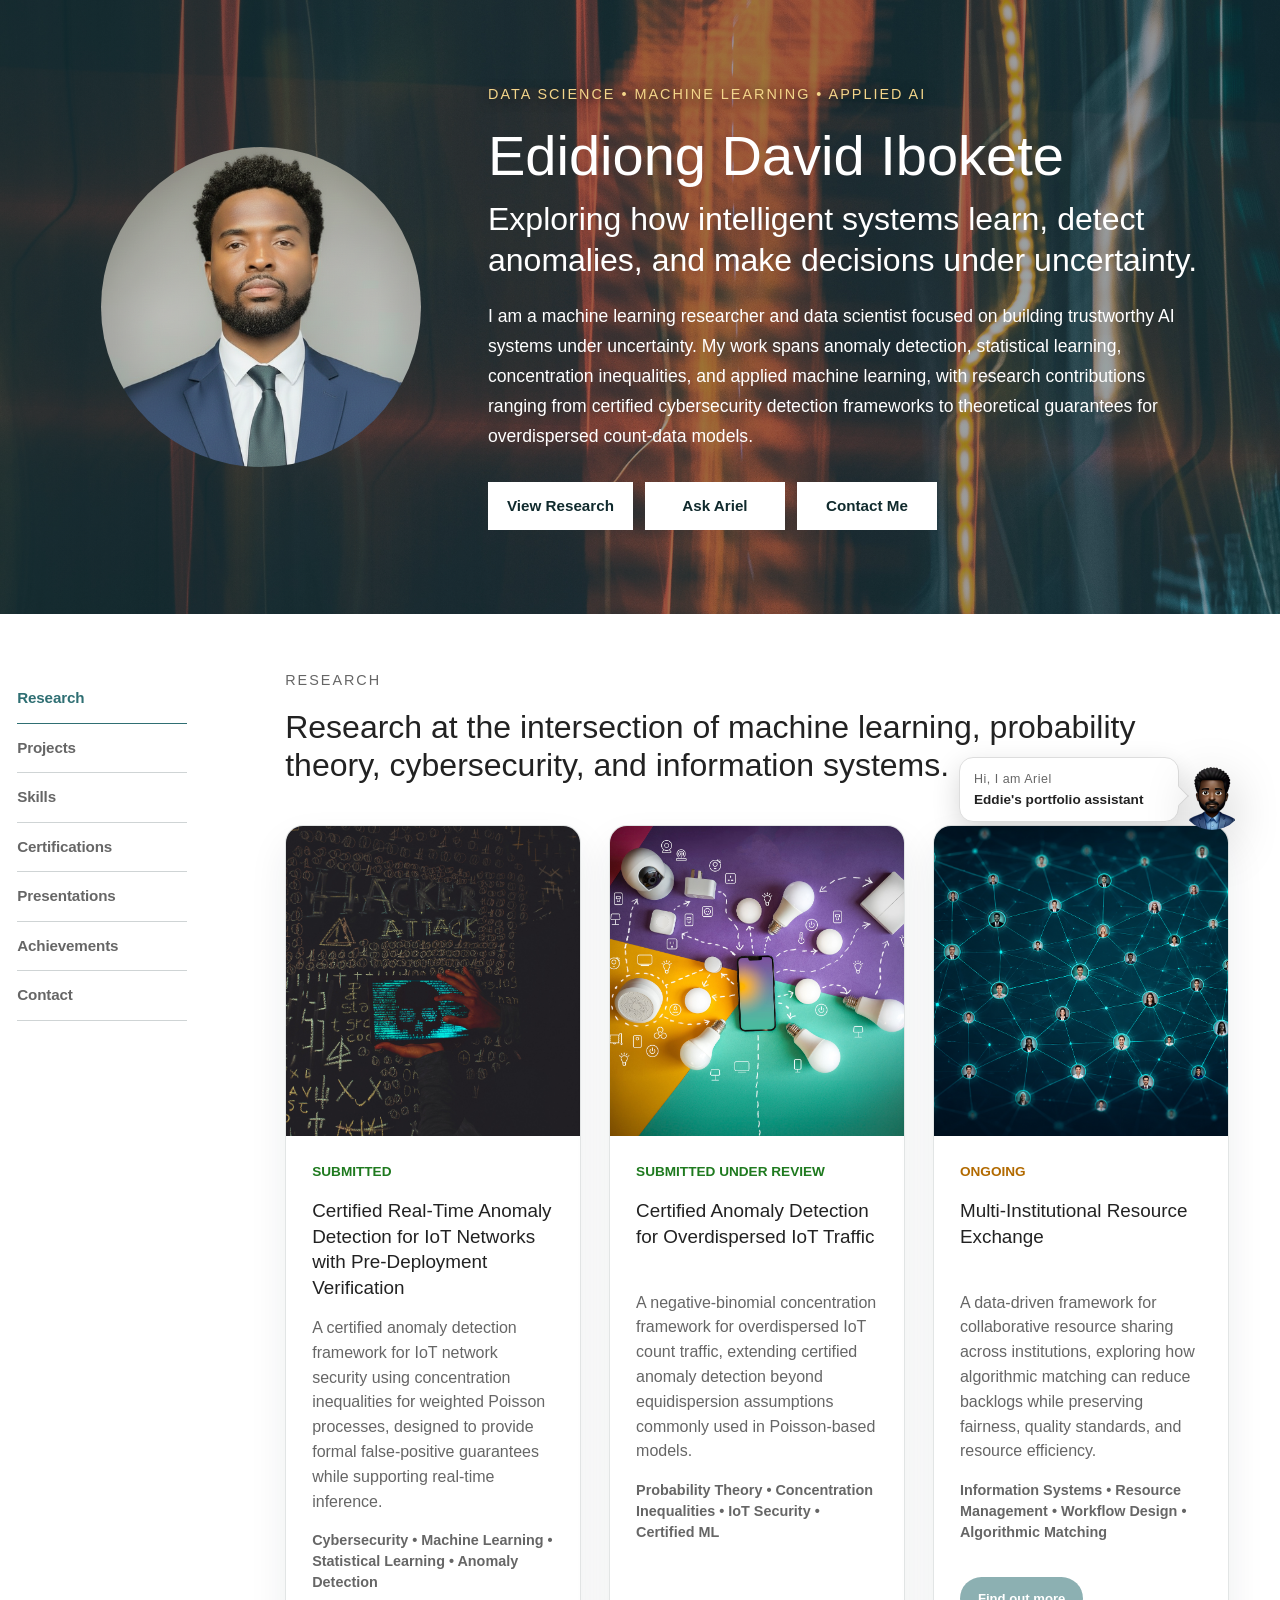
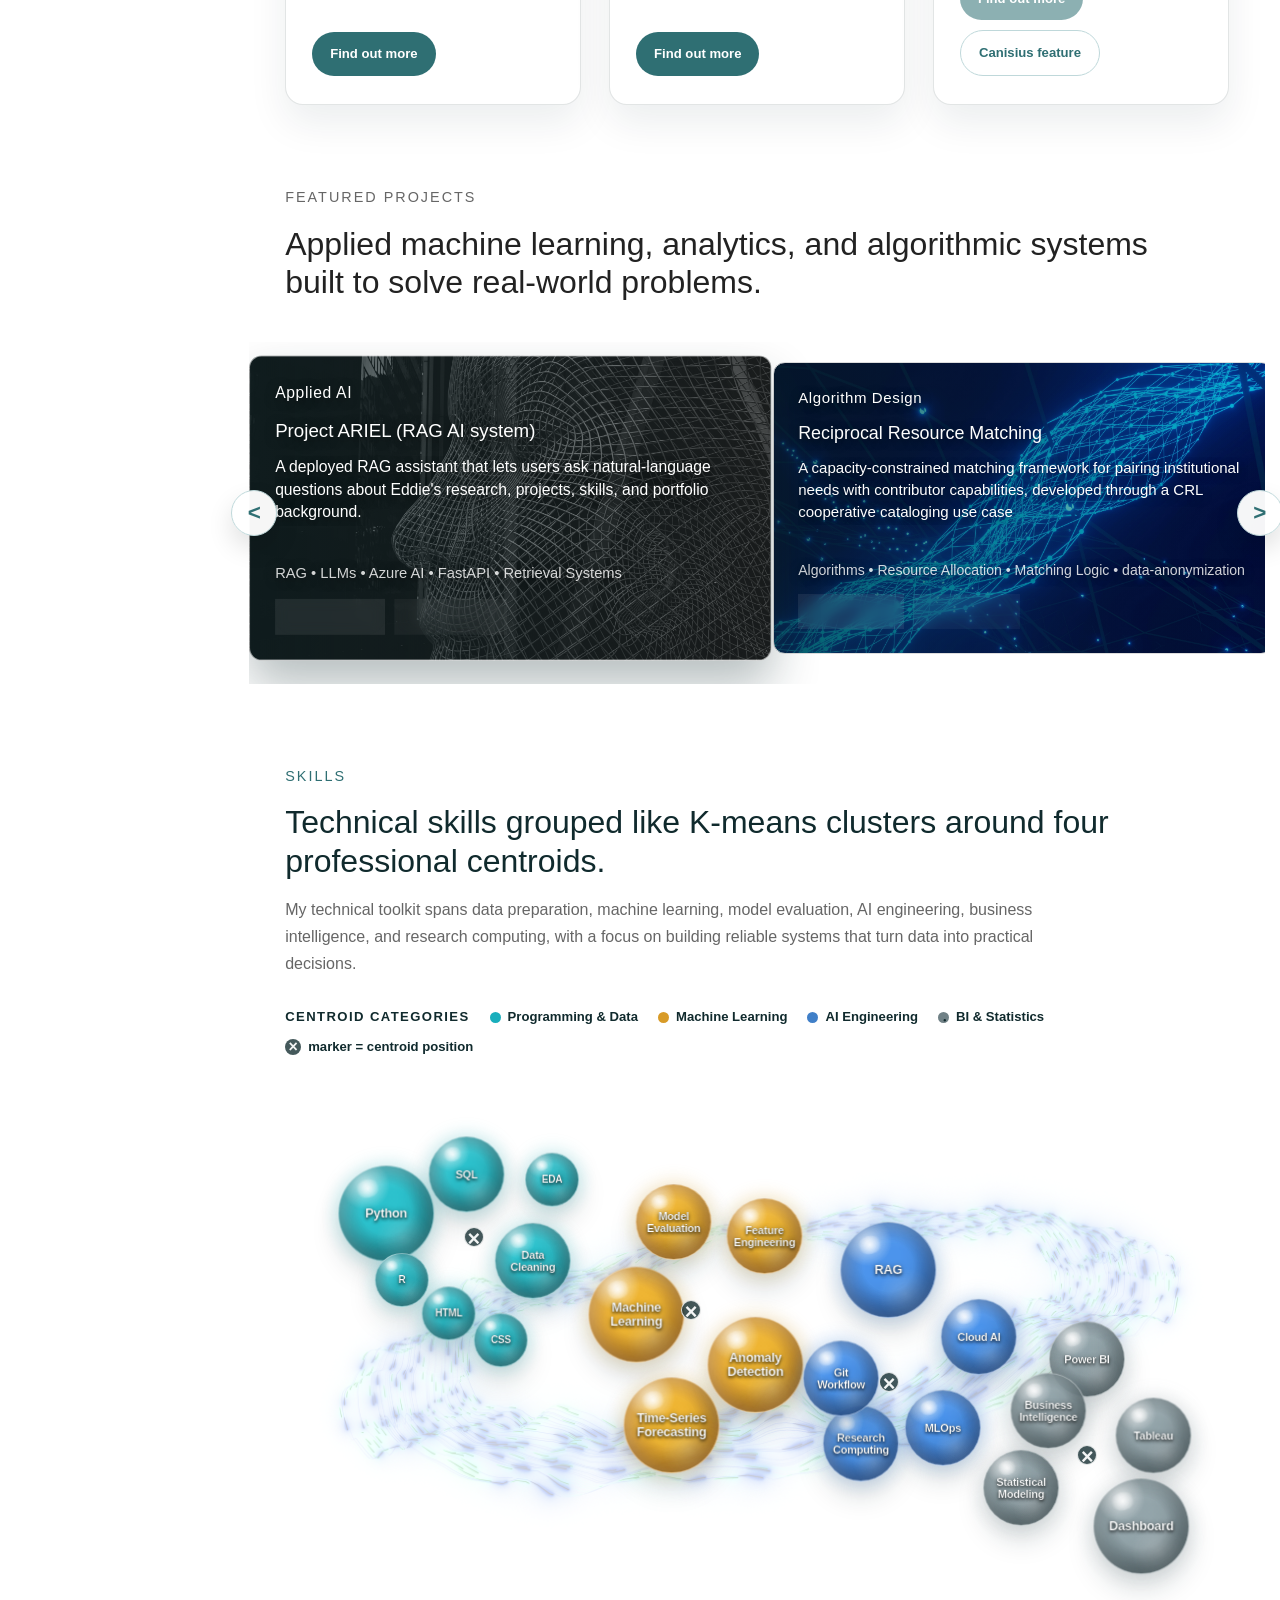
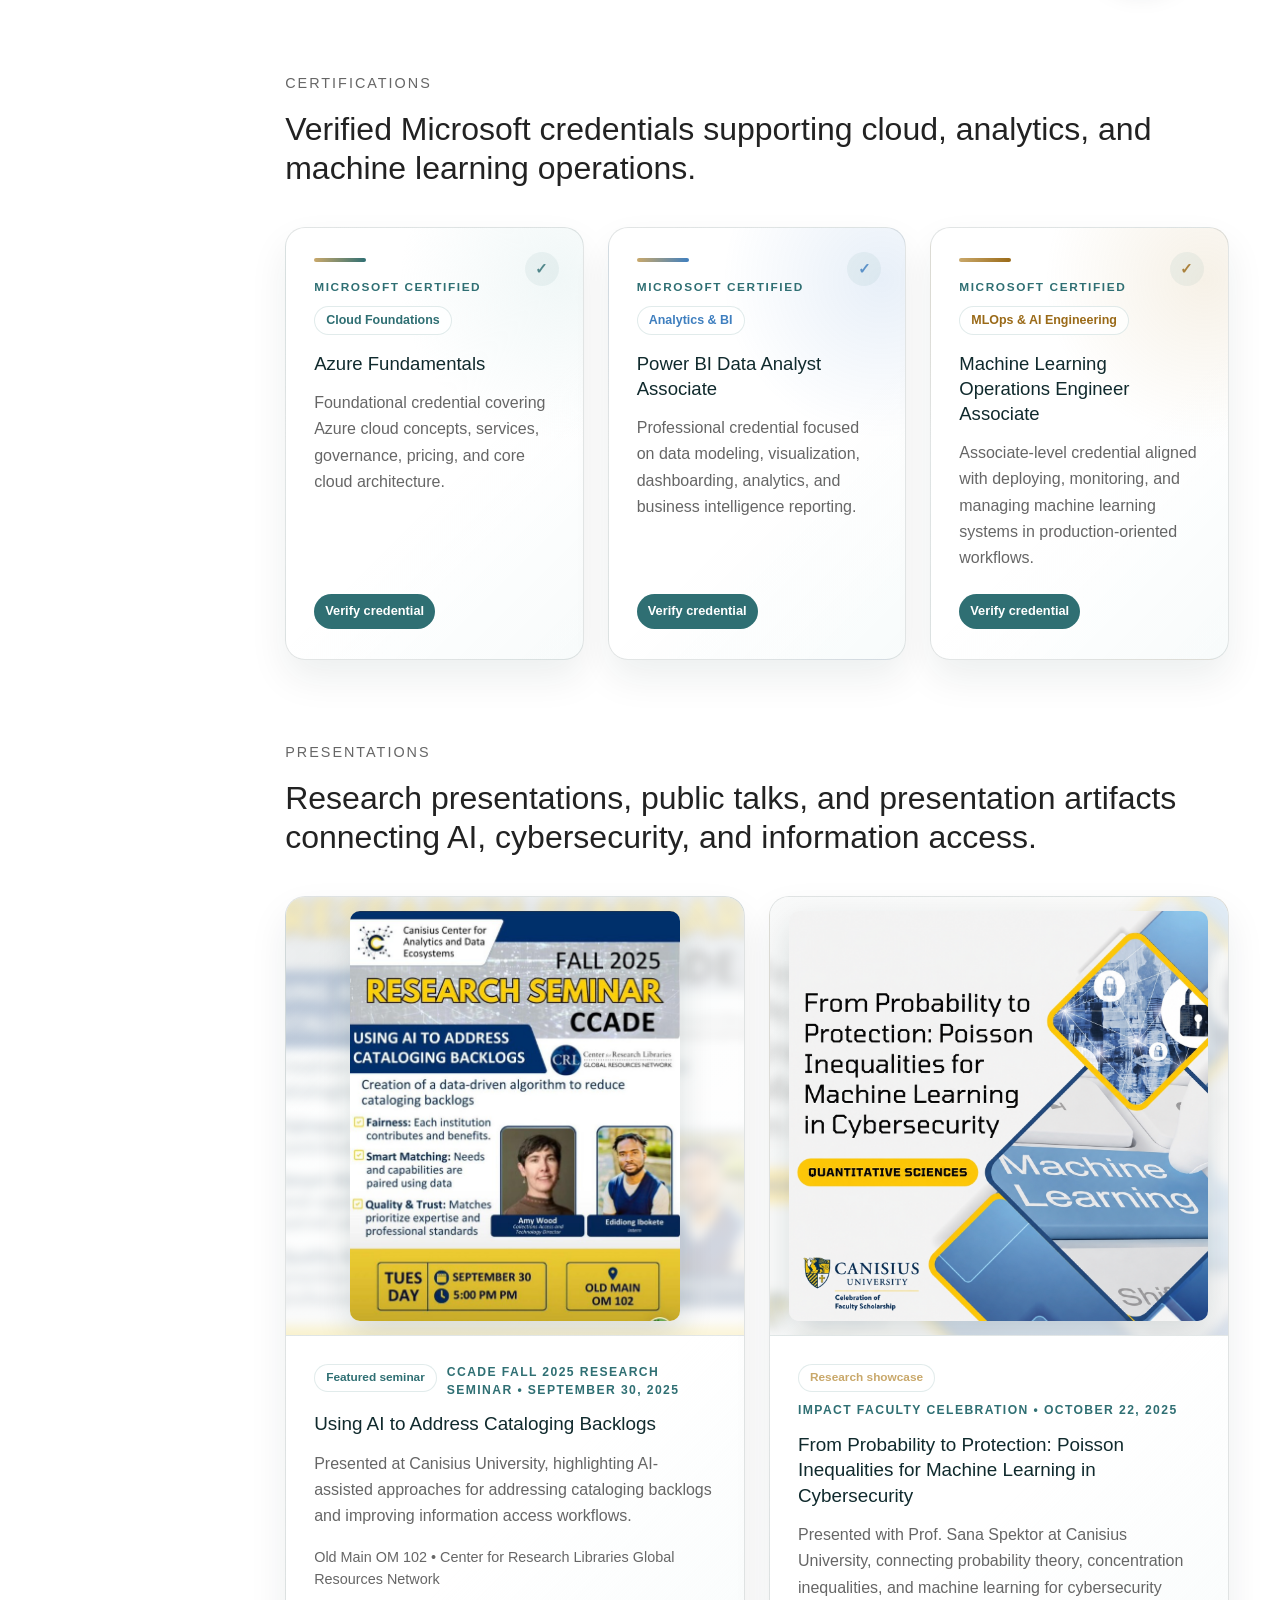
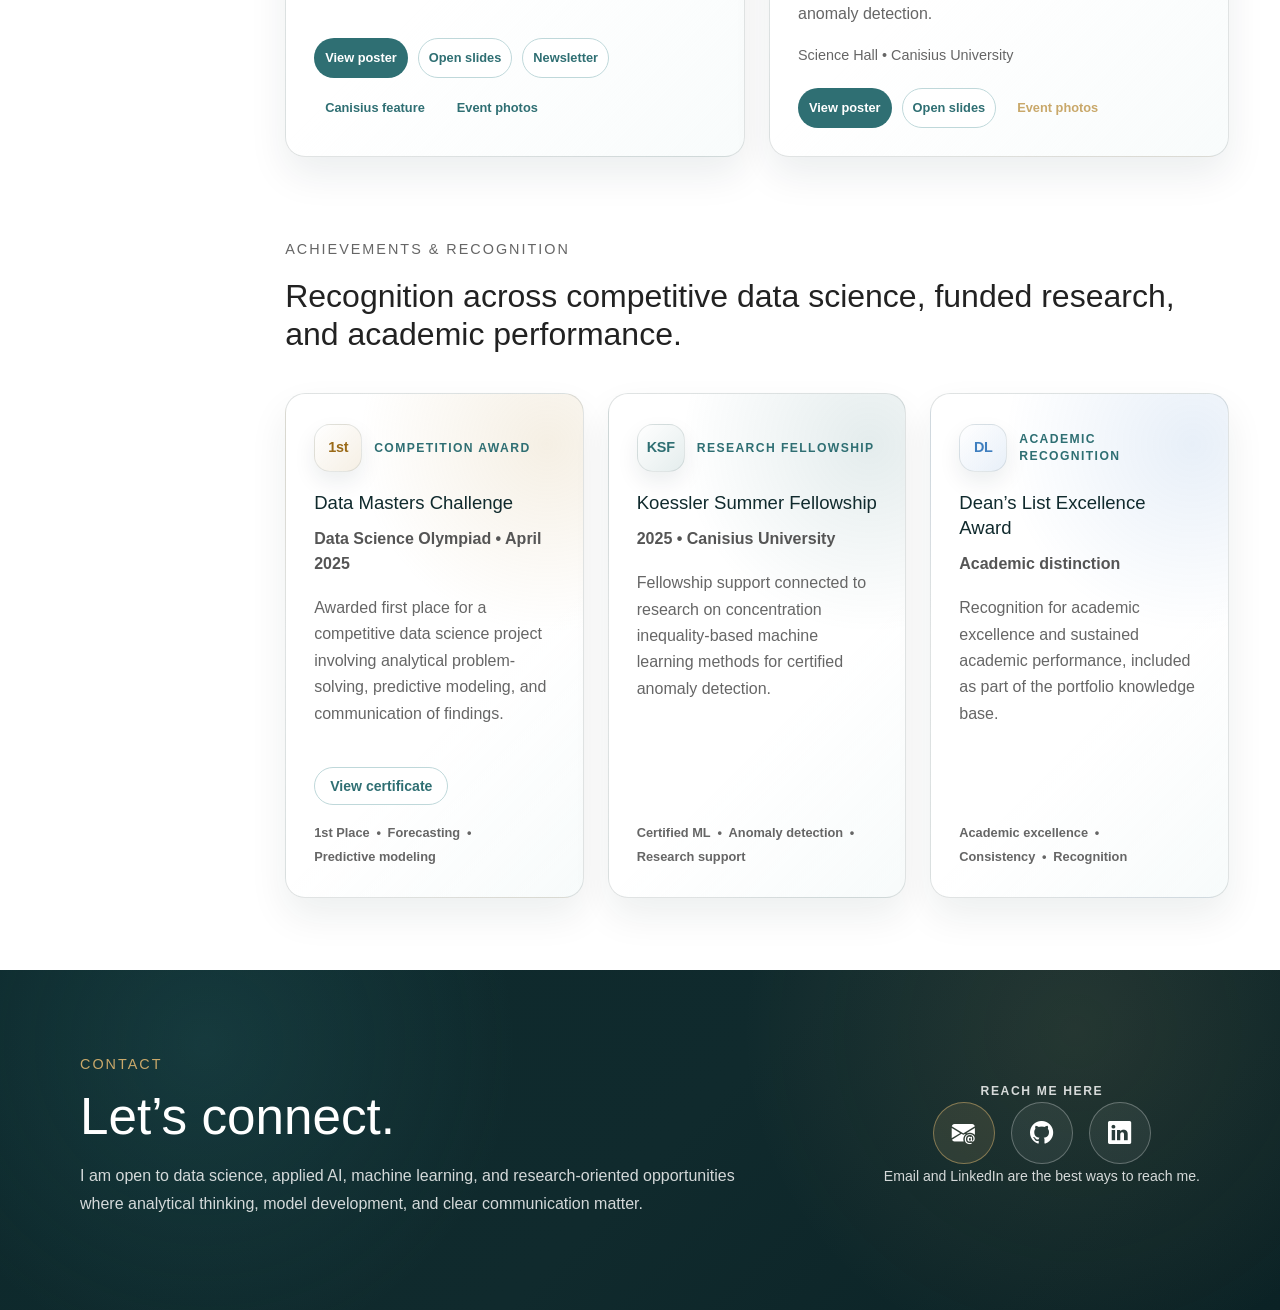
==== index.html @ 99f5bd4b "Update visualization page and resource exchange assets" ====
﻿<!DOCTYPE html>
<html lang="en">
<head>
  <meta charset="UTF-8" />
  <meta name="viewport" content="width=device-width, initial-scale=1.0" />
  <title>Edidiong David Ibokete | Portfolio</title>
  <link href="https://cdn.jsdelivr.net/npm/bootstrap@5.3.3/dist/css/bootstrap.min.css" rel="stylesheet" />
  <link rel="stylesheet" href="https://cdn.jsdelivr.net/npm/bootstrap-icons@1.11.3/font/bootstrap-icons.min.css" />
  <link rel="stylesheet" href="styles.css" />
</head>
<body>

  <header class="hero">
    <div class="hero-image">
      <img src="images/headshot.jpg" alt="Edidiong David Ibokete">
    </div>

    <div class="hero-text">
      <p class="eyebrow">Data Science • Machine Learning • Applied AI</p>

      <h1>Edidiong David Ibokete</h1>

      <h2>Exploring how intelligent systems learn, detect anomalies, and make decisions under uncertainty.</h2>

      <p class="intro">
        I am a machine learning researcher and data scientist focused on building trustworthy AI systems under uncertainty. My work spans anomaly detection, statistical learning, concentration inequalities, and applied machine learning, with research contributions ranging from certified cybersecurity detection frameworks to theoretical guarantees for overdispersed count-data models.

      </p>

      <div class="hero-links">
        <a href="#research">View Research</a>
        <a href="#" id="openAssistantLink">Ask Ariel</a>
        <a href="#contact">Contact Me</a>
      </div>
    </div>
  </header>

  <main class="homepage-layout">
    <aside class="homepage-sidebar" aria-label="Homepage section navigation">
      <nav class="homepage-side-nav">
        <a href="#research" class="is-current">Research</a>
        <a href="#projects">Projects</a>
        <a href="#skills">Skills</a>
        <a href="#certifications">Certifications</a>
        <a href="#presentations">Presentations</a>
        <a href="#achievements">Achievements</a>
        <a href="#contact">Contact</a>
      </nav>
    </aside>

    <div class="homepage-sections">
      <section id="research" class="section research-section">
        <p class="section-label">Research</p>

        <h2 class="section-title">
          Research at the intersection of machine learning, probability theory,
          cybersecurity, and information systems.
        </h2>

        <div class="research-showcase-grid">
          <article class="research-feature-card">
            <img
              src="images/research/cards/poisson-research-card.jpg"
              alt="Abstract visualization representing Poisson-CI anomaly detection research"
              class="research-card-image"
            />

            <div class="research-card-body">
              <p class="status submitted">Submitted</p>

              <h3>Certified Real-Time Anomaly Detection for IoT Networks with Pre-Deployment Verification</h3>

              <p>
                A certified anomaly detection framework for IoT network security using concentration
                inequalities for weighted Poisson processes, designed to provide formal false-positive
                guarantees while supporting real-time inference.
              </p>

              <p class="research-tags">
                Cybersecurity • Machine Learning • Statistical Learning • Anomaly Detection
              </p>

              <div class="research-card-actions">
                <a href="research/poisson-ci.html" class="research-card-button">Find out more</a>
              </div>
            </div>
          </article>

          <article class="research-feature-card">
            <img
              src="images/research/cards/nb-ci-research-card.jpg"
              alt="Abstract visualization representing negative-binomial concentration research"
              class="research-card-image"
            />

            <div class="research-card-body">
              <p class="status submitted">Submitted under review</p>

              <h3>Certified Anomaly Detection for Overdispersed IoT Traffic</h3>

              <p>
                A negative-binomial concentration framework for overdispersed IoT count traffic,
                extending certified anomaly detection beyond equidispersion assumptions commonly
                used in Poisson-based models.
              </p>

              <p class="research-tags">
                Probability Theory • Concentration Inequalities • IoT Security • Certified ML
              </p>

              <div class="research-card-actions">
                <a href="research/nb-ci.html" class="research-card-button">Find out more</a>
              </div>
            </div>
          </article>

          <article class="research-feature-card">
            <img
              src="images/research/cards/resource-exchange.png"
              alt="Abstract visualization representing multi-institutional resource exchange and information systems research"
              class="research-card-image"
            />

            <div class="research-card-body">
              <p class="status ongoing">Ongoing</p>

              <h3>Multi-Institutional Resource Exchange</h3>

              <p>
                A data-driven framework for collaborative resource sharing across institutions, exploring
                how algorithmic matching can reduce backlogs while preserving fairness, quality
                standards, and resource efficiency.
              </p>

              <p class="research-tags">
                Information Systems • Resource Management • Workflow Design • Algorithmic Matching
              </p>

              <div class="research-card-actions">
                <span class="research-card-button research-card-button-disabled" aria-disabled="true">
                  Find out more
                </span>

                <a
                  href="https://www.canisius.edu/news/ai-solutions-cataloging-challenges"
                  class="research-card-button research-card-button-secondary"
                  target="_blank"
                  rel="noopener noreferrer"
                >
                  Canisius feature
                </a>
              </div>
            </div>
          </article>
        </div>
      </section>

      <section id="projects" class="section section-projects">
        <p class="section-label">Featured Projects</p>

        <h2 class="section-title">
          Applied machine learning, analytics, and algorithmic systems built to solve real-world problems.
        </h2>

        <div class="project-carousel" data-carousel>
          <button class="carousel-button carousel-button-left" type="button" aria-label="Previous projects" data-carousel-prev>
            &lt;
          </button>

          <div class="project-grid" data-carousel-track>

            <article class="project-card project-card-visual" style="--project-card-image: url('images/projects/cards/ariel-card-bg.jpg'); --project-card-position: center;">
              <p class="project-type">Applied AI</p>

              <h3>Project ARIEL (RAG AI system)</h3>

              <p>
                A deployed RAG assistant that lets users ask natural-language questions about Eddie's
                research, projects, skills, and portfolio background.
              </p>

              <p class="domain">RAG • LLMs • Azure AI • FastAPI • Retrieval Systems</p>

              <div class="project-actions">
                <a href="projects/ariel.html" class="project-action">View project</a>
                <span class="project-action project-action-disabled" aria-disabled="true">Source code</span>
              </div>
            </article>

            <article class="project-card project-card-visual" style="--project-card-image: url('images/projects/cards/resource-matching-bg.jpg'); --project-card-position: center;">
              <p class="project-type">Algorithm Design</p>

              <h3>Reciprocal Resource Matching</h3>

              <p>
                A capacity-constrained matching framework for pairing institutional needs with contributor
                capabilities, developed through a CRL cooperative cataloging use case
              </p>

              <p class="domain">Algorithms • Resource Allocation • Matching Logic • data-anonymization</p>

              <div class="project-actions">
                <a href="projects/cataloging.html" class="project-action">View project</a>
                <span class="project-action project-action-disabled" aria-disabled="true">Source code</span>
              </div>
            </article>


            <article class="project-card project-card-visual" style="--project-card-image: url('images/projects/cards/data-olympiad-bg.jpg'); --project-card-position: center;">
              <p class="project-type">Data Olympiad</p>

              <h3>Commercial Building Energy Forecasting</h3>

              <p>
                A 1st-place energy forecasting project using XGBoost, SHAP explainability, residual diagnostics, 
                and savings simulations across a large commercial building portfolio.
              </p>

              <p class="domain">Forecasting • Energy Analytics • Machine Learning • Business Impact</p>

              <div class="project-actions">
                <a href="projects/energy-forecasting.html" class="project-action">View project</a>
                <a
                  href="https://github.com/Eddy-bok/Data_Olympiad_2025_Canisius.git"
                  class="project-action"
                  target="_blank"
                  rel="noopener noreferrer"
                >
                  Source code
                </a>
              </div>
            </article>


            <article class="project-card project-card-visual" style="--project-card-image: url('images/projects/cards/breast-cancer-ml-bg.jpg'); --project-card-position: center;">
              <p class="project-type">Healthcare ML</p>

              <h3>Breast Cancer Classification & Model Evaluation</h3>

              <p>
                A healthcare machine learning case study comparing supervised classifiers, neural networks, ensemble models, 
                and exploratory anomaly detection for benign-versus-malignant tumor prediction.
              </p>

              <p class="domain">Classification • Model Evaluation • Healthcare Data • Supervised ML</p>

              <div class="project-actions">
                <a href="projects/breast-cancer.html" class="project-action">View project</a>
                <a
                  href="https://github.com/Eddy-bok/Breast-Cancer-Detection-Machine-Learning-Approach.git"
                  class="project-action"
                  target="_blank"
                  rel="noopener noreferrer"
                >
                  Source code
                </a>
              </div>
            </article>

            <article class="project-card project-card-visual" style="--project-card-image: url('images/projects/cards/smart-city-anomaly-bg1.jpg'); --project-card-position: center;">
              <p class="project-type">Anomaly Detection</p>

              <h3>Smart City Pattern & Anomaly Detection</h3>

              <p>
                An unsupervised learning project that combines traffic-pattern clustering and probabilistic anomaly 
                detection to identify operational patterns and unusual energy-grid behavior in smart city systems.
              </p>

              <p class="domain">Clustering • Anomaly Detection • Smart Cities • Unsupervised ML</p>

              <div class="project-actions">
              <a href="projects/smart-city.html" class="project-action">View project</a>
              <a
                href="https://github.com/Eddy-bok/smart-city-anomaly-detection.git"
                class="project-action"
                target="_blank"
                rel="noopener noreferrer"
              >
                Source code
              </a>
            </div>
            </article>

            <article class="project-card project-card-visual" style="--project-card-image: url('images/projects/cards/customer-purchase-bg.jpg'); --project-card-position: center;">
              <p class="project-type">Business Analytics</p>

              <h3>Customer Purchase Prediction & Conversion Analytics</h3>

              <p>
                A predictive analytics case study for identifying likely purchase sessions using browsing behavior, 
                visitor context, threshold tuning, and model interpretation.
              </p>

              <p class="domain">Gradient Boosting • Conversion Analytics • Threshold Tuning • Feature Importance</p>

              <div class="project-actions">
                <a href="projects/customer-purchase.html" class="project-action">View project</a>
                <a
                  href="https://github.com/Eddy-bok/customer-purchase-prediction-conversion-analytics.git"
                  class="project-action"
                  target="_blank"
                  rel="noopener noreferrer"
                >
                  Source code
                </a>
              </div>
            </article>

            <article class="project-card project-card-visual" style="--project-card-image: url('images/projects/cards/house-price-ml-bg1.jpg'); --project-card-position: center;">
              <p class="project-type">Regression Modeling</p>

              <h3>House Price Prediction</h3>

              <p>
                Built a neural-network regression workflow for house price prediction,
                benchmarked it against traditional models, and analyzed prediction errors
                in real dollar terms.
              </p>

              <p class="domain">Neural Networks • Regression Benchmarking • Error Diagnostics • Feature Importance</p>

              <div class="project-actions">
                <a href="projects/house-price.html" class="project-action">View project</a>
                <a
                  href="https://github.com/Eddy-bok/house-price-prediction.git"
                  class="project-action"
                  target="_blank"
                  rel="noopener noreferrer"
                >
                  Source code
                </a>
              </div>
            </article>

            <article class="project-card project-card-visual" style="--project-card-image: url('images/projects/cards/visualization-bg.png'); --project-card-position: center;">
              <p class="project-type">Visual Analytics</p>

              <h3>Visual Analytics & BI Dashboard Gallery</h3>

              <p>
                Interactive Tableau dashboards and Power BI visual analytics work for airline operations,
                workforce survey analysis, location intelligence, and business reporting.
              </p>

              <p class="domain">Tableau • Power BI • Dashboards • Data Storytelling • Business Intelligence</p>

              <div class="project-actions">
                <a href="projects/visualizations.html" class="project-action">View project</a>

                <a
                  href="https://public.tableau.com/app/profile/edidiong5684"
                  class="project-action"
                  target="_blank"
                  rel="noopener noreferrer"
                >
                  Tableau Public
                </a>

                <span class="project-action project-action-disabled" aria-disabled="true">
                  Power BI
                </span>
              </div>
            </article>

          </div>

          <button class="carousel-button carousel-button-right" type="button" aria-label="Next projects" data-carousel-next>
            &gt;
          </button>
        </div>
      </section>

      <section id="skills" class="section skills-section skills-cluster-section">
        <div class="skills-cluster-header">
          <p class="section-label">Skills</p>

          <h2 class="section-title">
            Technical skills grouped like K-means clusters around four professional centroids.
          </h2>

          <p class="skills-cluster-intro">
            My technical toolkit spans data preparation, machine learning, model evaluation,
            AI engineering, business intelligence, and research computing, with a focus on
            building reliable systems that turn data into practical decisions.
          </p>
        </div>

        <div class="cluster-legend" aria-label="Skills cluster legend">
          <span class="legend-heading">Centroid categories</span>

          <span><i class="legend-dot programming-dot"></i>Programming & Data</span>
          <span><i class="legend-dot ml-dot"></i>Machine Learning</span>
          <span><i class="legend-dot ai-dot"></i>AI Engineering</span>
          <span><i class="legend-dot bi-dot"></i>BI & Statistics</span>

          <span class="legend-centroid-note">
            <i class="legend-dot centroid-dot" aria-hidden="true">×</i>
            marker = centroid position
          </span>
        </div>


        <div class="skills-cluster-map" aria-label="K-means inspired technical skills map" style="--skills-map-image: url('images/skills/skills-cloud-bg.jpg'); --skills-map-image-opacity: 0.22;">
          <div class="cluster-centroid centroid-programming">
            <span class="centroid-marker">×</span>
            <span class="centroid-label">Programming & Data</span>
          </div>

          <div class="cluster-centroid centroid-ml">
            <span class="centroid-marker">×</span>
            <span class="centroid-label">Machine Learning</span>
          </div>

          <div class="cluster-centroid centroid-ai">
            <span class="centroid-marker">×</span>
            <span class="centroid-label">AI Engineering</span>
          </div>

          <div class="cluster-centroid centroid-bi">
            <span class="centroid-marker">×</span>
            <span class="centroid-label">BI & Statistics</span>
          </div>

          <span class="cluster-skill programming-skill skill-lg skill-python" tabindex="0" data-skill-note="Pandas • NumPy • Matplotlib" aria-label="Python, Pandas, NumPy, and Matplotlib">Python</span>
          <span class="cluster-skill programming-skill skill-md skill-sql" tabindex="0" data-skill-note="Joins • CTEs • Window functions" aria-label="SQL, joins, CTEs, and window functions">SQL</span>
          <span class="cluster-skill programming-skill skill-sm skill-r" tabindex="0" data-skill-note="Statistics • Modeling • Visualization" aria-label="R, statistics, modeling, and visualization">R</span>
          <span class="cluster-skill programming-skill skill-sm skill-html" tabindex="0" data-skill-note="Semantic markup • Links • Page structure" aria-label="HTML, semantic markup, links, and page structure">HTML</span>
          <span class="cluster-skill programming-skill skill-sm skill-css" tabindex="0" data-skill-note="Bootstrap • Responsive layout • UI polish" aria-label="CSS, Bootstrap, responsive layout, and UI polish">CSS</span>
          <span class="cluster-skill programming-skill skill-md skill-cleaning" tabindex="0" data-skill-note="ETL • Missing values • Outliers" aria-label="Data Cleaning, ETL, missing values, and outliers">Data Cleaning</span>
          <span class="cluster-skill programming-skill skill-sm skill-eda" tabindex="0" data-skill-note="Profiling • Distributions • Correlations" aria-label="EDA, profiling, distributions, and correlations">EDA</span>

          <span class="cluster-skill ml-skill skill-lg skill-ml" tabindex="0" data-skill-note="scikit-learn • TensorFlow • Model training" aria-label="Machine Learning, scikit-learn, TensorFlow, and model training">Machine Learning</span>
          <span class="cluster-skill ml-skill skill-md skill-feature" tabindex="0" data-skill-note="Encoding • Scaling • Pipelines" aria-label="Feature Engineering, encoding, scaling, and pipelines">Feature Engineering</span>
          <span class="cluster-skill ml-skill skill-lg skill-timeseries" tabindex="0" data-skill-note="Forecasting • Trends • Validation" aria-label="Time-Series Forecasting, forecasting, trends, and validation">Time-Series Forecasting</span>
          <span class="cluster-skill ml-skill skill-lg skill-anomaly" tabindex="0" data-skill-note="Poisson-CI • NB-CI • Thresholding" aria-label="Anomaly Detection, Poisson-CI, NB-CI, and thresholding">Anomaly Detection</span>
          <span class="cluster-skill ml-skill skill-md skill-eval" tabindex="0" data-skill-note="ROC-AUC • F1 • Cross-validation" aria-label="Model Evaluation, ROC-AUC, F1, and cross-validation">Model Evaluation</span>

          <span class="cluster-skill ai-skill skill-lg skill-rag" tabindex="0" data-skill-note="Chunking • Embeddings • Retrieval" aria-label="RAG, chunking, embeddings, and retrieval">RAG</span>
          <span class="cluster-skill ai-skill skill-md skill-mlops" tabindex="0" data-skill-note="Deployment • Monitoring • Versioning" aria-label="MLOps, deployment, monitoring, and versioning">MLOps</span>
          <span class="cluster-skill ai-skill skill-md skill-cloud" tabindex="0" data-skill-note="Azure AI • Foundry • Model endpoints" aria-label="Cloud AI, Azure AI, Foundry, and model endpoints">Cloud AI</span>
          <span class="cluster-skill ai-skill skill-md skill-research" tabindex="0" data-skill-note="Notebooks • Experiments • Reproducibility" aria-label="Research Computing, notebooks, experiments, and reproducibility">Research Computing</span>
          <span class="cluster-skill ai-skill skill-md skill-git" tabindex="0" data-skill-note="Branches • Commits • Pull requests • Git Actions" aria-label="Git Workflow, branches, commits, pull requests and Git Actions">Git Workflow</span>

          <span class="cluster-skill bi-skill skill-md skill-powerbi" tabindex="0" data-skill-note="DAX • Data modeling • Dashboards" aria-label="Power BI, DAX, data modeling, and dashboards">Power BI</span>
          <span class="cluster-skill bi-skill skill-md skill-tableau" tabindex="0" data-skill-note="Filters • Stories • Public dashboards" aria-label="Tableau, filters, stories, and public dashboards">Tableau</span>
          <span class="cluster-skill bi-skill skill-md skill-stats" tabindex="0" data-skill-note="Inference • Regression • Dispersion" aria-label="Statistical Modeling, inference, regression, and dispersion">Statistical Modeling</span>
          <span class="cluster-skill bi-skill skill-lg skill-dashboard" tabindex="0" data-skill-note="KPIs • Layout • Stakeholder reporting" aria-label="Dashboarding, KPIs, layout, and stakeholder reporting">Dashboard</span>
          <span class="cluster-skill bi-skill skill-md skill-business" tabindex="0" data-skill-note="Metrics • Reporting • Decision support" aria-label="Business Intelligence, metrics, reporting, and decision support">Business Intelligence</span>
        </div>
      </section>

      <section id="certifications" class="section certifications-section">
        <p class="section-label">Certifications</p>

        <h2 class="section-title">
          Verified Microsoft credentials supporting cloud, analytics, and machine learning operations.
        </h2>

        <div class="row g-4">
          <div class="col-md-6 col-xl-4">
            <article class="credential-card credential-card-cloud h-100">
              <p class="credential-provider">Microsoft Certified</p>
              <p class="credential-track">Cloud Foundations</p>
              <h3>Azure Fundamentals</h3>
              <p>
                Foundational credential covering Azure cloud concepts, services, governance,
                pricing, and core cloud architecture.
              </p>
              <a
                href="https://learn.microsoft.com/api/credentials/share/en-us/EdidiongIbokete-5057/B158335507A65EC?sharingId=8C564C2C18804A78"
                class="credential-button"
                target="_blank"
                rel="noopener noreferrer"
              >
                Verify credential
              </a>
            </article>
          </div>

          <div class="col-md-6 col-xl-4">
            <article class="credential-card credential-card-analytics h-100">
              <p class="credential-provider">Microsoft Certified</p>
              <p class="credential-track">Analytics & BI</p>
              <h3>Power BI Data Analyst Associate</h3>
              <p>
                Professional credential focused on data modeling, visualization, dashboarding,
                analytics, and business intelligence reporting.
              </p>
              <a
                href="https://learn.microsoft.com/api/credentials/share/en-us/EdidiongIbokete-5057/DA17B6951B0802D3?sharingId=8C564C2C18804A78"
                class="credential-button"
                target="_blank"
                rel="noopener noreferrer"
              >
                Verify credential
              </a>
            </article>
          </div>

          <div class="col-md-6 col-xl-4">
            <article class="credential-card credential-card-mlops h-100">
              <p class="credential-provider">Microsoft Certified</p>
              <p class="credential-track">MLOps & AI Engineering</p>
              <h3>Machine Learning Operations Engineer Associate</h3>
              <p>
                Associate-level credential aligned with deploying, monitoring, and managing
                machine learning systems in production-oriented workflows.
              </p>
              <a
                href="https://learn.microsoft.com/api/credentials/share/en-gb/EdidiongIbokete-5057/FA6274DAB8DF82CD?sharingId=8C564C2C18804A78"
                class="credential-button"
                target="_blank"
                rel="noopener noreferrer"
              >
                Verify credential
              </a>
            </article>
          </div>
        </div>
      </section>

      <section id="presentations" class="section presentations-section">
        <p class="section-label">Presentations</p>

        <h2 class="section-title">
          Research presentations, public talks, and presentation artifacts connecting AI,
          cybersecurity, and information access.
        </h2>

        <div class="row g-4">
          <div class="col-lg-6">
            <article class="presentation-card presentation-card-cataloging h-100">
              <div class="presentation-cover" style="--presentation-cover-bg: url('images/presentations/cataloging-ai-poster.jpg');">
                <img
                  src="images/presentations/cataloging-ai-poster.jpg"
                  alt="Poster for Using AI to Address Cataloging Backlogs"
                  class="presentation-image"
                />
              </div>

              <div class="presentation-card-body">
                <div class="presentation-card-topline">
                  <span class="presentation-pill">Featured seminar</span>
                  <p class="presentation-meta">CCADE Fall 2025 Research Seminar • September 30, 2025</p>
                </div>

                <h3>Using AI to Address Cataloging Backlogs</h3>

                <p>
                  Presented at Canisius University, highlighting AI-assisted approaches for addressing
                  cataloging backlogs and improving information access workflows.
                </p>

                <p class="presentation-detail">
                  Old Main OM 102 • Center for Research Libraries Global Resources Network
                </p>

                <div class="presentation-actions">
                  <a
                    href="images/presentations/cataloging-ai-poster.jpg"
                    class="presentation-button presentation-button-primary"
                    target="_blank"
                    rel="noopener noreferrer"
                  >
                    View poster
                  </a>

                  <a
                    href="files/presentations/Cooperative-Cataloging-Exchange-Algorithm.pdf"
                    class="presentation-button presentation-button-secondary"
                    target="_blank"
                    rel="noopener noreferrer"
                  >
                    Open slides
                  </a>

                  <a
                    href="files/presentations/ccade-newsletter.pdf"
                    class="presentation-button presentation-button-secondary"
                    target="_blank"
                    rel="noopener noreferrer"
                  >
                    Newsletter
                  </a>

                  <a
                    href="https://www.canisius.edu/news/ai-solutions-cataloging-challenges"
                    class="presentation-button presentation-button-link"
                    target="_blank"
                    rel="noopener noreferrer"
                  >
                    Canisius feature
                  </a>

                  <a
                    href="files/presentations/cataloging-event-photos.pdf"
                    class="presentation-button presentation-button-link"
                    target="_blank"
                    rel="noopener noreferrer"
                  >
                    Event photos
                  </a>

                </div>
              </div>
            </article>
          </div>

          <div class="col-lg-6">
            <article class="presentation-card presentation-card-poisson h-100">
              <div class="presentation-cover" style="--presentation-cover-bg: url('images/presentations/poisson-presentation.png');">
                <img
                  src="images/presentations/poisson-presentation.png"
                  alt="Poster for From Probability to Protection presentation"
                  class="presentation-image"
                />
              </div>

              <div class="presentation-card-body">
                <div class="presentation-card-topline">
                  <span class="presentation-pill">Research showcase</span>
                  <p class="presentation-meta">IMPACT Faculty Celebration • October 22, 2025</p>
                </div>

                <h3>From Probability to Protection: Poisson Inequalities for Machine Learning in Cybersecurity</h3>

                <p>
                  Presented with Prof. Sana Spektor at Canisius University, connecting probability
                  theory, concentration inequalities, and machine learning for cybersecurity anomaly detection.
                </p>

                <p class="presentation-detail">
                  Science Hall • Canisius University
                </p>

                <div class="presentation-actions">
                  <a
                    href="images/presentations/poisson-presentation.png"
                    class="presentation-button presentation-button-primary"
                    target="_blank"
                    rel="noopener noreferrer"
                  >
                    View poster
                  </a>

                  <a
                    href="files/presentations/From_Probability_to_Protection.pdf"
                    class="presentation-button presentation-button-secondary"
                    target="_blank"
                    rel="noopener noreferrer"
                  >
                    Open slides
                  </a>

                  <a
                    href="files/presentations/poisson-event-photos.pdf"
                    class="presentation-button presentation-button-link"
                    target="_blank"
                    rel="noopener noreferrer"
                  >
                    Event photos
                  </a>
                </div>
              </div>
            </article>
          </div>
        </div>
      </section>

      <section id="achievements" class="section achievements-section">
        <p class="section-label">Achievements & Recognition</p>

        <h2 class="section-title">
          Recognition across competitive data science, funded research, and academic performance.
        </h2>

        <div class="row g-4">
          <div class="col-md-6 col-xl-4">
            <article class="recognition-card recognition-card-award h-100">
              <div class="recognition-card-top">
                <span class="recognition-marker">1st</span>
                <p class="recognition-kicker">Competition Award</p>
              </div>

              <h3>Data Masters Challenge</h3>

              <p class="achievement-subtitle">
                Data Science Olympiad • April 2025
              </p>

              <p>
                Awarded first place for a competitive data science project involving analytical
                problem-solving, predictive modeling, and communication of findings.
              </p>

              <div class="recognition-actions">
                <a
                  href="files/achievements/data-masters-challenge-certificate.pdf"
                  class="recognition-button"
                  target="_blank"
                  rel="noopener noreferrer"
                >
                  View certificate
                </a>
              </div>

              <div class="recognition-proof-points" aria-label="Recognition focus areas">
                <span>1st Place</span>
                <span>Forecasting</span>
                <span>Predictive modeling</span>
              </div>
            </article>
          </div>

          <div class="col-md-6 col-xl-4">
            <article class="recognition-card recognition-card-fellowship h-100">
              <div class="recognition-card-top">
                <span class="recognition-marker">KSF</span>
                <p class="recognition-kicker">Research Fellowship</p>
              </div>

              <h3>Koessler Summer Fellowship</h3>

              <p class="achievement-subtitle">
                2025 • Canisius University
              </p>

              <p>
                Fellowship support connected to research on concentration inequality-based
                machine learning methods for certified anomaly detection.
              </p>

              <div class="recognition-proof-points" aria-label="Recognition focus areas">
                <span>Certified ML</span>
                <span>Anomaly detection</span>
                <span>Research support</span>
              </div>
            </article>
          </div>

          <div class="col-md-6 col-xl-4">
            <article class="recognition-card recognition-card-academic h-100">
              <div class="recognition-card-top">
                <span class="recognition-marker">DL</span>
                <p class="recognition-kicker">Academic Recognition</p>
              </div>

              <h3>Dean’s List Excellence Award</h3>

              <p class="achievement-subtitle">
                Academic distinction
              </p>

              <p>
                Recognition for academic excellence and sustained academic performance,
                included as part of the portfolio knowledge base.
              </p>

              <div class="recognition-proof-points" aria-label="Recognition focus areas">
                <span>Academic excellence</span>
                <span>Consistency</span>
                <span>Recognition</span>
              </div>
            </article>
          </div>
        </div>
      </section>
      
    </div>
  </main>

  <section id="contact" class="section contact-section">
    <div class="contact-inner">
      <div class="contact-copy">
        <p class="section-label">Contact</p>

        <h2 class="section-title">
          Let’s connect.
        </h2>

        <p>
          I am open to data science, applied AI, machine learning, and research-oriented
          opportunities where analytical thinking, model development, and clear communication matter.
        </p>
      </div>

      <div class="contact-social-area" aria-label="Contact and social links">
        <p class="contact-social-kicker">Reach me here</p>

        <div class="contact-social-links">
          <a
            href="mailto:iboketee@icloud.com?subject=Portfolio%20Inquiry%20-%20Edidiong%20Ibokete"
            class="contact-social-link contact-social-email"
            aria-label="Email Eddie"
            title="Email Eddie"
          >
            <i class="bi bi-envelope-at-fill" aria-hidden="true"></i>
            <span class="visually-hidden">Email</span>
          </a>

          <a
            href="https://github.com/Eddy-bok"
            class="contact-social-link"
            target="_blank"
            rel="noopener noreferrer"
            aria-label="Eddie's GitHub"
          >
            <i class="bi bi-github" aria-hidden="true"></i>
            <span class="visually-hidden">GitHub</span>
          </a>

          <a
            href="https://www.linkedin.com/in/edidiong-ibokete/"
            class="contact-social-link"
            target="_blank"
            rel="noopener noreferrer"
            aria-label="Eddie's LinkedIn"
          >
            <i class="bi bi-linkedin" aria-hidden="true"></i>
            <span class="visually-hidden">LinkedIn</span>
          </a>
        </div>

        <p class="contact-social-note">
          Email and LinkedIn are the best ways to reach me.
        </p>
      </div>
    </div>
  </section>

  <script src="carousel.js"></script>
  <script src="skills-cluster.js"></script>
  <script src="assistant.js"></script>
</body>
</html>
---- styles.css ----
* {
    box-sizing: border-box;
}

html {
    scroll-behavior: smooth;
}

@media (prefers-reduced-motion: reduce) {
    html {
        scroll-behavior: auto;
    }
}

:root {
    --color-bg: #ffffff;
    --color-surface: #ffffff;
    --color-text: #222222;
    --color-muted: #666666;

    --color-dark: #102a2d;
    --color-dark-soft: #17393d;

    --color-accent: #2f6f73;
    --color-accent-soft: #eef6f6;
    --color-accent-border: #bfd8da;

    --color-gold: #c9a86a;

    --portfolio-accent: var(--color-accent);
    --portfolio-accent-soft: var(--color-accent-soft);
    --portfolio-accent-border: var(--color-accent-border);

    --site-max: 1440px;
    --site-gutter: clamp(24px, 4vw, 72px);
}

body {
    font-family: Arial, sans-serif;
    margin: 0;
    padding: 0;
    color: var(--color-text);
    background: var(--color-bg);
    overflow-x: hidden;
}

.hero {
    display: grid;
    grid-template-columns: minmax(240px, 360px) minmax(0, 760px);
    align-items: center;
    gap: clamp(44px, 6vw, 92px);
    min-height: 62vh;
    width: 100vw;
    margin-left: calc(50% - 50vw);
    padding: 84px var(--site-gutter);
    background:
        linear-gradient(
            90deg,
            rgba(16, 42, 45, 0.64) 0%,
            rgba(16, 42, 45, 0.40) 46%,
            rgba(16, 42, 45, 0.42) 100%
        ),
        url("images/hero/hero-background3.jpg");
    background-size: cover;
    background-position: center;
    color: white;
}


.hero-image {
    justify-self: start;
    transform: translateX(50px);
}

.hero-text {
    max-width: 780px;
}

.hero-image img {
    width: 320px;
    height: 320px;
    object-fit: cover;
    border-radius: 50%;
}

.eyebrow {
    text-transform: uppercase;
    letter-spacing: 2px;
    color: #666;
    font-size: 0.9rem;
}

.hero-text h1 {
    font-size: 3.5rem;
    margin-bottom: 10px;
}

.hero-text h2 {
    font-size: 2rem;
    line-height: 1.3;
    margin-bottom: 20px;
}

.intro {
    font-size: 1.1rem;
    line-height: 1.7;
    max-width: 700px;
}

.hero-links {
    display: flex;
    flex-wrap: wrap;
    gap: 12px;
    margin-top: 30px;
}

.hero-links a {
    display: inline-flex;
    align-items: center;
    justify-content: center;
    min-width: 140px;
    padding: 12px 18px;
    border: 1px solid white;
    background: white;
    color: var(--color-dark);
    text-decoration: none;
    font-size: 0.95rem;
    font-weight: 600;
    margin: 0;
}

.hero-links a:hover {
    background: var(--color-gold);
    border-color: var(--color-gold);
    color: var(--color-dark);
}

.section {
    max-width: var(--site-max);
    margin: 0 auto;
    padding: 48px var(--site-gutter);
}

.section-label {
    text-transform: uppercase;
    letter-spacing: 2px;
    color: #666;
    font-size: 0.9rem;
}

.section-title {
    max-width: 800px;
    margin-bottom: 40px;
}


/* Research image cards */

.research-section {
    padding-top: 56px;
}

.research-showcase-grid {
    display: grid;
    grid-template-columns: repeat(3, minmax(0, 1fr));
    gap: 28px;
    margin-top: 34px;
}

.research-feature-card {
    display: flex;
    flex-direction: column;
    min-height: 100%;
    overflow: hidden;
    border: 1px solid rgba(16, 42, 45, 0.12);
    border-radius: 18px;
    background: white;
    box-shadow: 0 18px 38px rgba(16, 42, 45, 0.08);
}

.research-card-image {
    width: 100%;
    height: 310px;
    display: block;
    object-fit: cover;
}

.research-card-body {
    display: flex;
    flex-direction: column;
    flex: 1;
    padding: 26px 26px 28px;
}

.research-card-body h3 {
    min-height: 4.05em;
    margin: 0 0 16px;
    font-size: 1.18rem;
    line-height: 1.35;
}

.research-card-body > p:not(.status):not(.research-tags) {
    min-height: 138px;
}

.research-card-body p {
    margin-top: 0;
}

.research-card-body > p:not(.status):not(.research-tags) {
    color: var(--color-muted);
    line-height: 1.55;
}

.research-tags {
    min-height: 42px;
    margin-top: 18px;
    color: var(--color-muted);
    font-size: 0.9rem;
    font-weight: 600;
    line-height: 1.45;
}

.research-card-actions {
    display: flex;
    gap: 10px;
    align-items: center;
    flex-wrap: wrap;
    margin-top: auto;
    padding-top: 18px;
}

.research-card-button {
    align-self: flex-start;
    margin-top: 0;
    padding: 12px 18px;
    border-radius: 999px;
    background: var(--portfolio-accent);
    color: white;
    text-decoration: none;
    font-weight: 550;
    font-size: 0.82rem;
}

.research-tags + .research-card-button {
    margin-top: auto;
}

.research-card-button:hover {
    background: var(--color-dark);
}


.research-card-button-secondary {
    background: white;
    color: var(--portfolio-accent);
    border: 1px solid var(--portfolio-accent-border);
}

.research-card-button-secondary:hover {
    background: var(--portfolio-accent-soft);
    color: var(--portfolio-accent);
}

.research-card-button-disabled {
    opacity: 0.55;
    cursor: not-allowed;
    pointer-events: none;
}

@media (max-width: 1000px) {
    .research-showcase-grid {
        grid-template-columns: 1fr;
    }

    .research-card-image {
        height: 240px;
    }
}

.status {
    font-size: 0.85rem;
    font-weight: bold;
    text-transform: uppercase;
}

.submitted {
    color: #1f7a1f;
}

.ongoing {
    color: #b26a00;
}

.domain {
    font-size: 0.9rem;
    color: #666;
}

/* Featured Projects carousel */

.project-carousel {
    --project-card-width: 440px;
    --project-card-height: 250px;
    --project-card-gap: 24px;

    position: relative;
    margin-top: 28px;
}

.section-projects .project-grid {
    display: flex;
    align-items: center;
    gap: var(--project-card-gap);
    overflow-x: hidden;
    scroll-snap-type: x mandatory;
    scroll-behavior: smooth;
    padding: 20px 36px 30px;
    margin: 0 -36px;
}

.section-projects .project-grid > .card-link,
.section-projects .project-grid > .project-card {
    flex: 0 0 var(--project-card-width);
    width: var(--project-card-width);
    scroll-snap-align: start;
}

.section-projects .project-grid > .card-link {
    display: flex;
    color: inherit;
    text-decoration: none;
}

.section-projects .project-card {
    width: 100%;
    height: var(--project-card-height);
    padding: 22px;
    display: flex;
    flex-direction: column;
    overflow: hidden;
    border: 1px solid #ddd;
    border-radius: 12px;
    background: #fafafa;
    transition:
        transform 180ms ease,
        box-shadow 180ms ease,
        border-color 180ms ease;
    transform-origin: left center;
}

.section-projects .project-type {
    margin: 0 0 14px;
    font-size: 0.78rem;
    letter-spacing: 0.04em;
}

.section-projects .project-card h3 {
    margin: 0 0 12px;
    font-size: 1.08rem;
    line-height: 1.3;
}

.section-projects .project-card p {
    font-size: 0.94rem;
    line-height: 1.45;
}

.section-projects .project-card > p:not(.project-type):not(.domain):not(.project-link-text) {
    min-height: 4.35em;
    margin: 0 0 12px;
    display: -webkit-box;
    overflow: hidden;
    -webkit-line-clamp: 3;
    -webkit-box-orient: vertical;
    flex-shrink: 0;
}

.section-projects .project-card .domain {
    margin-top: auto;
    margin-bottom: 0;
    font-size: 0.86rem;
    line-height: 1.4;
    flex-shrink: 0;
}

.section-projects .project-link-text {
    margin-top: 10px;
    margin-bottom: 0;
    font-size: 0.92rem;
    flex-shrink: 0;
}

.section-projects .project-grid > .card-link.is-active .project-card,
.section-projects .project-grid > .project-card.is-active {
    transform: scale(1.045);
    border-color: var(--portfolio-accent-border);
    box-shadow: 0 18px 38px rgba(16, 42, 45, 0.16);
    z-index: 2;
}

.carousel-button {
    position: absolute;
    top: 50%;
    z-index: 3;
    width: 42px;
    height: 42px;
    border: 1px solid var(--portfolio-accent-border);
    border-radius: 50%;
    background: white;
    color: var(--portfolio-accent);
    font-size: 1.4rem;
    font-weight: 700;
    cursor: pointer;
    transform: translateY(-50%);
    box-shadow: 0 12px 26px rgba(0, 0, 0, 0.12);
}

.carousel-button:hover {
    background: var(--portfolio-accent);
    color: white;
}

.carousel-button-left {
    left: -80px;
}

.carousel-button-right {
    right: -80px;
}

@media (max-width: 900px) {
    .project-carousel {
        --project-card-width: 82vw;
        --project-card-height: 260px;
    }

    .carousel-button-left {
        left: 8px;
    }

    .carousel-button-right {
        right: 8px;
    }
}


/* Featured Projects image card treatment */

.section-projects .project-card-visual {
    position: relative;
    isolation: isolate;
    color: white;
    background:
        linear-gradient(
            90deg,
            var(--card-overlay-left, rgba(8, 28, 31, 0.86)) 0%,
            var(--card-overlay-mid, rgba(8, 28, 31, 0.68)) 46%,
            var(--card-overlay-right, rgba(8, 28, 31, 0.32)) 100%
        ),
        linear-gradient(
            180deg,
            rgba(0, 0, 0, 0.04),
            rgba(0, 0, 0, 0.14)
        ),
        var(--project-card-image);
    background-size: cover;
    background-position: var(--project-card-position, center);
}

.section-projects .project-card-visual .project-type,
.section-projects .project-card-visual h3,
.section-projects .project-card-visual p {
    color: inherit;
    text-shadow: 0 2px 8px rgba(0, 0, 0, 0.42);
}

.section-projects .project-card-visual .domain {
    color: rgba(255, 255, 255, 0.82);
}

.section-projects .project-card-visual .project-link-text {
    color: var(--color-gold);
}

.section-projects .project-grid > .card-link.is-active .project-card-visual,
.section-projects .project-grid > .project-card-visual.is-active {
    border-color: rgba(255, 255, 255, 0.55);
    box-shadow: 0 24px 46px rgba(16, 42, 45, 0.30);
}

/* Project card action buttons */

.section-projects .project-actions {
    display: flex;
    gap: 10px;
    align-items: center;
    margin-top: 12px;
    flex-wrap: wrap;
}

.section-projects .project-action {
    display: inline-flex;
    align-items: center;
    justify-content: center;
    min-height: 34px;
    padding: 8px 12px;
    border: 1px solid rgba(255, 255, 255, 0.62);
    border-radius: 999px;
    color: white;
    text-decoration: none;
    font-size: 0.84rem;
    font-weight: 700;
    line-height: 1;
    background: rgba(255, 255, 255, 0.08);
    backdrop-filter: blur(6px);
}

.section-projects .project-action:hover {
    background: white;
    color: var(--portfolio-accent);
}

.section-projects .project-action-disabled {
    opacity: 0.55;
    cursor: not-allowed;
    pointer-events: none;
}

/* =========================================================
   CONTACT SECTION
   Final homepage call-to-action with social icon links.

   Tunable controls:
   - --contact-icon-size controls icon circle size
   - --contact-icon-gap controls spacing between social icons
   - --contact-glow controls subtle background glow
   ========================================================= */

.contact-section {
    --contact-icon-size: 62px;
    --contact-icon-gap: 16px;
    --contact-glow: rgba(201, 168, 106, 0.12);

    max-width: none;
    width: 100%;
    margin: 0;
    padding: 82px var(--site-gutter) 92px;
    border-top: none;
    background:
        radial-gradient(circle at 16% 22%, rgba(47, 111, 115, 0.24), transparent 28%),
        radial-gradient(circle at 84% 18%, var(--contact-glow), transparent 30%),
        linear-gradient(135deg, #0d292c 0%, #102a2d 52%, #0b2225 100%);
    color: white;
}

.contact-inner {
    max-width: 1120px;
    margin: 0 auto;
    display: grid;
    grid-template-columns: minmax(0, 1.15fr) minmax(260px, 0.65fr);
    gap: clamp(36px, 6vw, 88px);
    align-items: center;
}

.contact-copy {
    text-align: left;
}

.contact-section .section-label {
    margin-bottom: 12px;
    color: var(--color-gold);
}

.contact-section .section-title {
    margin: 0 0 18px;
    color: white;
    font-size: clamp(2.2rem, 4vw, 3.35rem);
    line-height: 1.08;
}

.contact-section p {
    max-width: 740px;
    margin: 0;
    line-height: 1.75;
    color: rgba(255, 255, 255, 0.82);
}

.contact-social-area {
    justify-self: end;
    text-align: center;
}

.contact-social-kicker {
    margin: 0 0 18px;
    text-transform: uppercase;
    letter-spacing: 1.6px;
    color: var(--color-gold);
    font-size: 0.76rem;
    font-weight: 900;
}

.contact-social-links {
    display: flex;
    justify-content: center;
    gap: var(--contact-icon-gap);
}

.contact-social-link {
    width: var(--contact-icon-size);
    height: var(--contact-icon-size);
    display: inline-grid;
    place-items: center;
    border: 1px solid rgba(255, 255, 255, 0.28);
    border-radius: 50%;
    background: rgba(255, 255, 255, 0.06);
    color: white;
    text-decoration: none;
    font-size: 1.45rem;
    transition:
        transform 180ms ease,
        background 180ms ease,
        border-color 180ms ease,
        color 180ms ease;
}

.contact-social-link:hover {
    transform: translateY(-4px);
    border-color: rgba(201, 168, 106, 0.72);
    background: rgba(201, 168, 106, 0.16);
    color: var(--color-gold);
}

.contact-social-email {
    border-color: rgba(201, 168, 106, 0.56);
    background: rgba(201, 168, 106, 0.13);
}

.contact-social-note {
    max-width: 280px;
    margin: 18px auto 0;
    color: rgba(255, 255, 255, 0.68);
    font-size: 0.88rem;
    line-height: 1.6;
}

@media (max-width: 768px) {
    .contact-section {
        --contact-icon-size: 56px;
        --contact-icon-gap: 14px;

        padding: 58px 24px 96px;
    }

    .contact-inner {
        grid-template-columns: 1fr;
        gap: 28px;
    }

    .contact-copy,
    .contact-social-area {
        justify-self: center;
        text-align: center;
    }

    .contact-section p {
        max-width: 100%;
        margin: 0 auto;
    }

    .contact-social-note {
        max-width: 260px;
    }
}


.assistant-widget {
    position: fixed;
    right: 36px;
    bottom: 70px;
    z-index: 9999;
    font-family: Arial, sans-serif;
}

.assistant-toggle {
    width: auto;
    height: auto;
    padding: 0;
    border: none;
    background: transparent;
    color: #222;
    cursor: pointer;
    box-shadow: none;
    display: flex;
    align-items: center;
    justify-content: center;
    line-height: 1;
}

.assistant-toggle:hover {
    transform: translateY(-2px);
}

.assistant-avatar-image {
  width: 64px;
  height: 64px;
  object-fit: cover;
  border-radius: 50%;
  display: block;
  filter: drop-shadow(0 14px 24px rgba(0, 0, 0, 0.22));
}

.assistant-panel {
    position: absolute;
    right: 0;
    bottom: 82px;
    width: 390px;
    max-width: calc(100vw - 40px);
    max-height: 72vh;
    display: none;
    flex-direction: column;
    border: 1px solid #ddd;
    border-radius: 18px;
    background: #fafafa;
    box-shadow: 0 18px 45px rgba(0, 0, 0, 0.22);
    overflow: hidden;
}

.assistant-open .assistant-panel {
    display: flex;
}

.assistant-panel-header {
    display: flex;
    justify-content: space-between;
    align-items: flex-start;
    gap: 15px;
    padding: 18px 18px 14px;
    border-bottom: 1px solid rgba(255, 255, 255, 0.12);
    background:
        radial-gradient(circle at 18% 18%, rgba(201, 168, 106, 0.18), transparent 34%),
        linear-gradient(135deg, #102a2d 0%, #17393d 100%);
    color: white;
}

.assistant-panel-label {
    margin: 0 0 4px;
    text-transform: uppercase;
    letter-spacing: 1.5px;
    color: var(--color-gold);
    font-size: 0.72rem;
    font-weight: 800;
}

.assistant-panel-header h3 {
    margin: 0;
    color: white;
    font-size: 1.05rem;
}

.assistant-close {
    width: 32px;
    height: 32px;
    display: grid;
    place-items: center;
    border: 1px solid rgba(255, 255, 255, 0.16);
    border-radius: 50%;
    background: rgba(255, 255, 255, 0.08);
    color: rgba(255, 255, 255, 0.86);
    font-size: 1.35rem;
    line-height: 1;
    cursor: pointer;
}

.assistant-close:hover {
    background: rgba(255, 255, 255, 0.16);
    color: white;
}

.assistant-panel-description {
    margin: 0;
    padding: 14px 18px;
    border-bottom: 1px solid rgba(16, 42, 45, 0.10);
    background:
        radial-gradient(circle at 92% 12%, rgba(201, 168, 106, 0.10), transparent 32%),
        linear-gradient(135deg, #eef6f6 0%, #e7f1f1 100%);
    color: var(--color-dark);
    line-height: 1.5;
    font-size: 0.82rem;
}

.assistant-messages {
    min-height: 220px;
    max-height: 330px;
    overflow-y: auto;
    display: flex;
    flex-direction: column;
    gap: 12px;
    padding: 16px 18px;
    background: white;
    border-top: 1px solid #eee;
    border-bottom: 1px solid #eee;
}

.assistant-message {
    max-width: 88%;
    padding: 11px 13px;
    border-radius: 12px;
    line-height: 1.5;
    font-size: 0.92rem;
}

.assistant-message-user {
    align-self: flex-end;
    background: #222;
    color: white;
}

.assistant-message-bot {
    align-self: flex-start;
    background: #f1f1f1;
    color: #222;
}

.assistant-message-typing {
    display: inline-flex;
    align-items: center;
    gap: 4px;
    color: #444;
}

.assistant-message-typing::after {
    content: "";
    width: 28px;
    height: 8px;
    display: inline-block;
    background:
        radial-gradient(circle, #666 2px, transparent 3px) 0 50% / 9px 8px repeat-x;
    animation: assistantTypingDots 900ms infinite steps(3);
}

@keyframes assistantTypingDots {
    from {
        clip-path: inset(0 22px 0 0);
    }

    to {
        clip-path: inset(0 0 0 0);
    }
}

.assistant-message-bot a {
    color: #005ea8;
    font-weight: 600;
}

.assistant-form {
    display: flex;
    gap: 8px;
    padding: 16px 18px 12px;
    border-top: 1px solid rgba(16, 42, 45, 0.10);
    background:
        radial-gradient(circle at 92% 10%, rgba(201, 168, 106, 0.12), transparent 34%),
        linear-gradient(135deg, #eef6f6 0%, #e7f1f1 100%);
}

.assistant-form input {
    flex: 1;
    min-width: 0;
    padding: 12px 13px;
    border: 1px solid rgba(47, 111, 115, 0.28);
    border-radius: 12px;
    background: white;
    color: var(--color-dark);
    font-size: 0.95rem;
    outline: none;
}

.assistant-form input:focus {
    border-color: var(--portfolio-accent);
    box-shadow: 0 0 0 3px rgba(47, 111, 115, 0.12);
}

.assistant-form button {
    padding: 12px 16px;
    border: 1px solid var(--portfolio-accent);
    border-radius: 12px;
    background: var(--portfolio-accent);
    color: white;
    cursor: pointer;
    font-size: 0.75rem;
    font-weight: 600;
}

.assistant-form button:hover {
    background: var(--color-dark);
    border-color: var(--color-dark);
}

.assistant-form button:disabled {
    opacity: 0.6;
    cursor: not-allowed;
}

.assistant-status {
    min-height: 18px;
    margin: 0;
    padding: 0 18px 14px;
    background: #eef6f6;
    color: var(--color-muted);
    font-size: 0.85rem;
}

.assistant-callout {
    position: absolute;
    right: 65px;
    bottom: 8px;
    width: 220px;
    padding: 12px 14px;
    border: 1px solid #ddd;
    border-radius: 14px;
    background: white;
    color: #222;
    text-align: left;
    cursor: pointer;
    box-shadow: 0 10px 28px rgba(0, 0, 0, 0.16);
    animation: assistantCalloutFloat 3s ease-in-out infinite;
}

.assistant-callout::after {
    content: "";
    position: absolute;
    right: -8px;
    bottom: 18px;
    width: 14px;
    height: 14px;
    background: white;
    border-right: 1px solid #ddd;
    border-bottom: 1px solid #ddd;
    transform: rotate(-45deg);
}

.assistant-callout-small {
    display: block;
    margin-bottom: 3px;
    color: #666;
    font-size: 0.78rem;
    letter-spacing: 0.5px;
}

.assistant-callout-main {
    display: block;
    font-size: 0.85rem;
    font-weight: 700;
    line-height: 1.25;
}

.assistant-callout:hover {
    transform: translateY(-2px);
}

.assistant-open .assistant-callout {
    display: none;
}

@keyframes assistantCalloutFloat {
    0% {
        transform: translateY(0);
    }

    50% {
        transform: translateY(-4px);
    }

    100% {
        transform: translateY(0);
    }
}


.card-link {
    display: block;
    color: inherit;
    text-decoration: none;
}

.card-link:hover {
    transform: translateY(-4px);
}

.detail-page {
    max-width: 1000px;
    margin: 0 auto;
    padding: 40px;
}

.back-link {
    display: inline-block;
    margin-bottom: 20px;
    color: #222;
    text-decoration: none;
}

.detail-hero {
    padding: 20px 0 35px;
    border-bottom: 1px solid #e5e5e5;
}

.detail-hero h1 {
    font-size: 3rem;
    line-height: 1.2;
    max-width: 900px;
}

.detail-subtitle {
    font-size: 1.2rem;
    line-height: 1.7;
    max-width: 800px;
}

.detail-section {
    padding: 32px 0;
    border-bottom: 1px solid #f0f0f0;
}

.detail-section h2 {
    font-size: 2rem;
    margin-bottom: 20px;
}

.detail-section p {
    font-size: 1.05rem;
    line-height: 1.8;
    max-width: 850px;
}

.results-list {
    max-width: 850px;
    line-height: 2;
}

.results-list li {
    margin-bottom: 10px;
}

.detail-hero,
.detail-section {
    max-width: 900px;
}

.metrics-grid {
    display: grid;
    grid-template-columns: repeat(2, 1fr);
    gap: 18px;
    max-width: 850px;
    margin: 25px 0;
}

.metric-card {
    padding: 22px;
    border: 1px solid #e2e2e2;
    border-radius: 12px;
    background: #fafafa;
}

.metric-value {
    display: block;
    font-size: 2rem;
    font-weight: 700;
    margin-bottom: 8px;
}

.metric-label {
    display: block;
    color: #666;
    line-height: 1.5;
}

.results-table-wrapper {
    max-width: 900px;
    margin: 35px 0;
}

.results-table-wrapper h3 {
    margin-bottom: 16px;
}

.results-table {
    width: 100%;
    border-collapse: collapse;
    font-size: 0.95rem;
}

.results-table th,
.results-table td {
    border: 1px solid #e2e2e2;
    padding: 14px;
    text-align: left;
    vertical-align: top;
}

.results-table th {
    background: #f7f7f7;
    font-weight: 700;
}

.results-table td {
    line-height: 1.5;
}

.artifact-grid {
    display: grid;
    grid-template-columns: repeat(3, 1fr);
    gap: 18px;
    max-width: 900px;
    margin-top: 25px;
}

.artifact-card {
    padding: 22px;
    border: 1px solid #e2e2e2;
    border-radius: 12px;
    background: white;
    display: flex;
    flex-direction: column;
}

.artifact-card h3 {
    margin-bottom: 12px;
}

.artifact-card p {
    font-size: 0.95rem;
    line-height: 1.6;
}

.artifact-status {
    display: inline-block;
    margin-top: auto;
    font-size: 0.85rem;
    font-weight: 600;
    color: #666;
}

.evidence-note {
    max-width: 850px;
    margin: 30px 0;
    padding: 22px;
    border-left: 4px solid #222;
    background: #fafafa;
}

.evidence-note h3 {
    margin-bottom: 12px;
}

.evidence-note p {
    margin: 0;
}

.approach-grid {
    display: grid;
    grid-template-columns: repeat(2, 1fr);
    gap: 18px;
    max-width: 900px;
    margin-top: 25px;
}

.approach-card {
    padding: 22px;
    border: 1px solid #e2e2e2;
    border-radius: 12px;
    background: #fff;
}

.approach-card h3 {
    margin-bottom: 12px;
}

.approach-card p {
    font-size: 0.95rem;
    line-height: 1.6;
}

.approach-card:last-child {
    grid-column: 1 / -1;
}

.pipeline-visual {
    display: flex;
    align-items: stretch;
    gap: 10px;
    max-width: 900px;
    margin: 28px 0 32px;
}


.pipeline-step strong {
    display: block;
    margin-bottom: 8px;
}

.pipeline-step small {
    color: #666;
    line-height: 1.4;
}


/* Pipeline accent styling */

.pipeline-step {
    flex: 1;
    padding: 18px;
    border: 1px solid var(--portfolio-accent-border);
    border-top: 4px solid var(--portfolio-accent);
    border-radius: 12px;
    background: linear-gradient(180deg, var(--portfolio-accent-soft), #ffffff);
}

.pipeline-number {
    display: block;
    font-size: 0.8rem;
    font-weight: 700;
    color: var(--portfolio-accent);
    margin-bottom: 10px;
}

.pipeline-arrow {
    display: flex;
    align-items: center;
    font-weight: 700;
    color: var(--portfolio-accent);
}

.contribution-grid {
    display: grid;
    grid-template-columns: repeat(2, 1fr);
    gap: 18px;
    max-width: 900px;
    margin-top: 25px;
}

.contribution-card {
    padding: 22px;
    border: 1px solid #e2e2e2;
    border-radius: 12px;
    background: #fff;
}

.contribution-card h3 {
    margin-bottom: 12px;
}

.contribution-card p {
    font-size: 0.95rem;
    line-height: 1.6;
}

@media (max-width: 768px) {
    .detail-page {
        padding: 24px;
    }

    .detail-hero h1 {
        font-size: 2.2rem;
    }

    .metrics-grid,
    .approach-grid,
    .contribution-grid,
    .artifact-grid {
        grid-template-columns: 1fr;
    }

    .approach-card:last-child {
        grid-column: auto;
    }

    .pipeline-visual {
        flex-direction: column;
    }

    .pipeline-arrow {
        justify-content: center;
        transform: rotate(90deg);
        padding: 4px 0;
    }

    .results-table-wrapper {
        overflow-x: auto;
    }

    .results-table {
        min-width: 650px;
    }
}

.research-visual {
    max-width: 900px;
    margin: 32px 0;
    padding: 16px;
    border: 1px solid #e2e2e2;
    border-radius: 12px;
    background: #fff;
}

.research-visual img {
    width: 100%;
    display: block;
    border-radius: 8px;
}

.research-visual figcaption {
    margin-top: 12px;
    padding-top: 12px;
    border-top: 1px solid #eeeeee;
    font-size: 0.9rem;
    line-height: 1.6;
    color: #666;
    text-align: left;
    word-spacing: normal;
}

.research-visual figcaption strong {
    color: #222;
}

@media (max-width: 768px) {
    body {
        max-width: none;
        padding: 0;
        overflow-x: hidden;
    }

    .hero {
        grid-template-columns: 1fr;
        align-items: flex-start;
        gap: 32px;
        min-height: auto;
        padding: 56px 24px;
        background-position: center;
    }

    .hero-image {
        width: 100%;
        display: flex;
        justify-content: center;
    }

    .hero-image img {
        width: 180px;
        height: 180px;
        max-width: 70%;
    }

    .hero-text {
        width: 100%;
    }

    .eyebrow {
        font-size: 0.8rem;
        line-height: 1.6;
    }

    .hero-text h1 {
        font-size: 2.35rem;
        line-height: 1.1;
        letter-spacing: -0.02em;
    }

    .hero-text h2 {
        font-size: 1.8rem;
        line-height: 1.25;
    }

    .intro {
        max-width: 100%;
        font-size: 1rem;
        line-height: 1.65;
    }

    .hero-links {
        display: grid;
        grid-template-columns: 1fr;
        gap: 10px;
        width: 100%;
        max-width: 280px;
    }

    .hero-links a {
        width: 100%;
        min-width: 0;
    }

    .section {
        padding: 42px 24px;
    }

    .section-title {
        font-size: 1.55rem;
        line-height: 1.3;
        margin-bottom: 28px;
    }

    .research-grid,
    .project-grid,
    .achievement-grid,
    .metrics-grid,
    .approach-grid,
    .contribution-grid,
    .artifact-grid {
        grid-template-columns: 1fr;
    }

    .research-card,
    .project-card,
    .achievement-card,
    .metric-card,
    .approach-card,
    .contribution-card,
    .artifact-card {
        width: 100%;
    }

    .research-card h3,
    .project-card h3,
    .achievement-card h3 {
        font-size: 1.05rem;
        line-height: 1.3;
        overflow-wrap: break-word;
    }

    .detail-page {
        width: 100%;
        max-width: 100%;
        padding: 28px 24px;
    }

    .detail-hero h1 {
        font-size: 2rem;
        line-height: 1.15;
        letter-spacing: -0.02em;
        overflow-wrap: break-word;
    }

    .detail-subtitle {
        font-size: 1rem;
        line-height: 1.65;
    }

    .detail-section {
        padding: 28px 0;
    }

    .detail-section h2 {
        font-size: 1.75rem;
        line-height: 1.2;
    }

    .detail-section p,
    .results-list {
        font-size: 0.98rem;
        line-height: 1.7;
    }

    .approach-card:last-child {
        grid-column: auto;
    }

    .pipeline-visual {
        flex-direction: column;
    }

    .pipeline-arrow {
        justify-content: center;
        transform: rotate(90deg);
        padding: 4px 0;
    }

    .results-table-wrapper {
        overflow-x: auto;
    }

    .results-table {
        min-width: 680px;
    }

    .assistant-widget {
        right: 4px;
        bottom: 22px;
    }

    .assistant-callout {
        display: none;
    }

    .assistant-panel {
        width: calc(100vw - 32px);
        right: 10px;
        bottom: 68px;
    }

    .assistant-avatar-image {
        width: 48px;
        height: 48px;
    }
}

.hero .eyebrow {
    color: #f3d58a;
    opacity: 1;
    font-weight: 500;
    text-shadow: 0 2px 12px rgba(0, 0, 0, 0.55);
}


/* =========================================================
   RESEARCH DETAIL PAGE TEMPLATE
   Used for research case-study pages such as Poisson-CI and NB-CI.

   Tunable controls:
   - --research-hero-image controls the page-specific hero image
   - --research-hero-min-height controls hero depth
   - --research-hero-overlay-left controls dark overlay strength
   - --research-hero-overlay-right controls image visibility
   ========================================================= */

.research-detail-body {
    background: #ffffff;
}

.research-hero {
    --research-hero-min-height: 620px;
    --research-hero-overlay-left: rgba(8, 28, 31, 0.88);
    --research-hero-overlay-mid: rgba(8, 28, 31, 0.58);
    --research-hero-overlay-right: rgba(8, 28, 31, 0.18);

    position: relative;
    width: 100vw;
    min-height: var(--research-hero-min-height);
    margin-left: calc(50% - 50vw);
    padding: 88px var(--site-gutter) 72px;
    display: flex;
    align-items: center;
    overflow: hidden;
    color: white;
    background:
        linear-gradient(
            90deg,
            var(--research-hero-overlay-left) 0%,
            var(--research-hero-overlay-mid) 47%,
            var(--research-hero-overlay-right) 100%
        );
    background-size: cover;
    background-position: center right;
}


.research-hero-poisson {
    background:
        linear-gradient(
            90deg,
            rgba(8, 28, 31, 0.90) 0%,
            rgba(8, 28, 31, 0.60) 45%,
            rgba(8, 28, 31, 0.22) 100%
        ),
        url("images/research/cards/poisson-research-card.jpg");
    background-size: cover;
    background-position: center;
}

.research-hero-nbci {
    background:
        linear-gradient(
            90deg,
            rgba(9, 23, 42, 0.91) 0%,
            rgba(9, 23, 42, 0.64) 45%,
            rgba(9, 23, 42, 0.24) 100%
        ),
        url("images/research/cards/nb-ci-research-card.jpg");
    background-size: cover;
    background-position: center;
}

.nbci-research-page .research-hero {
    min-height: 640px;
    padding-top: 72px;
    padding-bottom: 68px;
}

.nbci-research-page .research-hero h1 {
    max-width: 760px;
    font-size: clamp(3.1rem, 4.2vw, 2.7rem);
    line-height: 0.98;
}

.nbci-research-page .research-hero-subtitle {
    max-width: 700px;
}


.research-hero-back {
    position: absolute;
    top: 28px;
    left: var(--site-gutter);
    z-index: 3;
    display: inline-flex;
    align-items: center;
    gap: 8px;
    color: rgba(255, 255, 255, 0.84);
    text-decoration: none;
    font-size: 0.92rem;
    font-weight: 700;
}

.research-hero-back:hover {
    color: var(--color-gold);
}

.research-hero-inner {
    position: relative;
    z-index: 2;
    width: min(1180px, 100%);
    margin: 0 auto;
    display: grid;
    grid-template-columns: minmax(0, 1.08fr) minmax(300px, 0.58fr);
    gap: clamp(36px, 5vw, 72px);
    align-items: center;
}

.research-hero-topline {
    display: flex;
    flex-wrap: wrap;
    align-items: center;
    gap: 14px;
    margin-bottom: 18px;
}

.research-hero .section-label {
    margin: 0;
    color: var(--color-gold);
    font-weight: 800;
}

.research-status-pill {
    display: inline-flex;
    align-items: center;
    min-height: 30px;
    padding: 7px 12px;
    border: 1px solid rgba(201, 168, 106, 0.42);
    border-radius: 999px;
    background: rgba(201, 168, 106, 0.14);
    color: #f3d58a;
    font-size: 0.76rem;
    font-weight: 850;
    line-height: 1;
    text-transform: uppercase;
    letter-spacing: 1.2px;
}

.research-hero h1 {
    max-width: 760px;
    margin: 0 0 22px;
    color: white;
    font-size: clamp(3.5rem, 4.5vw, 3.0rem);
    line-height: 0.98;
    letter-spacing: -0.045em;
}

.research-hero-subtitle {
    max-width: 760px;
    margin: 0;
    color: rgba(255, 255, 255, 0.86);
    font-size: clamp(1rem, 1.3vw, 1.16rem);
    line-height: 1.75;
}

.research-hero-tags {
    max-width: 760px;
    margin: 24px 0 0;
    color: rgba(255, 255, 255, 0.72);
    font-size: 0.92rem;
    font-weight: 650;
    line-height: 1.55;
}

.research-hero-panel {
    display: flex;
    align-items: center;
}

.research-hero-metrics {
    width: 100%;
    display: grid;
    grid-template-columns: repeat(2, minmax(0, 1fr));
    gap: 12px;
}

.research-hero-metric {
    min-height: 112px;
    padding: 18px;
    border: 1px solid rgba(255, 255, 255, 0.16);
    border-radius: 18px;
    background:
        radial-gradient(circle at 88% 12%, rgba(201, 168, 106, 0.12), transparent 38%),
        rgba(255, 255, 255, 0.08);
    backdrop-filter: blur(8px);
}

.research-hero-metric-value {
    display: block;
    margin-bottom: 8px;
    color: white;
    font-size: clamp(1.55rem, 2.2vw, 2.25rem);
    font-weight: 900;
    line-height: 1;
    letter-spacing: -0.04em;
}

.research-hero-metric-label {
    display: block;
    color: rgba(255, 255, 255, 0.72);
    font-size: 0.82rem;
    line-height: 1.4;
}

.research-detail-page.detail-page {
    max-width: none;
    margin: 0;
    padding: 0;
    min-width: 0;
}

.research-detail-page .detail-section:first-child {
    padding-top: 0;
}

/* Research detail body layout:
   Desktop uses a sticky section nav.
   Mobile turns the nav into compact scrollable links. */

.research-detail-shell {
    /* Matches the homepage expanded layout alignment system */
    --research-shell-max-width: 1660px;
    --research-sidebar-width: 170px;
    --research-content-gap: 64px;
    --research-sidebar-offset-x: -34px;
    --research-padding-top: 56px;
    --research-padding-x: clamp(28px, 4vw, 72px);

    max-width: var(--research-shell-max-width);
    margin: 0 auto;
    padding: var(--research-padding-top) var(--research-padding-x) 82px;
    display: grid;
    grid-template-columns: var(--research-sidebar-width) minmax(0, 1fr);
    gap: var(--research-content-gap);
}

.research-detail-sidebar {
    min-width: 0;
}

.research-section-nav {
    position: sticky;
    top: 92px;
    display: flex;
    flex-direction: column;
    padding-top: 4px;
    transform: translateX(var(--research-sidebar-offset-x));
}

.research-section-nav a {
    display: block;
    padding: 13px 0 12px;
    border-bottom: 1px solid rgba(16, 42, 45, 0.18);
    color: var(--color-muted);
    text-decoration: none;
    font-size: 0.92rem;
    font-weight: 550;
    line-height: 1.35;
}

.research-section-nav a:hover,
.research-section-nav a:focus-visible {
    color: var(--portfolio-accent);
    border-bottom-color: var(--portfolio-accent);
    padding-left: 8px;
}

.research-detail-content {
    min-width: 0;
}

.research-detail-content .detail-section {
    max-width: none;
    scroll-margin-top: 32px;
    padding: 0 0 34px;
    margin-bottom: 36px;
    border-bottom: 1px solid rgba(16, 42, 45, 0.10);
}

.research-detail-content .detail-section:last-child {
    margin-bottom: 0;
}

.research-detail-content .detail-section h2 {
    position: relative;
    margin-bottom: 20px;
    color: var(--color-dark);
    font-size: clamp(1.65rem, 2vw, 2.15rem);
    line-height: 1.18;
    letter-spacing: -0.025em;
}

.research-detail-content .detail-section h2::before {
    content: "";
    width: 48px;
    height: 4px;
    display: block;
    margin-bottom: 14px;
    border-radius: 999px;
    background: linear-gradient(90deg, var(--color-gold), var(--portfolio-accent));
}

.research-detail-content .detail-section p,
.research-detail-content .results-list {
    max-width: 820px;
}

.research-detail-content .detail-section p {
    color: #263234;
}

.research-detail-content .results-list {
    padding-left: 1.15rem;
}

.research-detail-content .results-list li {
    padding-left: 0.25rem;
}

/* Wider research-page evidence blocks.
   Paragraphs stay readable, while figures, tables, pipelines,
   and cards can use the broader homepage-style content area. */
.research-detail-content .research-visual,
.research-detail-content .results-table-wrapper,
.research-detail-content .pipeline-visual,
.research-detail-content .approach-grid,
.research-detail-content .contribution-grid,
.research-detail-content .artifact-grid,
.research-detail-content .evidence-note {
    max-width: min(1120px, 100%);
}

/* Research detail component polish:
   Scoped to research detail pages so global cards and homepage sections are not affected. */

.research-detail-content .research-visual {
    margin: 34px 0 36px;
    padding: 18px;
    border: 1px solid rgba(16, 42, 45, 0.12);
    border-radius: 18px;
    background:
        linear-gradient(135deg, #ffffff 0%, #ffffff 68%, rgba(238, 246, 246, 0.58) 100%);
    box-shadow: 0 18px 38px rgba(16, 42, 45, 0.075);
}

.research-detail-content .research-visual img {
    border-radius: 12px;
}

.research-detail-content .research-visual figcaption {
    margin-top: 14px;
    padding: 14px 2px 0;
    border-top: 1px solid rgba(16, 42, 45, 0.10);
    color: var(--color-muted);
    font-size: 0.88rem;
}

.research-detail-content .results-table-wrapper {
    margin: 36px 0;
}

.research-detail-content .results-table-wrapper h3 {
    margin-bottom: 16px;
    color: var(--color-dark);
    font-size: 1.2rem;
    line-height: 1.35;
    letter-spacing: -0.015em;
}

.research-detail-content .results-table {
    overflow: hidden;
    border-collapse: separate;
    border-spacing: 0;
    border: 1px solid rgba(16, 42, 45, 0.12);
    border-radius: 16px;
    background: white;
    box-shadow: 0 14px 30px rgba(16, 42, 45, 0.055);
}

.research-detail-content .results-table th,
.research-detail-content .results-table td {
    border: none;
    border-bottom: 1px solid rgba(16, 42, 45, 0.10);
    padding: 16px;
}

.research-detail-content .results-table th {
    background:
        linear-gradient(135deg, var(--portfolio-accent-soft), #ffffff);
    color: var(--color-dark);
    font-size: 0.82rem;
}

.research-detail-content .results-table tbody tr:last-child td {
    border-bottom: none;
}

.research-detail-content .results-table td {
    color: #263234;
}

.research-detail-content .evidence-note {
    margin: 34px 0;
    padding: 24px 26px;
    border-left: 5px solid var(--portfolio-accent);
    border-radius: 0 18px 18px 0;
    background:
        radial-gradient(circle at 92% 12%, rgba(201, 168, 106, 0.12), transparent 34%),
        linear-gradient(135deg, #ffffff 0%, var(--portfolio-accent-soft) 100%);
    box-shadow: 0 16px 34px rgba(16, 42, 45, 0.065);
}

.research-detail-content .evidence-note h3 {
    margin-bottom: 10px;
    color: var(--color-dark);
    font-size: 1.1rem;
}

.research-detail-content .pipeline-visual {
    gap: 12px;
    margin: 32px 0 34px;
}

.research-detail-content .pipeline-step {
    position: relative;
    overflow: hidden;
    min-height: 128px;
    padding: 18px;
    border: 1px solid rgba(47, 111, 115, 0.22);
    border-top: 4px solid var(--portfolio-accent);
    border-radius: 16px;
    background:
        radial-gradient(circle at 88% 10%, rgba(201, 168, 106, 0.11), transparent 34%),
        linear-gradient(180deg, var(--portfolio-accent-soft), #ffffff);
    box-shadow: 0 14px 28px rgba(16, 42, 45, 0.055);
}

.research-detail-content .pipeline-number {
    color: var(--portfolio-accent);
    letter-spacing: 0.08em;
}

.research-detail-content .pipeline-step strong {
    color: var(--color-dark);
    line-height: 1.25;
}

.research-detail-content .pipeline-step small {
    color: var(--color-muted);
}

.research-detail-content .pipeline-arrow {
    align-self: center;
    color: var(--portfolio-accent);
    opacity: 0.74;
}

.research-detail-content .approach-card,
.research-detail-content .contribution-card,
.research-detail-content .artifact-card {
    border: 1px solid rgba(16, 42, 45, 0.12);
    border-radius: 18px;
    background:
        radial-gradient(circle at 92% 10%, rgba(238, 246, 246, 0.72), transparent 35%),
        linear-gradient(135deg, #ffffff 0%, #ffffff 64%, rgba(238, 246, 246, 0.42) 100%);
    box-shadow: 0 14px 30px rgba(16, 42, 45, 0.055);
    transition:
        transform 180ms ease,
        box-shadow 180ms ease,
        border-color 180ms ease;
}

.research-detail-content .approach-card:hover,
.research-detail-content .contribution-card:hover,
.research-detail-content .artifact-card:hover {
    transform: translateY(-3px);
    border-color: rgba(47, 111, 115, 0.24);
    box-shadow: 0 20px 42px rgba(16, 42, 45, 0.09);
}

.research-detail-content .approach-card h3,
.research-detail-content .contribution-card h3,
.research-detail-content .artifact-card h3 {
    color: var(--color-dark);
    line-height: 1.28;
}

.research-detail-content .artifact-status {
    color: var(--portfolio-accent);
    font-weight: 800;
}

@media (max-width: 900px) {
    .research-hero {
        min-height: auto;
        padding: 82px 24px 52px;
    }

    .research-hero-back {
        left: 24px;
    }

    .research-hero-inner {
        grid-template-columns: 1fr;
        gap: 34px;
    }

    .research-detail-shell {
        grid-template-columns: 1fr;
        gap: 26px;
        max-width: 100%;
        padding: 38px 24px 68px;
    }

    .research-section-nav {
        position: static;
        display: flex;
        flex-direction: row;
        gap: 10px;
        overflow-x: auto;
        padding: 0 0 8px;
        transform: none;
        scrollbar-width: none;
        -ms-overflow-style: none;
    }

    .research-section-nav::-webkit-scrollbar {
        display: none;
    }

    .research-section-nav a {
        flex: 0 0 auto;
        padding: 9px 13px;
        border: 1px solid rgba(16, 42, 45, 0.18);
        border-radius: 999px;
        background: white;
        color: var(--color-muted);
        font-size: 0.82rem;
        line-height: 1.2;
    }

    .research-section-nav a:hover,
    .research-section-nav a:focus-visible {
        padding-left: 13px;
        color: var(--portfolio-accent);
        border-color: var(--portfolio-accent-border);
        background: var(--portfolio-accent-soft);
    }

    .research-detail-content .detail-section {
        scroll-margin-top: 18px;
        padding-bottom: 30px;
        margin-bottom: 32px;
    }

        .research-detail-content .research-visual,
    .research-detail-content .evidence-note {
        border-radius: 16px;
    }

    .research-detail-content .pipeline-step {
        min-height: auto;
    }

    .research-detail-content .results-table-wrapper {
        overflow-x: auto;
        padding-bottom: 4px;
    }

    .research-detail-content .results-table {
        min-width: 680px;
    }
}

@media (max-width: 560px) {
    .research-hero {
        --research-hero-min-height: auto;

        padding: 72px 24px 34px;
        align-items: flex-start;
        background-position: center;
    }

    .research-hero-back {
        top: 24px;
        font-size: 0.9rem;
    }

    .research-hero-topline {
        gap: 10px;
        margin-bottom: 16px;
    }

    .research-status-pill {
        min-height: 28px;
        padding: 7px 11px;
        font-size: 0.7rem;
    }

    .research-hero h1 {
        margin-bottom: 18px;
        font-size: clamp(2rem, 12vw, 2.0rem);
        line-height: 1.02;
        letter-spacing: -0.055em;
    }

    .research-hero-subtitle {
        font-size: 0.98rem;
        line-height: 1.65;
    }

    .research-hero-tags {
        margin-top: 20px;
        font-size: 0.84rem;
        line-height: 1.55;
    }

    .research-hero-inner {
        gap: 26px;
    }

    .research-hero-panel {
        width: 100%;
    }

    .research-hero-metrics {
        grid-template-columns: repeat(2, minmax(0, 1fr));
        gap: 10px;
    }

    .research-hero-metric {
        min-height: 96px;
        padding: 16px;
        border-radius: 16px;
    }

    .research-hero-metric-value {
        font-size: 1.65rem;
    }

    .research-hero-metric-label {
        font-size: 0.76rem;
    }

    .poisson-research-page .assistant-widget {
        right: 6px;
        bottom: 14px;
    }

    .poisson-research-page .assistant-avatar-image {
        width: 42px;
        height: 42px;
    }
}


/* =========================================================
   RECIPROCAL RESOURCE MATCHING PROJECT PAGE
   Systems / algorithm design case-study page.

   Tunable controls:
   - --resource-page-max controls the main content width
   - --resource-sidebar-width controls side navigation width
   - --resource-accent controls the project accent color
   ========================================================= */

.resource-page {
    --resource-page-max: 1660px;
    --resource-sidebar-width: 170px;
    --resource-content-gap: 64px;
    --resource-sidebar-offset-x: -34px;
    --resource-padding-x: clamp(28px, 4vw, 72px);
    --resource-accent: var(--portfolio-accent);
    --resource-soft: rgba(238, 246, 246, 0.72);

    max-width: none;
    padding: 0;
    background: #ffffff;
}

/* Hero */

.resource-page-hero {
    --resource-hero-bg: url("images/projects/resource-matching/resource-matching-hero.jpg");
    --resource-hero-position: center;

    position: relative;
    width: 100vw;
    min-height: 520px;
    margin-left: calc(50% - 50vw);
    padding: 82px var(--resource-padding-x) 82px;
    display: flex;
    align-items: center;
    overflow: hidden;
    color: white;
    background:
        linear-gradient(
            90deg,
            rgba(7, 31, 36, 0.94) 0%,
            rgba(16, 42, 45, 0.78) 48%,
            rgba(9, 28, 48, 0.46) 100%
        ),
        radial-gradient(circle at 18% 24%, rgba(201, 168, 106, 0.20), transparent 30%),
        radial-gradient(circle at 82% 20%, rgba(47, 111, 115, 0.24), transparent 34%),
        var(--resource-hero-bg);
    background-size: cover;
    background-position: var(--resource-hero-position);
}

.resource-page-hero::after {
    content: "";
    position: absolute;
    inset: auto 0 0;
    height: 110px;
    background: linear-gradient(180deg, transparent, rgba(255, 255, 255, 0.08));
    pointer-events: none;
}

.resource-hero-back {
    position: absolute;
    top: 28px;
    left: var(--resource-padding-x);
    z-index: 2;
    color: rgba(255, 255, 255, 0.86);
    text-decoration: none;
    font-size: 0.92rem;
    font-weight: 700;
}

.resource-hero-back:hover {
    color: var(--color-gold);
}

.resource-hero-source {
    position: absolute;
    right: var(--resource-padding-x);
    bottom: 20px;
    z-index: 3;
    display: inline-flex;
    align-items: center;
    justify-content: center;
    min-height: 42px;
    padding: 10px 12px;
    border: 1px solid rgba(201, 168, 106, 0.46);
    border-radius: 999px;
    background: rgba(255, 255, 255, 0.08);
    color: white;
    text-decoration: none;
    font-size: 0.7rem;
    font-weight: 800;
    line-height: 1;
    backdrop-filter: blur(8px);
    box-shadow: 0 14px 32px rgba(0, 0, 0, 0.18);
}

.resource-hero-source:hover {
    border-color: rgba(201, 168, 106, 0.78);
    background: rgba(201, 168, 106, 0.16);
    color: var(--color-gold);
    transform: translateY(-2px);
}

.resource-hero-source-disabled {
    opacity: 0.78;
    cursor: not-allowed;
    pointer-events: none;
}

.resource-page-hero-inner {
    position: relative;
    z-index: 2;
    width: min(1180px, 100%);
    margin: 0 auto;
    display: block;
}

.resource-page-hero-copy {
    max-width: 880px;
}

.resource-page-hero-copy .section-label {
    margin-bottom: 14px;
    color: var(--color-gold);
    font-weight: 850;
}

.resource-page-hero-copy h1 {
    max-width: 820px;
    margin: 0 0 18px;
    color: white;
    font-size: clamp(1.5rem, 2.4vw, 2.4rem);
    line-height: 1.02;
    letter-spacing: -0.045em;
}

.resource-page-hero-copy h2 {
    max-width: 820px;
    margin: 0 0 18px;
    color: rgba(255, 255, 255, 0.94);
    font-size: clamp(1.22rem, 1.85vw, 1.72rem);
    line-height: 1.35;
    letter-spacing: -0.025em;
}

.resource-page-hero-copy p {
    max-width: 790px;
    color: rgba(255, 255, 255, 0.80);
    font-size: 1.02rem;
    line-height: 1.7;
}

.resource-page-hero-copy .detail-tags {
    margin-top: 22px;
    color: rgba(255, 255, 255, 0.76);
    font-size: 0.92rem;
    font-weight: 750;
}


/* Body layout */

.resource-body-layout {
    max-width: var(--resource-page-max);
    margin: 0 auto;
    padding: 56px var(--resource-padding-x) 82px;
    display: grid;
    grid-template-columns: var(--resource-sidebar-width) minmax(0, 1fr);
    gap: var(--resource-content-gap);
}

.resource-page-sidebar {
    min-width: 0;
    padding-top: 4px;
}

.resource-section-nav {
    position: sticky;
    top: 92px;
    display: flex;
    flex-direction: column;
    width: 100%;
    transform: translateX(var(--resource-sidebar-offset-x));
}

.resource-section-nav a {
    display: block;
    padding: 13px 0 12px;
    border-bottom: 1px solid rgba(16, 42, 45, 0.18);
    color: var(--color-muted);
    text-decoration: none;
    font-size: 0.92rem;
    font-weight: 700;
    line-height: 1.35;
    transition:
        color 180ms ease,
        border-color 180ms ease,
        transform 180ms ease;
}

.resource-section-nav a:hover,
.resource-section-nav a:focus-visible {
    color: var(--resource-accent);
    border-bottom-color: var(--resource-accent);
    transform: translateX(8px);
}

.resource-body-content {
    min-width: 0;
}

.resource-body-content .detail-section {
    max-width: none;
    padding: 0 0 38px;
    margin-bottom: 42px;
    border-bottom: 1px solid rgba(16, 42, 45, 0.10);
    scroll-margin-top: 32px;
}

.resource-body-content .detail-section:first-child {
    padding-top: 0;
}

.resource-body-content .detail-section:last-child {
    margin-bottom: 0;
}

.resource-body-content .detail-section h2 {
    position: relative;
    margin-bottom: 18px;
    color: var(--color-dark);
    font-size: clamp(1.8rem, 2.3vw, 2.45rem);
    line-height: 1.12;
    letter-spacing: -0.035em;
}

.resource-body-content .detail-section h2::before {
    content: "";
    width: 52px;
    height: 4px;
    display: block;
    margin-bottom: 14px;
    border-radius: 999px;
    background: linear-gradient(90deg, var(--color-gold), var(--resource-accent));
}

.resource-body-content .detail-section p {
    max-width: 850px;
    color: #263234;
    font-size: 1.02rem;
    line-height: 1.75;
}

/* Shared cards */

.resource-body-content .approach-card,
.resource-body-content .contribution-card,
.resource-body-content .artifact-card,
.resource-body-content .metric-card,
.resource-problem-card {
    border: 1px solid rgba(16, 42, 45, 0.12);
    border-radius: 18px;
    background:
        radial-gradient(circle at 90% 10%, rgba(238, 246, 246, 0.72), transparent 34%),
        linear-gradient(135deg, #ffffff 0%, #ffffff 62%, rgba(238, 246, 246, 0.44) 100%);
    box-shadow: 0 16px 34px rgba(16, 42, 45, 0.065);
    transition:
        transform 180ms ease,
        box-shadow 180ms ease,
        border-color 180ms ease;
}

.resource-body-content .approach-card,
.resource-body-content .contribution-card,
.resource-body-content .artifact-card,
.resource-body-content .metric-card,
.resource-problem-card {
    padding: 24px;
}

.resource-body-content .approach-card:hover,
.resource-body-content .contribution-card:hover,
.resource-body-content .artifact-card:hover,
.resource-body-content .metric-card:hover,
.resource-problem-card:hover {
    transform: translateY(-3px);
    border-color: rgba(47, 111, 115, 0.24);
    box-shadow: 0 22px 46px rgba(16, 42, 45, 0.10);
}

.resource-body-content .approach-card h3,
.resource-body-content .contribution-card h3,
.resource-body-content .artifact-card h3,
.resource-problem-card h3 {
    color: var(--color-dark);
    line-height: 1.3;
}

.resource-body-content .evidence-note {
    max-width: 920px;
    margin: 30px 0 0;
    padding: 24px 26px;
    border-left: 5px solid var(--resource-accent);
    border-radius: 0 18px 18px 0;
    background:
        radial-gradient(circle at 92% 12%, rgba(201, 168, 106, 0.12), transparent 34%),
        linear-gradient(135deg, #ffffff 0%, var(--resource-soft) 100%);
    box-shadow: 0 16px 34px rgba(16, 42, 45, 0.065);
}

.resource-body-content .evidence-note h3 {
    color: var(--color-dark);
}


.resource-inline-figure {
    margin: 0;
}

.resource-inline-figure img {
    width: 100%;
    display: block;
}

.resource-inline-figure figcaption {
    display: none;
}


/* Why Simple Matching Fails section.
   Keeps the capacity image on the page background while preventing
   the Capacity pressure card from stretching to match the image height. */

.resource-challenge-grid {
    max-width: 870px;
    grid-template-columns: minmax(0, 1fr) minmax(320px, 1fr);
    gap: 22px;
    align-items: center;
}

.resource-challenge-grid .approach-card {
    border-color: transparent;
    background:
        radial-gradient(circle at 88% 10%, rgba(47, 111, 115, 0.16), transparent 34%),
        linear-gradient(
            125deg,
            rgba(231, 242, 243, 0.28) 0%,
            rgba(217, 235, 236, 0.22) 56%,
            rgba(199, 224, 226, 0.94) 100%
        );
    box-shadow: 0 18px 36px rgba(7, 31, 36, 0.075);
}

.resource-challenge-grid .approach-card h3 {
    color: #0d3f44;
}

.resource-challenge-grid .approach-card p {
    color: #243f42;
}

.resource-capacity-card {
    align-self: center;
    min-height: auto;
}

.resource-capacity-figure {
    align-self: center;
    justify-self: center;
    width: min(100%, 330px);
}

.resource-reciprocity-card {
    grid-column: 1 / -1;
}


.resource-problem-figure {
    max-width: 870px;
    margin: 30px 0 32px;
}

.resource-problem-figure img {
    width: 100%;
    display: block;
}

.resource-problem-figure figcaption {
    max-width: 880px;
    margin-top: 10px;
    color: var(--color-muted);
    font-size: 0.80rem;
    line-height: 1.6;
}


.resource-problem-grid {
    max-width: 1040px;
    margin: 30px 0 32px;
    display: grid;
    grid-template-columns: repeat(3, minmax(0, 1fr));
    gap: 18px;
}

.resource-card-number {
    display: inline-flex;
    margin-bottom: 18px;
    color: var(--resource-accent);
    font-size: 0.78rem;
    font-weight: 900;
    letter-spacing: 0.12em;
}

.resource-framework-grid {
    max-width: 1000px;
    margin: 30px 0;
    display: grid;
    grid-template-columns: repeat(4, minmax(0, 1fr));
    gap: 16px;
}

.resource-framework-grid .metric-card {
    min-height: 100%;
}

.resource-framework-grid .metric-value {
    color: var(--color-dark);
    font-size: 1.3rem;
    line-height: 1.2;
}

.resource-framework-grid .metric-label {
    color: var(--color-muted);
}

.resource-table-wrapper {
    max-width: 1000px;
}

.resource-body-content .results-table {
    overflow: hidden;
    border-collapse: separate;
    border-spacing: 0;
    border: 1px solid rgba(16, 42, 45, 0.12);
    border-radius: 16px;
    background: white;
    box-shadow: 0 14px 30px rgba(16, 42, 45, 0.055);
}

.resource-body-content .results-table th,
.resource-body-content .results-table td {
    border: none;
    border-bottom: 1px solid rgba(16, 42, 45, 0.10);
    padding: 16px;
}

.resource-body-content .results-table th {
    background:
        linear-gradient(135deg, var(--portfolio-accent-soft), #ffffff);
    color: var(--color-dark);
    font-size: 0.82rem;
}

.resource-body-content .results-table tbody tr:last-child td {
    border-bottom: none;
}

/* Pipeline */

.resource-pipeline-figure {
    max-width: 1000px;
    margin: 34px 0 18px;
}

.resource-pipeline-figure img {
    width: 100%;
    display: block;
}

.resource-pipeline-figure figcaption {
    max-width: 900px;
    margin-top: 12px;
    color: var(--color-muted);
    font-size: 0.88rem;
    line-height: 1.6;
}


/* Applied case study background section.
   Tunable controls:
   - --case-study-bg controls the section background image
   - --case-study-bg-position controls image alignment
   - --case-study-overlay controls how soft/light the image appears
   - --case-study-padding controls section breathing room
*/

.resource-body-content .resource-case-section {
    --case-study-bg: url("images/projects/resource-matching/background-case-study1.jpg");

    /* Image tuning */
    --case-study-bg-position: 42% center;
    --case-study-bg-size: cover;

    /* Text readability tuning */
    --case-study-overlay-left: rgba(255, 255, 255, 0.27);
    --case-study-overlay-mid: rgba(255, 255, 255, 0.32);
    --case-study-overlay-right: rgba(255, 255, 255, 0.32);

    /* Edge fade tuning */
    --case-study-edge-fade: #ffffff;
    --case-study-padding: clamp(34px, 4vw, 54px);

    position: relative;
    isolation: isolate;
    overflow: hidden;
    padding: var(--case-study-padding);
    border-bottom: none;
    border-radius: 0;
    background:
        linear-gradient(
            40deg,
            var(--case-study-edge-fade) 0%,
            rgba(255, 255, 255, 0.96) 8%,
            var(--case-study-overlay-left) 22%,
            var(--case-study-overlay-mid) 55%,
            var(--case-study-overlay-right) 78%,
            rgba(255, 255, 255, 0.94) 92%,
            var(--case-study-edge-fade) 100%
        ),
        linear-gradient(
            90deg,
            var(--case-study-edge-fade) 0%,
            rgba(255, 255, 255, 0.84) 2%,
            rgba(255, 255, 255, 0.58) 28%,
            rgba(255, 255, 255, 0.84) 88%,
            var(--case-study-edge-fade) 100%
        ),
        var(--case-study-bg);
    background-size: var(--case-study-bg-size);
    background-position: var(--case-study-bg-position);
    box-shadow: none;
}

.resource-body-content .resource-case-section::before {
    content: "";
    position: absolute;
    inset: 0;
    z-index: 0;
    background:
        radial-gradient(circle at 14% 18%, rgba(47, 111, 115, 0.10), transparent 32%),
        radial-gradient(circle at 88% 24%, rgba(201, 168, 106, 0.10), transparent 34%);
    pointer-events: none;
}

.resource-body-content .resource-case-section > * {
    position: relative;
    z-index: 1;
}

.resource-body-content .resource-case-section > p {
    max-width: 780px;
    color: #102a2d;
    font-weight: 500;
    line-height: 1.72;
    text-shadow:
        0 1px 0 rgba(255, 255, 255, 0.82),
        0 0 16px rgba(255, 255, 255, 0.78);
}


/* Case study block */

.resource-case-study {
    max-width: 1040px;
    margin-top: 30px;
    display: grid;
    grid-template-columns: minmax(0, 0.9fr) minmax(280px, 0.65fr);
    gap: 22px;
    align-items: stretch;
}

.resource-case-copy,
.resource-case-network {
    border: 1px solid rgba(16, 42, 45, 0.12);
    border-radius: 18px;
    background: rgba(255, 255, 255, 0.86);
    box-shadow: 0 16px 34px rgba(16, 42, 45, 0.075);
    backdrop-filter: blur(4px);
}

.resource-case-copy {
    padding: 26px;
}

.resource-case-copy h3 {
    color: var(--color-dark);
}

.resource-case-network {
    padding: 22px;
    display: grid;
    grid-template-columns: repeat(2, minmax(0, 1fr));
    gap: 12px;
}

.resource-case-network span {
    display: grid;
    place-items: center;
    min-height: 64px;
    padding: 12px;
    border: 1px solid rgba(47, 111, 115, 0.18);
    border-radius: 14px;
    background:
        linear-gradient(135deg, rgba(238, 246, 246, 0.88), #ffffff);
    color: var(--resource-accent);
    font-size: 0.82rem;
    font-weight: 850;
    text-align: center;
}

/* Results */

.resource-metrics-grid {
    max-width: 1060px;
    grid-template-columns: repeat(3, minmax(0, 1fr));
}

.resource-metrics-grid .metric-card {
    min-height: 150px;
}

.resource-metrics-grid .metric-value {
    color: var(--color-dark);
    font-size: 2.05rem;
    letter-spacing: -0.04em;
}

.resource-metric-count {
    font-variant-numeric: tabular-nums;
}

.resource-metric-count.is-counting {
    color: #0f4f55;
}

.resource-metric-count.has-counted {
    color: var(--color-dark);
}

.resource-metrics-grid .metric-label {
    color: var(--color-muted);
}

/* Results metric cards.
   Matches the darker teal treatment used in the Why Simple Matching Fails cards. */

.resource-metrics-grid .metric-card {
    border-color: rgba(15, 79, 85, 0.18);
    background:
        radial-gradient(circle at 88% 10%, rgba(47, 111, 115, 0.16), transparent 34%),
        linear-gradient(
            125deg,
            rgba(231, 242, 243, 0.28) 0%,
            rgba(217, 235, 236, 0.22) 56%,
            rgba(199, 224, 226, 0.94) 100%
        );
    box-shadow: 0 18px 36px rgba(7, 31, 36, 0.075);
}

.resource-metrics-grid .metric-value {
    color: #0d3f44;
}

.resource-metrics-grid .metric-label {
    color: #243f42;
}

/* Results evidence note.
   Matches the Results metric card teal treatment without changing
   evidence notes in other sections. */

.resource-body-content #results .evidence-note {
    border-left-color: #0f4f55;
    background:
        radial-gradient(circle at 88% 10%, rgba(47, 111, 115, 0.16), transparent 34%),
        linear-gradient(
            125deg,
            rgba(231, 242, 243, 0.28) 0%,
            rgba(217, 235, 236, 0.22) 56%,
            rgba(199, 224, 226, 0.94) 100%
        );
    box-shadow: 0 18px 36px rgba(7, 31, 36, 0.075);
}

.resource-body-content #results .evidence-note h3 {
    color: #0d3f44;
}

.resource-body-content #results .evidence-note p {
    color: #243f42;
}

/* Applications */

.resource-application-grid {
    max-width: 1040px;
    margin-top: 26px;
    display: grid;
    grid-template-columns: repeat(4, minmax(0, 1fr));
    gap: 14px;
}

.resource-application-grid article {
    min-height: 92px;
    display: grid;
    place-items: center;
    padding: 18px;
    border: 1px solid rgba(47, 111, 115, 0.20);
    border-radius: 16px;
    background:
        radial-gradient(circle at 88% 12%, rgba(201, 168, 106, 0.10), transparent 34%),
        linear-gradient(135deg, var(--resource-soft), #ffffff);
    color: var(--resource-accent);
    font-weight: 850;
    line-height: 1.35;
    text-align: center;
    box-shadow: 0 10px 22px rgba(16, 42, 45, 0.045);
}

/* Artifacts */

.resource-body-content .artifact-status,
.resource-artifact-link {
    color: var(--resource-accent);
    font-weight: 850;
}

.resource-artifact-link {
    display: inline-flex;
    align-items: center;
    align-self: flex-start;
    margin-top: auto;
    text-decoration: none;
}

.resource-artifact-link:hover {
    color: var(--color-dark);
}

/* Responsive */

@media (max-width: 1000px) {
    .resource-page-hero {
        min-height: auto;
        padding: 76px 24px 58px;
    }

    .resource-page-hero-inner {
        grid-template-columns: 1fr;
        gap: 34px;
    }

    .resource-body-layout {
        grid-template-columns: 1fr;
        gap: 28px;
        padding: 38px 24px 70px;
    }

    .resource-section-nav {
        position: static;
        flex-direction: row;
        gap: 10px;
        overflow-x: auto;
        padding-bottom: 8px;
        transform: none;
        scrollbar-width: none;
        -ms-overflow-style: none;
    }

    .resource-section-nav::-webkit-scrollbar {
        display: none;
    }

    .resource-section-nav a {
        flex: 0 0 auto;
        padding: 9px 13px;
        border: 1px solid rgba(16, 42, 45, 0.18);
        border-radius: 999px;
        background: white;
        color: var(--color-muted);
        font-size: 0.82rem;
    }

    .resource-section-nav a:hover,
    .resource-section-nav a:focus-visible {
        transform: none;
        color: var(--resource-accent);
        border-color: var(--portfolio-accent-border);
        background: var(--portfolio-accent-soft);
    }

    .resource-problem-grid,
    .resource-framework-grid,
    .resource-case-study,
    .resource-metrics-grid,
    .resource-application-grid {
        grid-template-columns: 1fr;
    }

    .resource-body-content .results-table-wrapper {
        overflow-x: auto;
        padding-bottom: 4px;
    }

    .resource-body-content .results-table {
        min-width: 680px;
    }

    .resource-challenge-grid {
        grid-template-columns: 1fr;
    }

    .resource-capacity-figure {
        width: min(100%, 420px);
        justify-self: center;
    }
}

@media (max-width: 560px) {
    .resource-page-hero {
        padding: 68px 22px 48px;
    }

    .resource-hero-back {
        top: 22px;
        left: 22px;
        font-size: 0.88rem;
    }

    .resource-hero-source {
        right: 22px;
        bottom: 22px;
        min-height: 38px;
        padding: 10px 14px;
        font-size: 0.82rem;
    }

    .resource-page-hero-copy h1 {
        font-size: clamp(2.25rem, 12vw, 3rem);
        line-height: 1.02;
    }

    .resource-page-hero-copy h2 {
        font-size: 1.12rem;
        line-height: 1.45;
    }

    .resource-page-hero-copy p {
        font-size: 0.96rem;
        line-height: 1.65;
    }

    .resource-page-hero-copy .detail-tags {
        font-size: 0.82rem;
        line-height: 1.55;
    }

    .resource-body-layout {
        padding: 32px 22px 72px;
    }

    .resource-body-content .detail-section {
        padding-bottom: 30px;
        margin-bottom: 32px;
    }

    .resource-body-content .detail-section h2 {
        font-size: 1.75rem;
    }

    .resource-body-content .approach-card,
    .resource-body-content .contribution-card,
    .resource-body-content .artifact-card,
    .resource-body-content .metric-card,
    .resource-problem-card {
        padding: 20px;
    }

    .resource-case-network {
        grid-template-columns: 1fr;
    }
}


/* =========================================================
   PROJECT ARIEL CASE STUDY PAGE
   Applied AI / RAG engineering project detail page.

   Tunable controls:
   - --ariel-page-max controls the main content width
   - --ariel-sidebar-width controls side navigation width
   - --ariel-accent controls the project accent color
   ========================================================= */

.ariel-page {
    --ariel-page-max: 1660px;
    --ariel-sidebar-width: 170px;
    --ariel-content-gap: 64px;
    --ariel-sidebar-offset-x: -34px;
    --ariel-padding-x: clamp(28px, 4vw, 72px);
    --ariel-accent: var(--portfolio-accent);
    --ariel-soft: rgba(238, 246, 246, 0.72);

    max-width: none;
    padding: 0;
    background: #ffffff;
}

/* Hero */

.ariel-page-hero {
    position: relative;
    width: 100vw;
    margin-left: calc(50% - 50vw);
    min-height: 520px;
    padding: 82px var(--ariel-padding-x) 76px;
    display: flex;
    align-items: center;
    overflow: hidden;
    color: white;
    background:
        radial-gradient(circle at 18% 28%, rgba(201, 168, 106, 0.16), transparent 30%),
        radial-gradient(circle at 82% 18%, rgba(47, 111, 115, 0.22), transparent 34%),
        linear-gradient(
            90deg,
            rgba(7, 25, 31, 0.96) 0%,
            rgba(10, 36, 50, 0.86) 48%,
            rgba(9, 28, 48, 0.78) 100%
        ),
        url("images/projects/ariel/ariel-hero-bg.jpg");
    background-size: cover;
    background-position: center;
}

.ariel-page-hero::after {
    content: "";
    position: absolute;
    inset: auto 0 0;
    height: 110px;
    background: linear-gradient(180deg, transparent, rgba(255, 255, 255, 0.08));
    pointer-events: none;
}

.ariel-hero-back {
    position: absolute;
    top: 28px;
    left: var(--ariel-padding-x);
    z-index: 2;
    color: rgba(255, 255, 255, 0.86);
    text-decoration: none;
    font-size: 0.92rem;
    font-weight: 700;
}

.ariel-hero-back:hover {
    color: var(--color-gold);
}

.ariel-hero-source {
    position: absolute;
    right: var(--ariel-padding-x);
    bottom: 20px;
    z-index: 3;
    display: inline-flex;
    align-items: center;
    justify-content: center;
    min-height: 42px;
    padding: 10px 12px;
    border: 1px solid rgba(201, 168, 106, 0.46);
    border-radius: 999px;
    background: rgba(255, 255, 255, 0.08);
    color: white;
    text-decoration: none;
    font-size: 0.7rem;
    font-weight: 800;
    line-height: 1;
    backdrop-filter: blur(8px);
    box-shadow: 0 14px 32px rgba(0, 0, 0, 0.18);
}

.ariel-hero-source:hover {
    border-color: rgba(201, 168, 106, 0.78);
    background: rgba(201, 168, 106, 0.16);
    color: var(--color-gold);
    transform: translateY(-2px);
}

.ariel-hero-source-disabled {
    opacity: 0.78;
    cursor: not-allowed;
    pointer-events: none;
}

.ariel-page-hero-inner {
    position: relative;
    z-index: 2;
    width: min(1400px, 100%);
    margin: 0 auto;
    display: grid;
    grid-template-columns: 260px minmax(0, 1fr);
    gap: clamp(38px, 5vw, 70px);
    align-items: center;
}

.ariel-page-hero-image {
    position: relative;
    display: grid;
    place-items: center;
}

.ariel-page-hero-image::before {
    content: "";
    position: absolute;
    width: 290px;
    height: 290px;
    border-radius: 50%;
    background:
        radial-gradient(circle, rgba(47, 111, 115, 0.34), transparent 62%);
    filter: blur(2px);
}

.ariel-page-hero-image img {
    position: relative;
    width: 230px;
    height: 230px;
    object-fit: cover;
    border: 4px solid rgba(255, 255, 255, 0.20);
    border-radius: 50%;
    background: rgba(255, 255, 255, 0.08);
    box-shadow:
        0 24px 62px rgba(0, 0, 0, 0.36),
        0 0 0 12px rgba(255, 255, 255, 0.045);
}

.ariel-page-hero-copy .section-label {
    margin-bottom: 14px;
    color: var(--color-gold);
    font-weight: 850;
}

.ariel-page-hero-copy h1 {
    max-width: 820px;
    margin: 0 0 18px;
    color: white;
    font-size: clamp(1.5rem, 2.4vw, 2.4rem);
    line-height: 1.02;
    letter-spacing: -0.045em;
}

.ariel-page-hero-copy h2 {
    max-width: 820px;
    margin: 0 0 20px;
    color: rgba(255, 255, 255, 0.94);
    font-size: clamp(1.35rem, 2vw, 1.8rem);
    line-height: 1.35;
    letter-spacing: -0.025em;
}

.ariel-page-hero-copy p {
    max-width: 790px;
    color: rgba(255, 255, 255, 0.80);
    font-size: 1.02rem;
    line-height: 1.7;
}

.ariel-page-hero-copy .detail-tags {
    margin-top: 22px;
    color: rgba(255, 255, 255, 0.76);
    font-size: 0.92rem;
    font-weight: 750;
}

/* Body layout */

.ariel-body-layout {
    max-width: var(--ariel-page-max);
    margin: 0 auto;
    padding: 56px var(--ariel-padding-x) 82px;
    display: grid;
    grid-template-columns: var(--ariel-sidebar-width) minmax(0, 1fr);
    gap: var(--ariel-content-gap);
}

.ariel-page-sidebar {
    min-width: 0;
    padding-top: 4px;
}

.ariel-body-layout .ariel-section-nav {
    position: sticky;
    top: 92px;
    display: flex;
    flex-direction: column;
    width: 100%;
    transform: translateX(var(--ariel-sidebar-offset-x));
}

.ariel-body-layout .ariel-section-nav a {
    display: block;
    padding: 13px 0 12px;
    border-bottom: 1px solid rgba(16, 42, 45, 0.18);
    color: var(--color-muted);
    text-decoration: none;
    font-size: 0.92rem;
    font-weight: 700;
    line-height: 1.35;
    transition:
        color 180ms ease,
        border-color 180ms ease,
        transform 180ms ease;
}

.ariel-body-layout .ariel-section-nav a:hover,
.ariel-body-layout .ariel-section-nav a:focus-visible {
    color: var(--ariel-accent);
    border-bottom-color: var(--ariel-accent);
    transform: translateX(8px);
}

.ariel-body-content {
    min-width: 0;
}

.ariel-body-content .detail-section {
    max-width: none;
    padding: 0 0 38px;
    margin-bottom: 42px;
    border-bottom: 1px solid rgba(16, 42, 45, 0.10);
    scroll-margin-top: 32px;
}

.ariel-body-content .detail-section:first-child {
    padding-top: 0;
}

.ariel-body-content .detail-section:last-child {
    margin-bottom: 0;
}

.ariel-body-content .detail-section h2 {
    position: relative;
    margin-bottom: 18px;
    color: var(--color-dark);
    font-size: clamp(1.8rem, 2.3vw, 2.45rem);
    line-height: 1.12;
    letter-spacing: -0.035em;
}

.ariel-body-content .detail-section h2::before {
    content: "";
    width: 52px;
    height: 4px;
    display: block;
    margin-bottom: 14px;
    border-radius: 999px;
    background: linear-gradient(90deg, var(--color-gold), var(--ariel-accent));
}

.ariel-body-content .detail-section p {
    max-width: 850px;
    color: #263234;
    font-size: 1.02rem;
    line-height: 1.75;
}

/* Shared Ariel cards */

.ariel-body-content .approach-card,
.ariel-body-content .contribution-card,
.ariel-body-content .artifact-card,
.ariel-body-content .metric-card,
.ariel-body-content .research-visual {
    border: 1px solid rgba(16, 42, 45, 0.12);
    border-radius: 18px;
    background:
        radial-gradient(circle at 90% 10%, rgba(238, 246, 246, 0.72), transparent 34%),
        linear-gradient(135deg, #ffffff 0%, #ffffff 62%, rgba(238, 246, 246, 0.44) 100%);
    box-shadow: 0 16px 34px rgba(16, 42, 45, 0.065);
}

.ariel-body-content .approach-card,
.ariel-body-content .contribution-card,
.ariel-body-content .artifact-card,
.ariel-body-content .metric-card {
    padding: 24px;
    transition:
        transform 180ms ease,
        box-shadow 180ms ease,
        border-color 180ms ease;
}

.ariel-body-content .approach-card:hover,
.ariel-body-content .contribution-card:hover,
.ariel-body-content .artifact-card:hover,
.ariel-body-content .metric-card:hover {
    transform: translateY(-3px);
    border-color: rgba(47, 111, 115, 0.24);
    box-shadow: 0 22px 46px rgba(16, 42, 45, 0.10);
}

.ariel-body-content .approach-card h3,
.ariel-body-content .contribution-card h3,
.ariel-body-content .artifact-card h3 {
    color: var(--color-dark);
    line-height: 1.3;
}

/* Problem callout */

.ariel-body-content .evidence-note {
    max-width: 920px;
    margin: 30px 0 0;
    padding: 24px 26px;
    border-left: 5px solid var(--ariel-accent);
    border-radius: 0 18px 18px 0;
    background:
        radial-gradient(circle at 92% 12%, rgba(201, 168, 106, 0.12), transparent 34%),
        linear-gradient(135deg, #ffffff 0%, var(--ariel-soft) 100%);
    box-shadow: 0 16px 34px rgba(16, 42, 45, 0.065);
}

.ariel-body-content .evidence-note h3 {
    color: var(--color-dark);
}

/* Problem visuals */

.ariel-problem-visuals {
    max-width: 1040px;
    margin: 30px 0 32px;
    display: grid;
    grid-template-columns: repeat(2, minmax(0, 1fr));
    gap: 20px;
}

.ariel-problem-visual {
    max-width: none;
    margin: 0;
    padding: 14px;
}

.ariel-problem-visual img {
    width: 100%;
    aspect-ratio: 16 / 10;
    object-fit: cover;
    object-position: center;
    border-radius: 12px;
}

.ariel-problem-visual figcaption {
    color: var(--color-muted);
    font-size: 0.9rem;
    line-height: 1.55;
}

/* Architecture */

.ariel-architecture-grid {
    max-width: 1000px;
    margin-top: 30px;
    display: grid;
    grid-template-columns: minmax(280px, 0.7fr) minmax(0, 1.1fr);
    gap: 22px;
    align-items: stretch;
}

.ariel-architecture-image {
    margin: 0;
    padding: 16px;
    display: flex;
    flex-direction: column;
    min-height: 100%;
}

.ariel-architecture-image img {
    width: 100%;
    flex: 1;
    min-height: 200px;
    object-fit: cover;
    object-position: center;
    border-radius: 12px;
}

.ariel-architecture-image figcaption {
    margin-top: 18px;
    padding-top: 16px;
    border-top: 1px solid rgba(16, 42, 45, 0.10);
    line-height: 1.65;
}

.ariel-architecture-cards {
    display: grid;
    grid-template-columns: repeat(2, minmax(0, 1fr));
    gap: 16px;
}

.ariel-architecture-cards .metric-card {
    min-height: 100%;
}

.ariel-architecture-cards .metric-value {
    color: var(--color-dark);
    font-size: 1.3rem;
    line-height: 1.2;
}

.ariel-architecture-cards .metric-label {
    color: var(--color-muted);
}

/* Pipeline */

.ariel-body-content .pipeline-visual {
    max-width: 1000px;
    gap: 12px;
    margin: 32px 0 34px;
}

.ariel-body-content .pipeline-step {
    min-height: 150px;
    padding: 20px;
    border: 1px solid rgba(47, 111, 115, 0.22);
    border-top: 4px solid var(--ariel-accent);
    border-radius: 16px;
    background:
        radial-gradient(circle at 88% 10%, rgba(201, 168, 106, 0.11), transparent 34%),
        linear-gradient(180deg, var(--ariel-soft), #ffffff);
    box-shadow: 0 14px 28px rgba(16, 42, 45, 0.055);
}

.ariel-body-content .pipeline-number {
    color: var(--ariel-accent);
    letter-spacing: 0.08em;
}

.ariel-body-content .pipeline-step strong {
    color: var(--color-dark);
}

/* Knowledge base */

.ariel-kb-grid {
    max-width: 900px;
    margin-top: 26px;
    display: grid;
    grid-template-columns: repeat(auto-fit, minmax(150px, 1fr));
    gap: 14px;
}

.ariel-kb-grid article {
    padding: 18px;
    border: 1px solid rgba(47, 111, 115, 0.20);
    border-radius: 14px;
    background:
        linear-gradient(135deg, var(--ariel-soft), #ffffff);
    color: var(--ariel-accent);
    font-weight: 850;
    text-align: center;
    box-shadow: 0 10px 22px rgba(16, 42, 45, 0.045);
}

/* Frontend images */

.ariel-image-grid {
    position: relative;
    isolation: isolate;
    max-width: 1180px;
    margin-top: 30px;
    padding: 30px;
    display: grid;
    grid-template-columns: minmax(0, 0.40fr) minmax(320px, 0.465fr);
    gap: 18px;
    align-items: start;
    background:
        linear-gradient(
            135deg,
            rgba(255, 255, 255, 0.92) 5%,
            rgba(255, 255, 255, 0.78) 40%,
            rgba(255, 255, 255, 0.76) 100%
        ),
        url("images/projects/ariel/code-background2.png");
    background-size: cover;
    background-position: center;
    background-repeat: no-repeat;
}

.ariel-image-grid .research-visual {
    position: relative;
    z-index: 1;
}

.ariel-image-grid .research-visual {
    max-width: none;
    margin: 0;
    padding: 14px;
}

.ariel-image-grid .research-visual {
    position: relative;
    z-index: 1;
    display: flex;
    flex-direction: column;
    overflow: hidden;
    padding: 12px;
    background: rgba(255, 255, 255, 0.94);
    backdrop-filter: blur(2px);
}

.ariel-image-grid .research-visual img {
    width: 100%;
    height: auto;
    display: block;
    object-fit: initial;
    object-position: initial;
    border-radius: 12px;
    background: transparent;
}

.ariel-frontend-showcase .ariel-featured-screenshot {
    grid-row: span 4;
}

.ariel-frontend-showcase .ariel-featured-screenshot img {
    width: 100%;
    height: auto;
    display: block;
    margin: 0;
    object-fit: initial;
    object-position: initial;
    background: transparent;
}

.ariel-image-grid .research-visual figcaption {
    color: var(--color-muted);
    font-size: 0.8rem;
    line-height: 1.55;
}

/* Evaluation */

.ariel-metrics-grid {
    max-width: 1000px;
    grid-template-columns: repeat(3, minmax(0, 1fr));
}

.ariel-metrics-grid .metric-card {
    min-height: 150px;
}

.ariel-metrics-grid .metric-value {
    color: var(--color-dark);
    font-size: 2.2rem;
    letter-spacing: -0.04em;
}

.ariel-metrics-grid .metric-label {
    color: var(--color-muted);
}


/* Status and roadmap */

.ariel-roadmap-grid {
    max-width: 1000px;
}

.ariel-roadmap-grid .approach-card {
    position: relative;
    overflow: hidden;
}

.ariel-roadmap-grid .approach-card::before {
    content: "";
    width: 46px;
    height: 4px;
    display: block;
    margin-bottom: 16px;
    border-radius: 999px;
    background: linear-gradient(90deg, var(--color-gold), var(--ariel-accent));
}


/* Artifacts */

.ariel-body-content .artifact-status {
    color: var(--ariel-accent);
    font-weight: 850;
}

/* Responsive */

@media (max-width: 1000px) {
    .ariel-page-hero {
        min-height: auto;
        padding: 76px 24px 58px;
    }

    .ariel-page-hero-inner {
        grid-template-columns: 1fr;
        gap: 30px;
    }

    .ariel-page-hero-image {
        justify-content: flex-start;
    }

    .ariel-page-hero-image::before {
        width: 210px;
        height: 210px;
    }

    .ariel-page-hero-image img {
        width: 170px;
        height: 170px;
    }

    .ariel-body-layout {
        grid-template-columns: 1fr;
        gap: 28px;
        padding: 38px 24px 70px;
    }

    .ariel-body-layout .ariel-section-nav {
        position: static;
        flex-direction: row;
        gap: 10px;
        overflow-x: auto;
        padding-bottom: 8px;
        transform: none;
        scrollbar-width: none;
        -ms-overflow-style: none;
    }

    .ariel-body-layout .ariel-section-nav::-webkit-scrollbar {
        display: none;
    }

    .ariel-body-layout .ariel-section-nav a {
        flex: 0 0 auto;
        padding: 9px 13px;
        border: 1px solid rgba(16, 42, 45, 0.18);
        border-radius: 999px;
        background: white;
        color: var(--color-muted);
        font-size: 0.82rem;
    }

    .ariel-body-layout .ariel-section-nav a:hover,
    .ariel-body-layout .ariel-section-nav a:focus-visible {
        transform: none;
        color: var(--ariel-accent);
        border-color: var(--portfolio-accent-border);
        background: var(--portfolio-accent-soft);
    }

    .ariel-architecture-grid,
    .ariel-problem-visuals,
    .ariel-image-grid,
    .ariel-metrics-grid {
        grid-template-columns: 1fr;
    }

    .ariel-architecture-cards {
        grid-template-columns: 1fr;
    }

    .ariel-body-content .pipeline-visual {
        flex-direction: column;
    }

    .ariel-body-content .pipeline-arrow {
        justify-content: center;
        transform: rotate(90deg);
        padding: 4px 0;
    }
}

@media (max-width: 560px) {
    .ariel-page-hero {
        padding: 68px 22px 46px;
        background-position: center;
    }

    .ariel-hero-back {
        top: 22px;
        left: 22px;
        font-size: 0.88rem;
    }

    .ariel-page-hero-image {
        justify-content: center;
    }

    .ariel-page-hero-image img {
        width: 142px;
        height: 142px;
    }

    .ariel-page-hero-copy h1 {
        font-size: clamp(2rem, 6vw, 1.55rem);
        line-height: 1.02;
    }

    .ariel-page-hero-copy h2 {
        font-size: 1.12rem;
        line-height: 1.45;
    }

    .ariel-page-hero-copy p {
        font-size: 0.96rem;
        line-height: 1.65;
    }

    .ariel-page-hero-copy .detail-tags {
        font-size: 0.82rem;
        line-height: 1.55;
    }

    .ariel-body-layout {
        padding: 32px 22px 72px;
    }

    .ariel-body-content .detail-section {
        padding-bottom: 30px;
        margin-bottom: 32px;
    }

    .ariel-body-content .detail-section h2 {
        font-size: 1.75rem;
    }

    .ariel-body-content .approach-card,
    .ariel-body-content .contribution-card,
    .ariel-body-content .artifact-card,
    .ariel-body-content .metric-card {
        padding: 20px;
    }

    .ariel-kb-grid {
        grid-template-columns: repeat(2, minmax(0, 1fr));
    }

    .ariel-frontend-showcase .ariel-featured-screenshot {
        grid-row: auto;
    }

    .ariel-frontend-showcase .ariel-featured-screenshot img,
    .ariel-image-grid .research-visual img {
        width: 100%;
        height: auto;
        display: block;
        object-fit: initial;
        background: transparent;
    }

    .ariel-hero-source {
        right: 22px;
        bottom: 22px;
        min-height: 38px;
        padding: 10px 14px;
        font-size: 0.82rem;
    }
}


/* =========================================================
   HOMEPAGE EXPANDED LAYOUT
   Controls the main homepage structure after the hero.
   Sections affected: Research, Projects, Skills, Certifications,
   Presentations, Achievements.
   ========================================================= */

.homepage-layout {
    /* Main homepage width control */
    --homepage-max-width: 1660px;

    /* Sidebar width and space between sidebar and content */
    --homepage-sidebar-width: 170px;
    --homepage-content-gap: 64px;

    /* Moves the side navigation left without shifting the main content */
    --homepage-sidebar-offset-x: -34px;

    /* Outer page spacing */
    --homepage-padding-top: 56px;
    --homepage-padding-x: clamp(28px, 4vw, 72px);

    max-width: var(--homepage-max-width);
    margin: 0 auto;
    padding: var(--homepage-padding-top) var(--homepage-padding-x) 0;
    display: grid;
    grid-template-columns: var(--homepage-sidebar-width) minmax(0, 1fr);
    gap: var(--homepage-content-gap);
}

.homepage-sidebar {
    min-width: 0;
}

.homepage-sections {
    min-width: 0;
}

.homepage-layout .section {
    max-width: none;
    padding: 0 0 82px;
}

.homepage-layout .section:last-child {
    padding-bottom: 72px;
}

.homepage-layout .section-title {
    max-width: 920px;
}


/* =========================================================
   HOMEPAGE SIDE NAVIGATION
   Sticky section navigation on desktop.
   Horizontal scroll navigation on smaller screens.
   ========================================================= */

.homepage-layout .homepage-side-nav {
    position: sticky;
    top: 92px;
    display: flex;
    flex-direction: column;
    margin-left: 0;
    padding-top: 4px;
    transform: translateX(var(--homepage-sidebar-offset-x));
}

.homepage-layout .homepage-side-nav a {
    display: block;
    padding: 14px 0;
    border-bottom: 1px solid rgba(16, 42, 45, 0.20);
    color: var(--color-muted);
    text-decoration: none;
    font-size: 0.95rem;
    font-weight: 550;
    line-height: 1.35;
    letter-spacing: -0.01em;
    transition:
        color 180ms ease,
        border-color 180ms ease,
        transform 180ms ease;
}

.homepage-layout .homepage-side-nav a:hover,
.homepage-layout .homepage-side-nav a.is-current {
    color: var(--portfolio-accent);
    border-bottom-color: var(--portfolio-accent);
}

@media (min-width: 1001px) {
    .homepage-layout .homepage-side-nav a:hover,
    .homepage-layout .homepage-side-nav a:focus-visible {
        transform: translateX(8px);
    }
}


/* =========================================================
   PROJECT CAROUSEL REFINEMENTS
   Controls project card width, height, image overlay, and arrows.
   ========================================================= */

.project-carousel {
    /* Project card size controls */
    --project-card-width: 500px;
    --project-card-height: 292px;
    --project-card-gap: 24px;
}

/* Lighter image overlay so project images stay visible */
.section-projects .project-card-visual {
    background:
        linear-gradient(
            90deg,
            var(--card-overlay-left, rgba(8, 28, 31, 0.62)) 0%,
            var(--card-overlay-mid, rgba(8, 28, 31, 0.38)) 46%,
            var(--card-overlay-right, rgba(8, 28, 31, 0.14)) 100%
        ),
        linear-gradient(
            180deg,
            rgba(0, 0, 0, 0.02),
            rgba(0, 0, 0, 0.08)
        ),
        var(--project-card-image);
    background-size: cover;
    background-position: var(--project-card-position, center);
}

.section-projects .project-card-visual .project-type,
.section-projects .project-card-visual h3,
.section-projects .project-card-visual p {
    text-shadow: 0 2px 10px rgba(0, 0, 0, 0.55);
}

.section-projects .project-card {
    padding: 24px;
}

.section-projects .project-card h3 {
    font-size: 1.12rem;
    line-height: 1.28;
}

.section-projects .project-card > p:not(.project-type):not(.domain):not(.project-link-text) {
    min-height: 4.5em;
    -webkit-line-clamp: 3;
}

.section-projects .project-card .domain {
    font-size: 0.88rem;
}

.section-projects .project-actions {
    margin-top: 14px;
}

/* Carousel arrow placement */
.homepage-layout .carousel-button {
    width: 46px;
    height: 46px;
    background: rgba(255, 255, 255, 0.96);
}

.homepage-layout .carousel-button-left {
    left: -54px;
}

.homepage-layout .carousel-button-right {
    right: -54px;
}


/* =========================================================
   CERTIFICATIONS SECTION
   Credential cards with verification links.

   Tunable controls:
   - --credential-card-radius controls card roundness
   - --credential-card-shadow controls card depth
   - --credential-accent controls each card's accent color
   - --credential-soft controls each card's subtle background wash
   ========================================================= */

.certifications-section {
    padding-top: 4px;
}

.credential-card {
    --credential-card-radius: 20px;
    --credential-card-shadow: 0 18px 38px rgba(16, 42, 45, 0.075);
    --credential-accent: var(--portfolio-accent);
    --credential-soft: rgba(238, 246, 246, 0.72);

    position: relative;
    min-height: 100%;
    display: flex;
    flex-direction: column;
    overflow: hidden;
    padding: 30px 28px;
    border: 1px solid rgba(16, 42, 45, 0.12);
    border-radius: var(--credential-card-radius);
    background:
        radial-gradient(circle at 92% 12%, var(--credential-soft), transparent 34%),
        linear-gradient(135deg, #ffffff 0%, #ffffff 58%, rgba(238, 246, 246, 0.42) 100%);
    box-shadow: var(--credential-card-shadow);
    transition:
        transform 180ms ease,
        box-shadow 180ms ease,
        border-color 180ms ease;
}

.credential-card:hover {
    transform: translateY(-4px);
    border-color: rgba(47, 111, 115, 0.26);
    box-shadow: 0 24px 48px rgba(16, 42, 45, 0.12);
}

/* Small verification mark in the card corner.
   This avoids using external logo images while still implying credential verification. */
.credential-card::after {
    content: "✓";
    position: absolute;
    top: 24px;
    right: 24px;
    width: 34px;
    height: 34px;
    display: grid;
    place-items: center;
    border-radius: 50%;
    background: rgba(47, 111, 115, 0.08);
    color: var(--credential-accent);
    font-size: 0.92rem;
    font-weight: 900;
    opacity: 0.82;
}

/* Gold rule above each card, now connected to the individual credential accent. */
.credential-card::before {
    content: "";
    width: 52px;
    height: 4px;
    display: block;
    margin-bottom: 18px;
    border-radius: 999px;
    background: linear-gradient(90deg, var(--color-gold), var(--credential-accent));
}

.credential-card-cloud {
    --credential-accent: #2f6f73;
    --credential-soft: rgba(238, 246, 246, 0.84);
}

.credential-card-analytics {
    --credential-accent: #3f7fbf;
    --credential-soft: rgba(64, 127, 200, 0.12);
}

.credential-card-mlops {
    --credential-accent: #9a6a18;
    --credential-soft: rgba(201, 168, 106, 0.16);
}

.credential-provider {
    margin: 0 42px 10px 0;
    text-transform: uppercase;
    letter-spacing: 1.6px;
    color: var(--portfolio-accent);
    font-size: 0.74rem;
    font-weight: 900;
    line-height: 1.35;
}

.credential-track {
    align-self: flex-start;
    margin: 0 0 16px;
    padding: 7px 11px;
    border: 1px solid rgba(47, 111, 115, 0.14);
    border-radius: 999px;
    background: rgba(255, 255, 255, 0.72);
    color: var(--credential-accent);
    font-size: 0.78rem;
    font-weight: 800;
    line-height: 1;
}

.credential-card h3 {
    margin: 0 0 14px;
    max-width: 92%;
    font-size: 1.16rem;
    line-height: 1.35;
    color: var(--color-dark);
}

.credential-card > p:not(.credential-provider):not(.credential-track) {
    margin: 0 0 22px;
    color: var(--color-muted);
    line-height: 1.65;
}

.credential-button {
    display: inline-flex;
    align-items: center;
    justify-content: center;
    align-self: flex-start;
    margin-top: auto;
    padding: 10px 10px;
    border: 1px solid rgba(47, 111, 115, 0.16);
    border-radius: 999px;
    background: var(--portfolio-accent);
    color: white;
    text-decoration: none;
    font-size: 0.8rem;
    font-weight: 550;
    line-height: 1;
}

.credential-button:hover {
    background: var(--color-dark);
    color: white;
    transform: translateY(-1px);
}

@media (max-width: 768px) {
    .credential-card::after {
        top: 22px;
        right: 22px;
        width: 30px;
        height: 30px;
        font-size: 0.82rem;
    }

    .credential-provider {
        margin-right: 38px;
    }

    .credential-card h3 {
        max-width: 100%;
    }
}


/* =========================================================
   PRESENTATIONS SECTION
   Visual cards for research talks, posters, slides, features,
   and event-photo artifacts.

   Tunable controls:
   - --presentation-radius controls card roundness
   - --presentation-image-height controls desktop poster height
   - --presentation-accent controls each card's accent color
   - --presentation-soft controls subtle background wash
   ========================================================= */

.presentations-section {
    padding-top: 4px;
}

.presentation-card {
    --presentation-radius: 20px;
    --presentation-image-height: 410px;
    --presentation-accent: var(--portfolio-accent);
    --presentation-soft: rgba(238, 246, 246, 0.72);

    position: relative;
    min-height: 100%;
    display: flex;
    flex-direction: column;
    overflow: hidden;
    border: 1px solid rgba(16, 42, 45, 0.13);
    border-radius: var(--presentation-radius);
    background:
        radial-gradient(circle at 88% 8%, var(--presentation-soft), transparent 34%),
        linear-gradient(135deg, #ffffff 0%, #ffffff 64%, rgba(238, 246, 246, 0.40) 100%);
    box-shadow: 0 18px 38px rgba(16, 42, 45, 0.08);
    transition:
        transform 180ms ease,
        box-shadow 180ms ease,
        border-color 180ms ease;
}

.presentation-card:hover {
    transform: translateY(-4px);
    border-color: rgba(47, 111, 115, 0.24);
    box-shadow: 0 24px 50px rgba(16, 42, 45, 0.12);
}

.presentation-card-cataloging {
    --presentation-accent: #2f6f73;
    --presentation-soft: rgba(47, 111, 115, 0.11);
}

.presentation-card-poisson {
    --presentation-accent: #c9a86a;
    --presentation-soft: rgba(201, 168, 106, 0.15);
}

.presentation-cover {
    position: relative;
    display: grid;
    place-items: center;
    overflow: hidden;
    min-height: var(--presentation-image-height);
    padding: 14px;
    background:
        linear-gradient(135deg, rgba(238, 246, 246, 0.46), rgba(255, 255, 255, 0.88));
    border-bottom: 1px solid rgba(16, 42, 45, 0.10);
}

/* Blurred poster background:
   Keeps the real poster fully visible while filling the extra side space. */
.presentation-cover::before {
    content: "";
    position: absolute;
    inset: -22px;
    z-index: 0;
    background-image:
        linear-gradient(rgba(255, 255, 255, 0.38), rgba(255, 255, 255, 0.38)),
        var(--presentation-cover-bg);
    background-size: cover;
    background-position: center;
    filter: blur(5px) saturate(1.05);
    transform: scale(1.04);
    opacity: 0.58;
}

.presentation-cover::after {
    content: "";
    position: absolute;
    inset: 0;
    z-index: 1;
    background:
        radial-gradient(circle at 50% 42%, rgba(255, 255, 255, 0.18), transparent 48%),
        linear-gradient(135deg, rgba(255, 255, 255, 0.22), rgba(255, 255, 255, 0.52));
    pointer-events: none;
}

.presentation-image {
    position: relative;
    z-index: 2;
    width: auto;
    max-width: 100%;
    height: var(--presentation-image-height);
    display: block;
    object-fit: contain;
    object-position: center;
    border-radius: 10px;
    box-shadow: 0 14px 34px rgba(16, 42, 45, 0.14);
}

.presentation-card-body {
    flex: 1;
    display: flex;
    flex-direction: column;
    padding: 28px;
}

.presentation-card-topline {
    display: flex;
    align-items: flex-start;
    gap: 10px;
    flex-wrap: wrap;
    margin-bottom: 12px;
}

.presentation-pill {
    display: inline-flex;
    align-items: center;
    min-height: 28px;
    padding: 7px 11px;
    border: 1px solid rgba(47, 111, 115, 0.14);
    border-radius: 999px;
    background: rgba(255, 255, 255, 0.86);
    color: var(--presentation-accent);
    font-size: 0.74rem;
    font-weight: 900;
    line-height: 1;
}

.presentation-meta {
    flex: 1 1 260px;
    margin: 0;
    text-transform: uppercase;
    letter-spacing: 1.4px;
    color: var(--portfolio-accent);
    font-size: 0.76rem;
    font-weight: 900;
    line-height: 1.45;
}

.presentation-card h3 {
    margin: 0 0 14px;
    font-size: 1.18rem;
    line-height: 1.35;
    color: var(--color-dark);
}

.presentation-card p:not(.presentation-meta):not(.presentation-detail) {
    color: var(--color-muted);
    line-height: 1.65;
}

.presentation-detail {
    margin: 0 0 22px;
    color: var(--color-muted);
    font-size: 0.9rem;
    line-height: 1.55;
}

.presentation-actions {
    display: flex;
    flex-wrap: wrap;
    gap: 10px;
    margin-top: auto;
}

.presentation-button {
    display: inline-flex;
    align-items: center;
    justify-content: center;
    min-height: 40px;
    padding: 10px 10px;
    border-radius: 999px;
    text-decoration: none;
    font-size: 0.8rem;
    font-weight: 550;
    line-height: 1;
}

.presentation-button-primary {
    border: 1px solid rgba(47, 111, 115, 0.16);
    background: var(--portfolio-accent);
    color: white;
}

.presentation-button-primary:hover {
    background: var(--color-dark);
    color: white;
}

.presentation-button-secondary {
    border: 1px solid var(--portfolio-accent-border);
    background: white;
    color: var(--portfolio-accent);
}

.presentation-button-secondary:hover {
    background: var(--portfolio-accent-soft);
    color: var(--portfolio-accent);
}

.presentation-button-link {
    border: 1px solid transparent;
    background: transparent;
    color: var(--presentation-accent);
}

.presentation-button-link:hover {
    background: rgba(238, 246, 246, 0.72);
    color: var(--portfolio-accent);
}

@media (max-width: 1000px) {
    .presentation-card {
        --presentation-image-height: 330px;
    }

    .presentation-cover {
        padding: 15px;
    }
}

@media (max-width: 768px) {
    .presentation-card {
        --presentation-image-height: 270px;
    }

    .presentation-cover {
        padding: 8px;
    }

    .presentation-card-body {
        padding: 22px;
    }

    .presentation-card-topline {
        gap: 8px;
    }

    .presentation-actions {
        gap: 8px;
    }

    .presentation-button {
        min-height: 38px;
        padding: 10px 14px;
        font-size: 0.86rem;
    }
}

/* =========================================================
   ACHIEVEMENTS SECTION
   Recognition cards for awards, fellowships, and academic honors.

   Tunable controls:
   - --recognition-radius controls card roundness
   - --recognition-accent controls marker, tags, and link color
   - --recognition-soft controls the background wash
   ========================================================= */

.achievements-section {
    padding-top: 4px;
}

.recognition-card {
    --recognition-radius: 20px;
    --recognition-accent: var(--portfolio-accent);
    --recognition-soft: rgba(238, 246, 246, 0.72);

    position: relative;
    min-height: 100%;
    display: flex;
    flex-direction: column;
    overflow: hidden;
    padding: 30px 28px;
    border: 1px solid rgba(16, 42, 45, 0.13);
    border-radius: var(--recognition-radius);
    background:
        radial-gradient(circle at 88% 10%, var(--recognition-soft), transparent 36%),
        linear-gradient(135deg, #ffffff 0%, #ffffff 62%, rgba(238, 246, 246, 0.45) 100%);
    box-shadow: 0 18px 38px rgba(16, 42, 45, 0.075);
    transition:
        transform 180ms ease,
        box-shadow 180ms ease,
        border-color 180ms ease;
}

.recognition-card:hover {
    transform: translateY(-4px);
    border-color: rgba(47, 111, 115, 0.24);
    box-shadow: 0 24px 50px rgba(16, 42, 45, 0.12);
}

.recognition-card-award {
    --recognition-accent: #9a6a18;
    --recognition-soft: rgba(201, 168, 106, 0.18);
}

.recognition-card-fellowship {
    --recognition-accent: #2f6f73;
    --recognition-soft: rgba(47, 111, 115, 0.13);
}

.recognition-card-academic {
    --recognition-accent: #3f7fbf;
    --recognition-soft: rgba(64, 127, 200, 0.12);
}

.recognition-card-top {
    display: flex;
    align-items: center;
    gap: 12px;
    margin-bottom: 18px;
}

.recognition-marker {
    width: 48px;
    height: 48px;
    flex: 0 0 48px;
    display: grid;
    place-items: center;
    border: 1px solid rgba(16, 42, 45, 0.10);
    border-radius: 16px;
    background:
        linear-gradient(135deg, rgba(255, 255, 255, 0.96), var(--recognition-soft));
    color: var(--recognition-accent);
    font-size: 0.9rem;
    font-weight: 900;
    letter-spacing: -0.02em;
    box-shadow: 0 10px 22px rgba(16, 42, 45, 0.08);
}

.recognition-kicker {
    margin: 0;
    text-transform: uppercase;
    letter-spacing: 1.4px;
    color: var(--portfolio-accent);
    font-size: 0.76rem;
    font-weight: 900;
    line-height: 1.4;
}

.recognition-card h3 {
    margin: 0 0 12px;
    font-size: 1.16rem;
    line-height: 1.35;
    color: var(--color-dark);
}

.achievement-subtitle {
    margin: 0 0 18px;
    color: #555;
    font-weight: 800;
    line-height: 1.55;
}

.recognition-card p:not(.recognition-kicker):not(.achievement-subtitle) {
    margin: 0 0 22px;
    color: var(--color-muted);
    line-height: 1.65;
}

.recognition-proof-points {
    display: flex;
    flex-wrap: wrap;
    row-gap: 4px;
    margin-top: auto;
    color: var(--color-muted);
    font-size: 0.8rem;
    line-height: 1.55;
}

.recognition-proof-points span {
    display: inline-flex;
    align-items: center;
    color: inherit;
    font-size: inherit;
    font-weight: 550;
    line-height: inherit;
}

.recognition-proof-points span:not(:last-child)::after {
    content: "•";
    margin: 0 0.42rem;
    color: var(--color-muted);
}

.recognition-actions {
    display: flex;
    flex-wrap: wrap;
    gap: 10px;
    margin-top: 18px;
    margin-bottom: 18px;
}

.recognition-button {
    display: inline-flex;
    align-items: center;
    justify-content: center;
    min-height: 38px;
    padding: 10px 15px;
    border: 1px solid var(--portfolio-accent-border);
    border-radius: 999px;
    background: white;
    color: var(--portfolio-accent);
    text-decoration: none;
    font-size: 0.88rem;
    font-weight: 550;
    line-height: 1;
}

.recognition-button:hover {
    background: var(--portfolio-accent-soft);
    color: var(--portfolio-accent);
}

@media (max-width: 768px) {
    .recognition-card {
        padding: 22px;
    }

    .recognition-card-top {
        align-items: flex-start;
    }

    .recognition-marker {
        width: 44px;
        height: 44px;
        flex-basis: 44px;
        border-radius: 14px;
    }
}

/* =========================================================
   K-MEANS SKILLS SECTION
   Main customizable controls are grouped here.
   This section uses four visual clusters around four centroids.
   ========================================================= */

.homepage-layout .skills-cluster-section {
    /* Skills section now sits directly on the page background.
       The inner map remains the visual container for the K-means concept. */
    --skills-section-margin-bottom: 72px;

    position: relative;
    margin-bottom: var(--skills-section-margin-bottom);
    padding: 0;
    overflow: visible;
    border: none;
    border-radius: 0;
    background: transparent;
    box-shadow: none;
}

/* Outer section grid removed.
   The Skills section now uses the normal homepage background. */
.homepage-layout .skills-cluster-section::before {
    content: none;
}

.skills-cluster-header {
    position: relative;
    z-index: 2;
    max-width: 920px;
    margin-bottom: 30px;
}

.homepage-layout .skills-cluster-section .section-label {
    color: var(--portfolio-accent);
}

.homepage-layout .skills-cluster-section .section-title {
    margin-bottom: 16px;
    color: var(--color-dark);
}

.skills-cluster-intro {
    max-width: 790px;
    margin: 0;
    color: var(--color-muted);
    font-size: 1rem;
    line-height: 1.7;
}


/* =========================================================
   K-MEANS MAP FRAME
   This is the inner plotting area that contains legend,
   centroids, and skill balls.
   ========================================================= */

.skills-cluster-map {
    /* The Skills visual now integrates directly into the white page.
       No chart frame, no border, no panel background. */
    --skills-map-height: 520px;
    --skills-map-image-opacity: 0.18;

    position: relative;
    z-index: 2;
    isolation: isolate;
    min-height: var(--skills-map-height);
    overflow: visible;
    border: none;
    border-radius: 0;
    background: transparent;
    box-shadow: none;
}

/* Optional custom background image layer.
   To use, add inline style to the map div:
   style="--skills-map-image: url('images/skills/your-image.jpg'); --skills-map-image-opacity: 0.35;"
*/
.skills-cluster-map::before {
    content: "";
    position: absolute;
    inset: 0;
    z-index: 0;
    display: block;
    background-image: var(--skills-map-image, none);
    background-size: cover;
    background-position: center;
    background-repeat: no-repeat;
    opacity: var(--skills-map-image-opacity);
    filter: saturate(0.92) brightness(1.04);
    pointer-events: none;
}

/* Grid and wash layer over the optional background image */
.skills-cluster-map::after {
    content: none;
}


/* =========================================================
   K-MEANS LEGEND
   Category labels in the top-left of the plot area.
   ========================================================= */

.cluster-legend {
    position: relative;
    z-index: 6;
    display: flex;
    flex-wrap: wrap;
    align-items: center;
    gap: 10px 20px;
    max-width: 980px;
    margin: 0 0 24px;
}

.cluster-legend span {
    display: inline-flex;
    align-items: center;
    gap: 7px;
    padding: 0;
    border: none;
    border-radius: 0;
    background: transparent;
    box-shadow: none;
    backdrop-filter: none;
    color: var(--color-dark);
    font-size: 0.82rem;
    font-weight: 750;
}

.legend-heading {
    color: var(--color-muted);
    text-transform: uppercase;
    letter-spacing: 1.4px;
    font-size: 0.68rem;
    font-weight: 800;
}

.legend-centroid-note {
    color: var(--color-muted);
}

.legend-dot {
    width: 11px;
    height: 11px;
    display: inline-block;
    border-radius: 50%;
}

.programming-dot {
    background: #19aebc;
}

.ml-dot {
    background: #d89b28;
}

.ai-dot {
    background: #407fc8;
}

.bi-dot {
    background: #708186;
}

.centroid-dot {
    width: 16px;
    height: 16px;
    display: inline-grid;
    place-items: center;
    background: rgba(16, 42, 45, 0.78);
    color: rgba(255, 255, 255, 0.94);
    font-size: 1rem;
    font-style: normal;
    font-weight: 800;
    line-height: 1;
}


/* =========================================================
   K-MEANS CENTROIDS
   Controls the black X markers.
   Update left/top to move a centroid.
   ========================================================= */

.cluster-centroid {
    position: absolute;
    z-index: 5;
    display: grid;
    place-items: center;
    transform: translate(-50%, -50%);
}

.centroid-marker {
    width: 20px;
    height: 20px;
    display: grid;
    place-items: center;
    border: 1px solid rgba(255, 255, 255, 0.82);
    border-radius: 50%;
    background: rgba(16, 42, 45, 0.78);
    color: rgba(255, 255, 255, 0.94);
    font-size: 1.35rem;
    font-weight: 700;
    line-height: 1;
    box-shadow: none;
}

.centroid-label {
    display: none;
}

/* Diagonal centroid arrangement */
.centroid-programming {
    left: 20%;
    top: 30%;
}

.centroid-ml {
    left: 43%;
    top: 44%;
}

.centroid-ai {
    left: 64%;
    top: 58%;
}

.centroid-bi {
    left: 85%;
    top: 72%;
}


/* =========================================================
   SKILL BALL BASE STYLE
   Controls the glossy ball effect shared by all skills.
   ========================================================= */

.cluster-skill {
    position: absolute;
    z-index: 4;
    display: inline-flex;
    align-items: center;
    justify-content: center;
    text-align: center;
    padding: 12px;
    border-radius: 999px;
    border: 1px solid rgba(255, 255, 255, 0.46);
    color: #ffffff;
    font-weight: 700;
    line-height: 1.1;
    letter-spacing: -0.02em;
    -webkit-text-stroke: 0.22px rgba(8, 22, 24, 0.55);
    background:
        radial-gradient(circle at 28% 20%, rgba(255, 255, 255, 0.72) 0%, rgba(255, 255, 255, 0.32) 12%, transparent 24%),
        radial-gradient(circle at 68% 76%, rgba(255, 255, 255, 0.20) 0%, transparent 28%),
        radial-gradient(circle at 50% 46%, var(--skill-core) 0%, var(--skill-core) 36%, var(--skill-edge) 70%, var(--skill-deep) 100%);
    box-shadow:
        inset 6px 8px 18px rgba(255, 255, 255, 0.24),
        inset -12px -15px 22px rgba(0, 0, 0, 0.20),
        0 14px 28px rgba(16, 42, 45, 0.17),
        0 0 20px var(--skill-glow);
    text-shadow:
        0 2px 3px rgba(0, 0, 0, 0.62),
        0 0 5px rgba(0, 0, 0, 0.34);
    animation:
        clusterHoverSmall var(--float-speed, 8s) ease-in-out infinite,
        skillBreath 6s ease-in-out infinite;
}

.cluster-skill::before {
    content: "";
    position: absolute;
    top: 14%;
    left: 17%;
    width: 27%;
    height: 19%;
    border-radius: 50%;
    background:
        radial-gradient(circle, rgba(255, 255, 255, 0.82), rgba(255, 255, 255, 0.24) 58%, transparent 74%);
    filter: blur(0.5px);
    transform: rotate(-14deg);
}


/* =========================================================
   SKILL BALL SIZES
   Adjust these to scale all balls of a given size.
   ========================================================= */

.skill-lg {
    width: 96px;
    height: 96px;
    font-size: 0.80rem;
}

.skill-md {
    width: 76px;
    height: 76px;
    font-size: 0.69rem;
}

.skill-sm {
    width: 54px;
    height: 54px;
    font-size: 0.63rem;
}


/* =========================================================
   SKILL CATEGORY COLORS
   Four category colors.
   Adjust core, edge, deep, and glow to tune each group.
   ========================================================= */

.programming-skill {
    --skill-core: rgba(31, 190, 202, 0.94);
    --skill-edge: rgba(16, 126, 136, 0.90);
    --skill-deep: rgba(5, 57, 64, 0.94);
    --skill-glow: rgba(31, 190, 202, 0.28);
}

.ml-skill {
    --skill-core: rgba(238, 177, 40, 0.95);
    --skill-edge: rgba(190, 121, 18, 0.90);
    --skill-deep: rgba(87, 51, 8, 0.94);
    --skill-glow: rgba(238, 177, 40, 0.30);
}

.ai-skill {
    --skill-core: rgba(67, 143, 235, 0.95);
    --skill-edge: rgba(31, 87, 164, 0.90);
    --skill-deep: rgba(9, 39, 87, 0.94);
    --skill-glow: rgba(67, 143, 235, 0.30);
}

.bi-skill {
    --skill-core: rgba(142, 160, 166, 0.95);
    --skill-edge: rgba(83, 103, 109, 0.90);
    --skill-deep: rgba(30, 43, 47, 0.94);
    --skill-glow: rgba(142, 160, 166, 0.26);
}


/* =========================================================
   PROGRAMMING & DATA CLUSTER POSITIONS
   Move each skill with left/top percentages.
   ========================================================= */

.skill-python {
    left: 5%;
    top: 15%;
    --float-speed: 8.2s;
}

.skill-sql {
    left: 15%;
    top: 10%;
    --float-speed: 9.1s;
    animation-delay: -1.1s;
}

.skill-r {
    left: 10%;
    top: 32%;
    --float-speed: 8.7s;
    animation-delay: -2.2s;
}

.skill-html {
    left: 14%;
    top: 39%;
    --float-speed: 8.4s;
    animation-delay: -2.8s;
}

.skill-css {
    left: 20%;
    top: 44%;
    --float-speed: 9.2s;
    animation-delay: -1.7s;
}

.skill-cleaning {
    left: 23%;
    top: 28%;
    --float-speed: 8.8s;
    animation-delay: -3.2s;
}

.skill-eda {
    left: 26%;
    top: 15%;
    --float-speed: 7.9s;
    animation-delay: -2.4s;
}


/* =========================================================
   MACHINE LEARNING CLUSTER POSITIONS
   Move each skill with left/top percentages.
   ========================================================= */

.skill-ml {
    left: 32%;
    top: 37%;
    --float-speed: 8.8s;
    animation-delay: -1.2s;
}

.skill-feature {
    left: 46%;
    top: 25%;
    --float-speed: 9.4s;
    animation-delay: -2.5s;
}

.skill-timeseries {
    left: 37%;
    top: 57%;
    --float-speed: 8.3s;
    animation-delay: -3s;
}

.skill-anomaly {
    left: 46%;
    top: 45%;
    --float-speed: 8.7s;
    animation-delay: -1.8s;
}

.skill-eval {
    left: 36%;
    top: 20%;
    --float-speed: 9s;
    animation-delay: -3.3s;
}


/* =========================================================
   AI ENGINEERING CLUSTER POSITIONS
   Move each skill with left/top percentages.
   ========================================================= */

.skill-rag {
    left: 60%;
    top: 29%;
    --float-speed: 8.4s;
    animation-delay: -2.2s;
}

.skill-mlops {
    left: 66%;
    top: 60%;
    --float-speed: 9.2s;
    animation-delay: -1.4s;
}

.skill-cloud {
    left: 70%;
    top: 44%;
    --float-speed: 8.6s;
    animation-delay: -2.9s;
}

.skill-research {
    left: 58%;
    top: 64%;
    --float-speed: 9.5s;
    animation-delay: -3.8s;
}

.skill-git {
    left: 56%;
    top: 49%;
    --float-speed: 7.9s;
    animation-delay: -2.1s;
}


/* =========================================================
   BI & STATISTICS CLUSTER POSITIONS
   Move each skill with left/top percentages.
   ========================================================= */

.skill-powerbi {
    left: 82%;
    top: 47%;
    --float-speed: 9.1s;
    animation-delay: -1.6s;
}

.skill-tableau {
    left: 89%;
    top: 62%;
    --float-speed: 8.6s;
    animation-delay: -3.1s;
}

.skill-stats {
    left: 75%;
    top: 72%;
    --float-speed: 8.9s;
    animation-delay: -2.3s;
}

.skill-dashboard {
    left: 85%;
    top: 77%;
    --float-speed: 9.3s;
    animation-delay: -2.7s;
}

.skill-business {
    left: 76%;
    top: 56%;
    --float-speed: 8.1s;
    animation-delay: -3.7s;
}


/* =========================================================
   SKILL BALL MOTION
   CSS provides a fallback animation.
   JavaScript upgrades the movement when skills-cluster.js loads.

   Main JS controls are inside skills-cluster.js:
   - driftRadius
   - driftVariation
   - speedBase
   - mouseInfluenceRadius
   - mousePushStrength
   ========================================================= */

/* Fallback motion if JavaScript does not load */
.programming-skill,
.ai-skill {
    animation-name: clusterHoverSmall, skillBreath;
}

.ml-skill,
.bi-skill {
    animation-name: clusterHoverSmallReverse, skillBreath;
}

@keyframes clusterHoverSmall {
    0%,
    100% {
        transform: translate3d(0, 0, 0) scale(1);
    }

    35% {
        transform: translate3d(5px, -6px, 0) scale(1.015);
    }

    70% {
        transform: translate3d(-5px, 5px, 0) scale(0.995);
    }
}

@keyframes clusterHoverSmallReverse {
    0%,
    100% {
        transform: translate3d(0, 0, 0) scale(1);
    }

    35% {
        transform: translate3d(-5px, 6px, 0) scale(1.015);
    }

    70% {
        transform: translate3d(5px, -5px, 0) scale(0.995);
    }
}

@keyframes skillBreath {
    0%,
    100% {
        filter: saturate(1) brightness(1);
    }

    50% {
        filter: saturate(1.12) brightness(1.07);
    }
}

/* JavaScript-enabled motion.
   JS updates these CSS variables:
   --skill-js-x
   --skill-js-y
   --skill-js-scale
*/
.skills-js-enabled .cluster-skill {
    animation: skillBreath 6s ease-in-out infinite;
    transform:
        translate3d(
            var(--skill-js-x, 0px),
            var(--skill-js-y, 0px),
            0
        )
        scale(var(--skill-js-scale, 1));
    will-change: transform, filter;
}

.cluster-skill:hover,
.cluster-skill:focus-visible {
    z-index: 20;
    animation-play-state: paused;
    filter: saturate(1.18) brightness(1.08);
    cursor: help;
}

.cluster-skill:focus-visible {
    outline: 3px solid rgba(47, 111, 115, 0.34);
    outline-offset: 5px;
}

/* Skill micro-tooltips:
   Uses each skill's data-skill-note value.
   Each note should sell practical usage, not merely repeat the skill label. */
.cluster-skill::after {
    content: attr(data-skill-note);
    position: absolute;
    left: 50%;
    bottom: calc(100% + 12px);
    z-index: 30;
    width: max-content;
    max-width: 260px;
    padding: 9px 12px;
    border: 1px solid rgba(16, 42, 45, 0.14);
    border-radius: 10px;
    background: rgba(255, 255, 255, 0.97);
    color: var(--color-dark);
    font-size: 0.76rem;
    font-weight: 150;
    line-height: 1.4;
    letter-spacing: 0;
    text-align: center;
    white-space: normal;
    text-shadow: none;
    box-shadow: 0 14px 28px rgba(16, 42, 45, 0.18);
    opacity: 0;
    visibility: hidden;
    transform: translate(-50%, 8px);
    transition:
        opacity 140ms ease,
        visibility 140ms ease,
        transform 140ms ease;
    pointer-events: none;
}

.cluster-skill::before {
    z-index: 1;
}

.cluster-skill:hover::after,
.cluster-skill:focus-visible::after {
    opacity: 1;
    visibility: visible;
    transform: translate(-50%, 0);
}

@media (prefers-reduced-motion: reduce) {
    .cluster-skill,
    .skills-js-enabled .cluster-skill {
        animation: none;
        transform: none;
    }
}

/* =========================================================
   HOMEPAGE RESPONSIVE BEHAVIOR
   Covers homepage layout, project carousel, presentations,
   and Skills section mobile behavior.
   ========================================================= */

@media (max-width: 1000px) {
    .homepage-layout {
        grid-template-columns: 1fr;
        gap: 26px;
        padding: 42px 24px 0;
    }

    .homepage-layout .homepage-side-nav {
        position: static;
        flex-direction: row;
        gap: 10px;
        overflow-x: auto;
        padding: 0 0 6px;
        transform: none;
    }

    .homepage-layout .homepage-side-nav a {
        flex: 0 0 auto;
        padding: 9px 13px;
        border: 1px solid rgba(16, 42, 45, 0.18);
        border-radius: 999px;
        background: white;
        line-height: 1.2;
    }

    .homepage-layout .section {
        padding-bottom: 62px;
    }

    /* Mobile carousel tuning:
       Cards stay swipeable, but arrows move below the card so they do not cover text. */
    .project-carousel {
        --project-card-width: min(84vw, 360px);
        --project-card-height: 318px;
        --project-card-gap: 14px;

        padding-bottom: 58px;
    }

    .section-projects .project-grid {
        overflow-x: auto;
        align-items: stretch;
        padding: 18px 24px 28px;
        margin: 0 -24px;
        scroll-padding-left: 24px;
        scrollbar-width: none;
        -ms-overflow-style: none;
    }

    .section-projects .project-grid::-webkit-scrollbar {
        display: none;
    }

    .section-projects .project-grid > .card-link.is-active .project-card,
    .section-projects .project-grid > .project-card.is-active {
        transform: none;
    }

    .homepage-layout .carousel-button {
        top: auto;
        bottom: 0;
        width: 42px;
        height: 42px;
        transform: none;
    }

    .homepage-layout .carousel-button-left {
        left: calc(50% - 52px);
    }

    .homepage-layout .carousel-button-right {
        right: calc(50% - 52px);
    }


    /* Mobile Skills layout:
       Keeps the K-means idea on desktop, but turns mobile into a compact clustered chip map. */
   .homepage-layout .skills-cluster-section {
        margin-bottom: 58px;
        padding: 0;
        border-radius: 0;
        background: transparent;
    }

    .skills-cluster-intro {
        margin-bottom: 22px;
        font-size: 0.96rem;
        line-height: 1.65;
    }

    .skills-cluster-map {
        --skills-map-image-opacity: 0.10;

        min-height: auto;
        display: flex;
        flex-wrap: wrap;
        align-items: flex-start;
        gap: 8px;
        padding: 18px 0 6px;
        border: none;
        border-radius: 0;
        overflow: visible;
        background: transparent;
    }

    .cluster-legend {
        position: relative;
        left: auto;
        top: auto;
        width: 100%;
        max-width: none;
        order: -1;
        display: grid;
        grid-template-columns: repeat(2, minmax(0, 1fr));
        gap: 10px 12px;
        margin-bottom: 10px;
    }

    .cluster-legend span {
        min-width: 0;
        font-size: 0.74rem;
        line-height: 1.2;
    }

    .cluster-centroid {
        display: none;
    }

    .cluster-skill {
        position: relative;
        left: auto;
        top: auto;
        flex: 0 1 auto;
        width: auto;
        height: auto;
        min-height: 36px;
        max-width: 100%;
        padding: 8px 10px;
        border-radius: 999px;
        font-size: 0.68rem;
        line-height: 1.1;
        white-space: nowrap;
        animation: none;
        -webkit-text-stroke: 0;
        text-shadow: 0 1px 4px rgba(0, 0, 0, 0.50);
        box-shadow:
            inset 4px 5px 12px rgba(255, 255, 255, 0.26),
            inset -8px -10px 16px rgba(0, 0, 0, 0.16),
            0 8px 18px rgba(16, 42, 45, 0.12);
    }

    .skills-cluster-map .skill-lg,
    .skills-cluster-map .skill-md,
    .skills-cluster-map .skill-sm {
        width: auto;
        height: auto;
        font-size: 0.68rem;
    }

    .cluster-skill::before {
        width: 26%;
        height: 18%;
        opacity: 0.48;
    }

    .programming-skill {
        order: 1;
    }

    .ml-skill {
        order: 2;
    }

    .ai-skill {
        order: 3;
    }

    .bi-skill {
        order: 4;
    }

    .cluster-skill::after {
        display: none;
    }

    .cluster-legend .legend-heading,
    .cluster-legend .legend-centroid-note {
        grid-column: 1 / -1;
    }
}

@media (max-width: 768px) {
    .homepage-layout {
        padding: 36px 24px 0;
    }

    .credential-card,
    .recognition-card {
        padding: 22px;
    }
}

@media (max-width: 900px) {
    .nbci-research-page .research-hero {
        min-height: auto;
        padding-top: 64px;
        padding-bottom: 38px;
    }

    .nbci-research-page .research-hero-inner {
        gap: 28px;
    }

    .nbci-research-page .research-hero h1 {
        max-width: 100%;
        font-size: clamp(2.15rem, 9vw, 3.2rem);
        line-height: 1.02;
    }

    .nbci-research-page .research-hero-subtitle {
        max-width: 100%;
        font-size: 1rem;
        line-height: 1.55;
    }

    .nbci-research-page .research-hero-tags {
        font-size: 0.82rem;
    }
}

@media (max-width: 560px) {
    .nbci-research-page .research-hero {
        padding-top: 58px;
        padding-bottom: 32px;
    }

    .nbci-research-page .research-hero h1 {
        font-size: clamp(2rem, 10.5vw, 1.85rem);
        line-height: 1.02;
    }

    .nbci-research-page .research-hero-metric {
        min-height: 88px;
    }

    .nbci-research-page .research-hero-metric-value {
        font-size: 1.75rem;
    }

    .nbci-research-page .research-hero-metric-label {
        font-size: 0.72rem;
    }
}


/* =========================================================
   COMMERCIAL BUILDING ENERGY FORECASTING PROJECT PAGE
   Clean replacement CSS block.

   Page file:
   - projects/energy-forecasting.html

   Scope:
   - All rules are scoped to .energy-page or energy-specific classes.
   - This avoids affecting Ariel, Resource Matching, research pages, or homepage cards.

   HOW TO CUSTOMIZE:
   - The tuning panel below controls the page.
   - For chart size, change the width or height variables in Section 1 only.
   ========================================================= */


/* =========================================================
   1. PAGE TUNING PANEL
   Edit these variables first.
   ========================================================= */

.energy-page {
    /* Layout */
    --energy-page-max: 1660px;
    --energy-sidebar-width: 170px;
    --energy-content-gap: 64px;
    --energy-sidebar-offset-x: -34px;
    --energy-padding-x: clamp(28px, 4vw, 72px);

    /* Colors */
    --energy-accent: #2f6f73;
    --energy-accent-dark: #0d3f44;
    --energy-text: #263234;
    --energy-muted: #5f6f72;
    --energy-soft: rgba(238, 246, 246, 0.72);
    --energy-border: rgba(16, 42, 45, 0.12);

    /* Shadows */
    --energy-card-shadow: 0 16px 34px rgba(16, 42, 45, 0.065);
    --energy-card-shadow-hover: 0 22px 46px rgba(16, 42, 45, 0.10);

    /* Hero */
    --energy-hero-image: url("images/projects/cards/data-olympiad-bg.jpg");
    --energy-hero-position: center;
    --energy-hero-min-height: 560px;
    --energy-hero-overlay-left: rgba(7, 31, 36, 0.94);
    --energy-hero-overlay-mid: rgba(16, 42, 45, 0.78);
    --energy-hero-overlay-right: rgba(9, 28, 48, 0.44);

    /* General cards */
    --energy-card-radius: 18px;
    --energy-card-padding: 24px;
    --energy-card-bg:
        radial-gradient(circle at 90% 10%, rgba(238, 246, 246, 0.72), transparent 34%),
        linear-gradient(135deg, #ffffff 0%, #ffffff 62%, rgba(238, 246, 246, 0.44) 100%);

    /* Highlight metric cards */
    --energy-highlight-bg:
        radial-gradient(circle at 88% 10%, rgba(47, 111, 115, 0.16), transparent 34%),
        linear-gradient(
            125deg,
            rgba(231, 242, 243, 0.28) 0%,
            rgba(217, 235, 236, 0.22) 56%,
            rgba(199, 224, 226, 0.94) 100%
        );

    /* Certificate controls.
       Reduce --energy-certificate-max-height if the certificate feels too tall. */
    --energy-certificate-max-height: 390px;
    --energy-certificate-padding: 10px;

    /* Analytical workflow image controls */
    --energy-workflow-max-width: 1100px;
    --energy-workflow-image-width: 100%;
    --energy-workflow-image-max-height: none;
    --energy-workflow-image-radius: 16px;
    --energy-workflow-caption-width: 920px;
    --energy-workflow-caption-align: center;
    --energy-workflow-top-margin: 30px;

    /* Paired chart card controls.
       These apply to charts that remain inside visual cards. */
    --energy-visual-max: 1120px;
    --energy-visual-gap: 22px;
    --energy-visual-card-height: 300px;
    --energy-visual-card-padding: 8px;

    /* Individual paired chart heights */
    --energy-building-type-height: 620px;
    --energy-hourly-height: 620px;
    --energy-shap-height: 300px;
    --energy-weather-height: 300px;

    /* Direct-on-page chart controls.
       These charts are NOT inside visible cards.
       Reduce width to make the chart visually shorter while preserving aspect ratio. */
    --energy-seasonal-width: 860px;
    --energy-xgboost-width: 700px;

    /* Direct chart caption controls */
    --energy-direct-caption-width: 900px;
    --energy-direct-caption-align: center;

    /* Forecasting model metric cards */
    --energy-model-metric-min-height: 112px;
    --energy-model-metric-padding: 18px 22px;
    --energy-model-metric-value-size: 1.5rem;

    max-width: none;
    padding: 0;
    background: #ffffff;
}


/* =========================================================
   2. HERO SECTION
   ========================================================= */

.energy-page-hero {
    position: relative;
    width: 100vw;
    min-height: var(--energy-hero-min-height);
    margin-left: calc(50% - 50vw);
    padding: 82px var(--energy-padding-x) 28px;
    display: flex;
    align-items: center;
    overflow: hidden;
    color: white;
    background:
        linear-gradient(
            90deg,
            var(--energy-hero-overlay-left) 0%,
            var(--energy-hero-overlay-mid) 48%,
            var(--energy-hero-overlay-right) 100%
        ),
        radial-gradient(circle at 17% 24%, rgba(201, 168, 106, 0.20), transparent 30%),
        radial-gradient(circle at 82% 20%, rgba(47, 111, 115, 0.24), transparent 34%),
        var(--energy-hero-image);
    background-size: cover;
    background-position: var(--energy-hero-position);
}

.energy-page-hero::after {
    content: "";
    position: absolute;
    inset: auto 0 0;
    height: 110px;
    background: linear-gradient(180deg, transparent, rgba(255, 255, 255, 0.08));
    pointer-events: none;
}

.energy-hero-back {
    position: absolute;
    top: 28px;
    left: var(--energy-padding-x);
    z-index: 2;
    color: rgba(255, 255, 255, 0.86);
    text-decoration: none;
    font-size: 0.92rem;
    font-weight: 700;
}

.energy-hero-back:hover {
    color: var(--color-gold);
}

.energy-hero-source {
    position: absolute;
    right: var(--energy-padding-x);
    bottom: 20px;
    z-index: 3;
    display: inline-flex;
    align-items: center;
    justify-content: center;
    min-height: 42px;
    padding: 10px 12px;
    border: 1px solid rgba(201, 168, 106, 0.46);
    border-radius: 999px;
    background: rgba(255, 255, 255, 0.08);
    color: white;
    text-decoration: none;
    font-size: 0.7rem;
    font-weight: 800;
    line-height: 1;
    backdrop-filter: blur(8px);
    box-shadow: 0 14px 32px rgba(0, 0, 0, 0.18);
}

.energy-hero-source:hover {
    border-color: rgba(201, 168, 106, 0.78);
    background: rgba(201, 168, 106, 0.16);
    color: var(--color-gold);
    transform: translateY(-2px);
}

.energy-page-hero-inner {
    position: relative;
    z-index: 2;
    width: min(1220px, 100%);
    margin: 0 auto;
    display: grid;
    grid-template-columns: minmax(0, 1.05fr) minmax(300px, 0.58fr);
    gap: clamp(36px, 5vw, 76px);
    align-items: center;
}

.energy-page-hero-copy .section-label {
    margin-bottom: 14px;
    color: var(--color-gold);
    font-weight: 850;
}

.energy-page-hero-copy h1 {
    max-width: 660px;
    margin: 0 0 18px;
    color: white;
    font-size: clamp(1.2rem, 2.4vw, 2.5rem);
    line-height: 0.98;
    letter-spacing: -0.055em;
}

.energy-page-hero-copy h2 {
    max-width: 840px;
    margin: 0 0 20px;
    color: rgba(255, 255, 255, 0.94);
    font-size: clamp(1.25rem, 1vw, 1.78rem);
    line-height: 1.35;
    letter-spacing: -0.025em;
}

.energy-page-hero-copy p {
    max-width: 790px;
    color: rgba(255, 255, 255, 0.80);
    font-size: 1.02rem;
    line-height: 1.7;
}

.energy-page-hero-copy .detail-tags {
    margin-top: 22px;
    color: rgba(255, 255, 255, 0.76);
    font-size: 0.92rem;
    font-weight: 750;
}


/* Hero metric cards */

.energy-hero-metrics {
    display: grid;
    grid-template-columns: repeat(2, minmax(0, 1fr));
    gap: 12px;
}

.energy-hero-metric {
    min-height: 122px;
    padding: 18px;
    border: 1px solid rgba(255, 255, 255, 0.16);
    border-radius: 18px;
    background:
        radial-gradient(circle at 88% 12%, rgba(201, 168, 106, 0.14), transparent 38%),
        rgba(255, 255, 255, 0.08);
    backdrop-filter: blur(8px);
}

.energy-hero-metric-value {
    display: block;
    margin-bottom: 8px;
    color: white;
    font-size: clamp(1.65rem, 2.5vw, 2.4rem);
    font-weight: 900;
    line-height: 1;
    letter-spacing: -0.04em;
}

.energy-hero-metric-label {
    display: block;
    color: rgba(255, 255, 255, 0.72);
    font-size: 0.82rem;
    line-height: 1.4;
}

.energy-money-count {
    font-variant-numeric: tabular-nums;
}

.energy-money-count.is-counting {
    color: #f3d58a;
}

.energy-money-count.has-counted {
    color: white;
}

/* =========================================================
   3. BODY LAYOUT AND SIDE NAV
   ========================================================= */

.energy-body-layout {
    max-width: var(--energy-page-max);
    margin: 0 auto;
    padding: 56px var(--energy-padding-x) 82px;
    display: grid;
    grid-template-columns: var(--energy-sidebar-width) minmax(0, 1fr);
    gap: var(--energy-content-gap);
}

.energy-page-sidebar {
    min-width: 0;
    padding-top: 4px;
}

.energy-section-nav {
    position: sticky;
    top: 92px;
    display: flex;
    flex-direction: column;
    width: 100%;
    transform: translateX(var(--energy-sidebar-offset-x));
}

.energy-section-nav a {
    display: block;
    padding: 13px 0 12px;
    border-bottom: 1px solid rgba(16, 42, 45, 0.18);
    color: var(--color-muted);
    text-decoration: none;
    font-size: 0.92rem;
    font-weight: 700;
    line-height: 1.35;
    transition:
        color 180ms ease,
        border-color 180ms ease,
        transform 180ms ease;
}

.energy-section-nav a:hover,
.energy-section-nav a:focus-visible {
    color: var(--energy-accent);
    border-bottom-color: var(--energy-accent);
    transform: translateX(8px);
}

.energy-body-content {
    min-width: 0;
}

.energy-body-content .detail-section {
    max-width: none;
    padding: 0 0 38px;
    margin-bottom: 42px;
    border-bottom: 1px solid rgba(16, 42, 45, 0.10);
    scroll-margin-top: 32px;
}

.energy-body-content .detail-section:first-child {
    padding-top: 0;
}

.energy-body-content .detail-section:last-child {
    margin-bottom: 0;
}

.energy-body-content .detail-section h2 {
    position: relative;
    margin-bottom: 18px;
    color: var(--color-dark);
    font-size: clamp(1.8rem, 2.3vw, 2.45rem);
    line-height: 1.12;
    letter-spacing: -0.035em;
}

.energy-body-content .detail-section h2::before {
    content: "";
    width: 52px;
    height: 4px;
    display: block;
    margin-bottom: 14px;
    border-radius: 999px;
    background: linear-gradient(90deg, var(--color-gold), var(--energy-accent));
}

.energy-body-content .detail-section p {
    max-width: 850px;
    color: var(--energy-text);
    font-size: 1.02rem;
    line-height: 1.75;
}


/* =========================================================
   4. SHARED CARD SYSTEM
   ========================================================= */

.energy-body-content .metric-card,
.energy-body-content .approach-card,
.energy-body-content .contribution-card,
.energy-body-content .artifact-card,
.energy-visual-card,
.energy-wide-visual,
.energy-certificate-card,
.energy-certificate-copy,
.energy-pipeline-grid article {
    border: 1px solid var(--energy-border);
    border-radius: var(--energy-card-radius);
    background: var(--energy-card-bg);
    box-shadow: var(--energy-card-shadow);
}

.energy-body-content .metric-card,
.energy-body-content .approach-card,
.energy-body-content .contribution-card,
.energy-body-content .artifact-card {
    padding: var(--energy-card-padding);
}

.energy-body-content .metric-card:hover,
.energy-body-content .approach-card:hover,
.energy-body-content .contribution-card:hover,
.energy-body-content .artifact-card:hover,
.energy-visual-card:hover,
.energy-wide-visual:hover {
    transform: translateY(-3px);
    border-color: rgba(47, 111, 115, 0.24);
    box-shadow: var(--energy-card-shadow-hover);
}

.energy-body-content .approach-card h3,
.energy-body-content .contribution-card h3,
.energy-body-content .artifact-card h3 {
    color: var(--color-dark);
    line-height: 1.3;
}


/* =========================================================
   5. OVERVIEW, PROBLEM, IMPACT, AND MODEL METRICS
   ========================================================= */

.energy-summary-grid,
.energy-impact-grid {
    max-width: 1060px;
    margin: 30px 0 0;
    display: grid;
    grid-template-columns: repeat(3, minmax(0, 1fr));
    gap: 18px;
}

.energy-summary-grid .metric-value,
.energy-impact-grid .metric-value,
.energy-model-metrics .metric-value {
    color: var(--energy-accent-dark);
}

.energy-summary-grid .metric-label,
.energy-impact-grid .metric-label,
.energy-model-metrics .metric-label {
    color: #243f42;
}

.energy-problem-grid {
    max-width: 1060px;
}

.energy-problem-grid .approach-card:last-child {
    grid-column: auto;
}

.energy-impact-grid .metric-card {
    border-color: rgba(15, 79, 85, 0.18);
    background: var(--energy-highlight-bg);
}

.energy-recommendation-grid {
    max-width: 1060px;
}

.energy-recommendation-grid .approach-card:last-child {
    grid-column: auto;
}

.energy-model-metrics {
    max-width: 1060px;
    grid-template-columns: repeat(3, minmax(0, 1fr));
}

.energy-model-metrics .metric-card {
    min-height: var(--energy-model-metric-min-height);
    padding: var(--energy-model-metric-padding);
}

.energy-model-metrics .metric-value {
    margin-bottom: 6px;
    font-size: var(--energy-model-metric-value-size);
    line-height: 1;
}

.energy-model-metrics .metric-label {
    line-height: 1.45;
}


/* =========================================================
   6. CERTIFICATE SECTION
   ========================================================= */

.energy-certificate-showcase {
    max-width: 1120px;
    margin-top: 30px;
    display: grid;
    grid-template-columns: minmax(0, 0.95fr) minmax(300px, 0.65fr);
    gap: 22px;
    align-items: stretch;
}

/* Certificate image holder.
   The certificate now sits directly on the page background.
   No card border, no card background, no shadow. */

.energy-certificate-card {
    margin: 0;
    padding: 0;
    overflow: visible;
    display: flex;
    align-items: center;
    justify-content: center;
    border: none;
    border-radius: 0;
    background: transparent;
    box-shadow: none;
}

/* Certificate image size.
   Change --energy-certificate-max-height near the top of .energy-page
   if you want it shorter or taller. */

.energy-certificate-card img {
    width: auto;
    max-width: 100%;
    max-height: var(--energy-certificate-max-height);
    height: auto;
    display: block;
    object-fit: contain;
    object-position: center;
    border-radius: 10px;
    background: transparent;
}

.energy-certificate-copy {
    padding: 28px;
    display: flex;
    flex-direction: column;
    justify-content: center;
}

.energy-proof-label {
    margin: 0 0 12px;
    text-transform: uppercase;
    letter-spacing: 1.5px;
    color: var(--energy-accent);
    font-size: 0.76rem;
    font-weight: 900;
}

.energy-certificate-copy h3 {
    margin: 0 0 14px;
    color: var(--color-dark);
    font-size: 1.45rem;
    line-height: 1.25;
}

.energy-proof-points {
    display: flex;
    flex-wrap: wrap;
    gap: 8px;
    margin-top: 18px;
}

.energy-proof-points span {
    display: inline-flex;
    align-items: center;
    padding: 8px 11px;
    border: 1px solid rgba(47, 111, 115, 0.16);
    border-radius: 999px;
    background: rgba(255, 255, 255, 0.76);
    color: var(--energy-accent);
    font-size: 0.78rem;
    font-weight: 850;
}


/* =========================================================
   7. ANALYTICAL WORKFLOW IMAGE
   Direct-on-page workflow visual.

   The workflow image sits directly on the page background:
   - no card border
   - no card background
   - no shadow
   - no caption

   Tuning:
   - --energy-workflow-max-width controls the figure width
   - --energy-workflow-image-radius controls image corner softness
   - --energy-workflow-top-margin controls spacing above the image
   ========================================================= */

.energy-workflow-figure {
    max-width: var(--energy-workflow-max-width);
    margin: var(--energy-workflow-top-margin) 0 0;
    border: none;
    border-radius: 0;
    background: transparent;
    box-shadow: none;
    overflow: visible;
}

.energy-workflow-figure img {
    width: var(--energy-workflow-image-width);
    max-width: 100%;
    height: auto;
    max-height: var(--energy-workflow-image-max-height);
    display: block;
    margin: 0 auto;
    border: none;
    border-radius: var(--energy-workflow-image-radius);
    background: transparent;
    box-shadow: none;
}

.energy-workflow-figure figcaption {
    display: none;
}


/* =========================================================
   8. GENERAL VISUAL CARD SYSTEM
   Used for paired charts that should stay inside cards:
   - building-type-energy-usage.png
   - hourly-energy-usage.png
   - shap-feature-importance.png
   - weather-feature-contribution.png
   ========================================================= */

.energy-visual-grid {
    max-width: var(--energy-visual-max);
    margin-top: 30px;
    display: grid;
    grid-template-columns: repeat(2, minmax(0, 1fr));
    gap: var(--energy-visual-gap);
}

.energy-visual-card,
.energy-wide-visual {
    margin: 0;
    overflow: hidden;
    transition:
        transform 180ms ease,
        box-shadow 180ms ease,
        border-color 180ms ease;
}

.energy-visual-card img {
    width: 100%;
    height: var(--energy-visual-card-height);
    display: block;
    padding: var(--energy-visual-card-padding);
    object-fit: contain;
    object-position: center;
    background: white;
}

.energy-visual-card figcaption,
.energy-wide-visual figcaption {
    padding: 16px 18px 18px;
    border-top: 1px solid rgba(16, 42, 45, 0.10);
    color: var(--color-muted);
    font-size: 0.7rem;
    line-height: 1;
}


/* Individual paired chart controls */

.energy-visual-card img[src$="building-type-energy-usage.png"] {
    height: var(--energy-building-type-height);
}

.energy-visual-card img[src$="hourly-energy-usage.png"] {
    height: var(--energy-hourly-height);
}

.energy-visual-card img[src$="shap-feature-importance.png"] {
    height: var(--energy-shap-height);
}

.energy-visual-card img[src$="weather-feature-contribution.png"] {
    height: var(--energy-weather-height);
}


/* =========================================================
   9. DIRECT-ON-PAGE WIDE CHARTS
   These charts are intentionally removed from card frames:
   - seasonal-energy-trends.png
   - xgboost-actual-vs-predicted.png

   To resize them:
   - Change --energy-seasonal-width
   - Change --energy-xgboost-width
   ========================================================= */

.energy-wide-visual:has(img[src$="seasonal-energy-trends.png"]),
.energy-wide-visual:has(img[src$="xgboost-actual-vs-predicted.png"]) {
    max-width: var(--energy-visual-max);
    margin-top: 26px;
    border: none;
    border-radius: 0;
    background: transparent;
    box-shadow: none;
    overflow: visible;
}

.energy-wide-visual:has(img[src$="seasonal-energy-trends.png"]):hover,
.energy-wide-visual:has(img[src$="xgboost-actual-vs-predicted.png"]):hover {
    transform: none;
    border-color: transparent;
    box-shadow: none;
}

.energy-wide-visual img[src$="seasonal-energy-trends.png"] {
    width: min(100%, var(--energy-seasonal-width));
    height: auto;
    display: block;
    margin: 0 auto;
    padding: 0;
    object-fit: contain;
    object-position: center;
    background: transparent;
}

.energy-wide-visual img[src$="xgboost-actual-vs-predicted.png"] {
    width: min(100%, var(--energy-xgboost-width));
    height: auto;
    display: block;
    margin: 0 auto;
    padding: 0;
    object-fit: contain;
    object-position: center;
    background: transparent;
}

.energy-wide-visual:has(img[src$="seasonal-energy-trends.png"]) figcaption,
.energy-wide-visual:has(img[src$="xgboost-actual-vs-predicted.png"]) figcaption {
    max-width: var(--energy-direct-caption-width);
    margin: 0 auto;
    padding: 12px 0 0;
    border-top: none;
    background: transparent;
    text-align: var(--energy-direct-caption-align);
}


/* =========================================================
   10. EVIDENCE NOTE, ROLE, AND ARTIFACTS
   ========================================================= */

.energy-body-content .evidence-note {
    max-width: 920px;
    margin: 30px 0 0;
    padding: 24px 26px;
    border-left: 5px solid var(--energy-accent);
    border-radius: 0 18px 18px 0;
    background:
        radial-gradient(circle at 92% 12%, rgba(201, 168, 106, 0.12), transparent 34%),
        linear-gradient(135deg, #ffffff 0%, var(--energy-soft) 100%);
    box-shadow: var(--energy-card-shadow);
}

.energy-body-content .evidence-note h3 {
    color: var(--color-dark);
}

.energy-role-grid {
    max-width: 1060px;
}

.energy-artifact-grid {
    max-width: 1060px;
}

.energy-artifact-link {
    display: inline-flex;
    align-items: center;
    align-self: flex-start;
    margin-top: auto;
    color: var(--energy-accent);
    text-decoration: none;
    font-weight: 850;
}

.energy-artifact-link:hover {
    color: var(--color-dark);
}


/* =========================================================
   11. RESPONSIVE BEHAVIOR
   ========================================================= */

@media (max-width: 1000px) {
    .energy-page {
        --energy-hero-min-height: auto;

        --energy-certificate-max-height: 360px;
        --energy-seasonal-width: 760px;
        --energy-xgboost-width: 700px;

        --energy-building-type-height: 300px;
        --energy-hourly-height: 280px;
        --energy-shap-height: 260px;
        --energy-weather-height: 260px;
    }

    .energy-page-hero {
        min-height: var(--energy-hero-min-height);
        padding: 76px 24px 58px;
    }

    .energy-page-hero-inner {
        grid-template-columns: 1fr;
        gap: 34px;
    }

    .energy-hero-metrics,
    .energy-summary-grid,
    .energy-impact-grid,
    .energy-model-metrics,
    .energy-certificate-showcase,
    .energy-visual-grid {
        grid-template-columns: 1fr;
    }

    .energy-body-layout {
        grid-template-columns: 1fr;
        gap: 28px;
        padding: 38px 24px 70px;
    }

    .energy-section-nav {
        position: static;
        flex-direction: row;
        gap: 10px;
        overflow-x: auto;
        padding-bottom: 8px;
        transform: none;
        scrollbar-width: none;
        -ms-overflow-style: none;
    }

    .energy-section-nav::-webkit-scrollbar {
        display: none;
    }

    .energy-section-nav a {
        flex: 0 0 auto;
        padding: 9px 13px;
        border: 1px solid rgba(16, 42, 45, 0.18);
        border-radius: 999px;
        background: white;
        color: var(--color-muted);
        font-size: 0.82rem;
    }

    .energy-section-nav a:hover,
    .energy-section-nav a:focus-visible {
        transform: none;
        color: var(--energy-accent);
        border-color: var(--portfolio-accent-border);
        background: var(--portfolio-accent-soft);
    }
}

@media (max-width: 560px) {
    .energy-page {
        --energy-certificate-max-height: 300px;
        --energy-seasonal-width: 100%;
        --energy-xgboost-width: 100%;

        --energy-building-type-height: 250px;
        --energy-hourly-height: 240px;
        --energy-shap-height: 230px;
        --energy-weather-height: 230px;

        --energy-visual-card-padding: 6px;
    }

    .energy-page-hero {
        padding: 68px 22px 48px;
    }

    .energy-hero-back {
        top: 22px;
        left: 22px;
        font-size: 0.88rem;
    }

    .energy-hero-source {
        right: 22px;
        bottom: 22px;
        min-height: 38px;
        padding: 10px 14px;
        font-size: 0.82rem;
    }

    .energy-page-hero-copy h1 {
        font-size: clamp(2.1rem, 12vw, 3rem);
        line-height: 1.02;
    }

    .energy-page-hero-copy h2 {
        font-size: 1.12rem;
        line-height: 1.45;
    }

    .energy-page-hero-copy p {
        font-size: 0.96rem;
        line-height: 1.65;
    }

    .energy-page-hero-copy .detail-tags {
        font-size: 0.82rem;
        line-height: 1.55;
    }

    .energy-body-layout {
        padding: 32px 22px 72px;
    }

    .energy-body-content .detail-section {
        padding-bottom: 30px;
        margin-bottom: 32px;
    }

    .energy-body-content .detail-section h2 {
        font-size: 1.75rem;
    }

    .energy-body-content .metric-card,
    .energy-body-content .approach-card,
    .energy-body-content .contribution-card,
    .energy-body-content .artifact-card,
    .energy-certificate-copy,
    .energy-pipeline-grid article {
        padding: 20px;
    }

    .energy-visual-card figcaption,
    .energy-wide-visual figcaption {
        padding: 14px 16px 16px;
    }

    .energy-page {
        --energy-workflow-image-radius: 12px;
        --energy-workflow-caption-width: 100%;
    }
}

/* =========================================================
   SMART CITY ANOMALY DETECTION PROJECT PAGE
   Compact unsupervised ML case-study page.

   Page file:
   - projects/smart-city.html

   Scope:
   - All rules are scoped to .smart-city-page or smart-city-specific classes.
   - This avoids affecting Ariel, Resource Matching, Energy Forecasting,
     research pages, or homepage cards.

   Tunable controls:
   - --smart-city-hero-image controls the hero background
   - --smart-city-page-max controls the content width
   - --smart-city-visual-height controls chart card image height
   ========================================================= */

.smart-city-page {
    --smart-city-page-max: 1660px;
    --smart-city-sidebar-width: 170px;
    --smart-city-content-gap: 64px;
    --smart-city-sidebar-offset-x: -34px;
    --smart-city-padding-x: clamp(28px, 4vw, 72px);

    --smart-city-accent: #2f6f73;
    --smart-city-accent-dark: #0d3f44;
    --smart-city-text: #263234;
    --smart-city-muted: #5f6f72;
    --smart-city-soft: rgba(238, 246, 246, 0.72);
    --smart-city-border: rgba(16, 42, 45, 0.12);

    --smart-city-card-radius: 18px;
    --smart-city-card-shadow: 0 16px 34px rgba(16, 42, 45, 0.065);
    --smart-city-card-shadow-hover: 0 22px 46px rgba(16, 42, 45, 0.10);

    --smart-city-hero-image: url("images/projects/cards/smart-city-anomaly-bg1.jpg");
    --smart-city-hero-position: center;
    --smart-city-hero-min-height: 540px;

    --smart-city-card-bg:
        radial-gradient(circle at 90% 10%, rgba(238, 246, 246, 0.72), transparent 34%),
        linear-gradient(135deg, #ffffff 0%, #ffffff 62%, rgba(238, 246, 246, 0.44) 100%);

    --smart-city-highlight-bg:
        radial-gradient(circle at 88% 10%, rgba(47, 111, 115, 0.16), transparent 34%),
        linear-gradient(
            125deg,
            rgba(231, 242, 243, 0.28) 0%,
            rgba(217, 235, 236, 0.22) 56%,
            rgba(199, 224, 226, 0.94) 100%
        );

    --smart-city-visual-max: 1120px;
    --smart-city-visual-gap: 22px;
    --smart-city-visual-height: 330px;

    background: #ffffff;
}

/* Hero */

.smart-city-detail-page.detail-page {
    max-width: none;
    margin: 0;
    padding: 0;
}

.smart-city-page-hero {
    position: relative;
    width: 100vw;
    min-height: var(--smart-city-hero-min-height);
    margin-left: calc(50% - 50vw);
    padding: 82px var(--smart-city-padding-x) 72px;
    display: flex;
    align-items: center;
    overflow: hidden;
    color: white;
    background:
        linear-gradient(
            90deg,
            rgba(7, 25, 31, 0.94) 0%,
            rgba(10, 36, 50, 0.78) 48%,
            rgba(9, 28, 48, 0.42) 100%
        ),
        radial-gradient(circle at 17% 24%, rgba(201, 168, 106, 0.20), transparent 30%),
        radial-gradient(circle at 82% 20%, rgba(47, 111, 115, 0.24), transparent 34%),
        var(--smart-city-hero-image);
    background-size: cover;
    background-position: var(--smart-city-hero-position);
}

.smart-city-page-hero::after {
    content: "";
    position: absolute;
    inset: auto 0 0;
    height: 110px;
    background: linear-gradient(180deg, transparent, rgba(255, 255, 255, 0.08));
    pointer-events: none;
}

.smart-city-hero-back {
    position: absolute;
    top: 28px;
    left: var(--smart-city-padding-x);
    z-index: 2;
    color: rgba(255, 255, 255, 0.86);
    text-decoration: none;
    font-size: 0.92rem;
    font-weight: 700;
}

.smart-city-hero-back:hover {
    color: var(--color-gold);
}

.smart-city-hero-source {
    position: absolute;
    right: var(--smart-city-padding-x);
    bottom: 20px;
    z-index: 3;
    display: inline-flex;
    align-items: center;
    justify-content: center;
    min-height: 42px;
    padding: 10px 12px;
    border: 1px solid rgba(201, 168, 106, 0.46);
    border-radius: 999px;
    background: rgba(255, 255, 255, 0.08);
    color: white;
    text-decoration: none;
    font-size: 0.7rem;
    font-weight: 800;
    line-height: 1;
    backdrop-filter: blur(8px);
    box-shadow: 0 14px 32px rgba(0, 0, 0, 0.18);
}

.smart-city-hero-source:hover {
    border-color: rgba(201, 168, 106, 0.78);
    background: rgba(201, 168, 106, 0.16);
    color: var(--color-gold);
    transform: translateY(-2px);
}

.smart-city-page-hero-inner {
    position: relative;
    z-index: 2;
    width: min(1220px, 100%);
    margin: 0 auto;
    display: grid;
    grid-template-columns: minmax(0, 1.05fr) minmax(300px, 0.58fr);
    gap: clamp(36px, 5vw, 76px);
    align-items: center;
}

.smart-city-page-hero-copy .section-label {
    margin-bottom: 14px;
    color: var(--color-gold);
    font-weight: 850;
}

.smart-city-page-hero-copy h1 {
    max-width: 720px;
    margin: 0 0 18px;
    color: white;
    font-size: clamp(1.45rem, 3vw, 3.3rem);
    line-height: 0.98;
    letter-spacing: -0.055em;
}

.smart-city-page-hero-copy h2 {
    max-width: 920px;
    margin: 0 0 20px;
    color: rgba(255, 255, 255, 0.94);
    font-size: clamp(1.25rem, 1.9vw, 1.1rem);
    line-height: 1.35;
    letter-spacing: -0.025em;
}

.smart-city-page-hero-copy p {
    max-width: 790px;
    color: rgba(255, 255, 255, 0.80);
    font-size: 1.02rem;
    line-height: 1.7;
}

.smart-city-page-hero-copy .detail-tags {
    margin-top: 22px;
    color: rgba(255, 255, 255, 0.76);
    font-size: 0.92rem;
    font-weight: 750;
}

.smart-city-hero-metrics {
    display: grid;
    grid-template-columns: repeat(2, minmax(0, 1fr));
    gap: 12px;
}

.smart-city-hero-metric {
    min-height: 122px;
    padding: 18px;
    border: 1px solid rgba(255, 255, 255, 0.16);
    border-radius: 18px;
    background:
        radial-gradient(circle at 88% 12%, rgba(201, 168, 106, 0.14), transparent 38%),
        rgba(255, 255, 255, 0.08);
    backdrop-filter: blur(8px);
}

.smart-city-hero-metric-value {
    display: block;
    margin-bottom: 8px;
    color: white;
    font-size: clamp(1.45rem, 2.3vw, 2.25rem);
    font-weight: 900;
    line-height: 1;
    letter-spacing: -0.04em;
}

.smart-city-hero-metric-label {
    display: block;
    color: rgba(255, 255, 255, 0.72);
    font-size: 0.82rem;
    line-height: 1.4;
}

/* Body layout */

.smart-city-body-layout {
    max-width: var(--smart-city-page-max);
    margin: 0 auto;
    padding: 56px var(--smart-city-padding-x) 82px;
    display: grid;
    grid-template-columns: var(--smart-city-sidebar-width) minmax(0, 1fr);
    gap: var(--smart-city-content-gap);
}

.smart-city-page-sidebar {
    min-width: 0;
    padding-top: 4px;
}

.smart-city-section-nav {
    position: sticky;
    top: 92px;
    display: flex;
    flex-direction: column;
    width: 100%;
    transform: translateX(var(--smart-city-sidebar-offset-x));
}

.smart-city-section-nav a {
    display: block;
    padding: 13px 0 12px;
    border-bottom: 1px solid rgba(16, 42, 45, 0.18);
    color: var(--color-muted);
    text-decoration: none;
    font-size: 0.92rem;
    font-weight: 700;
    line-height: 1.35;
    transition:
        color 180ms ease,
        border-color 180ms ease,
        transform 180ms ease;
}

.smart-city-section-nav a:hover,
.smart-city-section-nav a:focus-visible {
    color: var(--smart-city-accent);
    border-bottom-color: var(--smart-city-accent);
    transform: translateX(8px);
}

.smart-city-body-content {
    min-width: 0;
}

.smart-city-body-content .detail-section {
    max-width: none;
    padding: 0 0 38px;
    margin-bottom: 42px;
    border-bottom: 1px solid rgba(16, 42, 45, 0.10);
    scroll-margin-top: 32px;
}

.smart-city-body-content .detail-section:first-child {
    padding-top: 0;
}

.smart-city-body-content .detail-section:last-child {
    margin-bottom: 0;
}

.smart-city-body-content .detail-section h2 {
    position: relative;
    margin-bottom: 18px;
    color: var(--color-dark);
    font-size: clamp(1.8rem, 2.3vw, 2.45rem);
    line-height: 1.12;
    letter-spacing: -0.035em;
}

.smart-city-body-content .detail-section h2::before {
    content: "";
    width: 52px;
    height: 4px;
    display: block;
    margin-bottom: 14px;
    border-radius: 999px;
    background: linear-gradient(90deg, var(--color-gold), var(--smart-city-accent));
}

.smart-city-body-content .detail-section p {
    max-width: 850px;
    color: var(--smart-city-text);
    font-size: 1.02rem;
    line-height: 1.75;
}

/* Shared cards */

.smart-city-body-content .metric-card,
.smart-city-body-content .approach-card,
.smart-city-body-content .contribution-card,
.smart-city-body-content .artifact-card,
.smart-city-visual-card {
    border: 1px solid var(--smart-city-border);
    border-radius: var(--smart-city-card-radius);
    background: var(--smart-city-card-bg);
    box-shadow: var(--smart-city-card-shadow);
    transition:
        transform 180ms ease,
        box-shadow 180ms ease,
        border-color 180ms ease;
}

.smart-city-body-content .metric-card,
.smart-city-body-content .approach-card,
.smart-city-body-content .contribution-card,
.smart-city-body-content .artifact-card {
    padding: 24px;
}

.smart-city-body-content .metric-card:hover,
.smart-city-body-content .approach-card:hover,
.smart-city-body-content .contribution-card:hover,
.smart-city-body-content .artifact-card:hover,
.smart-city-visual-card:hover {
    transform: translateY(-3px);
    border-color: rgba(47, 111, 115, 0.24);
    box-shadow: var(--smart-city-card-shadow-hover);
}

.smart-city-body-content .metric-value {
    color: var(--smart-city-accent-dark);
}

.smart-city-body-content .metric-label {
    color: #243f42;
}

.smart-city-summary-grid {
    max-width: 1060px;
    grid-template-columns: repeat(3, minmax(0, 1fr));
}

.smart-city-summary-grid .metric-card {
    background: var(--smart-city-highlight-bg);
}

.smart-city-workflow-grid,
.smart-city-role-grid {
    max-width: 1060px;
}

.smart-city-workflow-grid .approach-card:last-child,
.smart-city-role-grid .contribution-card:last-child {
    grid-column: auto;
}

.smart-city-card-number {
    display: inline-flex;
    margin-bottom: 18px;
    color: var(--smart-city-accent);
    font-size: 0.78rem;
    font-weight: 900;
    letter-spacing: 0.12em;
}

.smart-city-pipeline {
    max-width: 1060px;
}

.smart-city-body-content .pipeline-step {
    min-height: 132px;
    border-radius: 16px;
    background:
        radial-gradient(circle at 88% 10%, rgba(201, 168, 106, 0.11), transparent 34%),
        linear-gradient(180deg, var(--smart-city-soft), #ffffff);
    box-shadow: 0 14px 28px rgba(16, 42, 45, 0.055);
}

/* Visuals */

.smart-city-visual-grid {
    max-width: var(--smart-city-visual-max);
    margin-top: 30px;
    display: grid;
    grid-template-columns: repeat(2, minmax(0, 1fr));
    gap: var(--smart-city-visual-gap);
}

.smart-city-visual-card {
    margin: 0;
    overflow: hidden;
}

.smart-city-visual-card img {
    width: 100%;
    height: var(--smart-city-visual-height);
    display: block;
    padding: 8px;
    object-fit: contain;
    object-position: center;
    background: white;
}

.smart-city-visual-card figcaption {
    padding: 16px 18px 18px;
    border-top: 1px solid rgba(16, 42, 45, 0.10);
    color: var(--color-muted);
    font-size: 0.88rem;
    line-height: 1.55;
}

.smart-city-visual-card figcaption strong {
    color: var(--color-dark);
}

.smart-city-body-content .evidence-note {
    max-width: 920px;
    margin: 30px 0 0;
    padding: 24px 26px;
    border-left: 5px solid var(--smart-city-accent);
    border-radius: 0 18px 18px 0;
    background:
        radial-gradient(circle at 92% 12%, rgba(201, 168, 106, 0.12), transparent 34%),
        linear-gradient(135deg, #ffffff 0%, var(--smart-city-soft) 100%);
    box-shadow: var(--smart-city-card-shadow);
}

.smart-city-body-content .evidence-note h3 {
    color: var(--color-dark);
}

.smart-city-artifact-grid {
    max-width: 1060px;
}

.smart-city-artifact-link {
    display: inline-flex;
    align-items: center;
    align-self: flex-start;
    margin-top: auto;
    color: var(--smart-city-accent);
    text-decoration: none;
    font-weight: 850;
}

.smart-city-artifact-link:hover {
    color: var(--color-dark);
}

/* Responsive */

@media (max-width: 1000px) {
    .smart-city-page {
        --smart-city-hero-min-height: auto;
        --smart-city-visual-height: 280px;
    }

    .smart-city-page-hero {
        min-height: var(--smart-city-hero-min-height);
        padding: 76px 24px 58px;
    }

    .smart-city-page-hero-inner {
        grid-template-columns: 1fr;
        gap: 34px;
    }

    .smart-city-hero-metrics,
    .smart-city-summary-grid,
    .smart-city-visual-grid {
        grid-template-columns: 1fr;
    }

    .smart-city-body-layout {
        grid-template-columns: 1fr;
        gap: 28px;
        padding: 38px 24px 70px;
    }

    .smart-city-section-nav {
        position: static;
        flex-direction: row;
        gap: 10px;
        overflow-x: auto;
        padding-bottom: 8px;
        transform: none;
        scrollbar-width: none;
        -ms-overflow-style: none;
    }

    .smart-city-section-nav::-webkit-scrollbar {
        display: none;
    }

    .smart-city-section-nav a {
        flex: 0 0 auto;
        padding: 9px 13px;
        border: 1px solid rgba(16, 42, 45, 0.18);
        border-radius: 999px;
        background: white;
        color: var(--color-muted);
        font-size: 0.82rem;
    }

    .smart-city-section-nav a:hover,
    .smart-city-section-nav a:focus-visible {
        transform: none;
        color: var(--smart-city-accent);
        border-color: var(--portfolio-accent-border);
        background: var(--portfolio-accent-soft);
    }
}

@media (max-width: 560px) {
    .smart-city-page {
        --smart-city-visual-height: 230px;
    }

    .smart-city-page-hero {
        padding: 92px 22px 36px;
        align-items: flex-start;
    }

    .smart-city-hero-back {
        top: 20px;
        left: 22px;
        font-size: 0.88rem;
    }

    /* Mobile fix:
       Move the source button away from the metric cards.
       This prevents it from overlapping the last hero metric. */
    .smart-city-hero-source {
        top: 52px;
        right: auto;
        bottom: auto;
        left: 22px;
        min-height: 34px;
        padding: 9px 13px;
        font-size: 0.76rem;
    }

    .smart-city-page-hero-inner {
        gap: 24px;
    }

    .smart-city-page-hero-copy h1 {
        max-width: 340px;
        font-size: clamp(2.25rem, 10.5vw, 3rem);
        line-height: 1.02;
    }

    .smart-city-page-hero-copy h2 {
        font-size: 1.06rem;
        line-height: 1.4;
    }

    .smart-city-page-hero-copy p {
        font-size: 0.94rem;
        line-height: 1.62;
    }

    .smart-city-page-hero-copy .detail-tags {
        font-size: 0.8rem;
        line-height: 1.5;
    }

    /* Mobile hero metric compression:
       2 columns reduces hero height and keeps the highlights readable. */
    .smart-city-hero-metrics {
        grid-template-columns: repeat(2, minmax(0, 1fr));
        gap: 10px;
    }

    .smart-city-hero-metric {
        min-height: 92px;
        padding: 14px;
        border-radius: 16px;
    }

    .smart-city-hero-metric-value {
        margin-bottom: 6px;
        font-size: 1.35rem;
        line-height: 1.05;
    }

    .smart-city-hero-metric-label {
        font-size: 0.72rem;
        line-height: 1.3;
    }

    .smart-city-body-layout {
        padding: 32px 22px 72px;
    }

    .smart-city-body-content .detail-section {
        padding-bottom: 30px;
        margin-bottom: 32px;
    }

    .smart-city-body-content .detail-section h2 {
        font-size: 1.75rem;
    }

    .smart-city-body-content .metric-card,
    .smart-city-body-content .approach-card,
    .smart-city-body-content .contribution-card,
    .smart-city-body-content .artifact-card {
        padding: 20px;
    }

    .smart-city-visual-card img {
        padding: 6px;
    }

    .smart-city-visual-card figcaption {
        padding: 14px 16px 16px;
    }
}


/* =========================================================
   BREAST CANCER CLASSIFICATION PROJECT PAGE
   Healthcare ML classification and model-evaluation case study.

   Page file:
   - projects/breast-cancer.html

   Scope:
   - All rules are scoped to .breast-cancer-page or breast-cancer-specific classes.
   - This avoids affecting Ariel, Resource Matching, Energy Forecasting,
     Smart City, research pages, or homepage cards.

   Tunable controls:
   - --breast-cancer-hero-image controls the hero background
   - --breast-cancer-page-max controls the content width
   - --breast-cancer-visual-height controls chart card image height
   ========================================================= */

.breast-cancer-page {
    --breast-cancer-page-max: 1660px;
    --breast-cancer-sidebar-width: 170px;
    --breast-cancer-content-gap: 64px;
    --breast-cancer-sidebar-offset-x: -34px;
    --breast-cancer-padding-x: clamp(28px, 4vw, 72px);

    --breast-cancer-accent: #8a4b63;
    --breast-cancer-accent-dark: #572a3c;
    --breast-cancer-text: #2f2d32;
    --breast-cancer-muted: #6f6570;
    --breast-cancer-soft: rgba(251, 240, 245, 0.72);
    --breast-cancer-border: rgba(87, 42, 60, 0.13);

    --breast-cancer-card-radius: 18px;
    --breast-cancer-card-shadow: 0 16px 34px rgba(87, 42, 60, 0.065);
    --breast-cancer-card-shadow-hover: 0 22px 46px rgba(87, 42, 60, 0.10);

    --breast-cancer-hero-image: url("images/projects/cards/breast-cancer-ml-bg.jpg");
    --breast-cancer-hero-position: center;
    --breast-cancer-hero-min-height: 540px;

    --breast-cancer-card-bg:
        radial-gradient(circle at 90% 10%, rgba(251, 240, 245, 0.74), transparent 34%),
        linear-gradient(135deg, #ffffff 0%, #ffffff 62%, rgba(251, 240, 245, 0.46) 100%);

    --breast-cancer-highlight-bg:
        radial-gradient(circle at 88% 10%, rgba(138, 75, 99, 0.16), transparent 34%),
        linear-gradient(
            125deg,
            rgba(251, 240, 245, 0.34) 0%,
            rgba(248, 231, 239, 0.28) 56%,
            rgba(243, 216, 229, 0.92) 100%
        );

    --breast-cancer-visual-max: 1120px;
    --breast-cancer-visual-gap: 22px;
    --breast-cancer-visual-height: 330px;

    background: #ffffff;
}

/* Hero */

.breast-cancer-detail-page.detail-page {
    max-width: none;
    margin: 0;
    padding: 0;
}

.breast-cancer-page-hero {
    position: relative;
    width: 100vw;
    min-height: var(--breast-cancer-hero-min-height);
    margin-left: calc(50% - 50vw);
    padding: 82px var(--breast-cancer-padding-x) 72px;
    display: flex;
    align-items: center;
    overflow: hidden;
    color: white;
    background:
        linear-gradient(
            90deg,
            rgba(33, 18, 28, 0.95) 0%,
            rgba(70, 38, 58, 0.80) 48%,
            rgba(79, 55, 75, 0.42) 100%
        ),
        radial-gradient(circle at 17% 24%, rgba(201, 168, 106, 0.22), transparent 30%),
        radial-gradient(circle at 82% 20%, rgba(138, 75, 99, 0.28), transparent 34%),
        var(--breast-cancer-hero-image);
    background-size: cover;
    background-position: var(--breast-cancer-hero-position);
}

.breast-cancer-page-hero::after {
    content: "";
    position: absolute;
    inset: auto 0 0;
    height: 110px;
    background: linear-gradient(180deg, transparent, rgba(255, 255, 255, 0.08));
    pointer-events: none;
}

.breast-cancer-hero-back {
    position: absolute;
    top: 28px;
    left: var(--breast-cancer-padding-x);
    z-index: 2;
    color: rgba(255, 255, 255, 0.86);
    text-decoration: none;
    font-size: 0.92rem;
    font-weight: 700;
}

.breast-cancer-hero-back:hover {
    color: var(--color-gold);
}

.breast-cancer-hero-source {
    position: absolute;
    right: var(--breast-cancer-padding-x);
    bottom: 20px;
    z-index: 3;
    display: inline-flex;
    align-items: center;
    justify-content: center;
    min-height: 42px;
    padding: 10px 12px;
    border: 1px solid rgba(201, 168, 106, 0.46);
    border-radius: 999px;
    background: rgba(255, 255, 255, 0.08);
    color: white;
    text-decoration: none;
    font-size: 0.7rem;
    font-weight: 800;
    line-height: 1;
    backdrop-filter: blur(8px);
    box-shadow: 0 14px 32px rgba(0, 0, 0, 0.18);
}

.breast-cancer-hero-source:hover {
    border-color: rgba(201, 168, 106, 0.78);
    background: rgba(201, 168, 106, 0.16);
    color: var(--color-gold);
    transform: translateY(-2px);
}

.breast-cancer-page-hero-inner {
    position: relative;
    z-index: 2;
    width: min(1220px, 100%);
    margin: 0 auto;
    display: grid;
    grid-template-columns: minmax(0, 1.05fr) minmax(300px, 0.58fr);
    gap: clamp(36px, 5vw, 76px);
    align-items: center;
}

.breast-cancer-page-hero-copy .section-label {
    margin-bottom: 14px;
    color: var(--color-gold);
    font-weight: 850;
}

.breast-cancer-page-hero-copy h1 {
    max-width: 820px;
    margin: 0 0 18px;
    color: white;
    font-size: clamp(1.45rem, 2vw, 2.3rem);
    line-height: 0.98;
    letter-spacing: -0.055em;
}

.breast-cancer-page-hero-copy h2 {
    max-width: 850px;
    margin: 0 0 20px;
    color: rgba(255, 255, 255, 0.94);
    font-size: clamp(1.25rem, 1.9vw, 1.78rem);
    line-height: 1.35;
    letter-spacing: -0.025em;
}

.breast-cancer-page-hero-copy p {
    max-width: 790px;
    color: rgba(255, 255, 255, 0.80);
    font-size: 1.02rem;
    line-height: 1.7;
}

.breast-cancer-page-hero-copy .detail-tags {
    margin-top: 22px;
    color: rgba(255, 255, 255, 0.76);
    font-size: 0.92rem;
    font-weight: 750;
}

.breast-cancer-hero-metrics {
    display: grid;
    grid-template-columns: repeat(2, minmax(0, 1fr));
    gap: 12px;
}

.breast-cancer-hero-metric {
    min-height: 122px;
    padding: 18px;
    border: 1px solid rgba(255, 255, 255, 0.16);
    border-radius: 18px;
    background:
        radial-gradient(circle at 88% 12%, rgba(201, 168, 106, 0.14), transparent 38%),
        rgba(255, 255, 255, 0.08);
    backdrop-filter: blur(8px);
}

.breast-cancer-hero-metric-value {
    display: block;
    margin-bottom: 8px;
    color: white;
    font-size: clamp(1.45rem, 2.3vw, 2.25rem);
    font-weight: 900;
    line-height: 1;
    letter-spacing: -0.04em;
}

.breast-cancer-hero-metric-label {
    display: block;
    color: rgba(255, 255, 255, 0.72);
    font-size: 0.82rem;
    line-height: 1.4;
}

/* Body layout */

.breast-cancer-body-layout {
    max-width: var(--breast-cancer-page-max);
    margin: 0 auto;
    padding: 56px var(--breast-cancer-padding-x) 82px;
    display: grid;
    grid-template-columns: var(--breast-cancer-sidebar-width) minmax(0, 1fr);
    gap: var(--breast-cancer-content-gap);
}

.breast-cancer-page-sidebar {
    min-width: 0;
    padding-top: 4px;
}

.breast-cancer-section-nav {
    position: sticky;
    top: 92px;
    display: flex;
    flex-direction: column;
    width: 100%;
    transform: translateX(var(--breast-cancer-sidebar-offset-x));
}

.breast-cancer-section-nav a {
    display: block;
    padding: 13px 0 12px;
    border-bottom: 1px solid rgba(87, 42, 60, 0.18);
    color: var(--color-muted);
    text-decoration: none;
    font-size: 0.92rem;
    font-weight: 700;
    line-height: 1.35;
    transition:
        color 180ms ease,
        border-color 180ms ease,
        transform 180ms ease;
}

.breast-cancer-section-nav a:hover,
.breast-cancer-section-nav a:focus-visible {
    color: var(--breast-cancer-accent);
    border-bottom-color: var(--breast-cancer-accent);
    transform: translateX(8px);
}

.breast-cancer-body-content {
    min-width: 0;
}

.breast-cancer-body-content .detail-section {
    max-width: none;
    padding: 0 0 38px;
    margin-bottom: 42px;
    border-bottom: 1px solid rgba(87, 42, 60, 0.10);
    scroll-margin-top: 32px;
}

.breast-cancer-body-content .detail-section:first-child {
    padding-top: 0;
}

.breast-cancer-body-content .detail-section:last-child {
    margin-bottom: 0;
}

.breast-cancer-body-content .detail-section h2 {
    position: relative;
    margin-bottom: 18px;
    color: var(--color-dark);
    font-size: clamp(1.8rem, 2.3vw, 2.45rem);
    line-height: 1.12;
    letter-spacing: -0.035em;
}

.breast-cancer-body-content .detail-section h2::before {
    content: "";
    width: 52px;
    height: 4px;
    display: block;
    margin-bottom: 14px;
    border-radius: 999px;
    background: linear-gradient(90deg, var(--color-gold), var(--breast-cancer-accent));
}

.breast-cancer-body-content .detail-section p {
    max-width: 850px;
    color: var(--breast-cancer-text);
    font-size: 1.02rem;
    line-height: 1.75;
}

/* Shared cards */

.breast-cancer-body-content .metric-card,
.breast-cancer-body-content .approach-card,
.breast-cancer-body-content .contribution-card,
.breast-cancer-body-content .artifact-card,
.breast-cancer-visual-card {
    border: 1px solid var(--breast-cancer-border);
    border-radius: var(--breast-cancer-card-radius);
    background: var(--breast-cancer-card-bg);
    box-shadow: var(--breast-cancer-card-shadow);
    transition:
        transform 180ms ease,
        box-shadow 180ms ease,
        border-color 180ms ease;
}

.breast-cancer-body-content .metric-card,
.breast-cancer-body-content .approach-card,
.breast-cancer-body-content .contribution-card,
.breast-cancer-body-content .artifact-card {
    padding: 24px;
}

.breast-cancer-body-content .metric-card:hover,
.breast-cancer-body-content .approach-card:hover,
.breast-cancer-body-content .contribution-card:hover,
.breast-cancer-body-content .artifact-card:hover,
.breast-cancer-visual-card:hover {
    transform: translateY(-3px);
    border-color: rgba(138, 75, 99, 0.24);
    box-shadow: var(--breast-cancer-card-shadow-hover);
}

.breast-cancer-body-content .metric-value {
    color: var(--breast-cancer-accent-dark);
}

.breast-cancer-body-content .metric-label {
    color: #4c3340;
}

.breast-cancer-summary-grid {
    max-width: 1060px;
    grid-template-columns: repeat(3, minmax(0, 1fr));
}

.breast-cancer-summary-grid .metric-card {
    background: var(--breast-cancer-highlight-bg);
}

.breast-cancer-model-grid,
.breast-cancer-role-grid {
    max-width: 1060px;
}

.breast-cancer-model-grid .approach-card:last-child,
.breast-cancer-role-grid .contribution-card:last-child {
    grid-column: auto;
}

.breast-cancer-card-number {
    display: inline-flex;
    margin-bottom: 18px;
    color: var(--breast-cancer-accent);
    font-size: 0.78rem;
    font-weight: 900;
    letter-spacing: 0.12em;
}

.breast-cancer-pipeline {
    max-width: 1060px;
}

.breast-cancer-body-content .pipeline-step {
    min-height: 132px;
    border-radius: 16px;
    background:
        radial-gradient(circle at 88% 10%, rgba(201, 168, 106, 0.11), transparent 34%),
        linear-gradient(180deg, var(--breast-cancer-soft), #ffffff);
    box-shadow: 0 14px 28px rgba(87, 42, 60, 0.055);
}

/* Performance table */

.performance-table-wrap {
    max-width: 1120px;
    margin: 30px 0 34px;
    overflow-x: auto;
    border: 1px solid var(--breast-cancer-border);
    border-radius: 18px;
    background: white;
    box-shadow: var(--breast-cancer-card-shadow);
}

.breast-cancer-performance-table {
    margin: 0;
    min-width: 780px;
    color: var(--breast-cancer-text);
}

.breast-cancer-performance-table thead th {
    padding: 18px 20px;
    border-bottom: 1px solid rgba(87, 42, 60, 0.12);
    background: var(--breast-cancer-soft);
    color: var(--color-dark);
    font-size: 0.84rem;
    text-transform: uppercase;
    letter-spacing: 0.08em;
}

.breast-cancer-performance-table tbody td {
    padding: 18px 20px;
    border-bottom: 1px solid rgba(87, 42, 60, 0.08);
    vertical-align: top;
    font-size: 0.94rem;
    line-height: 1.5;
}

.breast-cancer-performance-table tbody tr:last-child td {
    border-bottom: 0;
}

.breast-cancer-performance-table tbody td:first-child {
    color: var(--color-dark);
    font-weight: 800;
}

/* Visuals */

.breast-cancer-visual-grid {
    max-width: var(--breast-cancer-visual-max);
    margin-top: 30px;
    display: grid;
    grid-template-columns: repeat(2, minmax(0, 1fr));
    gap: var(--breast-cancer-visual-gap);
}

.breast-cancer-visual-card {
    margin: 0;
    overflow: hidden;
}

.breast-cancer-visual-card img {
    width: 100%;
    height: var(--breast-cancer-visual-height);
    display: block;
    padding: 8px;
    object-fit: contain;
    object-position: center;
    background: white;
}

.breast-cancer-visual-card figcaption {
    padding: 16px 18px 18px;
    border-top: 1px solid rgba(87, 42, 60, 0.10);
    color: var(--color-muted);
    font-size: 0.88rem;
    line-height: 1.55;
}

.breast-cancer-visual-card figcaption strong {
    color: var(--color-dark);
}

.breast-cancer-generalization-top {
    max-width: var(--breast-cancer-visual-max);
    margin-top: 30px;
    display: grid;
    grid-template-columns: minmax(0, 1fr) minmax(320px, 0.75fr);
    gap: var(--breast-cancer-visual-gap);
    align-items: stretch;
}

.breast-cancer-generalization-note {
    max-width: none;
    margin: 0;
    display: flex;
    flex-direction: column;
    justify-content: center;
}

.breast-cancer-learning-card {
    max-width: var(--breast-cancer-visual-max);
    margin: 24px 0 0;
}

.breast-cancer-learning-card img {
    height: 420px;
    padding: 6px;
    object-fit: contain;
}

.breast-cancer-body-content .evidence-note {
    max-width: 920px;
    margin: 30px 0 0;
    padding: 24px 26px;
    border-left: 5px solid var(--breast-cancer-accent);
    border-radius: 0 18px 18px 0;
    background:
        radial-gradient(circle at 92% 12%, rgba(201, 168, 106, 0.12), transparent 34%),
        linear-gradient(135deg, #ffffff 0%, var(--breast-cancer-soft) 100%);
    box-shadow: var(--breast-cancer-card-shadow);
}

.breast-cancer-body-content .evidence-note h3 {
    color: var(--color-dark);
}

.breast-cancer-artifact-grid {
    max-width: 1060px;
}

.breast-cancer-artifact-link {
    display: inline-flex;
    align-items: center;
    align-self: flex-start;
    margin-top: auto;
    color: var(--breast-cancer-accent);
    text-decoration: none;
    font-weight: 850;
}

.breast-cancer-artifact-link:hover {
    color: var(--color-dark);
}

/* Responsive */

@media (max-width: 1000px) {
    .breast-cancer-page {
        --breast-cancer-hero-min-height: auto;
        --breast-cancer-visual-height: 280px;
    }

    .breast-cancer-page-hero {
        min-height: var(--breast-cancer-hero-min-height);
        padding: 76px 24px 58px;
    }

    .breast-cancer-page-hero-inner {
        grid-template-columns: 1fr;
        gap: 34px;
    }

    .breast-cancer-hero-metrics,
    .breast-cancer-summary-grid,
    .breast-cancer-visual-grid {
        grid-template-columns: 1fr;
    }

    .breast-cancer-wide-visual img {
        height: 420px;
    }

    .breast-cancer-body-layout {
        grid-template-columns: 1fr;
        gap: 28px;
        padding: 38px 24px 70px;
    }

    .breast-cancer-section-nav {
        position: static;
        flex-direction: row;
        gap: 10px;
        overflow-x: auto;
        padding-bottom: 8px;
        transform: none;
        scrollbar-width: none;
        -ms-overflow-style: none;
    }

    .breast-cancer-section-nav::-webkit-scrollbar {
        display: none;
    }

    .breast-cancer-section-nav a {
        flex: 0 0 auto;
        padding: 9px 13px;
        border: 1px solid rgba(87, 42, 60, 0.18);
        border-radius: 999px;
        background: white;
        color: var(--color-muted);
        font-size: 0.82rem;
    }

    .breast-cancer-section-nav a:hover,
    .breast-cancer-section-nav a:focus-visible {
        transform: none;
        color: var(--breast-cancer-accent);
        border-color: var(--portfolio-accent-border);
        background: var(--portfolio-accent-soft);
    }

    .breast-cancer-generalization-top {
        grid-template-columns: 1fr;
    }

    .breast-cancer-learning-card img {
        height: 420px;
    }
}

@media (max-width: 560px) {
    .breast-cancer-page {
        --breast-cancer-visual-height: 230px;
    }

    .breast-cancer-page-hero {
        padding: 92px 22px 36px;
        align-items: flex-start;
    }

    .breast-cancer-hero-back {
        top: 20px;
        left: 22px;
        font-size: 0.88rem;
    }

    .breast-cancer-hero-source {
        top: 52px;
        right: auto;
        bottom: auto;
        left: 22px;
        min-height: 34px;
        padding: 9px 13px;
        font-size: 0.76rem;
    }

    .breast-cancer-page-hero-inner {
        gap: 24px;
    }

    .breast-cancer-page-hero-copy h1 {
        max-width: 340px;
        font-size: clamp(2.18rem, 10.5vw, 3rem);
        line-height: 1.02;
    }

    .breast-cancer-page-hero-copy h2 {
        font-size: 1.06rem;
        line-height: 1.4;
    }

    .breast-cancer-page-hero-copy p {
        font-size: 0.94rem;
        line-height: 1.62;
    }

    .breast-cancer-page-hero-copy .detail-tags {
        font-size: 0.8rem;
        line-height: 1.5;
    }

    .breast-cancer-hero-metrics {
        grid-template-columns: repeat(2, minmax(0, 1fr));
        gap: 10px;
    }

    .breast-cancer-hero-metric {
        min-height: 92px;
        padding: 14px;
        border-radius: 16px;
    }

    .breast-cancer-hero-metric-value {
        margin-bottom: 6px;
        font-size: 1.24rem;
        line-height: 1.05;
    }

    .breast-cancer-hero-metric-label {
        font-size: 0.7rem;
        line-height: 1.3;
    }

    .breast-cancer-body-layout {
        padding: 32px 22px 72px;
    }

    .breast-cancer-body-content .detail-section {
        padding-bottom: 30px;
        margin-bottom: 32px;
    }

    .breast-cancer-body-content .detail-section h2 {
        font-size: 1.75rem;
    }

    .breast-cancer-body-content .metric-card,
    .breast-cancer-body-content .approach-card,
    .breast-cancer-body-content .contribution-card,
    .breast-cancer-body-content .artifact-card {
        padding: 20px;
    }

    .breast-cancer-visual-card img {
        padding: 6px;
    }

    .breast-cancer-visual-card figcaption {
        padding: 14px 16px 16px;
    }

    .breast-cancer-learning-card img {
        height: 300px;
    }
}

/* =========================================================
   CUSTOMER PURCHASE PREDICTION PROJECT PAGE
   Conversion analytics and purchase-propensity modeling case study.

   Page file:
   - projects/customer-purchase.html

   Scope:
   - All rules are scoped to .customer-purchase-page or customer-purchase-specific classes.
   - This avoids affecting Ariel, Resource Matching, Energy Forecasting,
     Smart City, Breast Cancer, research pages, or homepage cards.
   ========================================================= */

.customer-purchase-page {
    --customer-purchase-page-max: 1660px;
    --customer-purchase-sidebar-width: 170px;
    --customer-purchase-content-gap: 64px;
    --customer-purchase-sidebar-offset-x: -34px;
    --customer-purchase-padding-x: clamp(28px, 4vw, 72px);

    --customer-purchase-accent: #9a6532;
    --customer-purchase-accent-dark: #5a3519;
    --customer-purchase-text: #302b24;
    --customer-purchase-muted: #6e6459;
    --customer-purchase-soft: rgba(255, 243, 229, 0.74);
    --customer-purchase-border: rgba(90, 53, 25, 0.13);

    --customer-purchase-card-radius: 18px;
    --customer-purchase-card-shadow: 0 16px 34px rgba(90, 53, 25, 0.065);
    --customer-purchase-card-shadow-hover: 0 22px 46px rgba(90, 53, 25, 0.10);

    --customer-purchase-hero-image: url("images/projects/cards/customer-purchase-bg.jpg");
    --customer-purchase-hero-position: center;
    --customer-purchase-hero-min-height: 540px;

    --customer-purchase-card-bg:
        radial-gradient(circle at 90% 10%, rgba(255, 243, 229, 0.74), transparent 34%),
        linear-gradient(135deg, #ffffff 0%, #ffffff 62%, rgba(255, 243, 229, 0.44) 100%);

    --customer-purchase-highlight-bg:
        radial-gradient(circle at 88% 10%, rgba(154, 101, 50, 0.16), transparent 34%),
        linear-gradient(
            125deg,
            rgba(255, 243, 229, 0.36) 0%,
            rgba(249, 229, 204, 0.28) 56%,
            rgba(242, 210, 171, 0.92) 100%
        );

    --customer-purchase-visual-max: 1120px;
    --customer-purchase-visual-gap: 22px;
    --customer-purchase-visual-height: 330px;

    background: #ffffff;
}

/* Hero */

.customer-purchase-detail-page.detail-page {
    max-width: none;
    margin: 0;
    padding: 0;
}

.customer-purchase-page-hero {
    position: relative;
    width: 100vw;
    min-height: var(--customer-purchase-hero-min-height);
    margin-left: calc(50% - 50vw);
    padding: 82px var(--customer-purchase-padding-x) 72px;
    display: flex;
    align-items: center;
    overflow: hidden;
    color: white;
    background:
        linear-gradient(
            90deg,
            rgba(35, 24, 14, 0.95) 0%,
            rgba(72, 46, 24, 0.82) 48%,
            rgba(100, 70, 38, 0.42) 100%
        ),
        radial-gradient(circle at 17% 24%, rgba(201, 168, 106, 0.24), transparent 30%),
        radial-gradient(circle at 82% 20%, rgba(154, 101, 50, 0.28), transparent 34%),
        var(--customer-purchase-hero-image);
    background-size: cover;
    background-position: var(--customer-purchase-hero-position);
}

.customer-purchase-page-hero::after {
    content: "";
    position: absolute;
    inset: auto 0 0;
    height: 110px;
    background: linear-gradient(180deg, transparent, rgba(255, 255, 255, 0.08));
    pointer-events: none;
}

.customer-purchase-hero-back {
    position: absolute;
    top: 28px;
    left: var(--customer-purchase-padding-x);
    z-index: 2;
    color: rgba(255, 255, 255, 0.86);
    text-decoration: none;
    font-size: 0.92rem;
    font-weight: 700;
}

.customer-purchase-hero-back:hover {
    color: var(--color-gold);
}

.customer-purchase-hero-source {
    position: absolute;
    right: var(--customer-purchase-padding-x);
    bottom: 20px;
    z-index: 3;
    display: inline-flex;
    align-items: center;
    justify-content: center;
    min-height: 42px;
    padding: 10px 12px;
    border: 1px solid rgba(201, 168, 106, 0.46);
    border-radius: 999px;
    background: rgba(255, 255, 255, 0.08);
    color: white;
    text-decoration: none;
    font-size: 0.7rem;
    font-weight: 800;
    line-height: 1;
    backdrop-filter: blur(8px);
    box-shadow: 0 14px 32px rgba(0, 0, 0, 0.18);
}

.customer-purchase-hero-source:hover {
    border-color: rgba(201, 168, 106, 0.78);
    background: rgba(201, 168, 106, 0.16);
    color: var(--color-gold);
    transform: translateY(-2px);
}

.customer-purchase-page-hero-inner {
    position: relative;
    z-index: 2;
    width: min(1220px, 100%);
    margin: 0 auto;
    display: grid;
    grid-template-columns: minmax(0, 1.05fr) minmax(300px, 0.58fr);
    gap: clamp(36px, 5vw, 76px);
    align-items: center;
}

.customer-purchase-page-hero-copy .section-label {
    margin-bottom: 14px;
    color: var(--color-gold);
    font-weight: 850;
}

.customer-purchase-page-hero-copy h1 {
    max-width: 820px;
    margin: 0 0 18px;
    color: white;
    font-size: clamp(1.45rem, 2vw, 2.3rem);
    line-height: 0.98;
    letter-spacing: -0.055em;
}

.customer-purchase-page-hero-copy h2 {
    max-width: 850px;
    margin: 0 0 20px;
    color: rgba(255, 255, 255, 0.94);
    font-size: clamp(1.25rem, 1.9vw, 1.78rem);
    line-height: 1.35;
    letter-spacing: -0.025em;
}

.customer-purchase-page-hero-copy p {
    max-width: 790px;
    color: rgba(255, 255, 255, 0.80);
    font-size: 1.02rem;
    line-height: 1.7;
}

.customer-purchase-page-hero-copy .detail-tags {
    margin-top: 22px;
    color: rgba(255, 255, 255, 0.76);
    font-size: 0.92rem;
    font-weight: 750;
}

.customer-purchase-hero-metrics {
    display: grid;
    grid-template-columns: repeat(2, minmax(0, 1fr));
    gap: 12px;
}

.customer-purchase-hero-metric {
    min-height: 122px;
    padding: 18px;
    border: 1px solid rgba(255, 255, 255, 0.16);
    border-radius: 18px;
    background:
        radial-gradient(circle at 88% 12%, rgba(201, 168, 106, 0.14), transparent 38%),
        rgba(255, 255, 255, 0.08);
    backdrop-filter: blur(8px);
}

.customer-purchase-hero-metric-value {
    display: block;
    margin-bottom: 8px;
    color: white;
    font-size: clamp(1.45rem, 2.3vw, 2.25rem);
    font-weight: 900;
    line-height: 1;
    letter-spacing: -0.04em;
}

.customer-purchase-hero-metric-label {
    display: block;
    color: rgba(255, 255, 255, 0.72);
    font-size: 0.82rem;
    line-height: 1.4;
}

/* Body layout */

.customer-purchase-body-layout {
    max-width: var(--customer-purchase-page-max);
    margin: 0 auto;
    padding: 56px var(--customer-purchase-padding-x) 82px;
    display: grid;
    grid-template-columns: var(--customer-purchase-sidebar-width) minmax(0, 1fr);
    gap: var(--customer-purchase-content-gap);
}

.customer-purchase-page-sidebar {
    min-width: 0;
    padding-top: 4px;
}

.customer-purchase-section-nav {
    position: sticky;
    top: 92px;
    display: flex;
    flex-direction: column;
    width: 100%;
    transform: translateX(var(--customer-purchase-sidebar-offset-x));
}

.customer-purchase-section-nav a {
    display: block;
    padding: 13px 0 12px;
    border-bottom: 1px solid rgba(90, 53, 25, 0.18);
    color: var(--color-muted);
    text-decoration: none;
    font-size: 0.92rem;
    font-weight: 700;
    line-height: 1.35;
    transition:
        color 180ms ease,
        border-color 180ms ease,
        transform 180ms ease;
}

.customer-purchase-section-nav a:hover,
.customer-purchase-section-nav a:focus-visible {
    color: var(--customer-purchase-accent);
    border-bottom-color: var(--customer-purchase-accent);
    transform: translateX(8px);
}

.customer-purchase-body-content {
    min-width: 0;
}

.customer-purchase-body-content .detail-section {
    max-width: none;
    padding: 0 0 38px;
    margin-bottom: 42px;
    border-bottom: 1px solid rgba(90, 53, 25, 0.10);
    scroll-margin-top: 32px;
}

.customer-purchase-body-content .detail-section:first-child {
    padding-top: 0;
}

.customer-purchase-body-content .detail-section:last-child {
    margin-bottom: 0;
}

.customer-purchase-body-content .detail-section h2 {
    position: relative;
    margin-bottom: 18px;
    color: var(--color-dark);
    font-size: clamp(1.8rem, 2.3vw, 2.45rem);
    line-height: 1.12;
    letter-spacing: -0.035em;
}

.customer-purchase-body-content .detail-section h2::before {
    content: "";
    width: 52px;
    height: 4px;
    display: block;
    margin-bottom: 14px;
    border-radius: 999px;
    background: linear-gradient(90deg, var(--color-gold), var(--customer-purchase-accent));
}

.customer-purchase-body-content .detail-section p {
    max-width: 850px;
    color: var(--customer-purchase-text);
    font-size: 1.02rem;
    line-height: 1.75;
}

/* Shared cards */

.customer-purchase-body-content .metric-card,
.customer-purchase-body-content .approach-card,
.customer-purchase-body-content .contribution-card,
.customer-purchase-body-content .artifact-card,
.customer-purchase-visual-card {
    border: 1px solid var(--customer-purchase-border);
    border-radius: var(--customer-purchase-card-radius);
    background: var(--customer-purchase-card-bg);
    box-shadow: var(--customer-purchase-card-shadow);
    transition:
        transform 180ms ease,
        box-shadow 180ms ease,
        border-color 180ms ease;
}

.customer-purchase-body-content .metric-card,
.customer-purchase-body-content .approach-card,
.customer-purchase-body-content .contribution-card,
.customer-purchase-body-content .artifact-card {
    padding: 24px;
}

.customer-purchase-body-content .metric-card:hover,
.customer-purchase-body-content .approach-card:hover,
.customer-purchase-body-content .contribution-card:hover,
.customer-purchase-body-content .artifact-card:hover,
.customer-purchase-visual-card:hover {
    transform: translateY(-3px);
    border-color: rgba(154, 101, 50, 0.24);
    box-shadow: var(--customer-purchase-card-shadow-hover);
}

.customer-purchase-body-content .metric-value {
    color: var(--customer-purchase-accent-dark);
}

.customer-purchase-body-content .metric-label {
    color: #513a27;
}

.customer-purchase-summary-grid {
    max-width: 1060px;
    grid-template-columns: repeat(3, minmax(0, 1fr));
}

.customer-purchase-summary-grid .metric-card {
    background: var(--customer-purchase-highlight-bg);
}

.customer-purchase-model-grid,
.customer-purchase-role-grid {
    max-width: 1060px;
}

.customer-purchase-model-grid .approach-card:last-child,
.customer-purchase-role-grid .contribution-card:last-child {
    grid-column: auto;
}

.customer-purchase-card-number {
    display: inline-flex;
    margin-bottom: 18px;
    color: var(--customer-purchase-accent);
    font-size: 0.78rem;
    font-weight: 900;
    letter-spacing: 0.12em;
}

.customer-purchase-pipeline {
    max-width: 1060px;
}

.customer-purchase-body-content .pipeline-step {
    min-height: 132px;
    border-radius: 16px;
    background:
        radial-gradient(circle at 88% 10%, rgba(201, 168, 106, 0.11), transparent 34%),
        linear-gradient(180deg, var(--customer-purchase-soft), #ffffff);
    box-shadow: 0 14px 28px rgba(90, 53, 25, 0.055);
}

/* Performance table */

.customer-purchase-table-wrap {
    max-width: 1120px;
    margin: 30px 0 34px;
    overflow-x: auto;
    border: 1px solid var(--customer-purchase-border);
    border-radius: 18px;
    background: white;
    box-shadow: var(--customer-purchase-card-shadow);
}

.customer-purchase-performance-table {
    margin: 0;
    min-width: 820px;
    color: var(--customer-purchase-text);
}

.customer-purchase-performance-table thead th {
    padding: 18px 20px;
    border-bottom: 1px solid rgba(90, 53, 25, 0.12);
    background: var(--customer-purchase-soft);
    color: var(--color-dark);
    font-size: 0.84rem;
    text-transform: uppercase;
    letter-spacing: 0.08em;
}

.customer-purchase-performance-table tbody td {
    padding: 18px 20px;
    border-bottom: 1px solid rgba(90, 53, 25, 0.08);
    vertical-align: top;
    font-size: 0.94rem;
    line-height: 1.5;
}

.customer-purchase-performance-table tbody tr:last-child td {
    border-bottom: 0;
}

.customer-purchase-performance-table tbody td:first-child {
    color: var(--color-dark);
    font-weight: 800;
}

/* Visuals */

.customer-purchase-visual-grid {
    max-width: var(--customer-purchase-visual-max);
    margin-top: 30px;
    display: grid;
    grid-template-columns: repeat(2, minmax(0, 1fr));
    gap: var(--customer-purchase-visual-gap);
}

.customer-purchase-visual-card {
    margin: 0;
    overflow: hidden;
}

.customer-purchase-visual-card img {
    width: 100%;
    height: var(--customer-purchase-visual-height);
    display: block;
    padding: 8px;
    object-fit: contain;
    object-position: center;
    background: white;
}

.customer-purchase-visual-card figcaption {
    padding: 16px 18px 18px;
    border-top: 1px solid rgba(90, 53, 25, 0.10);
    color: var(--color-muted);
    font-size: 0.88rem;
    line-height: 1.55;
}

.customer-purchase-visual-card figcaption strong {
    color: var(--color-dark);
}

.customer-purchase-workflow-figure {
    max-width: 1160px;
    margin: 30px 0 0;
}

.customer-purchase-workflow-figure img {
    width: 100%;
    height: auto;
    display: block;
}

.customer-purchase-wide-visual {
    max-width: var(--customer-purchase-visual-max);
    margin: 24px 0 0;
}

.customer-purchase-wide-visual img {
    height: 430px;
    padding: 8px;
}

.customer-purchase-performance-grid {
    align-items: stretch;
}

.customer-purchase-performance-note {
    max-width: none;
    margin: 0;
    display: flex;
    flex-direction: column;
    justify-content: center;
}

.customer-purchase-body-content .evidence-note {
    max-width: 920px;
    margin: 30px 0 0;
    padding: 24px 26px;
    border-left: 5px solid var(--customer-purchase-accent);
    border-radius: 0 18px 18px 0;
    background:
        radial-gradient(circle at 92% 12%, rgba(201, 168, 106, 0.12), transparent 34%),
        linear-gradient(135deg, #ffffff 0%, var(--customer-purchase-soft) 100%);
    box-shadow: var(--customer-purchase-card-shadow);
}

.customer-purchase-body-content .evidence-note h3 {
    color: var(--color-dark);
}

.customer-purchase-artifact-grid {
    max-width: 1060px;
}

.customer-purchase-artifact-link {
    display: inline-flex;
    align-items: center;
    align-self: flex-start;
    margin-top: auto;
    color: var(--customer-purchase-accent);
    text-decoration: none;
    font-weight: 850;
}

.customer-purchase-artifact-link:hover {
    color: var(--color-dark);
}

/* Responsive */

@media (max-width: 1000px) {
    .customer-purchase-page {
        --customer-purchase-hero-min-height: auto;
        --customer-purchase-visual-height: 280px;
    }

    .customer-purchase-page-hero {
        min-height: var(--customer-purchase-hero-min-height);
        padding: 76px 24px 58px;
    }

    .customer-purchase-page-hero-inner {
        grid-template-columns: 1fr;
        gap: 34px;
    }

    .customer-purchase-hero-metrics,
    .customer-purchase-summary-grid,
    .customer-purchase-visual-grid {
        grid-template-columns: 1fr;
    }

    .customer-purchase-body-layout {
        grid-template-columns: 1fr;
        gap: 28px;
        padding: 38px 24px 70px;
    }

    .customer-purchase-section-nav {
        position: static;
        flex-direction: row;
        gap: 10px;
        overflow-x: auto;
        padding-bottom: 8px;
        transform: none;
        scrollbar-width: none;
        -ms-overflow-style: none;
    }

    .customer-purchase-section-nav::-webkit-scrollbar {
        display: none;
    }

    .customer-purchase-section-nav a {
        flex: 0 0 auto;
        padding: 9px 13px;
        border: 1px solid rgba(90, 53, 25, 0.18);
        border-radius: 999px;
        background: white;
        color: var(--color-muted);
        font-size: 0.82rem;
    }

    .customer-purchase-section-nav a:hover,
    .customer-purchase-section-nav a:focus-visible {
        transform: none;
        color: var(--customer-purchase-accent);
        border-color: var(--portfolio-accent-border);
        background: var(--portfolio-accent-soft);
    }

    .customer-purchase-wide-visual img {
        height: 360px;
    }
}

@media (max-width: 560px) {
    .customer-purchase-page {
        --customer-purchase-visual-height: 230px;
    }

    .customer-purchase-page-hero {
        padding: 92px 22px 36px;
        align-items: flex-start;
    }

    .customer-purchase-hero-back {
        top: 20px;
        left: 22px;
        font-size: 0.88rem;
    }

    .customer-purchase-hero-source {
        top: 52px;
        right: auto;
        bottom: auto;
        left: 22px;
        min-height: 34px;
        padding: 9px 13px;
        font-size: 0.76rem;
    }

    .customer-purchase-page-hero-inner {
        gap: 24px;
    }

    .customer-purchase-page-hero-copy h1 {
        max-width: 340px;
        font-size: clamp(2.12rem, 10.5vw, 3rem);
        line-height: 1.02;
    }

    .customer-purchase-page-hero-copy h2 {
        font-size: 1.06rem;
        line-height: 1.4;
    }

    .customer-purchase-page-hero-copy p {
        font-size: 0.94rem;
        line-height: 1.62;
    }

    .customer-purchase-page-hero-copy .detail-tags {
        font-size: 0.8rem;
        line-height: 1.5;
    }

    .customer-purchase-hero-metrics {
        grid-template-columns: repeat(2, minmax(0, 1fr));
        gap: 10px;
    }

    .customer-purchase-hero-metric {
        min-height: 92px;
        padding: 14px;
        border-radius: 16px;
    }

    .customer-purchase-hero-metric-value {
        margin-bottom: 6px;
        font-size: 1.2rem;
        line-height: 1.05;
    }

    .customer-purchase-hero-metric-label {
        font-size: 0.7rem;
        line-height: 1.3;
    }

    .customer-purchase-body-layout {
        padding: 32px 22px 72px;
    }

    .customer-purchase-body-content .detail-section {
        padding-bottom: 30px;
        margin-bottom: 32px;
    }

    .customer-purchase-body-content .detail-section h2 {
        font-size: 1.75rem;
    }

    .customer-purchase-body-content .metric-card,
    .customer-purchase-body-content .approach-card,
    .customer-purchase-body-content .contribution-card,
    .customer-purchase-body-content .artifact-card {
        padding: 20px;
    }

    .customer-purchase-visual-card img {
        padding: 6px;
    }

    .customer-purchase-wide-visual img {
        height: 270px;
    }

    .customer-purchase-visual-card figcaption {
        padding: 14px 16px 16px;
    }
}

/* =========================================================
   HOUSE PRICE PREDICTION PROJECT PAGE
   Neural network regression, benchmarking, and diagnostics case study.

   Page file:
   - projects/house-price.html

   Scope:
   - All rules are scoped to .house-price-page or house-price-specific classes.
   - This avoids affecting other project pages, research pages, and homepage cards.
   ========================================================= */

.house-price-page {
    --house-price-page-max: 1660px;
    --house-price-sidebar-width: 170px;
    --house-price-content-gap: 64px;
    --house-price-sidebar-offset-x: -34px;
    --house-price-padding-x: clamp(28px, 4vw, 72px);

    --house-price-accent: #3f6f8f;
    --house-price-accent-dark: #1f465f;
    --house-price-text: #24313a;
    --house-price-muted: #5f6d76;
    --house-price-soft: rgba(232, 241, 248, 0.74);
    --house-price-border: rgba(31, 70, 95, 0.14);

    --house-price-card-radius: 18px;
    --house-price-card-shadow: 0 16px 34px rgba(31, 70, 95, 0.065);
    --house-price-card-shadow-hover: 0 22px 46px rgba(31, 70, 95, 0.10);

    --house-price-hero-image: url("images/projects/cards/house-price-ml-bg1.jpg");
    --house-price-hero-position: center;
    --house-price-hero-min-height: 540px;

    --house-price-card-bg:
        radial-gradient(circle at 90% 10%, rgba(232, 241, 248, 0.74), transparent 34%),
        linear-gradient(135deg, #ffffff 0%, #ffffff 62%, rgba(232, 241, 248, 0.44) 100%);

    --house-price-highlight-bg:
        radial-gradient(circle at 88% 10%, rgba(63, 111, 143, 0.16), transparent 34%),
        linear-gradient(
            125deg,
            rgba(232, 241, 248, 0.36) 0%,
            rgba(216, 232, 243, 0.28) 56%,
            rgba(197, 220, 236, 0.92) 100%
        );

    --house-price-visual-max: 1120px;
    --house-price-visual-gap: 22px;
    --house-price-visual-height: 330px;

    background: #ffffff;
}

/* Hero */

.house-price-detail-page.detail-page {
    max-width: none;
    margin: 0;
    padding: 0;
}

.house-price-page-hero {
    position: relative;
    width: 100vw;
    min-height: var(--house-price-hero-min-height);
    margin-left: calc(50% - 50vw);
    padding: 82px var(--house-price-padding-x) 72px;
    display: flex;
    align-items: center;
    overflow: hidden;
    color: white;
    background:
        linear-gradient(
            90deg,
            rgba(13, 26, 38, 0.95) 0%,
            rgba(28, 55, 78, 0.82) 48%,
            rgba(54, 86, 108, 0.42) 100%
        ),
        radial-gradient(circle at 17% 24%, rgba(201, 168, 106, 0.22), transparent 30%),
        radial-gradient(circle at 82% 20%, rgba(63, 111, 143, 0.30), transparent 34%),
        var(--house-price-hero-image);
    background-size: cover;
    background-position: var(--house-price-hero-position);
}

.house-price-page-hero::after {
    content: "";
    position: absolute;
    inset: auto 0 0;
    height: 110px;
    background: linear-gradient(180deg, transparent, rgba(255, 255, 255, 0.08));
    pointer-events: none;
}

.house-price-hero-back {
    position: absolute;
    top: 28px;
    left: var(--house-price-padding-x);
    z-index: 2;
    color: rgba(255, 255, 255, 0.86);
    text-decoration: none;
    font-size: 0.92rem;
    font-weight: 700;
}

.house-price-hero-back:hover {
    color: var(--color-gold);
}

.house-price-hero-source {
    position: absolute;
    right: var(--house-price-padding-x);
    bottom: 20px;
    z-index: 3;
    display: inline-flex;
    align-items: center;
    justify-content: center;
    min-height: 42px;
    padding: 10px 12px;
    border: 1px solid rgba(201, 168, 106, 0.46);
    border-radius: 999px;
    background: rgba(255, 255, 255, 0.08);
    color: white;
    text-decoration: none;
    font-size: 0.7rem;
    font-weight: 800;
    line-height: 1;
    backdrop-filter: blur(8px);
    box-shadow: 0 14px 32px rgba(0, 0, 0, 0.18);
}

.house-price-hero-source:hover {
    border-color: rgba(201, 168, 106, 0.78);
    background: rgba(201, 168, 106, 0.16);
    color: var(--color-gold);
    transform: translateY(-2px);
}

.house-price-page-hero-inner {
    position: relative;
    z-index: 2;
    width: min(1220px, 100%);
    margin: 0 auto;
    display: grid;
    grid-template-columns: minmax(0, 1.05fr) minmax(300px, 0.58fr);
    gap: clamp(36px, 5vw, 76px);
    align-items: center;
}

.house-price-page-hero-copy .section-label {
    margin-bottom: 14px;
    color: var(--color-gold);
    font-weight: 850;
}

.house-price-page-hero-copy h1 {
    max-width: 850px;
    margin: 0 0 18px;
    color: white;
    font-size: clamp(1.45rem, 2vw, 2.3rem);
    line-height: 0.98;
    letter-spacing: -0.055em;
}

.house-price-page-hero-copy h2 {
    max-width: 850px;
    margin: 0 0 20px;
    color: rgba(255, 255, 255, 0.94);
    font-size: clamp(1.25rem, 1.9vw, 1.78rem);
    line-height: 1.35;
    letter-spacing: -0.025em;
}

.house-price-page-hero-copy p {
    max-width: 790px;
    color: rgba(255, 255, 255, 0.80);
    font-size: 1.02rem;
    line-height: 1.7;
}

.house-price-page-hero-copy .detail-tags {
    margin-top: 22px;
    color: rgba(255, 255, 255, 0.76);
    font-size: 0.92rem;
    font-weight: 750;
}

.house-price-hero-metrics {
    display: grid;
    grid-template-columns: repeat(2, minmax(0, 1fr));
    gap: 12px;
}

.house-price-hero-metric {
    min-height: 122px;
    padding: 18px;
    border: 1px solid rgba(255, 255, 255, 0.16);
    border-radius: 18px;
    background:
        radial-gradient(circle at 88% 12%, rgba(201, 168, 106, 0.14), transparent 38%),
        rgba(255, 255, 255, 0.08);
    backdrop-filter: blur(8px);
}

.house-price-hero-metric-value {
    display: block;
    margin-bottom: 8px;
    color: white;
    font-size: clamp(1.45rem, 2.3vw, 2.25rem);
    font-weight: 900;
    line-height: 1;
    letter-spacing: -0.04em;
}

.house-price-hero-metric-label {
    display: block;
    color: rgba(255, 255, 255, 0.72);
    font-size: 0.82rem;
    line-height: 1.4;
}

/* Body layout */

.house-price-body-layout {
    max-width: var(--house-price-page-max);
    margin: 0 auto;
    padding: 56px var(--house-price-padding-x) 82px;
    display: grid;
    grid-template-columns: var(--house-price-sidebar-width) minmax(0, 1fr);
    gap: var(--house-price-content-gap);
}

.house-price-page-sidebar {
    min-width: 0;
    padding-top: 4px;
}

.house-price-section-nav {
    position: sticky;
    top: 92px;
    display: flex;
    flex-direction: column;
    width: 100%;
    transform: translateX(var(--house-price-sidebar-offset-x));
}

.house-price-section-nav a {
    display: block;
    padding: 13px 0 12px;
    border-bottom: 1px solid rgba(31, 70, 95, 0.18);
    color: var(--color-muted);
    text-decoration: none;
    font-size: 0.92rem;
    font-weight: 700;
    line-height: 1.35;
    transition:
        color 180ms ease,
        border-color 180ms ease,
        transform 180ms ease;
}

.house-price-section-nav a:hover,
.house-price-section-nav a:focus-visible {
    color: var(--house-price-accent);
    border-bottom-color: var(--house-price-accent);
    transform: translateX(8px);
}

.house-price-body-content {
    min-width: 0;
}

.house-price-body-content .detail-section {
    max-width: none;
    padding: 0 0 38px;
    margin-bottom: 42px;
    border-bottom: 1px solid rgba(31, 70, 95, 0.10);
    scroll-margin-top: 32px;
}

.house-price-body-content .detail-section:first-child {
    padding-top: 0;
}

.house-price-body-content .detail-section:last-child {
    margin-bottom: 0;
}

.house-price-body-content .detail-section h2 {
    position: relative;
    margin-bottom: 18px;
    color: var(--color-dark);
    font-size: clamp(1.8rem, 2.3vw, 2.45rem);
    line-height: 1.12;
    letter-spacing: -0.035em;
}

.house-price-body-content .detail-section h2::before {
    content: "";
    width: 52px;
    height: 4px;
    display: block;
    margin-bottom: 14px;
    border-radius: 999px;
    background: linear-gradient(90deg, var(--color-gold), var(--house-price-accent));
}

.house-price-body-content .detail-section p {
    max-width: 850px;
    color: var(--house-price-text);
    font-size: 1.02rem;
    line-height: 1.75;
}

/* Shared cards */

.house-price-body-content .metric-card,
.house-price-body-content .approach-card,
.house-price-body-content .contribution-card,
.house-price-body-content .artifact-card,
.house-price-visual-card {
    border: 1px solid var(--house-price-border);
    border-radius: var(--house-price-card-radius);
    background: var(--house-price-card-bg);
    box-shadow: var(--house-price-card-shadow);
    transition:
        transform 180ms ease,
        box-shadow 180ms ease,
        border-color 180ms ease;
}

.house-price-body-content .metric-card,
.house-price-body-content .approach-card,
.house-price-body-content .contribution-card,
.house-price-body-content .artifact-card {
    padding: 24px;
}

.house-price-body-content .metric-card:hover,
.house-price-body-content .approach-card:hover,
.house-price-body-content .contribution-card:hover,
.house-price-body-content .artifact-card:hover,
.house-price-visual-card:hover {
    transform: translateY(-3px);
    border-color: rgba(63, 111, 143, 0.24);
    box-shadow: var(--house-price-card-shadow-hover);
}

.house-price-body-content .metric-value {
    color: var(--house-price-accent-dark);
}

.house-price-body-content .metric-label {
    color: #314556;
}

.house-price-summary-grid {
    max-width: 1000px;
    grid-template-columns: repeat(4, minmax(0, 1fr));
}

.house-price-summary-grid .metric-value {
    font-size: clamp(1.35rem, 1.55vw, 1.85rem);
    line-height: 1.18;
    letter-spacing: -0.035em;
}

.house-price-summary-grid .metric-label {
    font-size: 0.95rem;
    line-height: 1.55;
}

.house-price-summary-grid .metric-card {
    background: var(--house-price-highlight-bg);
}

.house-price-model-grid,
.house-price-role-grid {
    max-width: 1060px;
}

.house-price-model-grid {
    display: grid;
    grid-template-columns: repeat(3, minmax(0, 1fr));
    gap: 22px;
}

.house-price-model-grid .approach-card {
    min-height: 210px;
}

.house-price-model-grid .approach-card:last-child,
.house-price-role-grid .contribution-card:last-child {
    grid-column: auto;
}

.house-price-card-number {
    display: inline-flex;
    margin-bottom: 18px;
    color: var(--house-price-accent);
    font-size: 0.78rem;
    font-weight: 900;
    letter-spacing: 0.12em;
}

/* Performance table */

.house-price-table-wrap {
    max-width: 1120px;
    margin: 30px 0 34px;
    overflow-x: auto;
    border: 1px solid var(--house-price-border);
    border-radius: 18px;
    background: white;
    box-shadow: var(--house-price-card-shadow);
}

.house-price-performance-table {
    margin: 0;
    min-width: 760px;
    color: var(--house-price-text);
}

.house-price-performance-table thead th {
    padding: 18px 20px;
    border-bottom: 1px solid rgba(31, 70, 95, 0.12);
    background: var(--house-price-soft);
    color: var(--color-dark);
    font-size: 0.84rem;
    text-transform: uppercase;
    letter-spacing: 0.08em;
}

.house-price-performance-table tbody td {
    padding: 18px 20px;
    border-bottom: 1px solid rgba(31, 70, 95, 0.08);
    vertical-align: top;
    font-size: 0.94rem;
    line-height: 1.5;
}

.house-price-performance-table tbody tr:last-child td {
    border-bottom: 0;
}

.house-price-performance-table tbody td:first-child {
    color: var(--color-dark);
    font-weight: 800;
}

/* Visuals */

.house-price-visual-card {
    max-width: var(--house-price-visual-max);
    margin: 30px 0 0;
    overflow: hidden;
}

.house-price-visual-card img {
    width: 100%;
    height: var(--house-price-visual-height);
    display: block;
    padding: 8px;
    object-fit: contain;
    object-position: center;
    background: white;
}

.house-price-visual-card figcaption {
    padding: 16px 18px 18px;
    border-top: 1px solid rgba(31, 70, 95, 0.10);
    color: var(--color-muted);
    font-size: 0.88rem;
    line-height: 1.55;
}

.house-price-visual-card figcaption strong {
    color: var(--color-dark);
}

.project-image-link {
    display: block;
    cursor: zoom-in;
}

.project-image-link img {
    transition:
        transform 180ms ease,
        filter 180ms ease;
}

.project-image-link:hover img,
.project-image-link:focus-visible img {
    transform: scale(1.01);
    filter: brightness(1.02);
}

.house-price-wide-visual img {
    height: 430px;
}

.house-price-dashboard-visual img {
    height: auto;
    padding: 0;
}

.house-price-body-content .evidence-note {
    max-width: 920px;
    margin: 30px 0 0;
    padding: 24px 26px;
    border-left: 5px solid var(--house-price-accent);
    border-radius: 0 18px 18px 0;
    background:
        radial-gradient(circle at 92% 12%, rgba(201, 168, 106, 0.12), transparent 34%),
        linear-gradient(135deg, #ffffff 0%, var(--house-price-soft) 100%);
    box-shadow: var(--house-price-card-shadow);
}

.house-price-body-content .evidence-note h3 {
    color: var(--color-dark);
}

.house-price-artifact-grid {
    max-width: 1060px;
}

.house-price-artifact-link {
    display: inline-flex;
    align-items: center;
    align-self: flex-start;
    margin-top: auto;
    color: var(--house-price-accent);
    text-decoration: none;
    font-weight: 850;
}

.house-price-artifact-link:hover {
    color: var(--color-dark);
}

/* Responsive */

@media (max-width: 1000px) {
    .house-price-page {
        --house-price-hero-min-height: auto;
        --house-price-visual-height: 280px;
    }

    .house-price-page-hero {
        min-height: var(--house-price-hero-min-height);
        padding: 76px 24px 58px;
    }

    .house-price-page-hero-inner {
        grid-template-columns: 1fr;
        gap: 34px;
    }

    .house-price-hero-metrics,
    .house-price-summary-grid {
        grid-template-columns: 1fr;
    }

    .house-price-body-layout {
        grid-template-columns: 1fr;
        gap: 28px;
        padding: 38px 24px 70px;
    }

    .house-price-section-nav {
        position: static;
        flex-direction: row;
        gap: 10px;
        overflow-x: auto;
        padding-bottom: 8px;
        transform: none;
        scrollbar-width: none;
        -ms-overflow-style: none;
    }

    .house-price-section-nav::-webkit-scrollbar {
        display: none;
    }

    .house-price-section-nav a {
        flex: 0 0 auto;
        padding: 9px 13px;
        border: 1px solid rgba(31, 70, 95, 0.18);
        border-radius: 999px;
        background: white;
        color: var(--color-muted);
        font-size: 0.82rem;
    }

    .house-price-section-nav a:hover,
    .house-price-section-nav a:focus-visible {
        transform: none;
        color: var(--house-price-accent);
        border-color: var(--portfolio-accent-border);
        background: var(--portfolio-accent-soft);
    }

    .house-price-wide-visual img {
        height: 360px;
    }

    .house-price-dashboard-visual img {
        height: auto;
    }

    .house-price-model-grid {
        grid-template-columns: 1fr;
    }
}

@media (max-width: 560px) {
    .house-price-page {
        --house-price-visual-height: 230px;
    }

    .house-price-page-hero {
        padding: 92px 22px 36px;
        align-items: flex-start;
    }

    .house-price-hero-back {
        top: 20px;
        left: 22px;
        font-size: 0.88rem;
    }

    .house-price-hero-source {
        top: 52px;
        right: auto;
        bottom: auto;
        left: 22px;
        min-height: 34px;
        padding: 9px 13px;
        font-size: 0.76rem;
    }

    .house-price-page-hero-inner {
        gap: 24px;
    }

    .house-price-page-hero-copy h1 {
        max-width: 340px;
        font-size: clamp(2.08rem, 10.5vw, 3rem);
        line-height: 1.02;
    }

    .house-price-page-hero-copy h2 {
        font-size: 1.06rem;
        line-height: 1.4;
    }

    .house-price-page-hero-copy p {
        font-size: 0.94rem;
        line-height: 1.62;
    }

    .house-price-page-hero-copy .detail-tags {
        font-size: 0.8rem;
        line-height: 1.5;
    }

    .house-price-hero-metrics {
        grid-template-columns: repeat(2, minmax(0, 1fr));
        gap: 10px;
    }

    .house-price-hero-metric {
        min-height: 92px;
        padding: 14px;
        border-radius: 16px;
    }

    .house-price-hero-metric-value {
        margin-bottom: 6px;
        font-size: 1.2rem;
        line-height: 1.05;
    }

    .house-price-hero-metric-label {
        font-size: 0.7rem;
        line-height: 1.3;
    }

    .house-price-body-layout {
        padding: 32px 22px 72px;
    }

    .house-price-body-content .detail-section {
        padding-bottom: 30px;
        margin-bottom: 32px;
    }

    .house-price-body-content .detail-section h2 {
        font-size: 1.75rem;
    }

    .house-price-body-content .metric-card,
    .house-price-body-content .approach-card,
    .house-price-body-content .contribution-card,
    .house-price-body-content .artifact-card {
        padding: 20px;
    }

    .house-price-visual-card img {
        padding: 6px;
    }

    .house-price-wide-visual img {
        height: 270px;
    }

    .house-price-dashboard-visual img {
        height: auto;
        padding: 0;
    }

    .house-price-visual-card figcaption {
        padding: 14px 16px 16px;
    }
}


/* =========================================================
   TABLEAU VISUALIZATION GALLERY PAGE
   Tableau dashboards, BI storytelling, and visual analytics.

   Page file:
   - projects/tableau.html

   Scope:
   - All rules are scoped to .tableau-page or tableau-specific classes.
   ========================================================= */

.tableau-page {
    --tableau-page-max: 1660px;
    --tableau-sidebar-width: 170px;
    --tableau-content-gap: 64px;
    --tableau-sidebar-offset-x: -34px;
    --tableau-padding-x: clamp(28px, 4vw, 72px);

    --tableau-accent: #4f7fa8;
    --tableau-accent-dark: #234c6f;
    --tableau-text: #24313a;
    --tableau-muted: #5f6d76;
    --tableau-soft: rgba(232, 241, 248, 0.74);
    --tableau-border: rgba(35, 76, 111, 0.14);

    --tableau-card-radius: 18px;
    --tableau-card-shadow: 0 16px 34px rgba(35, 76, 111, 0.065);
    --tableau-card-shadow-hover: 0 22px 46px rgba(35, 76, 111, 0.11);

    --tableau-hero-image: url("images/projects/cards/visualization-bg.png");
    --tableau-hero-position: center;
    --tableau-hero-min-height: 540px;

    --tableau-card-bg:
        radial-gradient(circle at 90% 10%, rgba(232, 241, 248, 0.74), transparent 34%),
        linear-gradient(135deg, #ffffff 0%, #ffffff 62%, rgba(232, 241, 248, 0.44) 100%);

    --tableau-highlight-bg:
        radial-gradient(circle at 88% 10%, rgba(79, 127, 168, 0.16), transparent 34%),
        linear-gradient(
            125deg,
            rgba(232, 241, 248, 0.36) 0%,
            rgba(216, 232, 243, 0.28) 56%,
            rgba(197, 220, 236, 0.92) 100%
        );

    background: #ffffff;
}

/* Hero */

.tableau-detail-page.detail-page {
    max-width: none;
    margin: 0;
    padding: 0;
}

.tableau-page-hero {
    position: relative;
    width: 100vw;
    min-height: var(--tableau-hero-min-height);
    margin-left: calc(50% - 50vw);
    padding: 82px var(--tableau-padding-x) 72px;
    display: flex;
    align-items: center;
    overflow: hidden;
    color: white;
    background:
        linear-gradient(
            90deg,
            rgba(11, 25, 39, 0.95) 0%,
            rgba(26, 56, 84, 0.82) 48%,
            rgba(52, 90, 120, 0.42) 100%
        ),
        radial-gradient(circle at 17% 24%, rgba(201, 168, 106, 0.22), transparent 30%),
        radial-gradient(circle at 82% 20%, rgba(79, 127, 168, 0.30), transparent 34%),
        var(--tableau-hero-image);
    background-size: cover;
    background-position: var(--tableau-hero-position);
}

.tableau-page-hero::after {
    content: "";
    position: absolute;
    inset: auto 0 0;
    height: 110px;
    background: linear-gradient(180deg, transparent, rgba(255, 255, 255, 0.08));
    pointer-events: none;
}

.tableau-hero-back {
    position: absolute;
    top: 28px;
    left: var(--tableau-padding-x);
    z-index: 2;
    color: rgba(255, 255, 255, 0.86);
    text-decoration: none;
    font-size: 0.92rem;
    font-weight: 700;
}

.tableau-hero-back:hover {
    color: var(--color-gold);
}

.tableau-hero-source {
    position: absolute;
    right: var(--tableau-padding-x);
    bottom: 20px;
    z-index: 3;
    display: inline-flex;
    align-items: center;
    justify-content: center;
    min-height: 42px;
    padding: 10px 12px;
    border: 1px solid rgba(201, 168, 106, 0.46);
    border-radius: 999px;
    background: rgba(255, 255, 255, 0.08);
    color: white;
    text-decoration: none;
    font-size: 0.7rem;
    font-weight: 800;
    line-height: 1;
    backdrop-filter: blur(8px);
    box-shadow: 0 14px 32px rgba(0, 0, 0, 0.18);
}

.tableau-hero-source:hover {
    border-color: rgba(201, 168, 106, 0.78);
    background: rgba(201, 168, 106, 0.16);
    color: var(--color-gold);
    transform: translateY(-2px);
}

.tableau-page-hero-inner {
    position: relative;
    z-index: 2;
    width: min(1220px, 100%);
    margin: 0 auto;
    display: grid;
    grid-template-columns: minmax(0, 1.05fr) minmax(300px, 0.58fr);
    gap: clamp(36px, 5vw, 76px);
    align-items: center;
}

.tableau-page-hero-copy .section-label {
    margin-bottom: 14px;
    color: var(--color-gold);
    font-weight: 850;
}

.tableau-page-hero-copy h1 {
    max-width: 850px;
    margin: 0 0 18px;
    color: white;
    font-size: clamp(1.45rem, 2vw, 2.3rem);
    line-height: 0.98;
    letter-spacing: -0.055em;
}

.tableau-page-hero-copy h2 {
    max-width: 850px;
    margin: 0 0 20px;
    color: rgba(255, 255, 255, 0.94);
    font-size: clamp(1.25rem, 1.9vw, 1.78rem);
    line-height: 1.35;
    letter-spacing: -0.025em;
}

.tableau-page-hero-copy p {
    max-width: 790px;
    color: rgba(255, 255, 255, 0.80);
    font-size: 1.02rem;
    line-height: 1.7;
}

.tableau-page-hero-copy .detail-tags {
    margin-top: 22px;
    color: rgba(255, 255, 255, 0.76);
    font-size: 0.92rem;
    font-weight: 750;
}

.tableau-hero-metrics {
    display: grid;
    grid-template-columns: repeat(2, minmax(0, 1fr));
    gap: 12px;
}

.tableau-hero-metric {
    min-height: 122px;
    padding: 18px;
    border: 1px solid rgba(255, 255, 255, 0.16);
    border-radius: 18px;
    background:
        radial-gradient(circle at 88% 12%, rgba(201, 168, 106, 0.14), transparent 38%),
        rgba(255, 255, 255, 0.08);
    backdrop-filter: blur(8px);
}

.tableau-hero-metric-value {
    display: block;
    margin-bottom: 8px;
    color: white;
    font-size: clamp(1.45rem, 2.3vw, 2.25rem);
    font-weight: 900;
    line-height: 1;
    letter-spacing: -0.04em;
}

.tableau-hero-metric-label {
    display: block;
    color: rgba(255, 255, 255, 0.72);
    font-size: 0.82rem;
    line-height: 1.4;
}

/* Body */

.tableau-body-layout {
    max-width: var(--tableau-page-max);
    margin: 0 auto;
    padding: 56px var(--tableau-padding-x) 82px;
    display: grid;
    grid-template-columns: var(--tableau-sidebar-width) minmax(0, 1fr);
    gap: var(--tableau-content-gap);
}

.tableau-section-nav {
    position: sticky;
    top: 92px;
    display: flex;
    flex-direction: column;
    width: 100%;
    transform: translateX(var(--tableau-sidebar-offset-x));
}

.tableau-section-nav a {
    display: block;
    padding: 13px 0 12px;
    border-bottom: 1px solid rgba(35, 76, 111, 0.18);
    color: var(--color-muted);
    text-decoration: none;
    font-size: 0.92rem;
    font-weight: 700;
    line-height: 1.35;
    transition:
        color 180ms ease,
        border-color 180ms ease,
        transform 180ms ease;
}

.tableau-section-nav a:hover,
.tableau-section-nav a:focus-visible {
    color: var(--tableau-accent);
    border-bottom-color: var(--tableau-accent);
    transform: translateX(8px);
}

.tableau-body-content {
    min-width: 0;
}

.tableau-body-content .detail-section {
    max-width: none;
    padding: 0 0 38px;
    margin-bottom: 42px;
    border-bottom: 1px solid rgba(35, 76, 111, 0.10);
    scroll-margin-top: 32px;
}

.tableau-body-content .detail-section:first-child {
    padding-top: 0;
}

.tableau-body-content .detail-section:last-child {
    margin-bottom: 0;
}

.tableau-body-content .detail-section h2 {
    position: relative;
    margin-bottom: 18px;
    color: var(--color-dark);
    font-size: clamp(1.8rem, 2.3vw, 2.45rem);
    line-height: 1.12;
    letter-spacing: -0.035em;
}

.tableau-body-content .detail-section h2::before {
    content: "";
    width: 52px;
    height: 4px;
    display: block;
    margin-bottom: 14px;
    border-radius: 999px;
    background: linear-gradient(90deg, var(--color-gold), var(--tableau-accent));
}

.tableau-body-content .detail-section p {
    max-width: 850px;
    color: var(--tableau-text);
    font-size: 1.02rem;
    line-height: 1.75;
}

/* Cards */

.tableau-body-content .metric-card,
.tableau-body-content .approach-card,
.tableau-body-content .contribution-card,
.tableau-body-content .artifact-card,
.tableau-dashboard-card {
    border: 1px solid var(--tableau-border);
    border-radius: var(--tableau-card-radius);
    background: var(--tableau-card-bg);
    box-shadow: var(--tableau-card-shadow);
    transition:
        transform 180ms ease,
        box-shadow 180ms ease,
        border-color 180ms ease;
}

.tableau-body-content .metric-card,
.tableau-body-content .approach-card,
.tableau-body-content .contribution-card,
.tableau-body-content .artifact-card {
    padding: 24px;
}

.tableau-body-content .metric-card:hover,
.tableau-body-content .approach-card:hover,
.tableau-body-content .contribution-card:hover,
.tableau-body-content .artifact-card:hover,
.tableau-dashboard-card:hover {
    transform: translateY(-3px);
    border-color: rgba(79, 127, 168, 0.24);
    box-shadow: var(--tableau-card-shadow-hover);
}

.tableau-summary-grid {
    max-width: 1060px;
    grid-template-columns: repeat(3, minmax(0, 1fr));
}

.tableau-summary-grid .metric-card {
    background: var(--tableau-highlight-bg);
}

.tableau-body-content .metric-value {
    color: var(--tableau-accent-dark);
}

.tableau-body-content .metric-label {
    color: #314556;
}

/* Dashboard gallery */

.tableau-dashboard-showcase {
    max-width: 1050px;
    margin-top: 30px;
    display: grid;
    gap: 28px;
}

.tableau-dashboard-row {
    display: grid;
    grid-template-columns: minmax(0, 1.75fr) minmax(260px, 0.48fr);
    min-height: 350px;
    overflow: hidden;
    border: 1px solid var(--tableau-border);
    border-radius: var(--tableau-card-radius);
    background: var(--tableau-card-bg);
    box-shadow: var(--tableau-card-shadow);
    transition:
        transform 180ms ease,
        box-shadow 180ms ease,
        border-color 180ms ease;
}

.tableau-dashboard-row:hover {
    transform: translateY(-3px);
    border-color: rgba(79, 127, 168, 0.24);
    box-shadow: var(--tableau-card-shadow-hover);
}

.tableau-dashboard-row-reverse {
    grid-template-columns: minmax(260px, 0.48fr) minmax(0, 1.75fr);
}

.tableau-dashboard-row-reverse .tableau-dashboard-preview {
    order: 2;
}

.tableau-dashboard-row-reverse .tableau-dashboard-panel {
    order: 1;
}

.tableau-dashboard-preview {
    display: block;
    min-height: 300px;
    overflow: hidden;
    background: white;
    cursor: zoom-in;
}

.tableau-dashboard-preview img {
    width: 100%;
    height: 100%;
    min-height: 120px;
    display: block;
    object-fit: contain;
    object-position: center;
    background: white;
    transition:
        transform 220ms ease,
        filter 220ms ease;
}

.tableau-dashboard-preview:hover img,
.tableau-dashboard-preview:focus-visible img {
    transform: scale(1.015);
    filter: brightness(1.03);
}

.tableau-dashboard-panel {
    padding: 12px;
    display: flex;
    flex-direction: column;
    justify-content: center;
}

.tableau-dashboard-type {
    margin: 0 0 10px;
    color: var(--tableau-accent);
    font-size: 0.76rem;
    font-weight: 900;
    letter-spacing: 0.12em;
    text-transform: uppercase;
}

.tableau-dashboard-panel h3,
.tableau-placeholder-visual h3 {
    margin-bottom: 12px;
    color: var(--color-dark);
    font-size: clamp(1.0rem, 1.0vw, 1.0rem);
    line-height: 1.12;
    letter-spacing: -0.035em;
}

.tableau-dashboard-panel p {
    color: var(--tableau-text);
    font-size: 0.9rem;
    line-height: 1.58;
}

.tableau-insight-list {
    display: flex;
    flex-wrap: wrap;
    gap: 7px;
    margin: 8px 0 22px;
}

.tableau-insight-list span {
    padding: 7px 9px;
    border: 1px solid rgba(35, 76, 111, 0.14);
    border-radius: 999px;
    background: rgba(232, 241, 248, 0.68);
    color: var(--tableau-accent-dark);
    font-size: 0.72rem;
    font-weight: 800;
}

.tableau-dashboard-action {
    margin-top: auto;
    align-self: flex-start;
    color: var(--tableau-accent);
    text-decoration: none;
    font-size: 0.9rem;
    font-weight: 850;
}

.tableau-dashboard-action:hover {
    color: var(--color-dark);
}

.tableau-dashboard-action-disabled {
    color: var(--color-muted);
    cursor: not-allowed;
}

.tableau-placeholder-visual {
    min-height: 320px;
    padding: 34px;
    display: flex;
    flex-direction: column;
    justify-content: center;
    background:
        radial-gradient(circle at 82% 16%, rgba(201, 168, 106, 0.18), transparent 32%),
        linear-gradient(135deg, rgba(17, 35, 52, 0.94), rgba(44, 85, 118, 0.82)),
        url("images/projects/cards/visualization-bg.png");
    background-size: cover;
    background-position: center;
    color: white;
}

.tableau-placeholder-badge {
    width: fit-content;
    margin-bottom: 18px;
    padding: 8px 12px;
    border-radius: 999px;
    background: rgba(201, 168, 106, 0.18);
    color: var(--color-gold);
    font-size: 0.76rem;
    font-weight: 900;
    letter-spacing: 0.12em;
    text-transform: uppercase;
}

.tableau-placeholder-visual h3 {
    max-width: 620px;
    color: white;
}

.tableau-placeholder-visual p {
    max-width: 680px;
    color: rgba(255, 255, 255, 0.78);
}

.tableau-process-figure {
    max-width: 1080px;
    margin: 30px 0 0;
}

.tableau-process-figure img {
    width: 100%;
    height: auto;
    display: block;
}

/* Process and artifacts */

.tableau-process-grid,
.tableau-role-grid,
.tableau-artifact-grid {
    max-width: 1060px;
}

.tableau-process-grid .approach-card:last-child,
.tableau-role-grid .contribution-card:last-child {
    grid-column: auto;
}

.tableau-card-number {
    display: inline-flex;
    margin-bottom: 18px;
    color: var(--tableau-accent);
    font-size: 0.78rem;
    font-weight: 900;
    letter-spacing: 0.12em;
}

.tableau-artifact-link {
    display: inline-flex;
    align-items: center;
    align-self: flex-start;
    margin-top: auto;
    color: var(--tableau-accent);
    text-decoration: none;
    font-weight: 850;
}

.tableau-artifact-link:hover {
    color: var(--color-dark);
}

/* Responsive */

@media (max-width: 1000px) {
    .tableau-page {
        --tableau-hero-min-height: auto;
    }

    .tableau-page-hero {
        min-height: var(--tableau-hero-min-height);
        padding: 76px 24px 58px;
    }

    .tableau-page-hero-inner {
        grid-template-columns: 1fr;
        gap: 34px;
    }

    .tableau-hero-metrics,
    .tableau-summary-grid {
        grid-template-columns: 1fr;
    }

    .tableau-body-layout {
        grid-template-columns: 1fr;
        gap: 28px;
        padding: 38px 24px 70px;
    }

    .tableau-section-nav {
        position: static;
        flex-direction: row;
        gap: 10px;
        overflow-x: auto;
        padding-bottom: 8px;
        transform: none;
        scrollbar-width: none;
        -ms-overflow-style: none;
    }

    .tableau-section-nav::-webkit-scrollbar {
        display: none;
    }

    .tableau-section-nav a {
        flex: 0 0 auto;
        padding: 9px 13px;
        border: 1px solid rgba(35, 76, 111, 0.18);
        border-radius: 999px;
        background: white;
        color: var(--color-muted);
        font-size: 0.82rem;
    }

    .tableau-section-nav a:hover,
    .tableau-section-nav a:focus-visible {
        transform: none;
        color: var(--tableau-accent);
        border-color: var(--portfolio-accent-border);
        background: var(--portfolio-accent-soft);
    }

    .tableau-dashboard-row,
    .tableau-dashboard-row-reverse {
        grid-template-columns: 1fr;
    }

    .tableau-dashboard-row-reverse .tableau-dashboard-preview,
    .tableau-dashboard-row-reverse .tableau-dashboard-panel {
        order: initial;
    }

    .tableau-dashboard-preview,
    .tableau-dashboard-preview img {
        min-height: 300px;
    }

    .tableau-dashboard-panel {
        padding: 24px;
    }

    .tableau-placeholder-visual {
        min-height: 300px;
    }
}

@media (max-width: 560px) {
    .tableau-page-hero {
        padding: 92px 22px 36px;
        align-items: flex-start;
    }

    .tableau-hero-back {
        top: 20px;
        left: 22px;
        font-size: 0.88rem;
    }

    .tableau-hero-source {
        top: 52px;
        right: auto;
        bottom: auto;
        left: 22px;
        min-height: 34px;
        padding: 9px 13px;
        font-size: 0.76rem;
    }

    .tableau-page-hero-inner {
        gap: 24px;
    }

    .tableau-page-hero-copy h1 {
        max-width: 340px;
        font-size: clamp(2.1rem, 10.5vw, 3rem);
        line-height: 1.02;
    }

    .tableau-page-hero-copy h2 {
        font-size: 1.06rem;
        line-height: 1.4;
    }

    .tableau-page-hero-copy p {
        font-size: 0.94rem;
        line-height: 1.62;
    }

    .tableau-page-hero-copy .detail-tags {
        font-size: 0.8rem;
        line-height: 1.5;
    }

    .tableau-hero-metrics {
        grid-template-columns: repeat(2, minmax(0, 1fr));
        gap: 10px;
    }

    .tableau-hero-metric {
        min-height: 92px;
        padding: 14px;
        border-radius: 16px;
    }

    .tableau-hero-metric-value {
        margin-bottom: 6px;
        font-size: 1.2rem;
        line-height: 1.05;
    }

    .tableau-hero-metric-label {
        font-size: 0.7rem;
        line-height: 1.3;
    }

    .tableau-body-layout {
        padding: 32px 22px 72px;
    }

    .tableau-body-content .detail-section {
        padding-bottom: 30px;
        margin-bottom: 32px;
    }

    .tableau-body-content .detail-section h2 {
        font-size: 1.75rem;
    }

    .tableau-body-content .metric-card,
    .tableau-body-content .approach-card,
    .tableau-body-content .contribution-card,
    .tableau-body-content .artifact-card {
        padding: 20px;
    }

    .tableau-dashboard-preview,
    .tableau-dashboard-preview img {
        min-height: 230px;
    }

    .tableau-dashboard-panel {
        padding: 20px;
    }

    .tableau-placeholder-visual {
        min-height: 260px;
        padding: 24px;
    }

    .tableau-dashboard-panel h3,
    .tableau-placeholder-visual h3 {
        font-size: 1.55rem;
    }

    .tableau-dashboard-panel p {
        font-size: 0.94rem;
        line-height: 1.6;
    }

    .tableau-insight-list span {
        font-size: 0.72rem;
    }
}
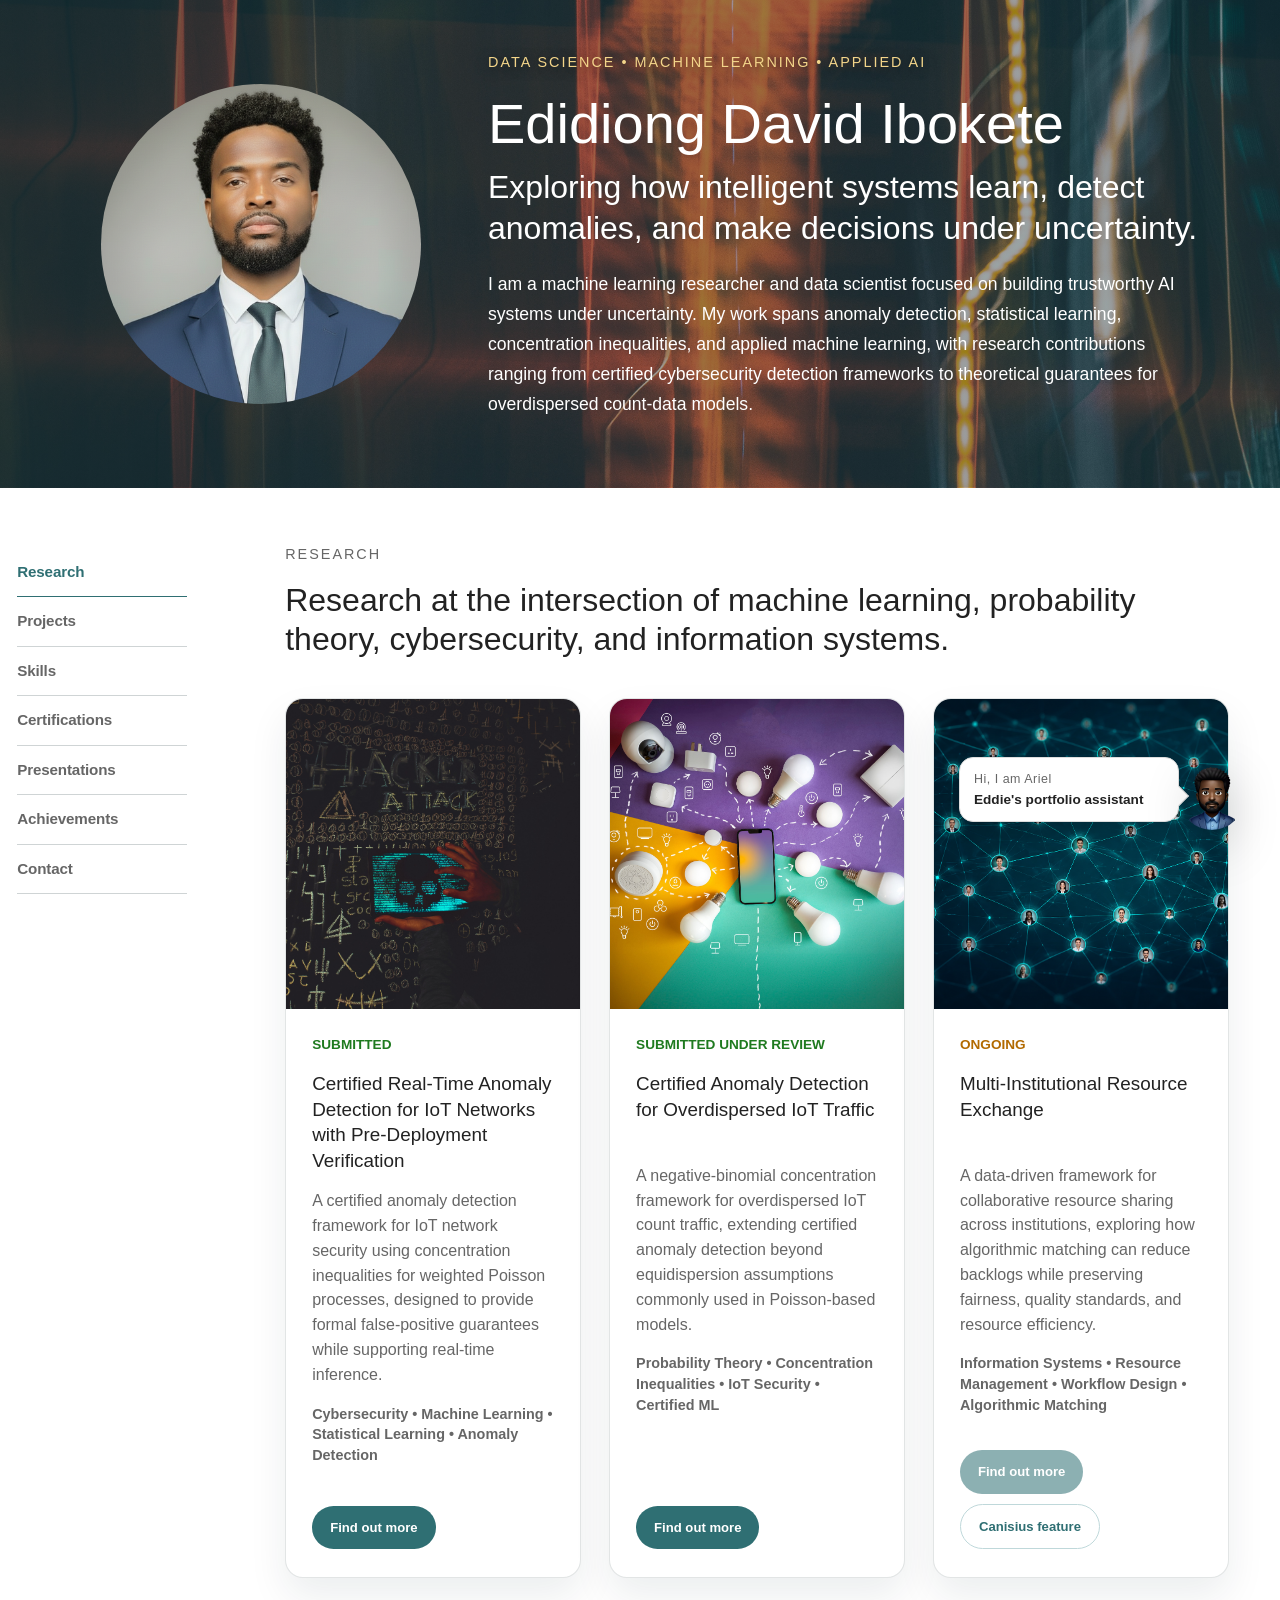
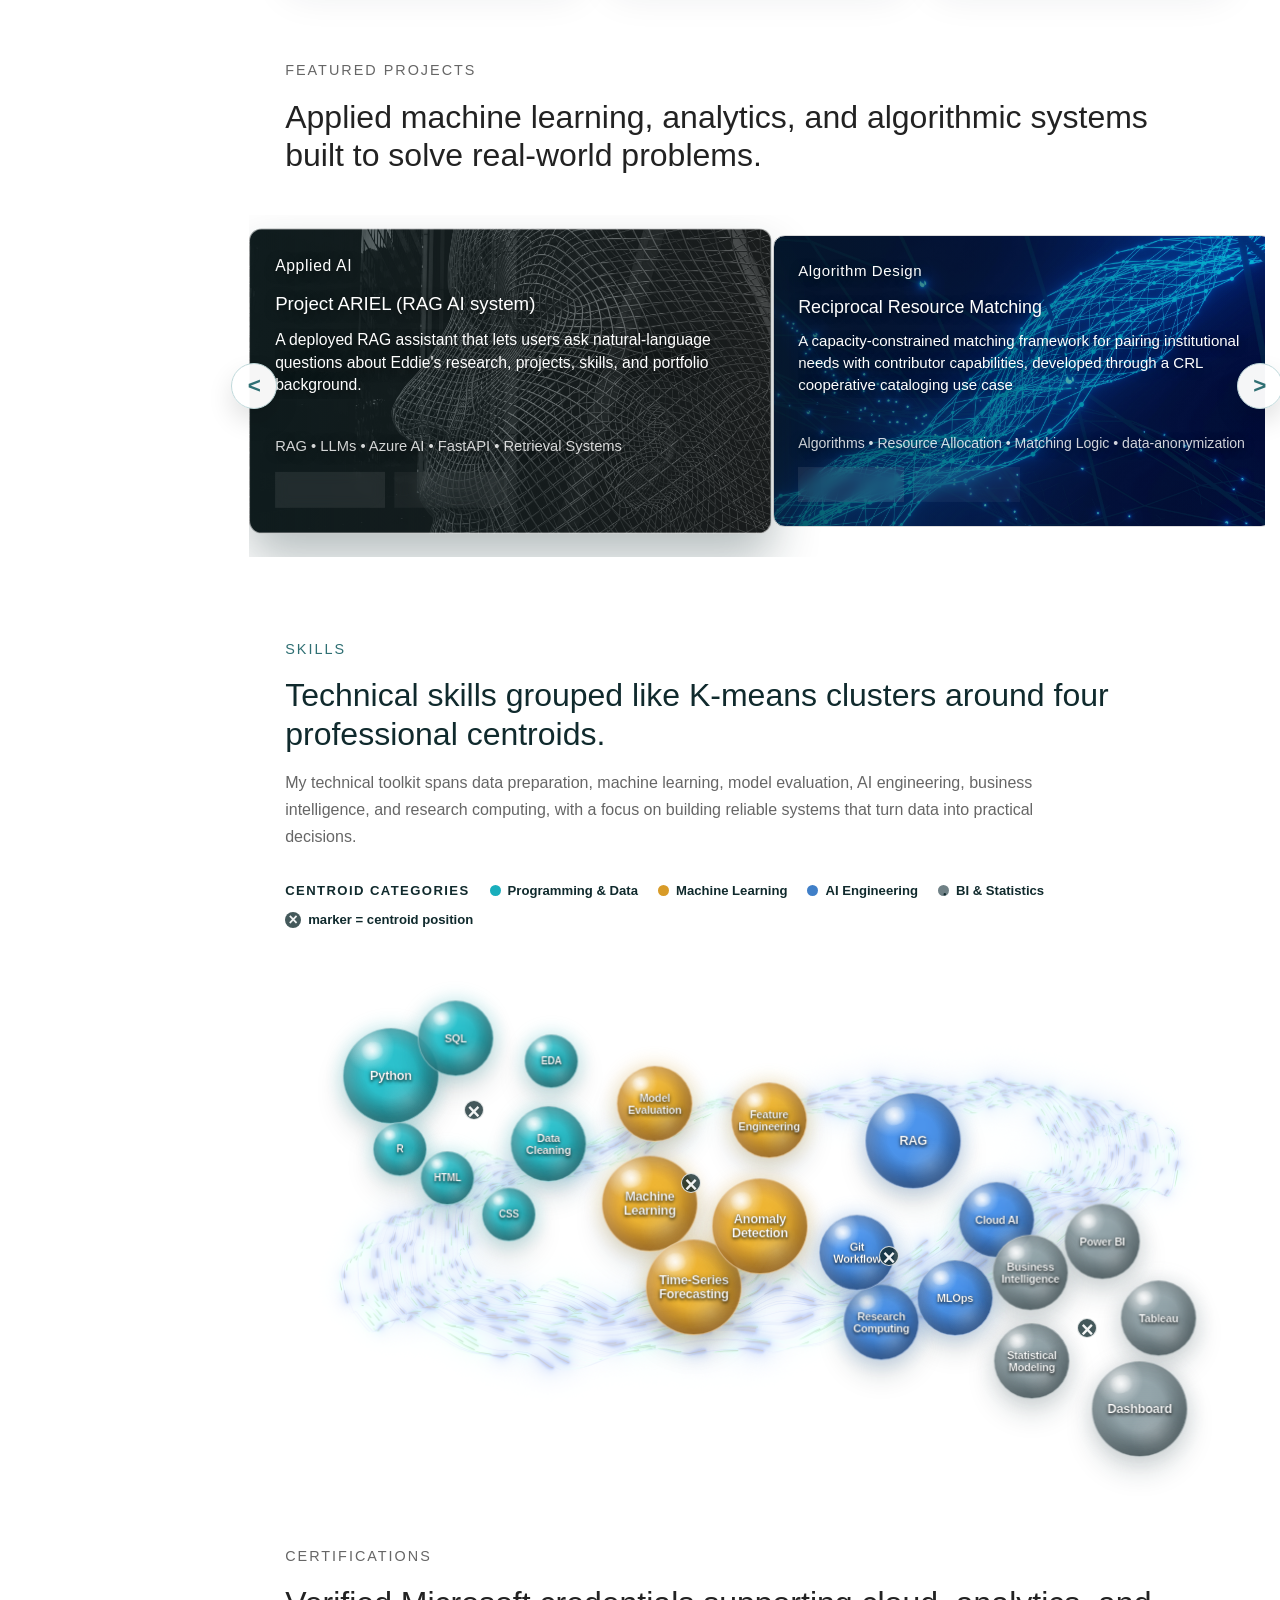
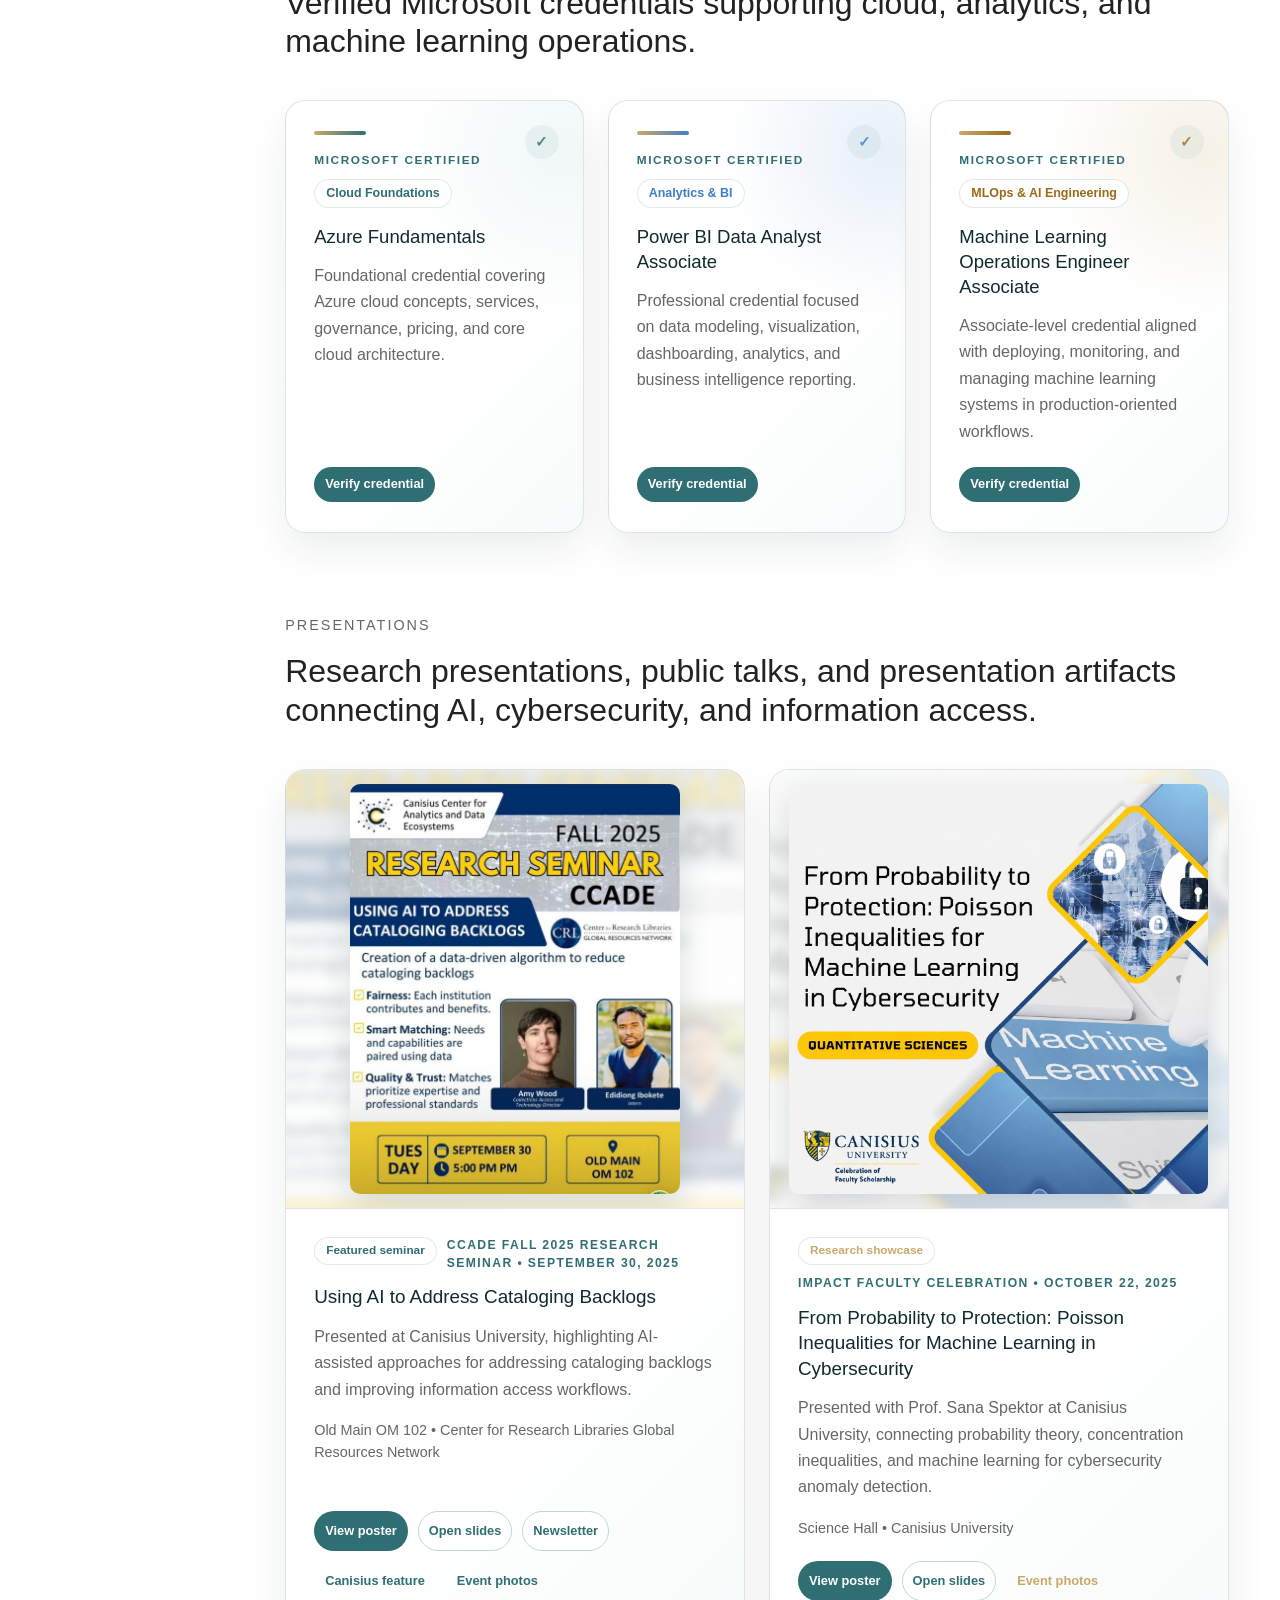
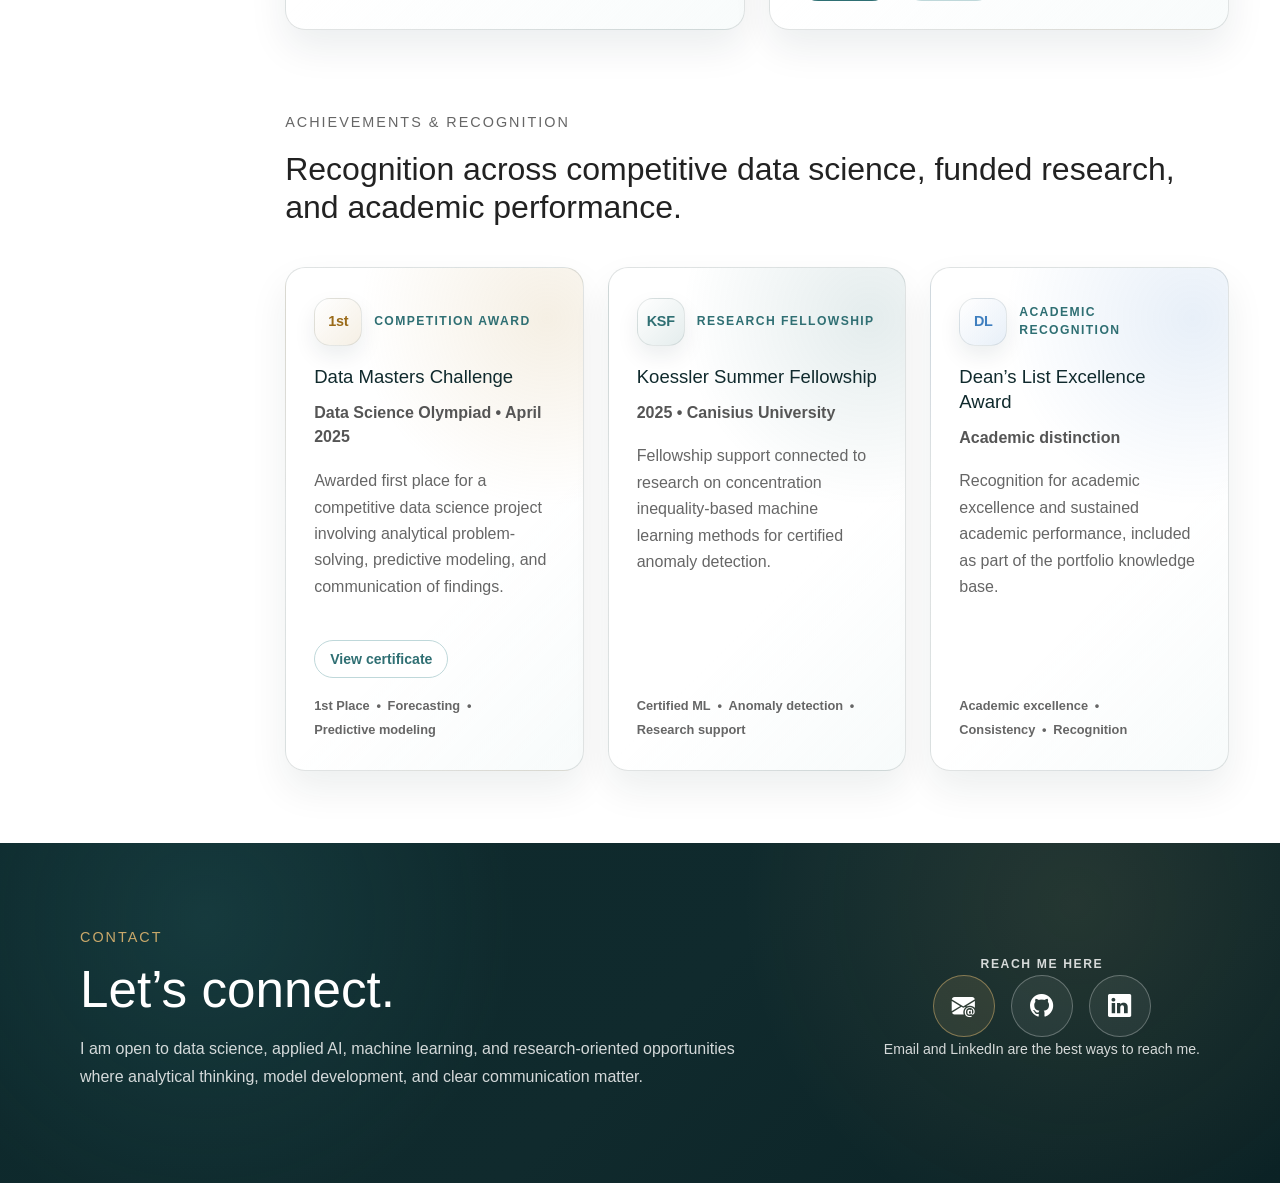
==== commit ff7d818e: "Finalize responsible visuals and expandable project images" ====
--- a/index.html
+++ b/index.html
@@ -27,11 +27,6 @@
 
       </p>
 
-      <div class="hero-links">
-        <a href="#research">View Research</a>
-        <a href="#" id="openAssistantLink">Ask Ariel</a>
-        <a href="#contact">Contact Me</a>
-      </div>
     </div>
   </header>
 
@@ -448,6 +443,21 @@
           <span class="cluster-skill bi-skill skill-lg skill-dashboard" tabindex="0" data-skill-note="KPIs • Layout • Stakeholder reporting" aria-label="Dashboarding, KPIs, layout, and stakeholder reporting">Dashboard</span>
           <span class="cluster-skill bi-skill skill-md skill-business" tabindex="0" data-skill-note="Metrics • Reporting • Decision support" aria-label="Business Intelligence, metrics, reporting, and decision support">Business Intelligence</span>
         </div>
+
+
+        <figure class="skills-mobile-visual">
+          <a
+            href="images/skills/skills-mobile.png"
+            target="_blank"
+            rel="noopener noreferrer"
+            aria-label="Open full-size mobile skills visualization in a new tab"
+          >
+            <img
+              src="images/skills/skills-mobile.png"
+              alt="Mobile skills visualization showing Programming and Data, Machine Learning, AI Engineering, and BI and Statistics skill clusters"
+            />
+          </a>
+        </figure>
       </section>
 
       <section id="certifications" class="section certifications-section">
--- a/styles.css
+++ b/styles.css
@@ -49,10 +49,10 @@
     grid-template-columns: minmax(240px, 360px) minmax(0, 760px);
     align-items: center;
     gap: clamp(44px, 6vw, 92px);
-    min-height: 62vh;
+    min-height: 46vh;
     width: 100vw;
     margin-left: calc(50% - 50vw);
-    padding: 84px var(--site-gutter);
+    padding: 52px var(--site-gutter);
     background:
         linear-gradient(
             90deg,
@@ -371,6 +371,7 @@
     margin: 0 0 12px;
     display: -webkit-box;
     overflow: hidden;
+    line-clamp: 3;
     -webkit-line-clamp: 3;
     -webkit-box-orient: vertical;
     flex-shrink: 0;
@@ -1337,7 +1338,7 @@
         align-items: flex-start;
         gap: 32px;
         min-height: auto;
-        padding: 56px 24px;
+        padding: 44px 24px;
         background-position: center;
     }
 
@@ -2651,6 +2652,11 @@
 .resource-pipeline-figure {
     max-width: 1000px;
     margin: 34px 0 18px;
+}
+
+.resource-pipeline-figure a {
+    display: block;
+    cursor: zoom-in;
 }
 
 .resource-pipeline-figure img {
@@ -3528,6 +3534,32 @@
     color: var(--color-dark);
 }
 
+.ariel-rag-pipeline-figure {
+    max-width: 1100px;
+    margin: 32px 0 34px;
+    padding: 0;
+    border: none;
+    border-radius: 0;
+    background: transparent;
+    box-shadow: none;
+}
+
+.ariel-rag-pipeline-figure a {
+    display: block;
+    cursor: zoom-in;
+}
+
+.ariel-rag-pipeline-figure img {
+    width: 100%;
+    height: auto;
+    display: block;
+    border: none;
+    border-radius: 0;
+    background: transparent;
+    box-shadow: none;
+}
+
+
 /* Knowledge base */
 
 .ariel-kb-grid {
@@ -3764,6 +3796,11 @@
         transform: rotate(90deg);
         padding: 4px 0;
     }
+
+    .ariel-rag-pipeline-figure {
+        max-width: 100%;
+        margin: 26px 0 30px;
+    }
 }
 
 @media (max-width: 560px) {
@@ -3850,6 +3887,10 @@
         min-height: 38px;
         padding: 10px 14px;
         font-size: 0.82rem;
+    }
+
+    .ariel-rag-pipeline-figure {
+        margin: 22px 0 28px;
     }
 }
 
@@ -4000,6 +4041,7 @@
 
 .section-projects .project-card > p:not(.project-type):not(.domain):not(.project-link-text) {
     min-height: 4.5em;
+    line-clamp: 3;
     -webkit-line-clamp: 3;
 }
 
@@ -5309,6 +5351,10 @@
     }
 }
 
+.skills-mobile-visual {
+    display: none;
+}
+
 /* =========================================================
    HOMEPAGE RESPONSIVE BEHAVIOR
    Covers homepage layout, project carousel, presentations,
@@ -5405,104 +5451,27 @@
         line-height: 1.65;
     }
 
-    .skills-cluster-map {
-        --skills-map-image-opacity: 0.10;
-
-        min-height: auto;
-        display: flex;
-        flex-wrap: wrap;
-        align-items: flex-start;
-        gap: 8px;
-        padding: 18px 0 6px;
-        border: none;
-        border-radius: 0;
-        overflow: visible;
-        background: transparent;
-    }
-
-    .cluster-legend {
-        position: relative;
-        left: auto;
-        top: auto;
+    .homepage-layout .skills-cluster-section .cluster-legend,
+    .homepage-layout .skills-cluster-section .skills-cluster-map {
+        display: none;
+    }
+
+    .skills-mobile-visual {
+        display: block;
+        max-width: 520px;
+        margin: 24px auto 0;
+    }
+
+    .skills-mobile-visual a {
+        display: block;
+        cursor: zoom-in;
+    }
+
+    .skills-mobile-visual img {
         width: 100%;
-        max-width: none;
-        order: -1;
-        display: grid;
-        grid-template-columns: repeat(2, minmax(0, 1fr));
-        gap: 10px 12px;
-        margin-bottom: 10px;
-    }
-
-    .cluster-legend span {
-        min-width: 0;
-        font-size: 0.74rem;
-        line-height: 1.2;
-    }
-
-    .cluster-centroid {
-        display: none;
-    }
-
-    .cluster-skill {
-        position: relative;
-        left: auto;
-        top: auto;
-        flex: 0 1 auto;
-        width: auto;
         height: auto;
-        min-height: 36px;
-        max-width: 100%;
-        padding: 8px 10px;
-        border-radius: 999px;
-        font-size: 0.68rem;
-        line-height: 1.1;
-        white-space: nowrap;
-        animation: none;
-        -webkit-text-stroke: 0;
-        text-shadow: 0 1px 4px rgba(0, 0, 0, 0.50);
-        box-shadow:
-            inset 4px 5px 12px rgba(255, 255, 255, 0.26),
-            inset -8px -10px 16px rgba(0, 0, 0, 0.16),
-            0 8px 18px rgba(16, 42, 45, 0.12);
-    }
-
-    .skills-cluster-map .skill-lg,
-    .skills-cluster-map .skill-md,
-    .skills-cluster-map .skill-sm {
-        width: auto;
-        height: auto;
-        font-size: 0.68rem;
-    }
-
-    .cluster-skill::before {
-        width: 26%;
-        height: 18%;
-        opacity: 0.48;
-    }
-
-    .programming-skill {
-        order: 1;
-    }
-
-    .ml-skill {
-        order: 2;
-    }
-
-    .ai-skill {
-        order: 3;
-    }
-
-    .bi-skill {
-        order: 4;
-    }
-
-    .cluster-skill::after {
-        display: none;
-    }
-
-    .cluster-legend .legend-heading,
-    .cluster-legend .legend-centroid-note {
-        grid-column: 1 / -1;
+        display: block;
+        border-radius: 18px;
     }
 }
 
@@ -6118,6 +6087,16 @@
     background: transparent;
 }
 
+.energy-certificate-card a,
+.energy-workflow-figure a,
+.energy-visual-card a,
+.energy-wide-visual a {
+    display: block;
+    cursor: zoom-in;
+    color: inherit;
+    text-decoration: none;
+}
+
 .energy-certificate-copy {
     padding: 28px;
     display: flex;
@@ -6957,6 +6936,13 @@
     overflow: hidden;
 }
 
+.smart-city-visual-card a {
+    display: block;
+    cursor: zoom-in;
+    color: inherit;
+    text-decoration: none;
+}
+
 .smart-city-visual-card img {
     width: 100%;
     height: var(--smart-city-visual-height);
@@ -7649,6 +7635,13 @@
     overflow: hidden;
 }
 
+.breast-cancer-visual-card a {
+    display: block;
+    cursor: zoom-in;
+    color: inherit;
+    text-decoration: none;
+}
+
 .breast-cancer-visual-card img {
     width: 100%;
     height: var(--breast-cancer-visual-height);
@@ -7913,6 +7906,7 @@
     .breast-cancer-learning-card img {
         height: 300px;
     }
+
 }
 
 /* =========================================================
@@ -8374,6 +8368,14 @@
     overflow: hidden;
 }
 
+.customer-purchase-visual-card a,
+.customer-purchase-workflow-figure a {
+    display: block;
+    cursor: zoom-in;
+    color: inherit;
+    text-decoration: none;
+}
+
 .customer-purchase-visual-card img {
     width: 100%;
     height: var(--customer-purchase-visual-height);
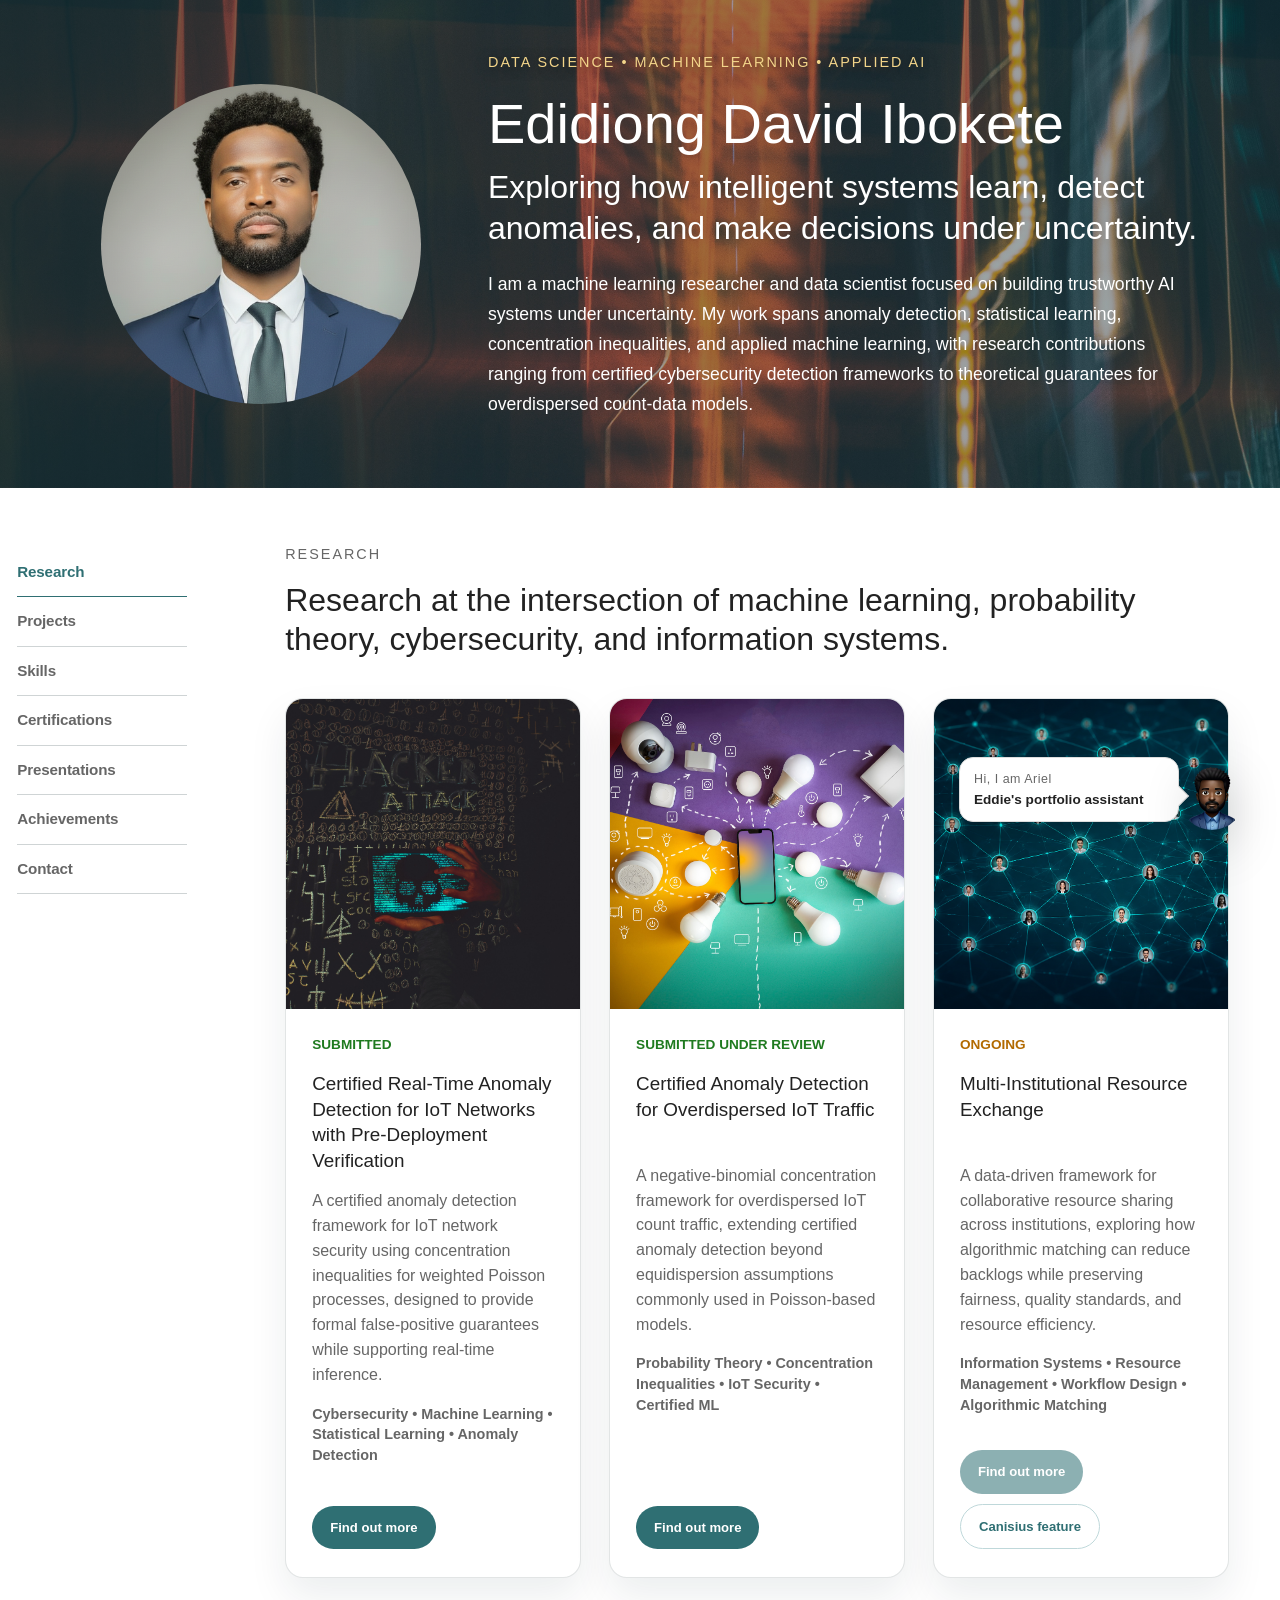
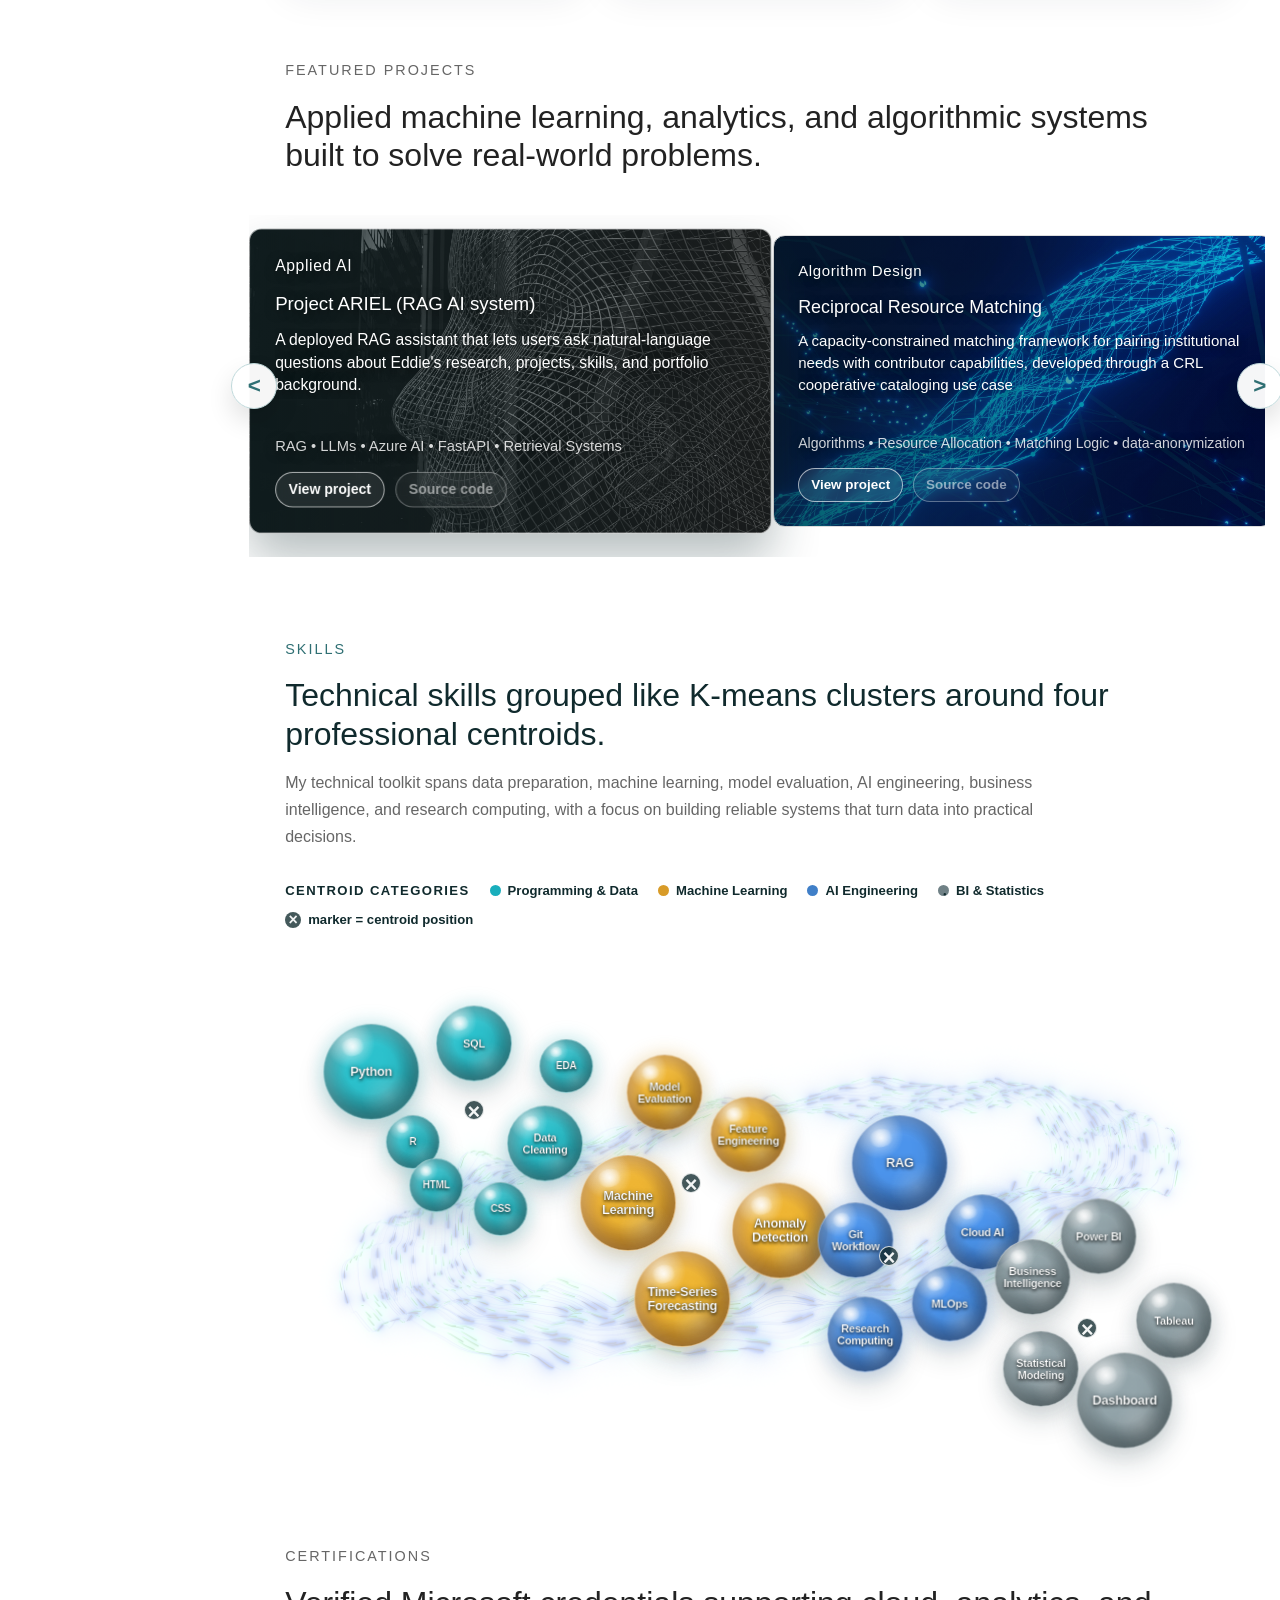
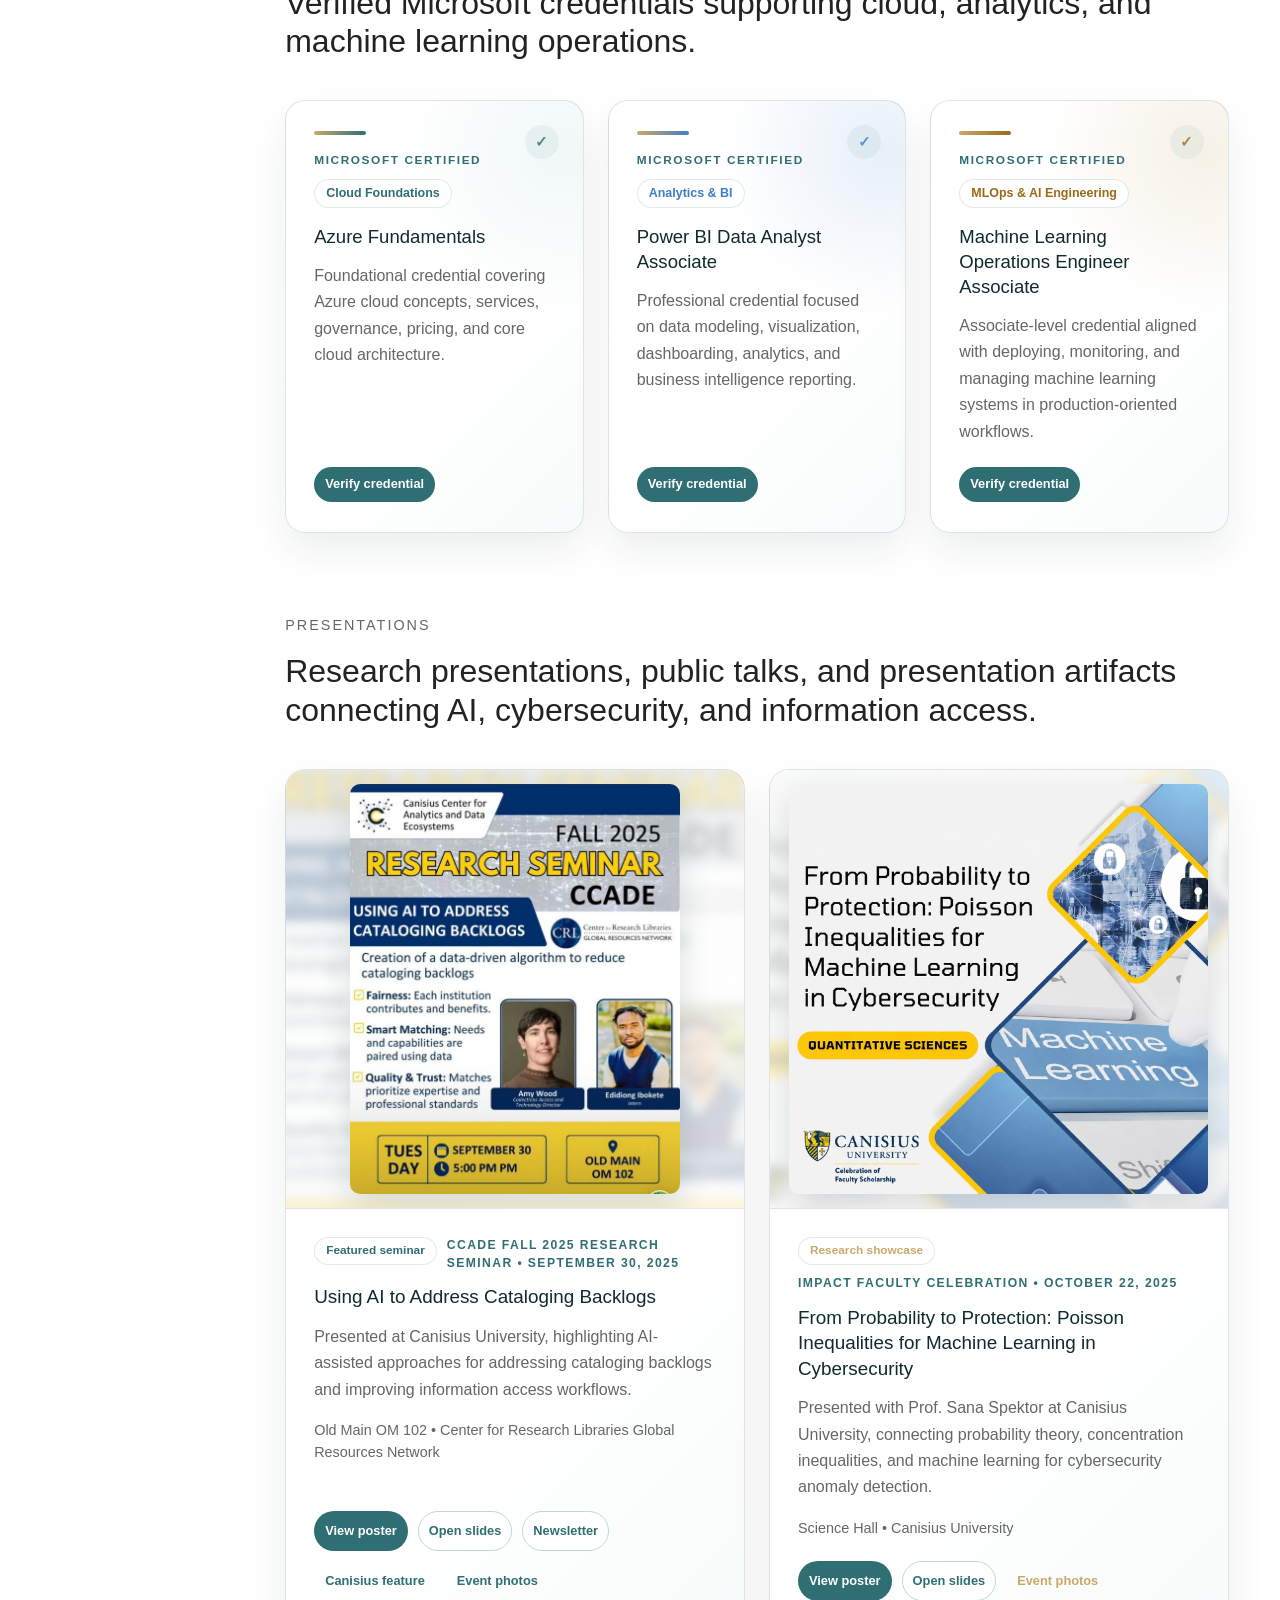
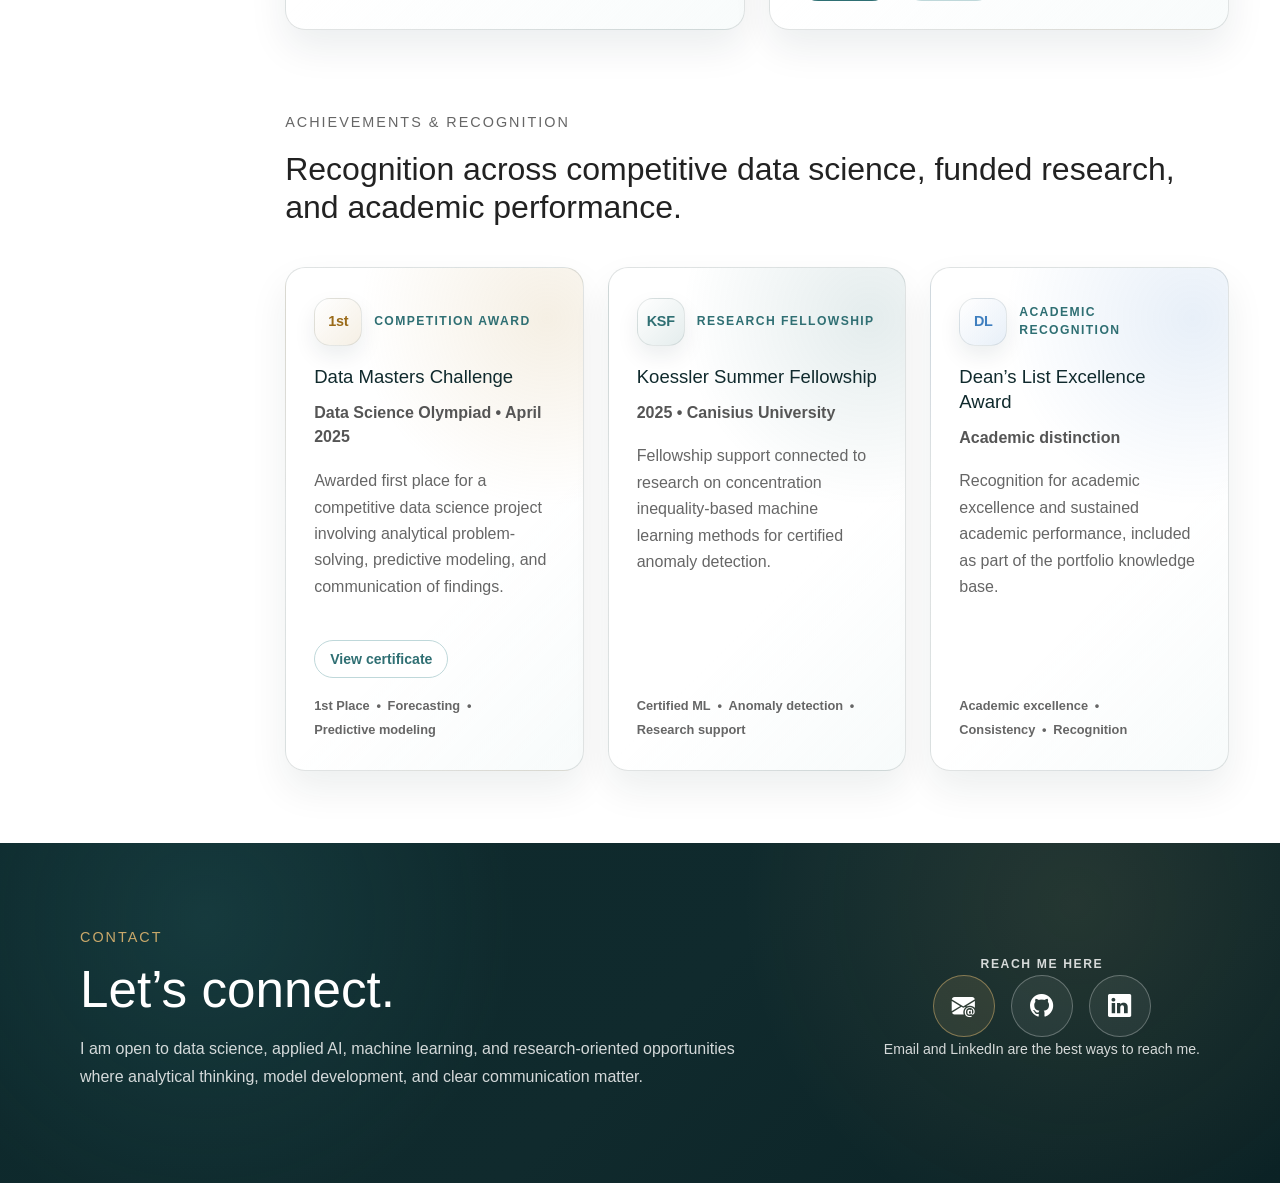
==== commit c8879303: "Move JavaScript files into scripts folder" ====
--- a/index.html
+++ b/index.html
@@ -1,4 +1,4 @@
-﻿<!DOCTYPE html>
+<!DOCTYPE html>
 <html lang="en">
 <head>
   <meta charset="UTF-8" />
@@ -839,8 +839,8 @@
     </div>
   </section>
 
-  <script src="carousel.js"></script>
-  <script src="skills-cluster.js"></script>
-  <script src="assistant.js"></script>
+  <script src="scripts/carousel.js"></script>
+  <script src="scripts/skills-cluster.js"></script>
+  <script src="scripts/assistant.js"></script>
 </body>
 </html>
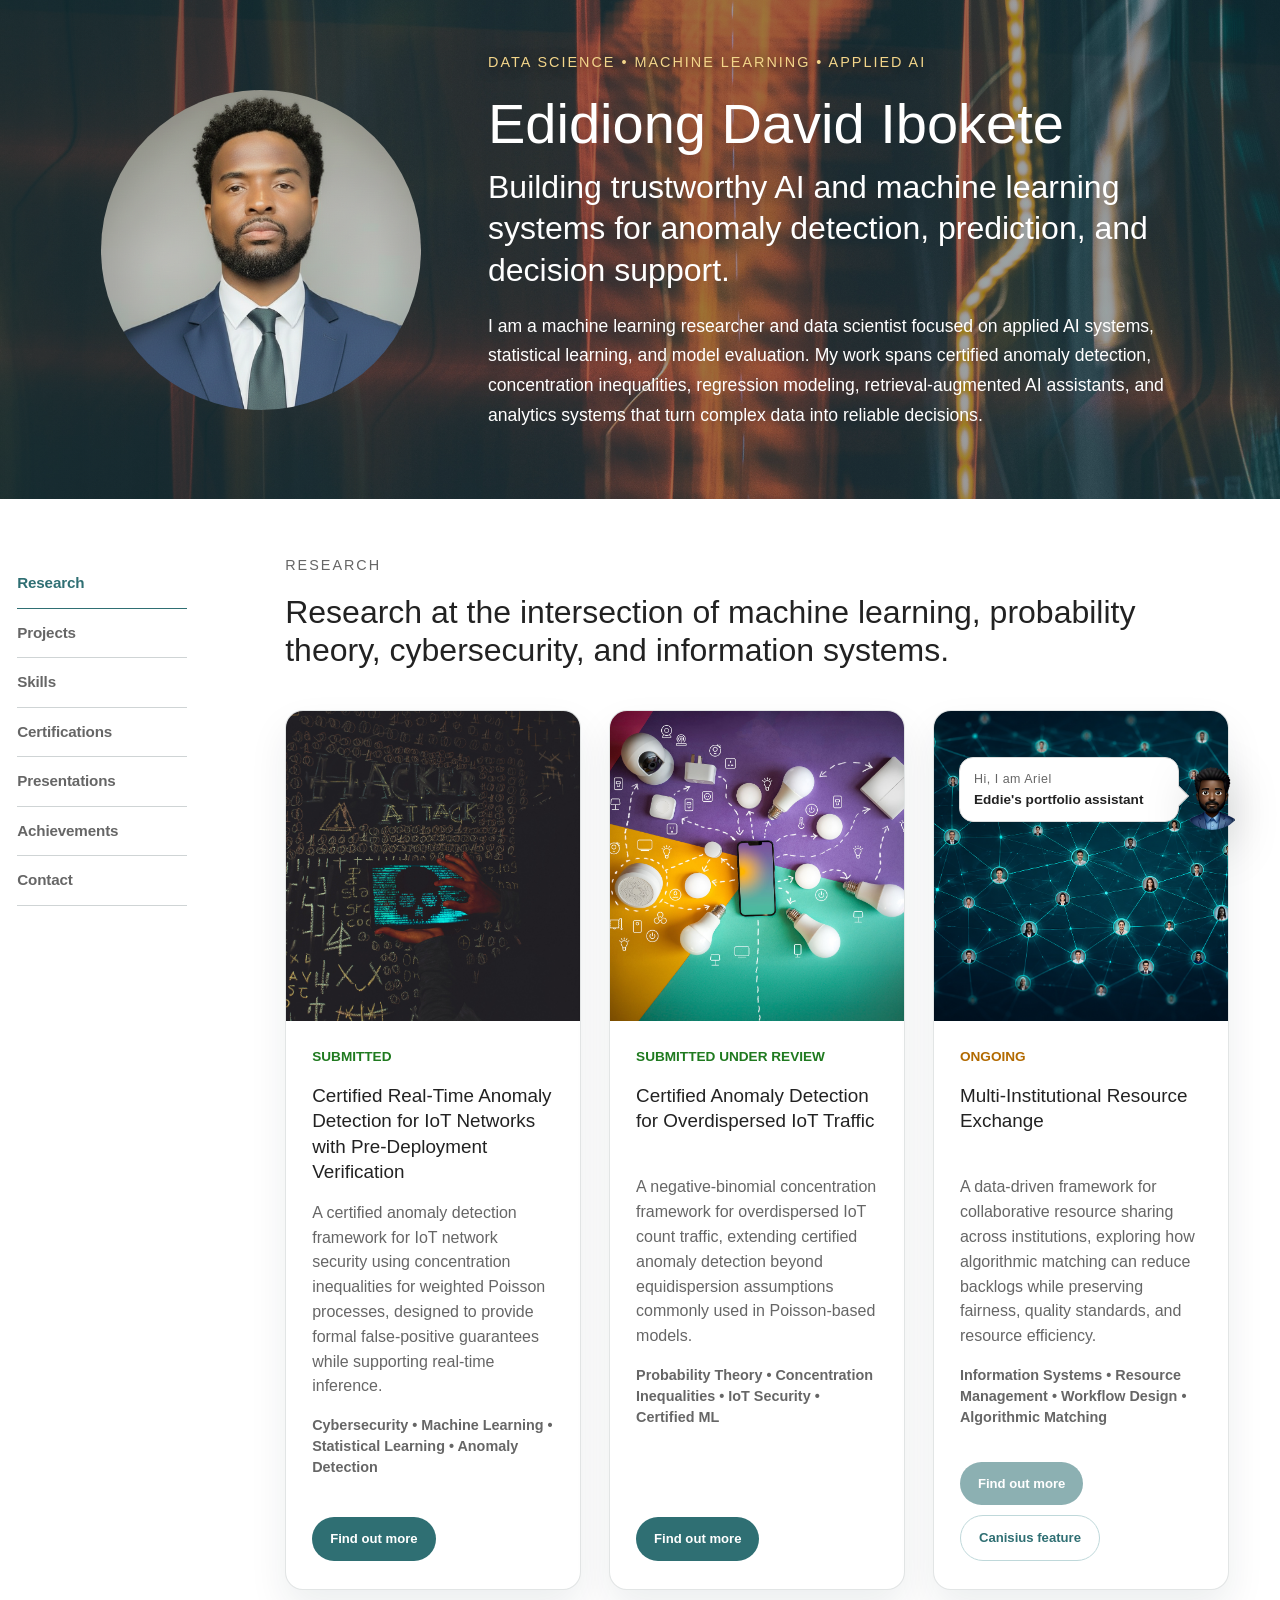
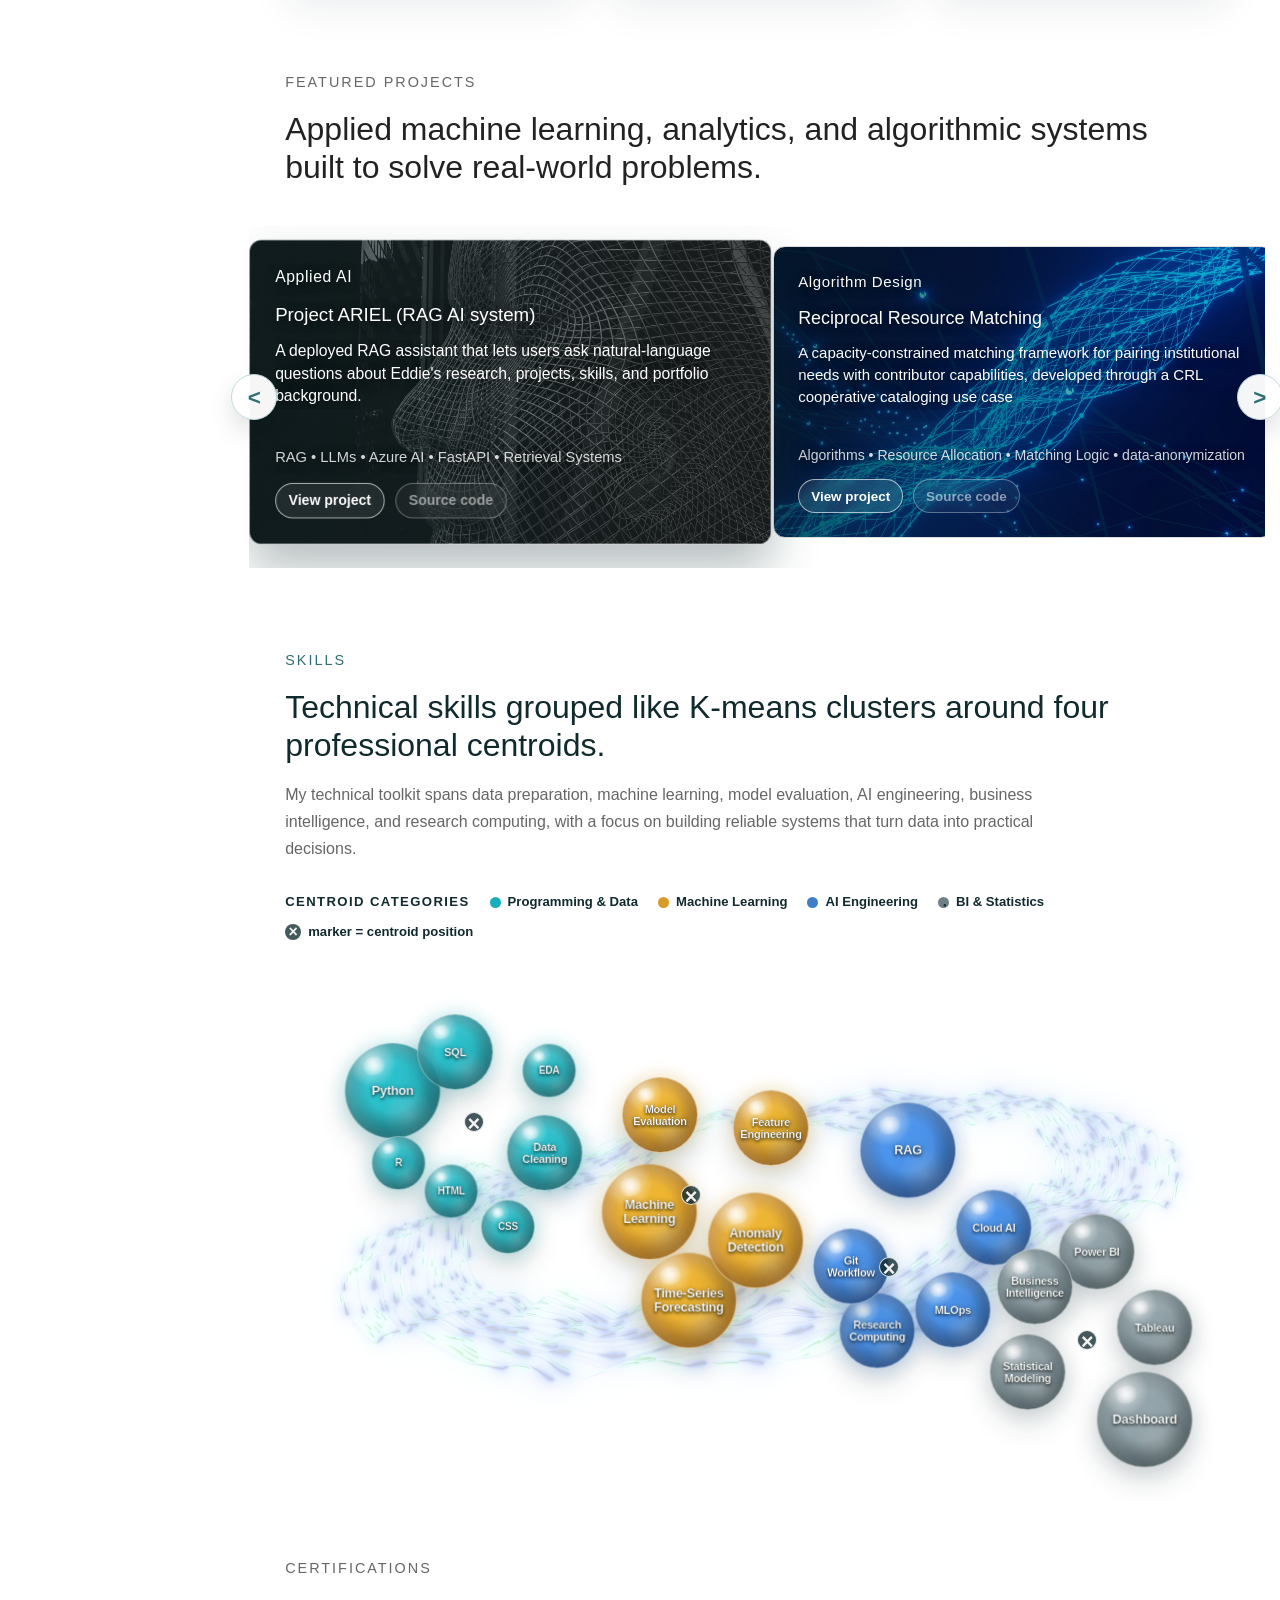
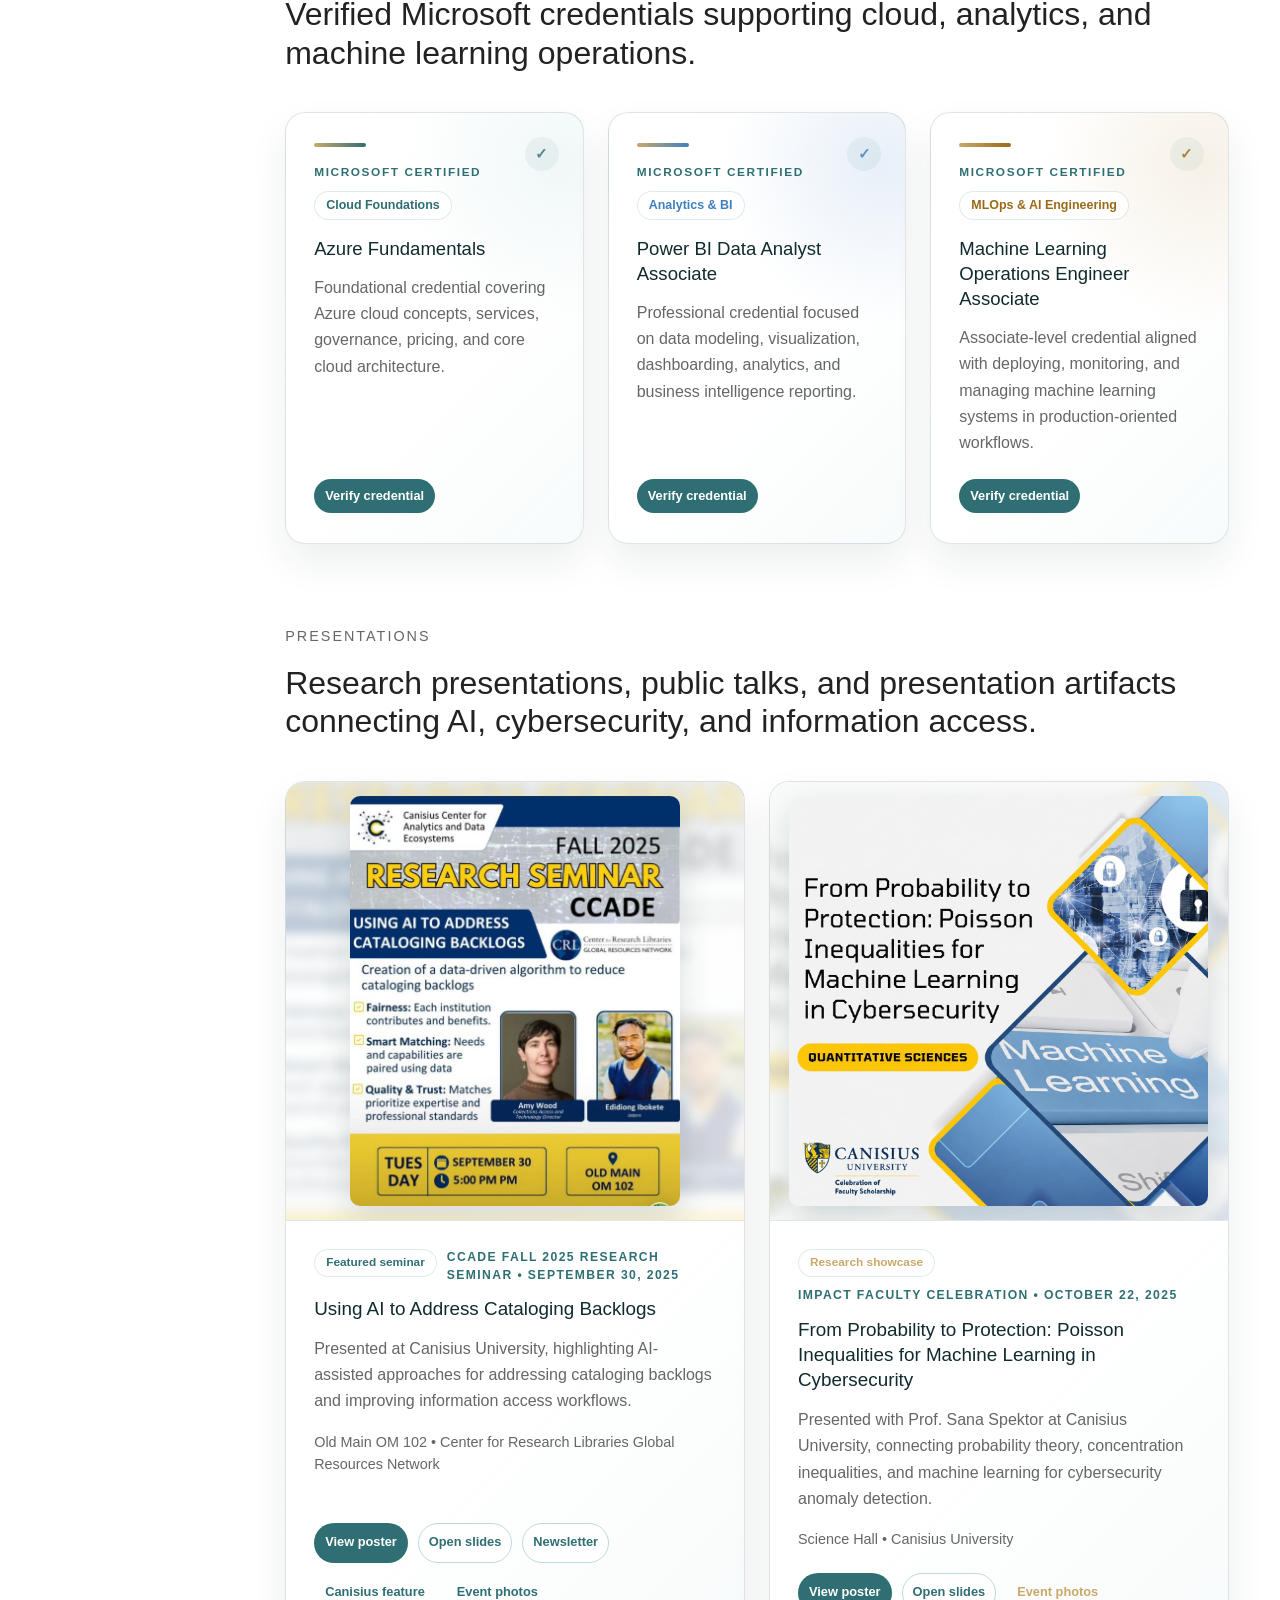
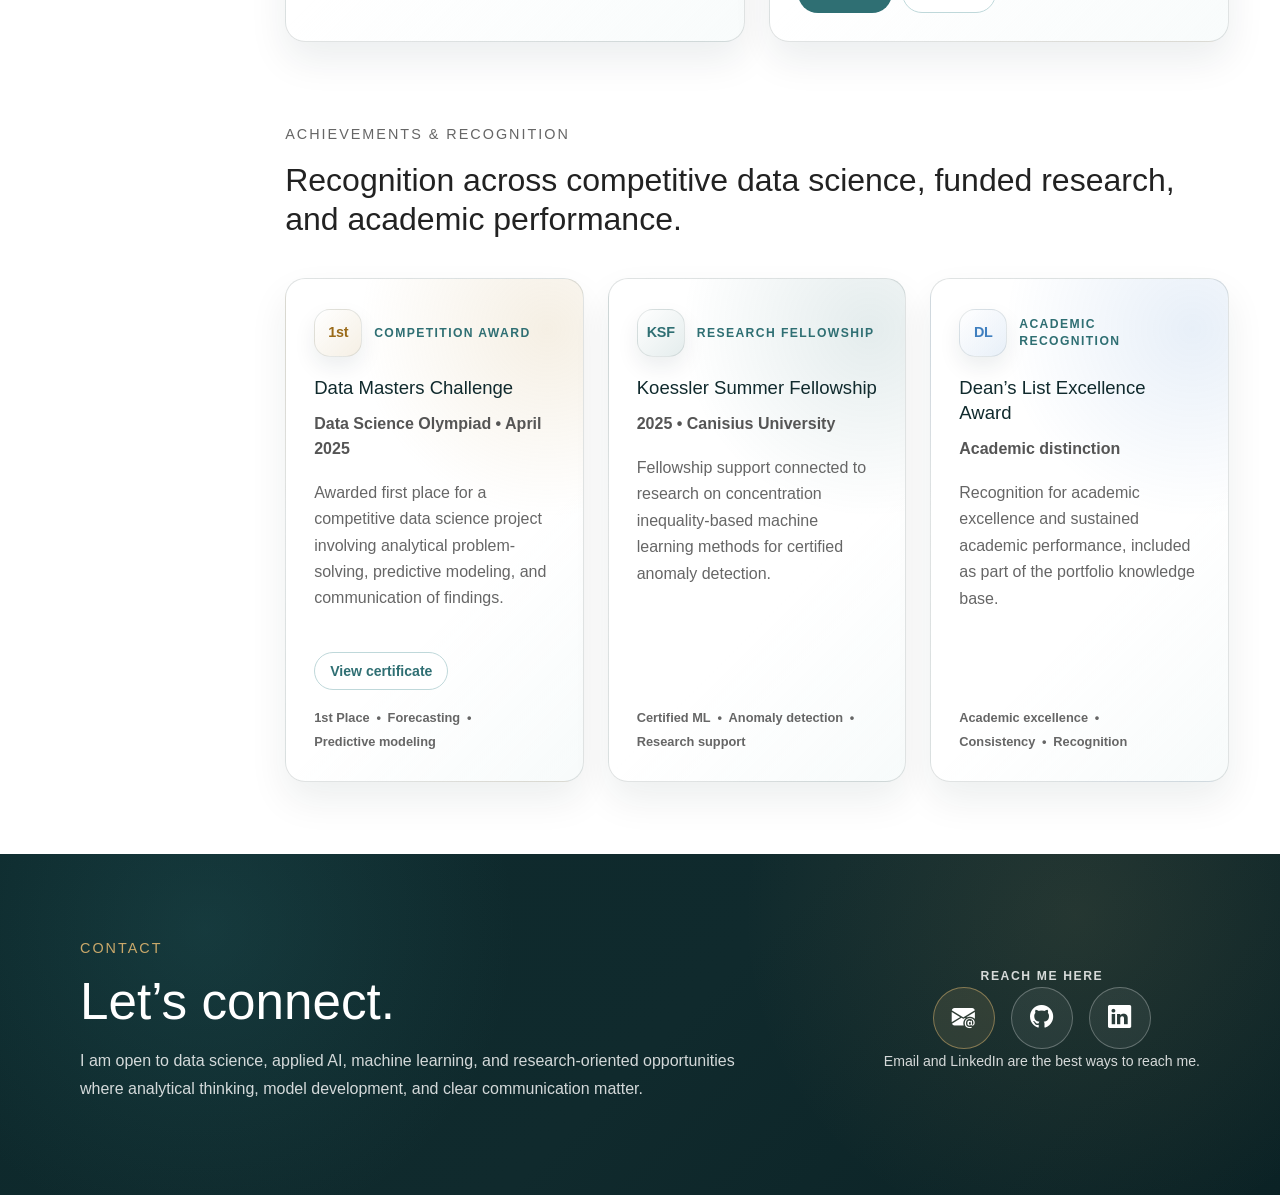
==== commit f414ccaa: "Final polishing to the assistant script, css styling and hero text" ====
--- a/index.html
+++ b/index.html
@@ -20,10 +20,12 @@
 
       <h1>Edidiong David Ibokete</h1>
 
-      <h2>Exploring how intelligent systems learn, detect anomalies, and make decisions under uncertainty.</h2>
+      <h2>Building trustworthy AI and machine learning systems for anomaly detection, prediction, and decision support.</h2>
 
       <p class="intro">
-        I am a machine learning researcher and data scientist focused on building trustworthy AI systems under uncertainty. My work spans anomaly detection, statistical learning, concentration inequalities, and applied machine learning, with research contributions ranging from certified cybersecurity detection frameworks to theoretical guarantees for overdispersed count-data models.
+        I am a machine learning researcher and data scientist focused on applied AI systems, statistical learning, and model
+         evaluation. My work spans certified anomaly detection, concentration inequalities, regression modeling, 
+         retrieval-augmented AI assistants, and analytics systems that turn complex data into reliable decisions.
 
       </p>
 
--- a/styles.css
+++ b/styles.css
@@ -805,21 +805,24 @@
 
 .assistant-message {
     max-width: 88%;
+    line-height: 1.5;
+    font-size: 0.92rem;
+}
+
+.assistant-message-user {
+    align-self: flex-end;
     padding: 11px 13px;
     border-radius: 12px;
-    line-height: 1.5;
-    font-size: 0.92rem;
-}
-
-.assistant-message-user {
-    align-self: flex-end;
     background: #222;
     color: white;
 }
 
 .assistant-message-bot {
     align-self: flex-start;
-    background: #f1f1f1;
+    max-width: 90%;
+    padding: 2px 0;
+    border-radius: 0;
+    background: transparent;
     color: #222;
 }
 
@@ -827,7 +830,10 @@
     display: inline-flex;
     align-items: center;
     gap: 4px;
-    color: #444;
+    max-width: fit-content;
+    padding: 0;
+    background: transparent;
+    color: #555;
 }
 
 .assistant-message-typing::after {
@@ -853,6 +859,82 @@
 .assistant-message-bot a {
     color: #005ea8;
     font-weight: 600;
+}
+
+.assistant-feedback {
+    display: flex;
+    flex-wrap: wrap;
+    justify-content: center;
+    align-items: center;
+    gap: 6px;
+    width: 100%;
+    margin-top: 12px;
+    padding-top: 10px;
+    border-top: 1px solid rgba(16, 42, 45, 0.12);
+    text-align: center;
+    font-size: 0.78rem;
+    line-height: 1.35;
+}
+
+.assistant-feedback-prompt {
+    flex: 0 0 100%;
+    color: #4b5e62;
+    font-size: 0.78rem;
+    font-weight: 700;
+    text-align: center;
+}
+
+.assistant-feedback-button {
+    display: inline-flex;
+    align-items: center;
+    justify-content: center;
+    min-width: 34px;
+    min-height: 30px;
+    padding: 5px 9px;
+    border: 1px solid rgba(47, 111, 115, 0.20);
+    border-radius: 999px;
+    background: rgba(255, 255, 255, 0.86);
+    color: var(--color-dark);
+    cursor: pointer;
+    font-size: 0.84rem;
+    line-height: 1;
+    box-shadow: none;
+    transition:
+        background 150ms ease,
+        border-color 150ms ease,
+        transform 150ms ease,
+        opacity 150ms ease;
+}
+
+.assistant-feedback-button:hover:not(:disabled) {
+    background: var(--portfolio-accent-soft);
+    border-color: var(--portfolio-accent-border);
+    transform: translateY(-1px);
+}
+
+.assistant-feedback-button:disabled {
+    cursor: default;
+    opacity: 0.55;
+}
+
+.assistant-feedback-status {
+    flex: 0 1 auto;
+    display: inline-flex;
+    align-items: center;
+    justify-content: center;
+    width: fit-content;
+    margin: 2px auto 0;
+    padding: 5px 12px;
+    border-radius: 999px;
+    background: rgba(47, 111, 115, 0.08);
+    color: var(--portfolio-accent);
+    font-size: 0.76rem;
+    font-weight: 700;
+    text-align: center;
+}
+
+.assistant-feedback-status:empty {
+    display: none;
 }
 
 .assistant-form {
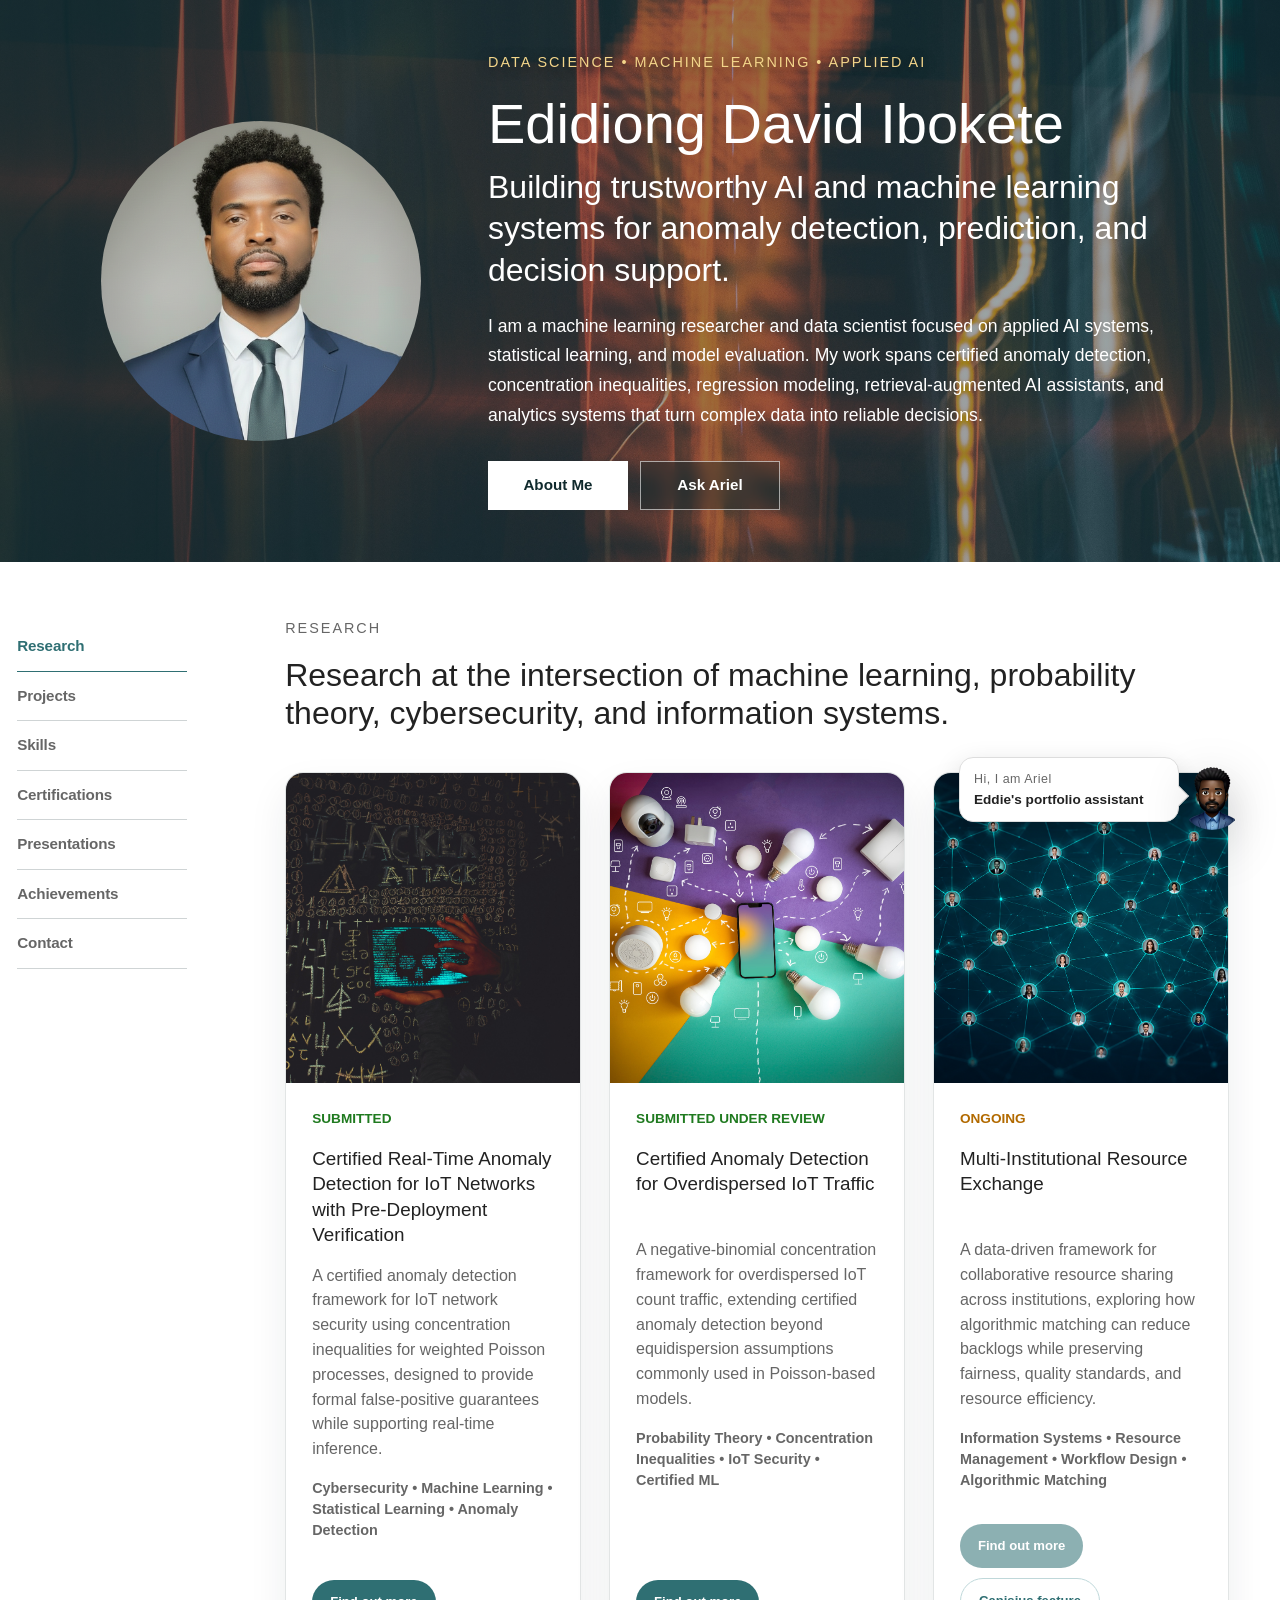
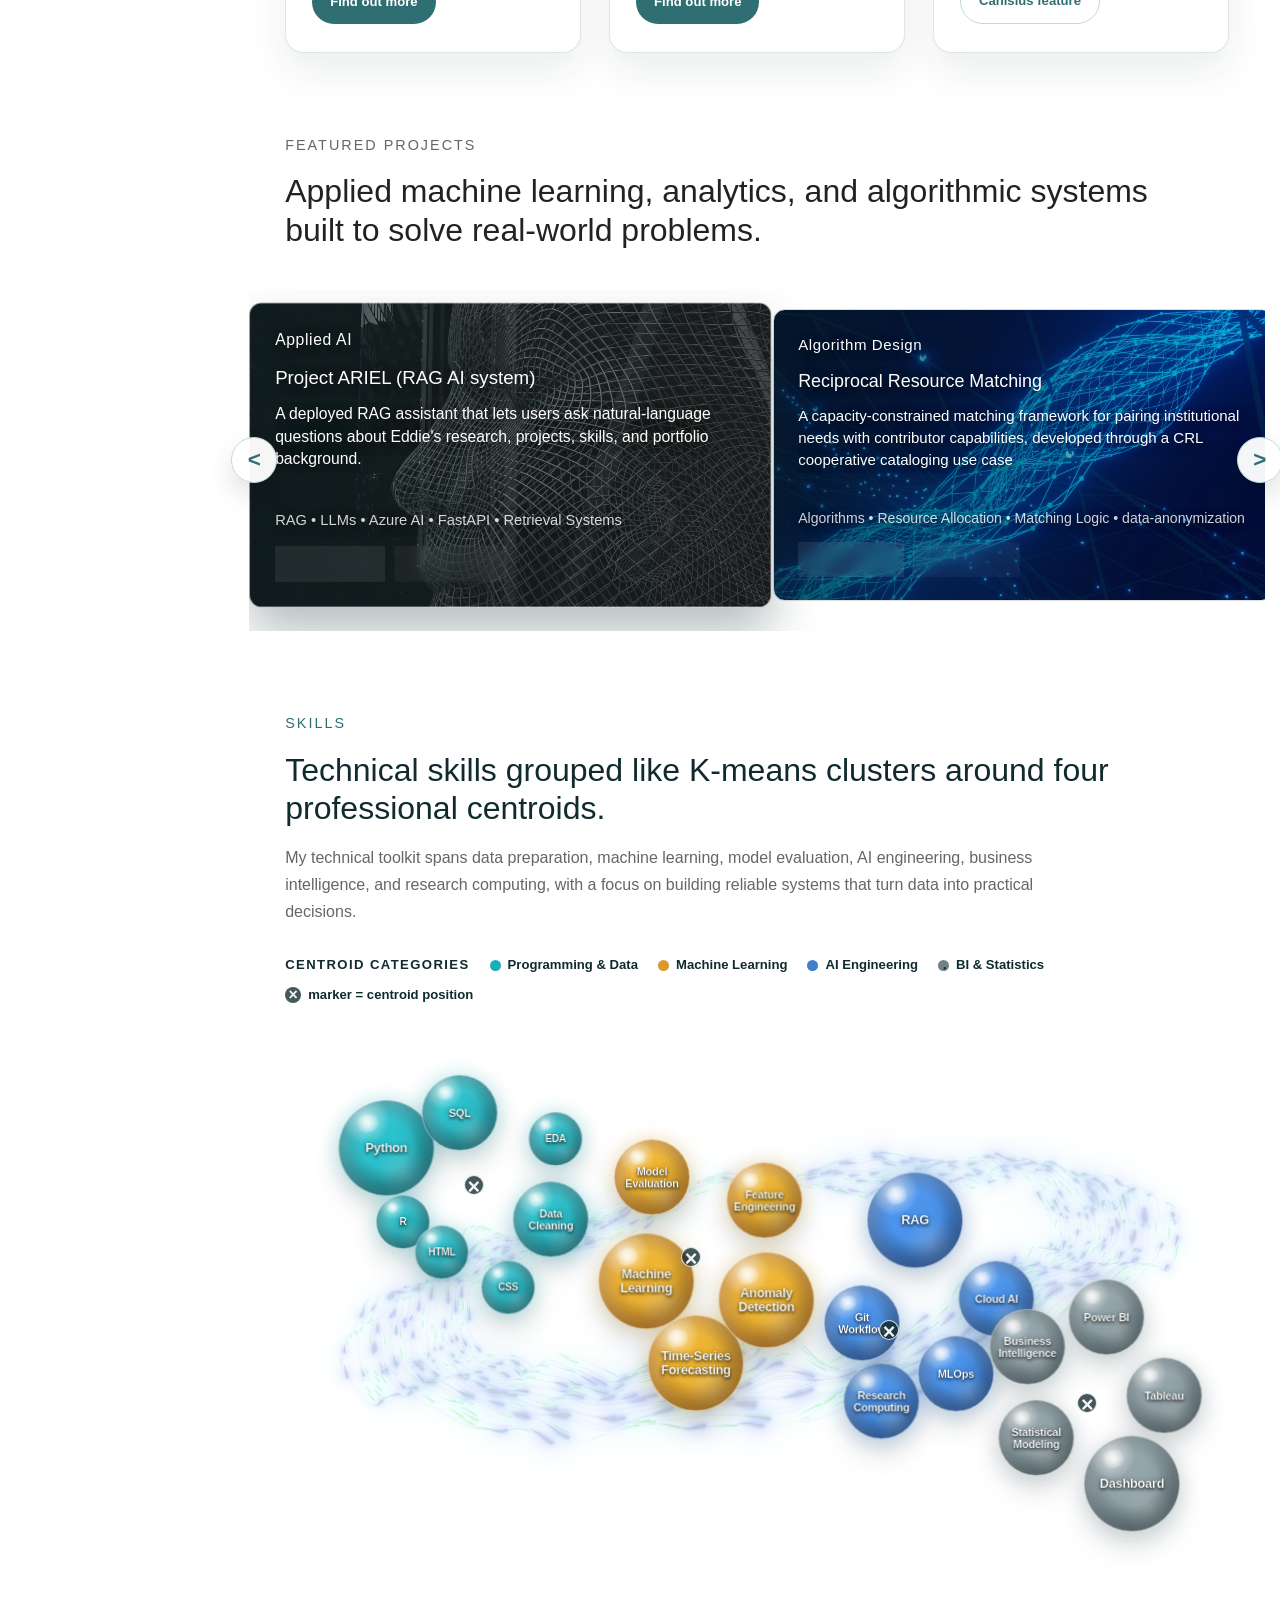
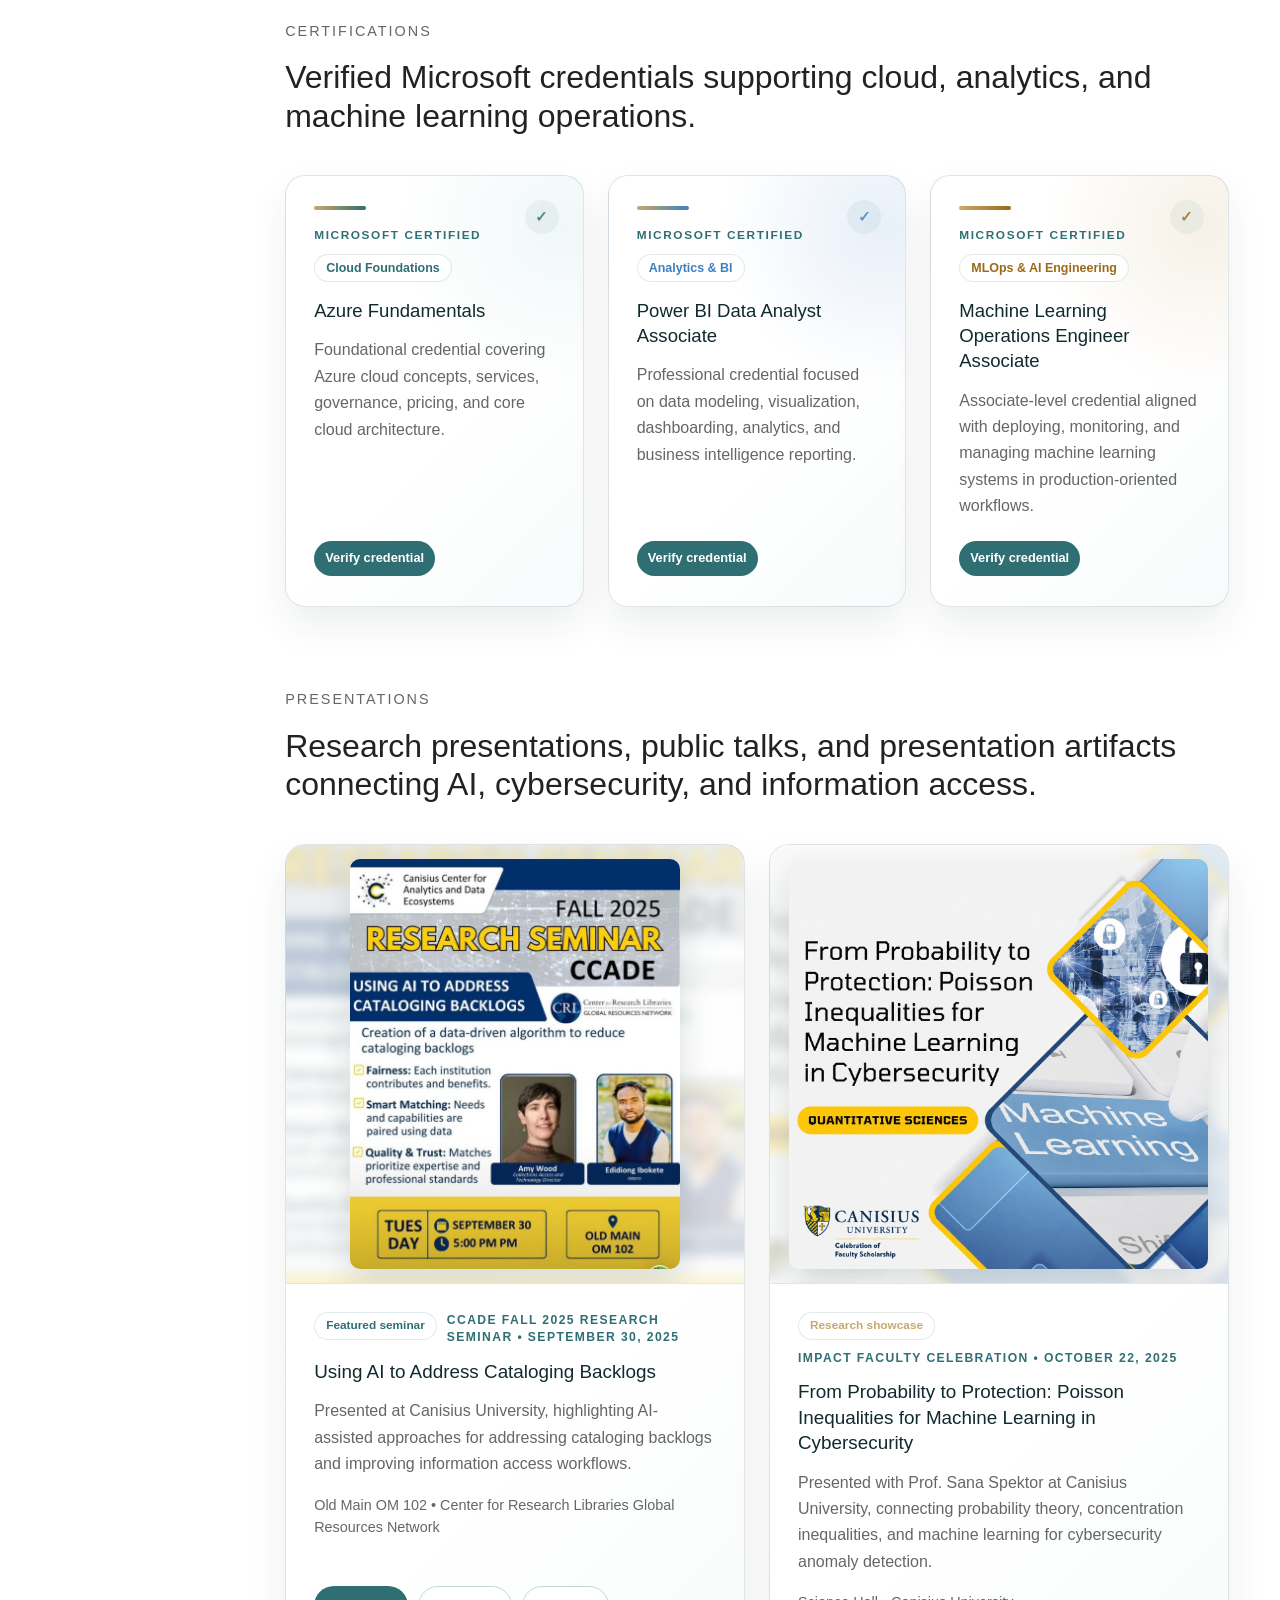
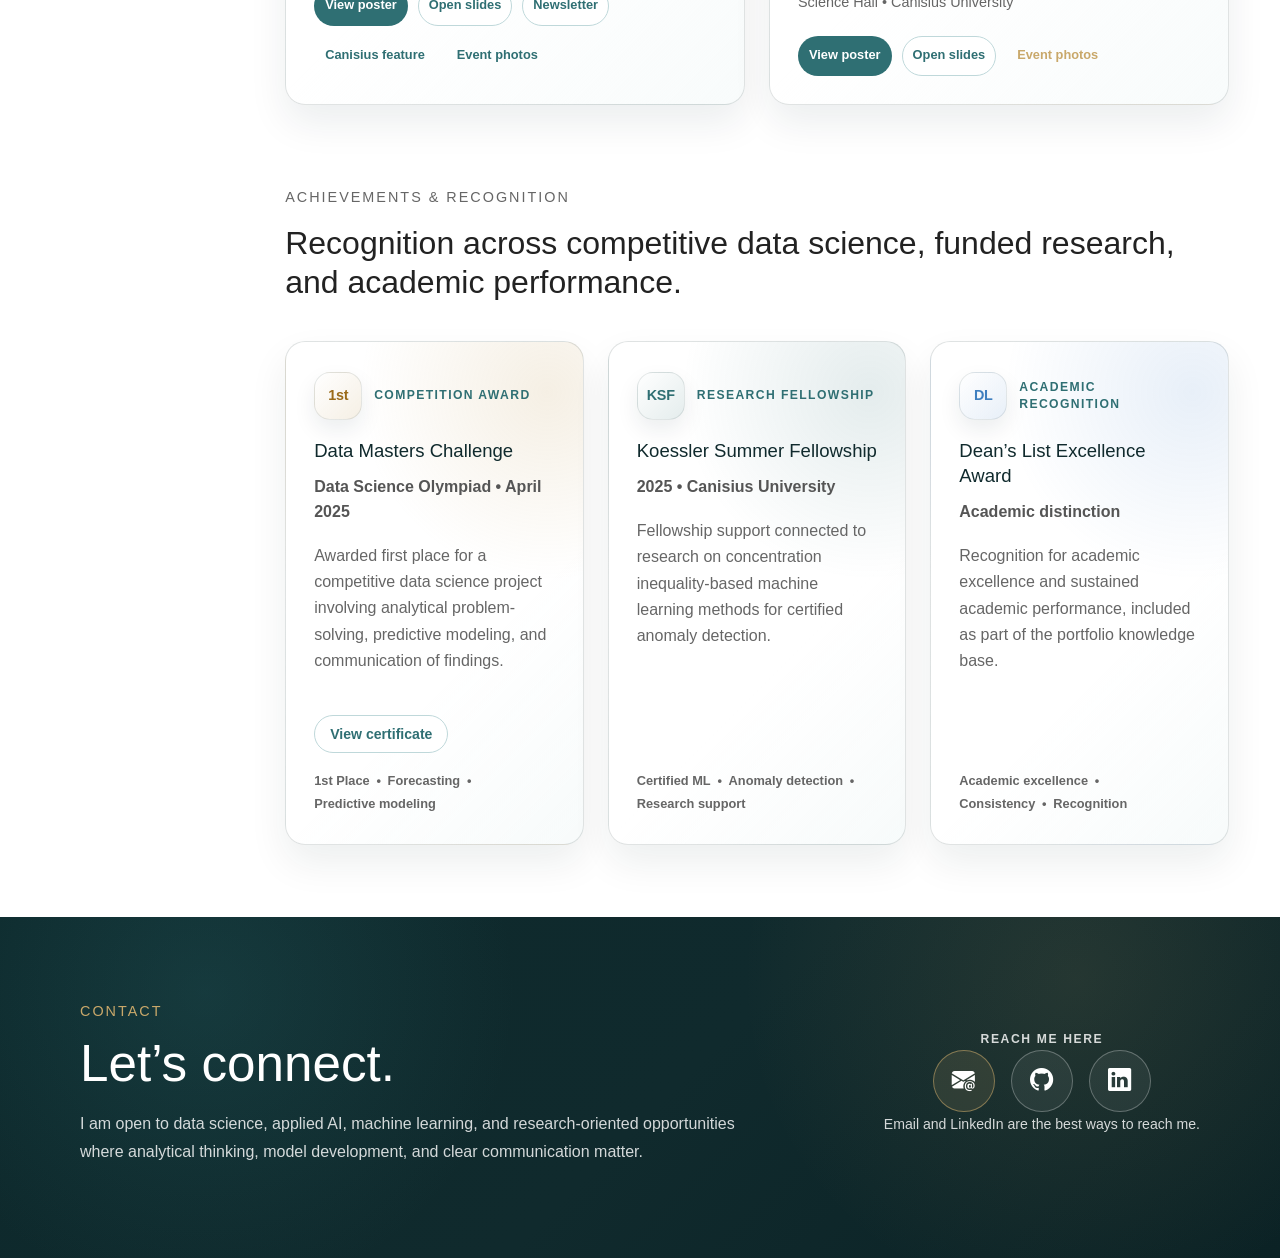
==== commit a4b3cf4d: "Add About page and expanded Ariel interface" ====
--- a/index.html
+++ b/index.html
@@ -28,6 +28,21 @@
          retrieval-augmented AI assistants, and analytics systems that turn complex data into reliable decisions.
 
       </p>
+
+      <div class="hero-links">
+        <a href="about.html">About Me</a>
+
+        <a
+          href="#assistantPanel"
+          id="openAssistantLink"
+          class="hero-link-assistant"
+          role="button"
+          aria-controls="assistantPanel"
+          aria-expanded="false"
+        >
+          Ask Ariel
+        </a>
+      </div>
 
     </div>
   </header>
--- a/styles.css
+++ b/styles.css
@@ -9454,7 +9454,7 @@
    Tableau dashboards, BI storytelling, and visual analytics.
 
    Page file:
-   - projects/tableau.html
+   - projects/visualizations.html
 
    Scope:
    - All rules are scoped to .tableau-page or tableau-specific classes.
@@ -9829,6 +9829,28 @@
         border-color 180ms ease;
 }
 
+.tableau-dashboard-row-map {
+    grid-template-columns: minmax(0, 1.65fr) minmax(250px, 0.58fr);
+    min-height: 350px;
+}
+
+.tableau-dashboard-row-map .tableau-dashboard-preview {
+    min-height: 350px;
+}
+
+.tableau-dashboard-row-map .tableau-dashboard-panel {
+    padding: 18px 20px;
+}
+
+.tableau-dashboard-row-map .tableau-dashboard-panel p {
+    font-size: 0.93rem;
+    line-height: 1.62;
+}
+
+.tableau-dashboard-row-map .tableau-insight-list {
+    margin: 8px 0 20px;
+}
+
 .tableau-dashboard-row:hover {
     transform: translateY(-3px);
     border-color: rgba(79, 127, 168, 0.24);
@@ -9890,8 +9912,7 @@
     text-transform: uppercase;
 }
 
-.tableau-dashboard-panel h3,
-.tableau-placeholder-visual h3 {
+.tableau-dashboard-panel h3 {
     margin-bottom: 12px;
     color: var(--color-dark);
     font-size: clamp(1.0rem, 1.0vw, 1.0rem);
@@ -9901,7 +9922,7 @@
 
 .tableau-dashboard-panel p {
     color: var(--tableau-text);
-    font-size: 0.9rem;
+    font-size: 0.93rem;
     line-height: 1.58;
 }
 
@@ -9933,49 +9954,6 @@
 
 .tableau-dashboard-action:hover {
     color: var(--color-dark);
-}
-
-.tableau-dashboard-action-disabled {
-    color: var(--color-muted);
-    cursor: not-allowed;
-}
-
-.tableau-placeholder-visual {
-    min-height: 320px;
-    padding: 34px;
-    display: flex;
-    flex-direction: column;
-    justify-content: center;
-    background:
-        radial-gradient(circle at 82% 16%, rgba(201, 168, 106, 0.18), transparent 32%),
-        linear-gradient(135deg, rgba(17, 35, 52, 0.94), rgba(44, 85, 118, 0.82)),
-        url("images/projects/cards/visualization-bg.png");
-    background-size: cover;
-    background-position: center;
-    color: white;
-}
-
-.tableau-placeholder-badge {
-    width: fit-content;
-    margin-bottom: 18px;
-    padding: 8px 12px;
-    border-radius: 999px;
-    background: rgba(201, 168, 106, 0.18);
-    color: var(--color-gold);
-    font-size: 0.76rem;
-    font-weight: 900;
-    letter-spacing: 0.12em;
-    text-transform: uppercase;
-}
-
-.tableau-placeholder-visual h3 {
-    max-width: 620px;
-    color: white;
-}
-
-.tableau-placeholder-visual p {
-    max-width: 680px;
-    color: rgba(255, 255, 255, 0.78);
 }
 
 .tableau-process-figure {
@@ -10104,10 +10082,6 @@
     .tableau-dashboard-panel {
         padding: 24px;
     }
-
-    .tableau-placeholder-visual {
-        min-height: 300px;
-    }
 }
 
 @media (max-width: 560px) {
@@ -10208,13 +10182,7 @@
         padding: 20px;
     }
 
-    .tableau-placeholder-visual {
-        min-height: 260px;
-        padding: 24px;
-    }
-
-    .tableau-dashboard-panel h3,
-    .tableau-placeholder-visual h3 {
+    .tableau-dashboard-panel h3 {
         font-size: 1.55rem;
     }
 
@@ -10226,4 +10194,1308 @@
     .tableau-insight-list span {
         font-size: 0.72rem;
     }
+}
+
+/* =========================================================
+   ABOUT PAGE
+   Standalone professional narrative page.
+
+   Page file:
+   - about.html
+
+   Main tuning controls:
+   - --about-page-max controls the body width
+   - --about-sidebar-width controls the sticky navigation width
+   - --about-content-gap controls space between navigation and content
+   ========================================================= */
+
+.about-page-body {
+    background: #ffffff;
+}
+
+/* Hero */
+
+.about-hero {
+    --about-hero-min-height: 300px;
+
+    position: relative;
+    width: 100vw;
+    min-height: var(--about-hero-min-height);
+    margin-left: calc(50% - 50vw);
+    padding: 65px var(--site-gutter) 52px;
+    display: flex;
+    align-items: center;
+    overflow: hidden;
+    color: white;
+    background:
+        radial-gradient(circle at 18% 24%, rgba(201, 168, 106, 0.18), transparent 30%),
+        linear-gradient(
+            90deg,
+            rgba(8, 28, 31, 0.90) 0%,
+            rgba(8, 28, 31, 0.64) 48%,
+            rgba(8, 28, 31, 0.30) 100%
+        ),
+        url("images/hero/hero-background3.jpg");
+    background-size: cover;
+    background-position: center;
+}
+
+.about-hero-back {
+    position: absolute;
+    top: 28px;
+    left: var(--site-gutter);
+    z-index: 3;
+    display: inline-flex;
+    align-items: center;
+    gap: 8px;
+    color: rgba(255, 255, 255, 0.86);
+    text-decoration: none;
+    font-size: 0.92rem;
+    font-weight: 700;
+}
+
+.about-hero-back:hover {
+    color: var(--color-gold);
+}
+
+.about-hero-inner {
+    position: relative;
+    z-index: 2;
+    width: min(1280px, 100%);
+    margin: 0 auto;
+    display: grid;
+    grid-template-columns: minmax(240px, 330px) minmax(0, 1fr);
+    gap: clamp(42px, 6vw, 86px);
+    align-items: center;
+}
+
+.about-hero-image {
+    position: relative;
+    margin: 0;
+    display: grid;
+    place-items: center;
+}
+
+.about-hero-image::before {
+    content: "";
+    position: absolute;
+    width: 330px;
+    height: 330px;
+    border-radius: 50%;
+    background: radial-gradient(circle, rgba(47, 111, 115, 0.34), transparent 64%);
+}
+
+.about-hero-image img {
+    position: relative;
+    width: 286px;
+    height: 286px;
+    display: block;
+    object-fit: cover;
+    border: 4px solid rgba(255, 255, 255, 0.18);
+    border-radius: 50%;
+    box-shadow:
+        0 26px 64px rgba(0, 0, 0, 0.34),
+        0 0 0 12px rgba(255, 255, 255, 0.04);
+}
+
+.about-hero-copy .section-label {
+    margin-bottom: 14px;
+    color: var(--color-gold);
+    font-weight: 850;
+}
+
+.about-hero-copy h1 {
+    max-width: 900px;
+    margin: 0 0 24px;
+    color: white;
+    font-size: clamp(2.25rem, 3.7vw, 2.7rem);
+    line-height: 1.02;
+    letter-spacing: -0.045em;
+}
+
+.about-hero-lead,
+.about-hero-summary {
+    max-width: 840px;
+    margin: 0;
+    color: rgba(255, 255, 255, 0.84);
+    line-height: 1.72;
+}
+
+.about-hero-lead {
+    font-size: 1.08rem;
+    font-weight: 650;
+}
+
+.about-hero-summary {
+    margin-top: 14px;
+    font-size: 0.99rem;
+}
+
+.about-hero-actions {
+    display: flex;
+    flex-wrap: wrap;
+    gap: 12px;
+    margin-top: 28px;
+}
+
+.about-hero-button {
+    min-height: 44px;
+    display: inline-flex;
+    align-items: center;
+    justify-content: center;
+    padding: 12px 18px;
+    border-radius: 999px;
+    text-decoration: none;
+    font-size: 0.88rem;
+    font-weight: 800;
+    line-height: 1;
+    transition:
+        transform 180ms ease,
+        background 180ms ease,
+        border-color 180ms ease,
+        color 180ms ease;
+}
+
+.about-hero-button:hover {
+    transform: translateY(-2px);
+}
+
+.about-hero-button-primary {
+    border: 1px solid white;
+    background: white;
+    color: var(--color-dark);
+}
+
+.about-hero-button-primary:hover {
+    border-color: var(--color-gold);
+    background: var(--color-gold);
+    color: var(--color-dark);
+}
+
+.about-hero-button-secondary {
+    border: 1px solid rgba(255, 255, 255, 0.46);
+    background: rgba(255, 255, 255, 0.08);
+    color: white;
+    backdrop-filter: blur(6px);
+}
+
+.about-hero-button-secondary:hover {
+    border-color: rgba(201, 168, 106, 0.72);
+    background: rgba(201, 168, 106, 0.14);
+    color: var(--color-gold);
+}
+
+/* Page shell */
+
+.about-page-shell {
+    --about-page-max: 1660px;
+    --about-sidebar-width: 170px;
+    --about-content-gap: 64px;
+    --about-sidebar-offset-x: -34px;
+    --about-padding-x: clamp(28px, 4vw, 72px);
+
+    max-width: var(--about-page-max);
+    margin: 0 auto;
+    padding: 56px var(--about-padding-x) 82px;
+    display: grid;
+    grid-template-columns: var(--about-sidebar-width) minmax(0, 1fr);
+    gap: var(--about-content-gap);
+}
+
+.about-page-sidebar {
+    min-width: 0;
+}
+
+.about-section-nav {
+    position: sticky;
+    top: 92px;
+    display: flex;
+    flex-direction: column;
+    width: 100%;
+    transform: translateX(var(--about-sidebar-offset-x));
+}
+
+.about-section-nav a {
+    display: block;
+    padding: 13px 0 12px;
+    border-bottom: 1px solid rgba(16, 42, 45, 0.18);
+    color: var(--color-muted);
+    text-decoration: none;
+    font-size: 0.92rem;
+    font-weight: 650;
+    line-height: 1.35;
+    transition:
+        color 180ms ease,
+        border-color 180ms ease,
+        transform 180ms ease;
+}
+
+.about-section-nav a:hover,
+.about-section-nav a:focus-visible {
+    color: var(--portfolio-accent);
+    border-bottom-color: var(--portfolio-accent);
+    transform: translateX(8px);
+}
+
+.about-page-content {
+    min-width: 0;
+}
+
+.about-section {
+    max-width: none;
+    padding: 0 0 40px;
+    margin-bottom: 44px;
+    border-bottom: 1px solid rgba(16, 42, 45, 0.10);
+    scroll-margin-top: 34px;
+}
+
+.about-section:last-child {
+    padding-bottom: 0;
+    margin-bottom: 0;
+    border-bottom: none;
+}
+
+.about-section > .section-label {
+    margin-bottom: 10px;
+    color: var(--portfolio-accent);
+    font-weight: 850;
+}
+
+.about-section > h2 {
+    position: relative;
+    max-width: 980px;
+    margin: 0 0 20px;
+    color: var(--color-dark);
+    font-size: clamp(1.8rem, 2.5vw, 2.65rem);
+    line-height: 1.14;
+    letter-spacing: -0.035em;
+}
+
+.about-section > h2::before {
+    content: "";
+    width: 52px;
+    height: 4px;
+    display: block;
+    margin-bottom: 14px;
+    border-radius: 999px;
+    background: linear-gradient(90deg, var(--color-gold), var(--portfolio-accent));
+}
+
+.about-section > p {
+    max-width: 900px;
+    color: #263234;
+    font-size: 1.02rem;
+    line-height: 1.75;
+}
+
+.about-section-intro {
+    font-weight: 700;
+}
+
+/* Overview cards */
+
+.about-profile-grid {
+    max-width: 1080px;
+    margin-top: 30px;
+    display: grid;
+    grid-template-columns: repeat(3, minmax(0, 1fr));
+    gap: 18px;
+}
+
+.about-profile-card,
+.about-education-card,
+.about-focus-card,
+.about-experience-card {
+    border: 1px solid rgba(16, 42, 45, 0.12);
+    border-radius: 18px;
+    background:
+        radial-gradient(circle at 90% 10%, rgba(238, 246, 246, 0.72), transparent 34%),
+        linear-gradient(135deg, #ffffff 0%, #ffffff 62%, rgba(238, 246, 246, 0.44) 100%);
+    box-shadow: 0 16px 34px rgba(16, 42, 45, 0.065);
+}
+
+.about-profile-card {
+    min-height: 220px;
+    padding: 24px;
+}
+
+.about-card-number {
+    display: inline-flex;
+    margin-bottom: 18px;
+    color: var(--portfolio-accent);
+    font-size: 0.78rem;
+    font-weight: 900;
+    letter-spacing: 0.12em;
+}
+
+.about-profile-card h3,
+.about-education-card h3,
+.about-focus-card h3,
+.about-experience-card h3 {
+    color: var(--color-dark);
+    line-height: 1.3;
+}
+
+.about-profile-card p,
+.about-education-card p,
+.about-focus-card p,
+.about-experience-card p {
+    color: var(--color-muted);
+    line-height: 1.65;
+}
+
+/* Career journey */
+
+.about-journey {
+    position: relative;
+    max-width: 980px;
+    margin-top: 32px;
+    display: grid;
+    gap: 16px;
+}
+
+.about-journey::before {
+    content: "";
+    position: absolute;
+    top: 24px;
+    bottom: 24px;
+    left: 25px;
+    width: 2px;
+    background: linear-gradient(
+        180deg,
+        var(--color-gold),
+        var(--portfolio-accent),
+        rgba(47, 111, 115, 0.18)
+    );
+}
+
+.about-journey-step {
+    position: relative;
+    display: grid;
+    grid-template-columns: 52px minmax(0, 1fr);
+    gap: 20px;
+    align-items: flex-start;
+    padding: 20px 22px 20px 0;
+}
+
+.about-journey-marker {
+    position: relative;
+    z-index: 2;
+    width: 52px;
+    height: 52px;
+    display: grid;
+    place-items: center;
+    border: 1px solid rgba(47, 111, 115, 0.20);
+    border-radius: 50%;
+    background: white;
+    color: var(--portfolio-accent);
+    font-size: 0.76rem;
+    font-weight: 900;
+    box-shadow: 0 12px 28px rgba(16, 42, 45, 0.10);
+}
+
+.about-journey-step h3 {
+    margin: 2px 0 8px;
+    color: var(--color-dark);
+    font-size: 1.18rem;
+}
+
+.about-journey-step p {
+    max-width: 820px;
+    margin: 0;
+    color: var(--color-muted);
+    line-height: 1.68;
+}
+
+/* Experience timeline */
+
+.about-experience-timeline {
+    max-width: 1120px;
+    margin-top: 32px;
+    display: grid;
+    gap: 22px;
+}
+
+.about-experience-item {
+    display: grid;
+    grid-template-columns: 190px minmax(0, 1fr);
+    gap: 24px;
+    align-items: stretch;
+}
+
+.about-experience-meta {
+    padding-top: 22px;
+    display: flex;
+    flex-direction: column;
+    gap: 7px;
+}
+
+.about-experience-date {
+    color: var(--portfolio-accent);
+    font-size: 0.85rem;
+    font-weight: 900;
+}
+
+.about-experience-location {
+    color: var(--color-muted);
+    font-size: 0.84rem;
+    line-height: 1.45;
+}
+
+.about-experience-card {
+    position: relative;
+    padding: 26px;
+}
+
+.about-experience-card::before {
+    content: "";
+    position: absolute;
+    top: 28px;
+    left: -31px;
+    width: 14px;
+    height: 14px;
+    border: 3px solid white;
+    border-radius: 50%;
+    background: var(--portfolio-accent);
+    box-shadow: 0 0 0 1px rgba(47, 111, 115, 0.20);
+}
+
+.about-experience-item:not(:last-child) .about-experience-card::after {
+    content: "";
+    position: absolute;
+    top: 42px;
+    bottom: -38px;
+    left: -25px;
+    width: 1px;
+    background: rgba(47, 111, 115, 0.24);
+}
+
+.about-experience-organization {
+    margin: 0 0 7px;
+    color: var(--portfolio-accent) !important;
+    font-size: 0.78rem;
+    font-weight: 900;
+    letter-spacing: 0.08em;
+    text-transform: uppercase;
+}
+
+.about-experience-card h3 {
+    margin: 0 0 14px;
+    font-size: 1.25rem;
+}
+
+.about-experience-card > p:not(.about-experience-organization) {
+    margin-bottom: 18px;
+}
+
+.about-inline-link {
+    display: inline-flex;
+    align-items: center;
+    gap: 8px;
+    color: var(--portfolio-accent);
+    text-decoration: none;
+    font-size: 0.88rem;
+    font-weight: 850;
+}
+
+.about-inline-link:hover {
+    color: var(--color-dark);
+}
+
+/* Education */
+
+.about-education-grid {
+    max-width: 1080px;
+    margin-top: 30px;
+    display: grid;
+    grid-template-columns: repeat(2, minmax(0, 1fr));
+    gap: 20px;
+}
+
+.about-education-card {
+    min-height: 100%;
+    padding: 28px;
+}
+
+.about-education-card-featured {
+    border-color: rgba(201, 168, 106, 0.32);
+    background:
+        radial-gradient(circle at 90% 10%, rgba(201, 168, 106, 0.16), transparent 34%),
+        linear-gradient(135deg, #ffffff 0%, #ffffff 62%, rgba(238, 246, 246, 0.44) 100%);
+}
+
+.about-education-level {
+    margin: 0 0 12px;
+    color: var(--portfolio-accent) !important;
+    font-size: 0.76rem;
+    font-weight: 900;
+    letter-spacing: 0.10em;
+    text-transform: uppercase;
+}
+
+.about-education-card h3 {
+    margin: 0 0 12px;
+    font-size: 1.28rem;
+}
+
+.about-education-school {
+    margin: 0;
+    color: var(--color-dark) !important;
+    font-weight: 800;
+}
+
+.about-education-date {
+    margin: 5px 0 18px;
+    color: var(--color-muted) !important;
+    font-size: 0.88rem;
+}
+
+/* Focus areas */
+
+.about-focus-grid {
+    max-width: 1120px;
+    margin-top: 30px;
+    display: grid;
+    grid-template-columns: repeat(2, minmax(0, 1fr));
+    gap: 18px;
+}
+
+.about-focus-card {
+    min-height: 210px;
+    padding: 24px;
+}
+
+.about-focus-card:last-child {
+    grid-column: 1 / -1;
+    max-width: calc(50% - 9px);
+}
+
+.about-focus-card > i {
+    width: 42px;
+    height: 42px;
+    display: grid;
+    place-items: center;
+    margin-bottom: 18px;
+    border-radius: 14px;
+    background: var(--portfolio-accent-soft);
+    color: var(--portfolio-accent);
+    font-size: 1.15rem;
+}
+
+.about-focus-card h3 {
+    margin: 0 0 12px;
+    font-size: 1.12rem;
+}
+
+/* Current direction */
+
+.about-role-grid {
+    max-width: 980px;
+    margin-top: 28px;
+    display: grid;
+    grid-template-columns: repeat(3, minmax(0, 1fr));
+    gap: 16px;
+}
+
+.about-role-card {
+    min-height: 92px;
+    display: grid;
+    place-items: center;
+    padding: 20px;
+    border: 1px solid rgba(47, 111, 115, 0.20);
+    border-radius: 18px;
+    background:
+        radial-gradient(circle at 88% 10%, rgba(201, 168, 106, 0.10), transparent 34%),
+        linear-gradient(135deg, var(--portfolio-accent-soft), #ffffff);
+    color: var(--portfolio-accent);
+    font-weight: 900;
+    line-height: 1.35;
+    text-align: center;
+    box-shadow: 0 12px 28px rgba(16, 42, 45, 0.055);
+}
+
+.about-direction-copy {
+    margin-top: 24px;
+}
+
+/* Contact */
+
+.about-contact-section {
+    padding-bottom: 0;
+}
+
+.about-contact-panel {
+    max-width: 1120px;
+    padding: 42px;
+    display: grid;
+    grid-template-columns: minmax(0, 1.15fr) minmax(260px, 0.6fr);
+    gap: 42px;
+    align-items: center;
+    border-radius: 24px;
+    background:
+        radial-gradient(circle at 16% 22%, rgba(47, 111, 115, 0.24), transparent 28%),
+        radial-gradient(circle at 84% 18%, rgba(201, 168, 106, 0.12), transparent 30%),
+        linear-gradient(135deg, #0d292c 0%, #102a2d 52%, #0b2225 100%);
+    color: white;
+    box-shadow: 0 24px 54px rgba(16, 42, 45, 0.18);
+}
+
+.about-contact-copy .section-label {
+    margin-bottom: 10px;
+    color: var(--color-gold);
+    font-weight: 850;
+}
+
+.about-contact-copy h2 {
+    margin: 0 0 16px;
+    color: white;
+    font-size: clamp(2rem, 3.4vw, 3rem);
+}
+
+.about-contact-copy p {
+    max-width: 720px;
+    color: rgba(255, 255, 255, 0.80);
+    line-height: 1.72;
+}
+
+.about-contact-links {
+    display: grid;
+    gap: 12px;
+}
+
+.about-contact-links a {
+    min-height: 50px;
+    display: flex;
+    align-items: center;
+    gap: 12px;
+    padding: 12px 16px;
+    border: 1px solid rgba(255, 255, 255, 0.20);
+    border-radius: 14px;
+    background: rgba(255, 255, 255, 0.06);
+    color: white;
+    text-decoration: none;
+    font-weight: 800;
+    transition:
+        transform 180ms ease,
+        background 180ms ease,
+        border-color 180ms ease,
+        color 180ms ease;
+}
+
+.about-contact-links a:hover {
+    transform: translateX(4px);
+    border-color: rgba(201, 168, 106, 0.64);
+    background: rgba(201, 168, 106, 0.14);
+    color: var(--color-gold);
+}
+
+/* Responsive */
+
+@media (max-width: 1000px) {
+    .about-hero {
+        min-height: auto;
+        padding: 82px 24px 56px;
+    }
+
+    .about-hero-back {
+        left: 24px;
+    }
+
+    .about-hero-inner {
+        grid-template-columns: 1fr;
+        gap: 30px;
+    }
+
+    .about-hero-image {
+        justify-content: flex-start;
+    }
+
+    .about-hero-image::before {
+        width: 230px;
+        height: 230px;
+    }
+
+    .about-hero-image img {
+        width: 190px;
+        height: 190px;
+    }
+
+    .about-page-shell {
+        grid-template-columns: 1fr;
+        gap: 28px;
+        padding: 38px 24px 70px;
+    }
+
+    .about-section-nav {
+        position: static;
+        flex-direction: row;
+        gap: 10px;
+        overflow-x: auto;
+        padding-bottom: 8px;
+        transform: none;
+        scrollbar-width: none;
+        -ms-overflow-style: none;
+    }
+
+    .about-section-nav::-webkit-scrollbar {
+        display: none;
+    }
+
+    .about-section-nav a {
+        flex: 0 0 auto;
+        padding: 9px 13px;
+        border: 1px solid rgba(16, 42, 45, 0.18);
+        border-radius: 999px;
+        background: white;
+        font-size: 0.82rem;
+    }
+
+    .about-section-nav a:hover,
+    .about-section-nav a:focus-visible {
+        transform: none;
+        border-color: var(--portfolio-accent-border);
+        background: var(--portfolio-accent-soft);
+    }
+
+    .about-profile-grid,
+    .about-role-grid {
+        grid-template-columns: 1fr;
+    }
+
+    .about-experience-item {
+        grid-template-columns: 1fr;
+        gap: 8px;
+    }
+
+    .about-experience-meta {
+        padding-top: 0;
+    }
+
+    .about-experience-card::before,
+    .about-experience-card::after {
+        display: none;
+    }
+
+    .about-contact-panel {
+        grid-template-columns: 1fr;
+    }
+}
+
+@media (max-width: 720px) {
+    .about-hero {
+        padding: 72px 22px 46px;
+    }
+
+    .about-hero-copy h1 {
+        font-size: clamp(2.15rem, 10vw, 3rem);
+        line-height: 1.03;
+    }
+
+    .about-hero-lead {
+        font-size: 1rem;
+    }
+
+    .about-hero-actions {
+        display: grid;
+        grid-template-columns: 1fr;
+        max-width: 280px;
+    }
+
+    .about-education-grid,
+    .about-focus-grid {
+        grid-template-columns: 1fr;
+    }
+
+    .about-focus-card:last-child {
+        grid-column: auto;
+        max-width: none;
+    }
+
+    .about-contact-panel {
+        padding: 28px 22px;
+        border-radius: 20px;
+    }
+}
+
+@media (max-width: 560px) {
+    .about-page-shell {
+        padding: 32px 22px 72px;
+    }
+
+    .about-section {
+        padding-bottom: 32px;
+        margin-bottom: 34px;
+    }
+
+    .about-section > h2 {
+        font-size: 1.75rem;
+    }
+
+    .about-profile-card,
+    .about-education-card,
+    .about-focus-card,
+    .about-experience-card {
+        padding: 20px;
+    }
+
+    .about-journey-step {
+        grid-template-columns: 46px minmax(0, 1fr);
+        gap: 16px;
+    }
+
+    .about-journey-marker {
+        width: 46px;
+        height: 46px;
+    }
+
+    .about-journey::before {
+        left: 22px;
+    }
+}
+
+/* =========================================================
+   ARIEL FEEDBACK ICONS
+   Race-neutral inline SVG feedback controls.
+   ========================================================= */
+
+.assistant-feedback-button {
+    width: 36px;
+    height: 34px;
+    min-width: 36px;
+    min-height: 34px;
+    padding: 0;
+}
+
+.assistant-feedback-icon {
+    width: 18px;
+    height: 18px;
+    display: block;
+    fill: none;
+    stroke: currentColor;
+    stroke-width: 1.8;
+    stroke-linecap: round;
+    stroke-linejoin: round;
+    pointer-events: none;
+}
+
+.assistant-feedback-button.is-selected {
+    border-color: var(--portfolio-accent);
+    background: var(--portfolio-accent);
+    color: white;
+}
+
+.assistant-feedback-button.is-selected:disabled {
+    opacity: 1;
+}
+
+.assistant-feedback-button:focus-visible {
+    outline: 3px solid rgba(47, 111, 115, 0.24);
+    outline-offset: 2px;
+}
+
+
+/* =========================================================
+   ARIEL DOCKED PANEL
+   Large right-side panel opened from the homepage Ask Ariel button.
+
+   Main tuning control:
+   - --assistant-dock-width controls desktop panel width
+   ========================================================= */
+
+:root {
+    --assistant-dock-width: clamp(400px, 28vw, 470px);
+}
+
+/* Homepage Ask Ariel button */
+
+.hero-links .hero-link-assistant {
+    border-color: rgba(255, 255, 255, 0.58);
+    background: rgba(16, 42, 45, 0.34);
+    color: white;
+    backdrop-filter: blur(7px);
+}
+
+.hero-links .hero-link-assistant:hover,
+.hero-links .hero-link-assistant:focus-visible {
+    border-color: var(--color-gold);
+    background: rgba(201, 168, 106, 0.18);
+    color: var(--color-gold);
+}
+
+/* Full-height Ariel panel */
+
+.assistant-widget.assistant-docked {
+    top: 0;
+    right: 0;
+    bottom: 0;
+    width: var(--assistant-dock-width);
+    height: 100vh;
+    height: 100dvh;
+}
+
+.assistant-widget.assistant-docked .assistant-toggle,
+.assistant-widget.assistant-docked .assistant-callout {
+    display: none;
+}
+
+.assistant-widget.assistant-docked .assistant-panel {
+    position: fixed;
+    top: 0;
+    right: 0;
+    bottom: 0;
+    width: var(--assistant-dock-width);
+    max-width: none;
+    max-height: none;
+    display: flex;
+    border-top: none;
+    border-right: none;
+    border-bottom: none;
+    border-radius: 0;
+    box-shadow: -18px 0 46px rgba(0, 0, 0, 0.18);
+}
+
+.assistant-widget.assistant-docked .assistant-panel-header {
+    flex: 0 0 auto;
+    padding: 22px 22px 17px;
+}
+
+.assistant-widget.assistant-docked .assistant-panel-description {
+    flex: 0 0 auto;
+    padding: 16px 22px;
+    font-size: 0.88rem;
+}
+
+.assistant-widget.assistant-docked .assistant-messages {
+    flex: 1 1 auto;
+    min-height: 0;
+    max-height: none;
+    padding: 20px 22px;
+}
+
+.assistant-widget.assistant-docked .assistant-message {
+    font-size: 0.96rem;
+}
+
+.assistant-widget.assistant-docked .assistant-form {
+    flex: 0 0 auto;
+    padding: 17px 22px 13px;
+}
+
+.assistant-widget.assistant-docked .assistant-status {
+    flex: 0 0 auto;
+    min-height: 14px;
+    padding: 0 22px 13px;
+}
+
+/* Desktop split view.
+   The portfolio uses the remaining viewport width while Ariel stays fixed
+   on the right. */
+
+@media (min-width: 1280px) {
+    body.assistant-dock-open {
+        width: calc(100% - var(--assistant-dock-width));
+        min-height: 100vh;
+        overflow-x: hidden;
+        transition: width 220ms ease;
+    }
+
+    /* Full-width page heroes normally use 100vw. In docked mode they
+       use the remaining portfolio width instead of extending beneath Ariel. */
+    body.assistant-dock-open .hero,
+    body.assistant-dock-open .research-hero,
+    body.assistant-dock-open .resource-page-hero,
+    body.assistant-dock-open .ariel-page-hero,
+    body.assistant-dock-open .energy-page-hero,
+    body.assistant-dock-open .smart-city-page-hero,
+    body.assistant-dock-open .breast-cancer-page-hero,
+    body.assistant-dock-open .customer-purchase-page-hero,
+    body.assistant-dock-open .house-price-page-hero,
+    body.assistant-dock-open .tableau-page-hero,
+    body.assistant-dock-open .about-hero {
+        width: 100%;
+        margin-left: 0;
+    }
+
+    /* Homepage hero tuning for the narrower content area. */
+    body.assistant-dock-open .hero {
+        grid-template-columns: minmax(190px, 280px) minmax(0, 1fr);
+        gap: clamp(28px, 4vw, 56px);
+    }
+
+    body.assistant-dock-open .hero-image {
+        transform: none;
+    }
+
+    body.assistant-dock-open .hero-image img {
+        width: min(260px, 100%);
+        height: auto;
+        aspect-ratio: 1;
+    }
+
+    body.assistant-dock-open .hero-text h1 {
+        font-size: clamp(2.5rem, 3vw, 3.2rem);
+    }
+
+    body.assistant-dock-open .hero-text h2 {
+        font-size: clamp(1.35rem, 1.8vw, 1.75rem);
+    }
+
+    /* Remove the fixed left sidebar while the dock is open.
+       The same navigation remains available as horizontal pills. */
+    body.assistant-dock-open .homepage-layout {
+        grid-template-columns: 1fr;
+        gap: 26px;
+        padding: 42px clamp(24px, 3vw, 48px) 0;
+    }
+
+    body.assistant-dock-open .homepage-layout .homepage-side-nav {
+        position: static;
+        flex-direction: row;
+        gap: 10px;
+        overflow-x: auto;
+        padding: 0 0 6px;
+        transform: none;
+        scrollbar-width: none;
+        -ms-overflow-style: none;
+    }
+
+    body.assistant-dock-open .homepage-layout .homepage-side-nav::-webkit-scrollbar {
+        display: none;
+    }
+
+    body.assistant-dock-open .homepage-layout .homepage-side-nav a {
+        flex: 0 0 auto;
+        padding: 9px 13px;
+        border: 1px solid rgba(16, 42, 45, 0.18);
+        border-radius: 999px;
+        background: white;
+        line-height: 1.2;
+        transform: none;
+    }
+
+    body.assistant-dock-open .research-showcase-grid {
+        grid-template-columns: repeat(2, minmax(0, 1fr));
+    }
+}
+
+/* Smaller desktops, tablets, and phones use a full-screen Ariel view.
+   This avoids squeezing complex portfolio layouts into an unusable column. */
+
+@media (max-width: 1279px) {
+    body.assistant-dock-open {
+        width: 100%;
+        overflow: hidden;
+    }
+
+    .assistant-widget.assistant-docked {
+        inset: 0;
+        width: 100%;
+        height: 100vh;
+        height: 100dvh;
+    }
+
+    .assistant-widget.assistant-docked .assistant-panel {
+        inset: 0;
+        width: 100%;
+        height: 100vh;
+        height: 100dvh;
+        border: none;
+        border-radius: 0;
+    }
+
+    .assistant-widget.assistant-docked .assistant-messages {
+        padding: 18px 20px;
+    }
+}
+
+@media (prefers-reduced-motion: reduce) {
+    body.assistant-dock-open {
+        transition: none;
+    }
+}
+
+
+/* =========================================================
+   DOCKED ARIEL: COMPACT RESEARCH CARDS
+   Removes three-column height assumptions when research
+   cards switch to the two-column docked layout.
+   ========================================================= */
+
+@media (min-width: 1280px) {
+    body.assistant-dock-open .research-showcase-grid {
+        align-items: start;
+    }
+
+    body.assistant-dock-open .research-feature-card {
+        min-height: 0;
+        align-self: start;
+    }
+
+    body.assistant-dock-open .research-card-image {
+        height: 240px;
+    }
+
+    body.assistant-dock-open .research-card-body {
+        padding: 22px 22px 24px;
+    }
+
+    body.assistant-dock-open .research-card-body h3 {
+        min-height: 0;
+        margin-bottom: 12px;
+    }
+
+    body.assistant-dock-open
+    .research-card-body
+    > p:not(.status):not(.research-tags) {
+        min-height: 0;
+        margin-bottom: 0;
+    }
+
+    body.assistant-dock-open .research-tags {
+        min-height: 0;
+        margin-top: 14px;
+    }
+
+    body.assistant-dock-open .research-card-actions {
+        padding-top: 14px;
+    }
+}
+
+/* =========================================================
+   ABOUT HERO ALIGNMENT
+   Matches the homepage hero's desktop proportions,
+   spacing, image size, and text hierarchy.
+   ========================================================= */
+
+@media (min-width: 1001px) {
+    .about-hero {
+        --about-hero-min-height: 46vh;
+
+        padding: 52px var(--site-gutter);
+    }
+
+    .about-hero-inner {
+        width: 100%;
+        max-width: none;
+        margin: 0;
+        grid-template-columns:
+            minmax(240px, 360px)
+            minmax(0, 760px);
+        gap: clamp(44px, 6vw, 92px);
+        align-items: center;
+    }
+
+    .about-hero-image {
+        justify-self: start;
+        transform: translateX(50px);
+    }
+
+    .about-hero-image::before {
+        width: 340px;
+        height: 340px;
+    }
+
+    .about-hero-image img {
+        width: 320px;
+        height: 320px;
+    }
+
+    .about-hero-copy {
+        max-width: 780px;
+    }
+
+    .about-hero-copy h1 {
+        max-width: 780px;
+        font-size: clamp(2.6rem, 3.3vw, 2.5rem);
+        line-height: 1.08;
+        letter-spacing: -0.035em;
+    }
+
+    .about-hero-lead,
+    .about-hero-summary {
+        max-width: 760px;
+    }
+
+    .about-hero-lead {
+        font-size: 1.05rem;
+    }
+}
+
+
+/* =========================================================
+   ABOUT HERO: COMPACT MOBILE LAYOUT
+   ========================================================= */
+
+@media (max-width: 720px) {
+    .about-hero {
+        min-height: auto;
+        padding: 56px 20px 30px;
+        align-items: flex-start;
+    }
+
+    .about-hero-back {
+        top: 18px;
+        left: 20px;
+        font-size: 0.78rem;
+    }
+
+    .about-hero-inner {
+        gap: 18px;
+    }
+
+    .about-hero-image {
+        justify-content: center;
+    }
+
+    .about-hero-image::before {
+        width: 160px;
+        height: 160px;
+    }
+
+    .about-hero-image img {
+        width: 132px;
+        height: 132px;
+        border-width: 3px;
+        box-shadow:
+            0 18px 42px rgba(0, 0, 0, 0.30),
+            0 0 0 7px rgba(255, 255, 255, 0.04);
+    }
+
+    .about-hero-copy .section-label {
+        margin-bottom: 8px;
+        font-size: 0.72rem;
+    }
+
+    .about-hero-copy h1 {
+        margin-bottom: 14px;
+        font-size: clamp(1.75rem, 8.4vw, 2.25rem);
+        line-height: 1.04;
+        letter-spacing: -0.04em;
+    }
+
+    .about-hero-lead {
+        font-size: 0.92rem;
+        line-height: 1.55;
+    }
+
+    .about-hero-summary {
+        margin-top: 10px;
+        font-size: 0.86rem;
+        line-height: 1.55;
+    }
+
+    .about-hero-actions {
+        display: grid;
+        grid-template-columns: repeat(2, minmax(0, 1fr));
+        gap: 10px;
+        width: 100%;
+        max-width: 310px;
+        margin-top: 18px;
+    }
+
+    .about-hero-button {
+        min-height: 38px;
+        padding: 10px 12px;
+        font-size: 0.76rem;
+    }
 }
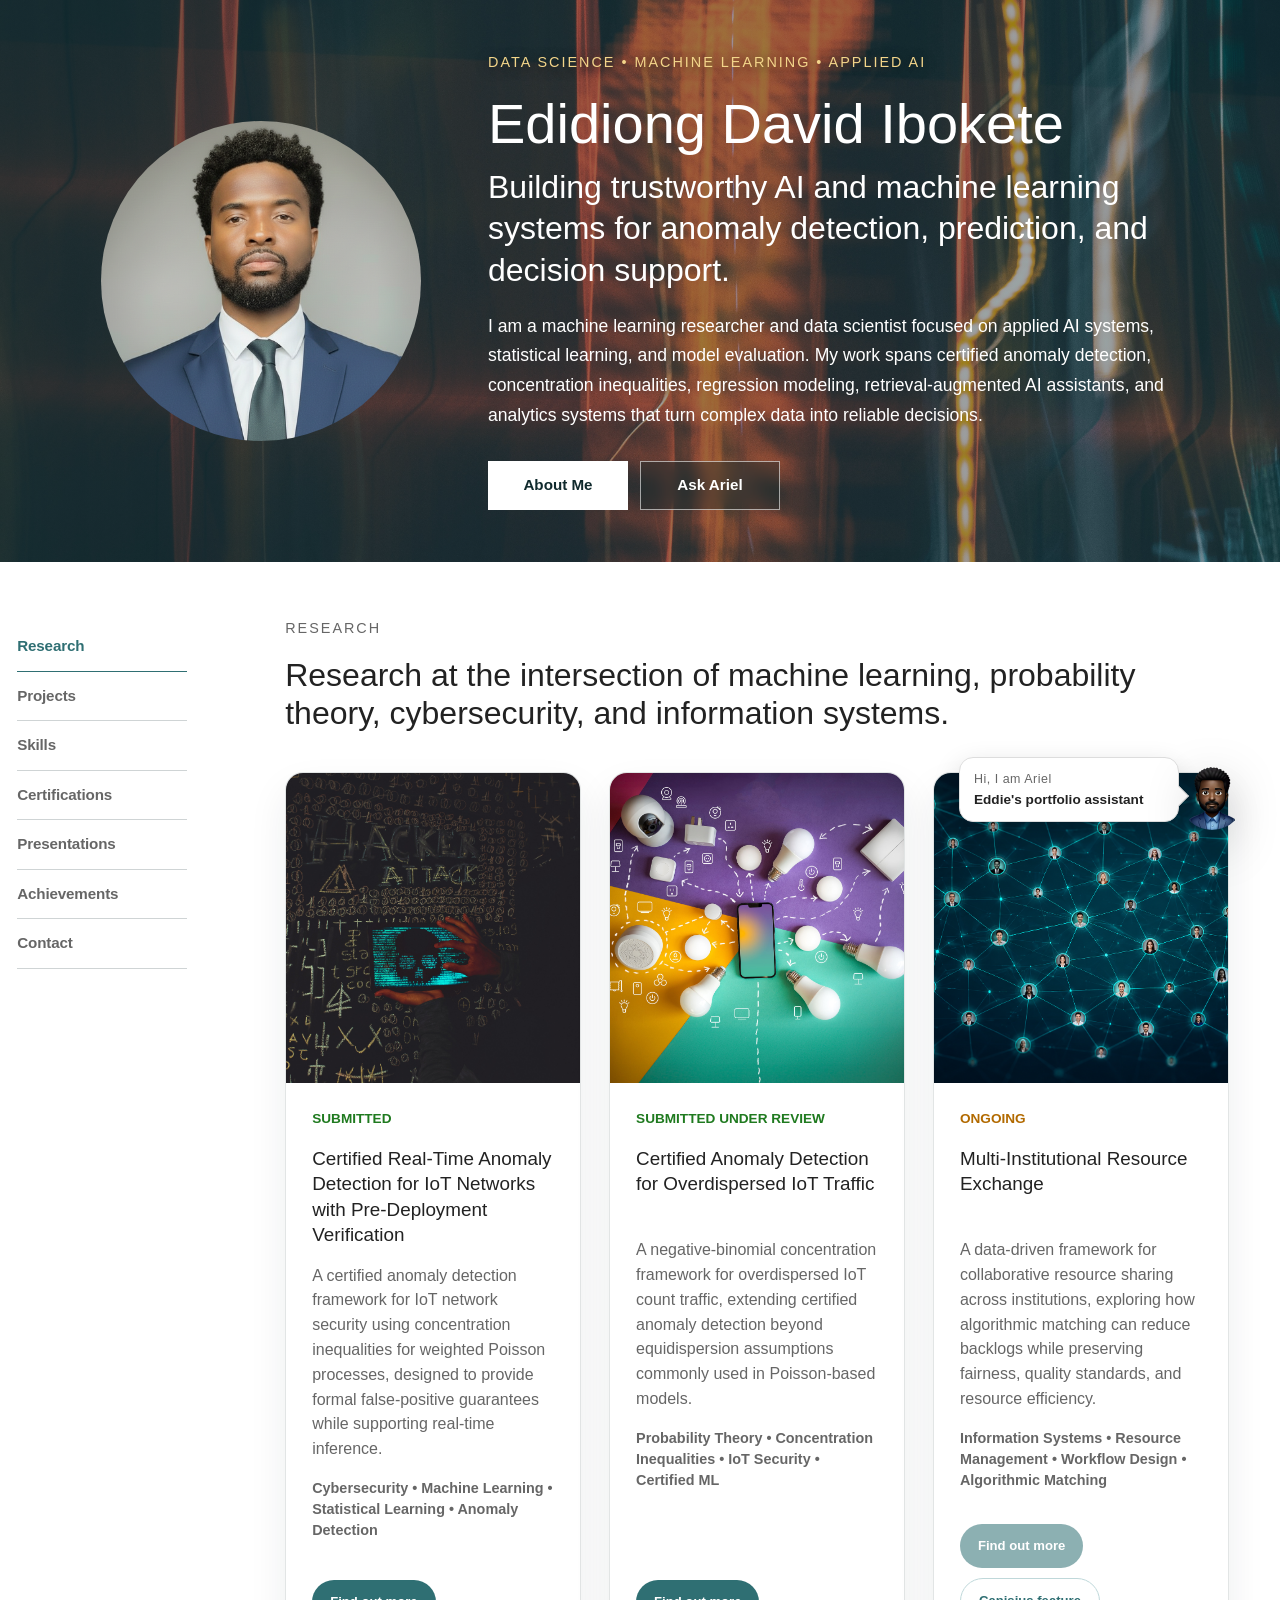
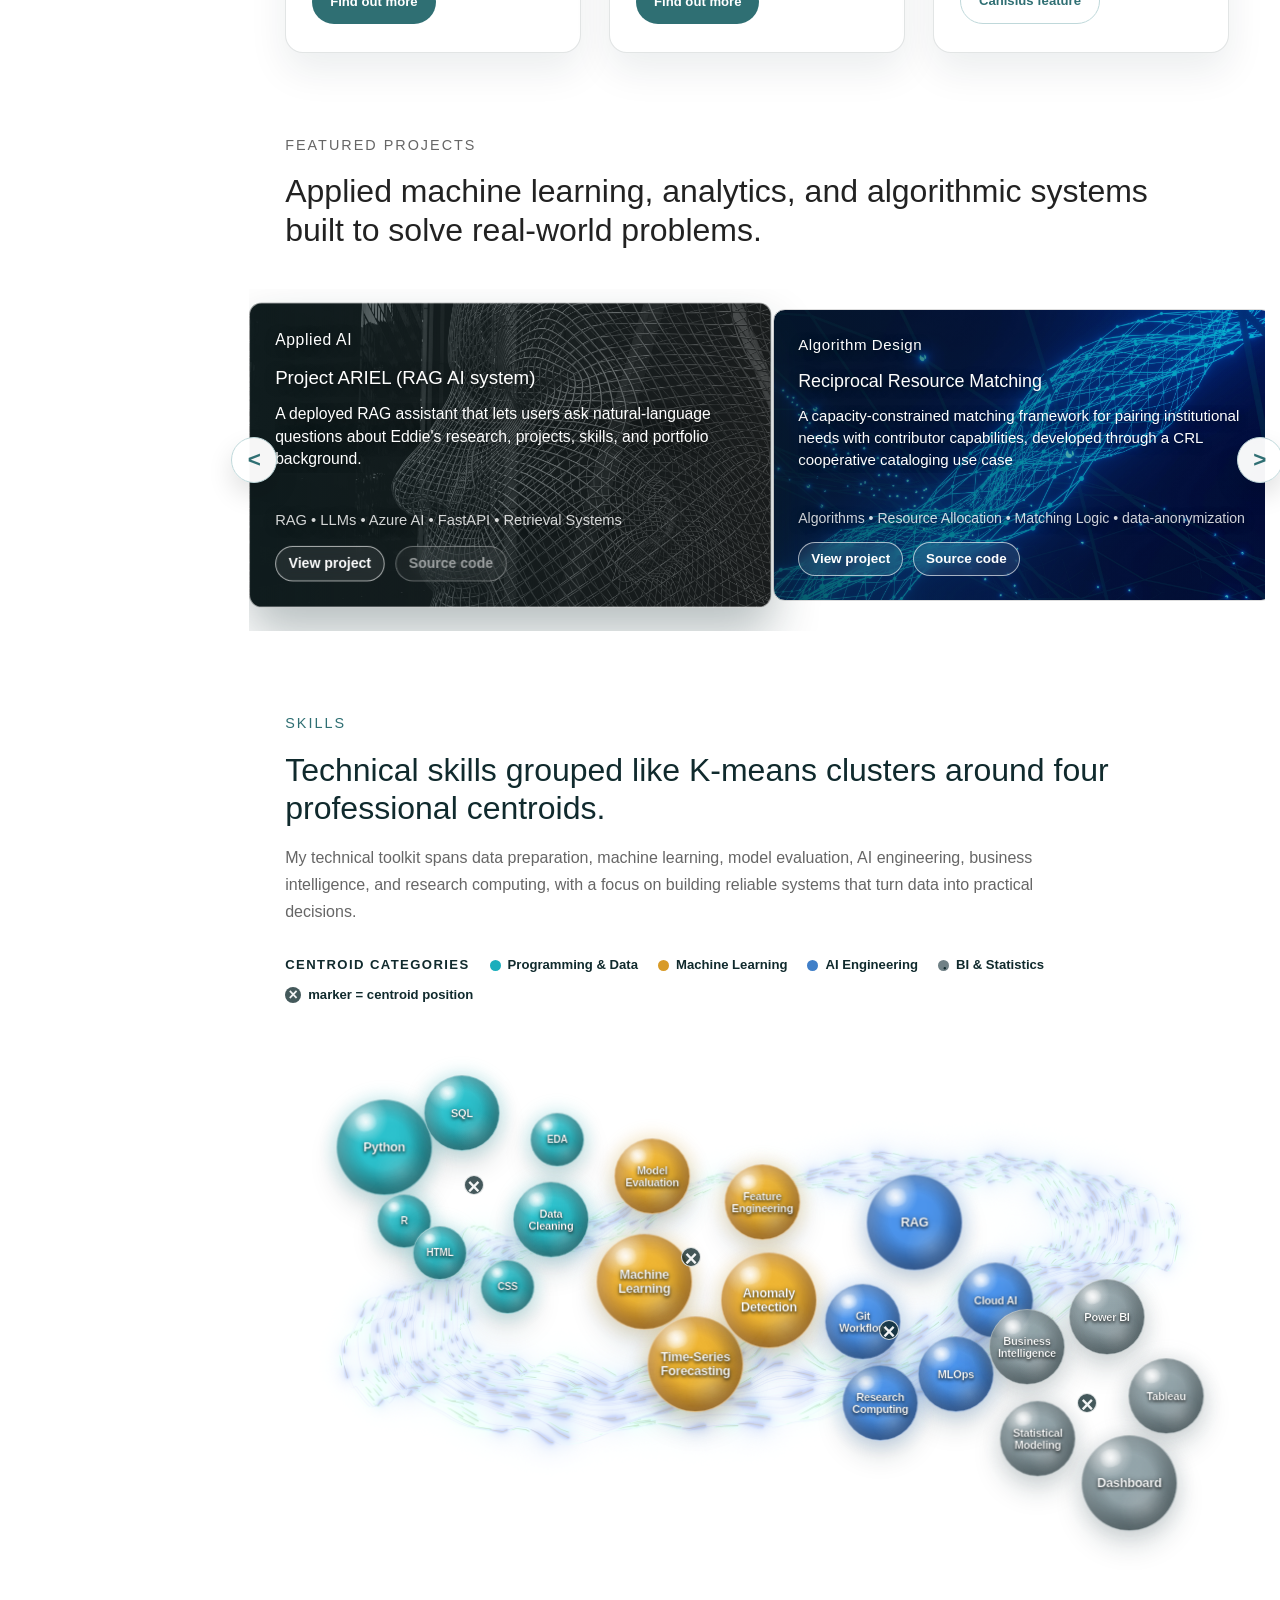
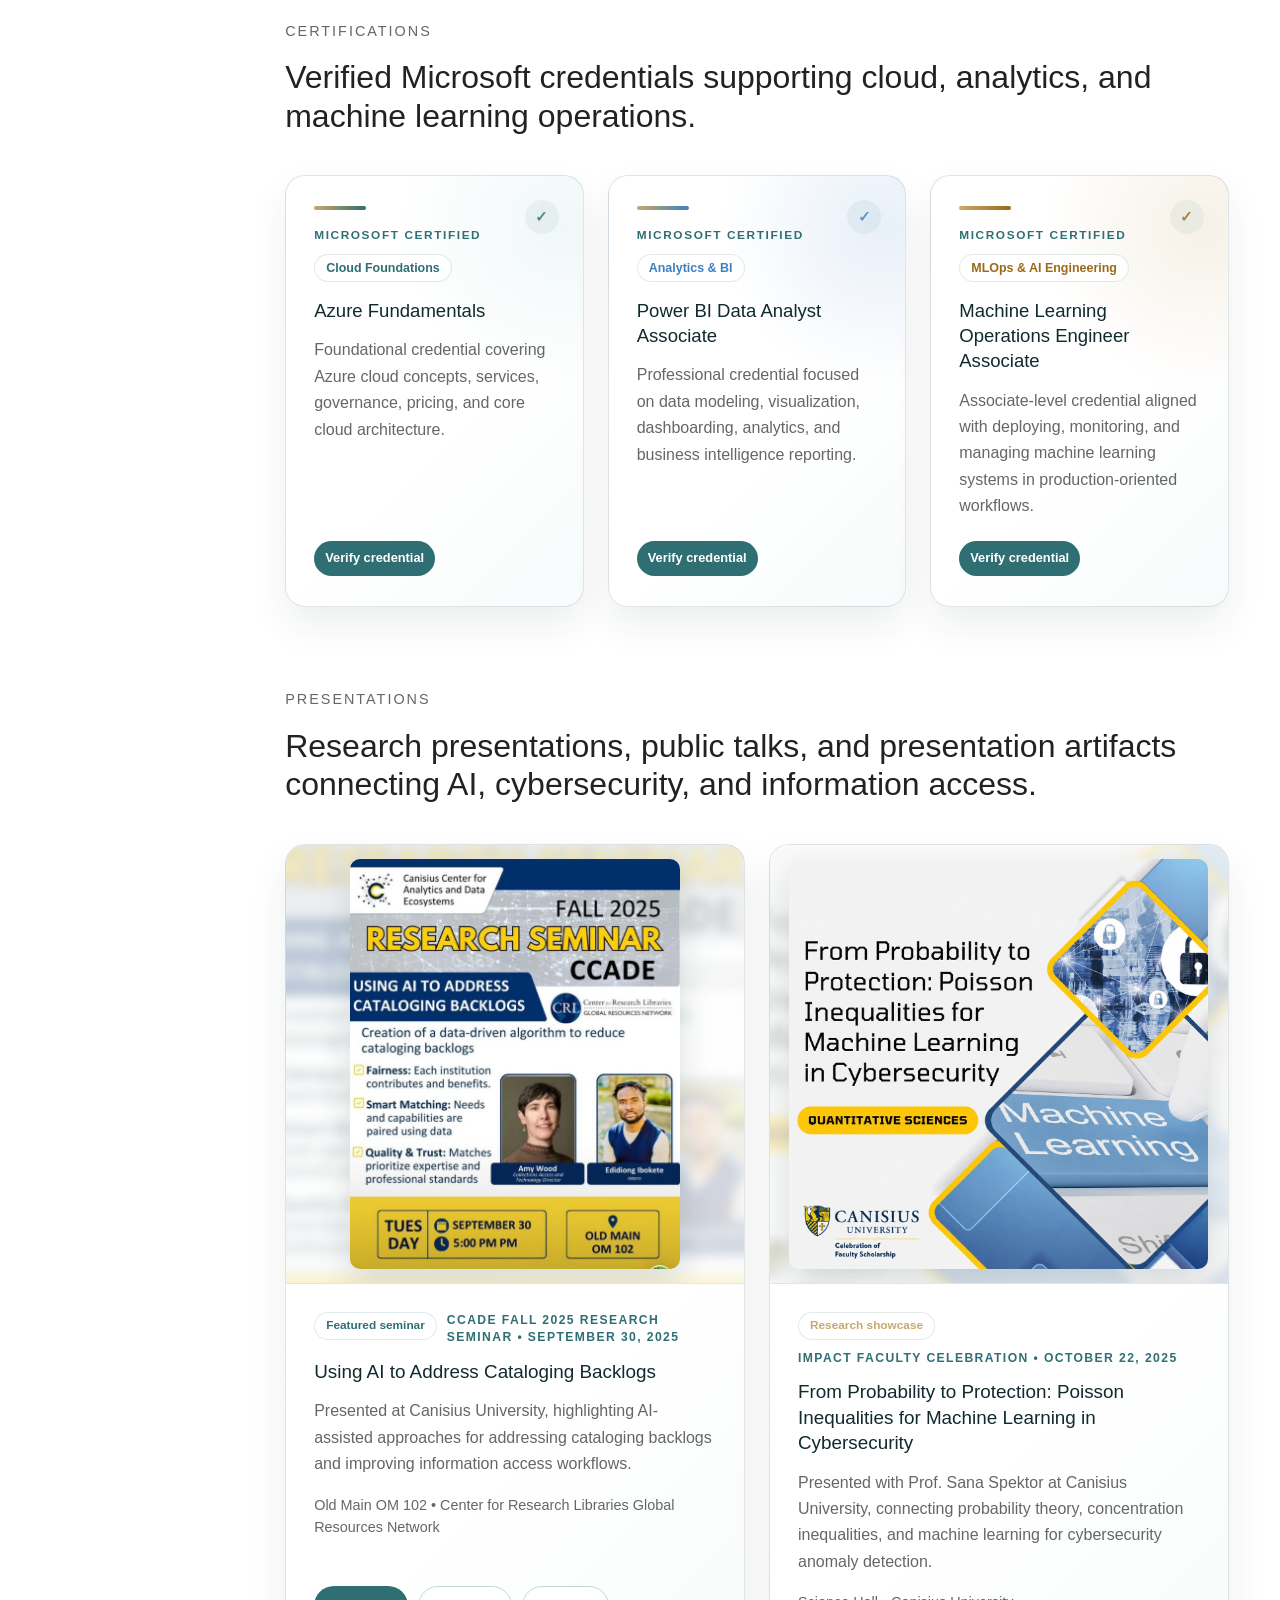
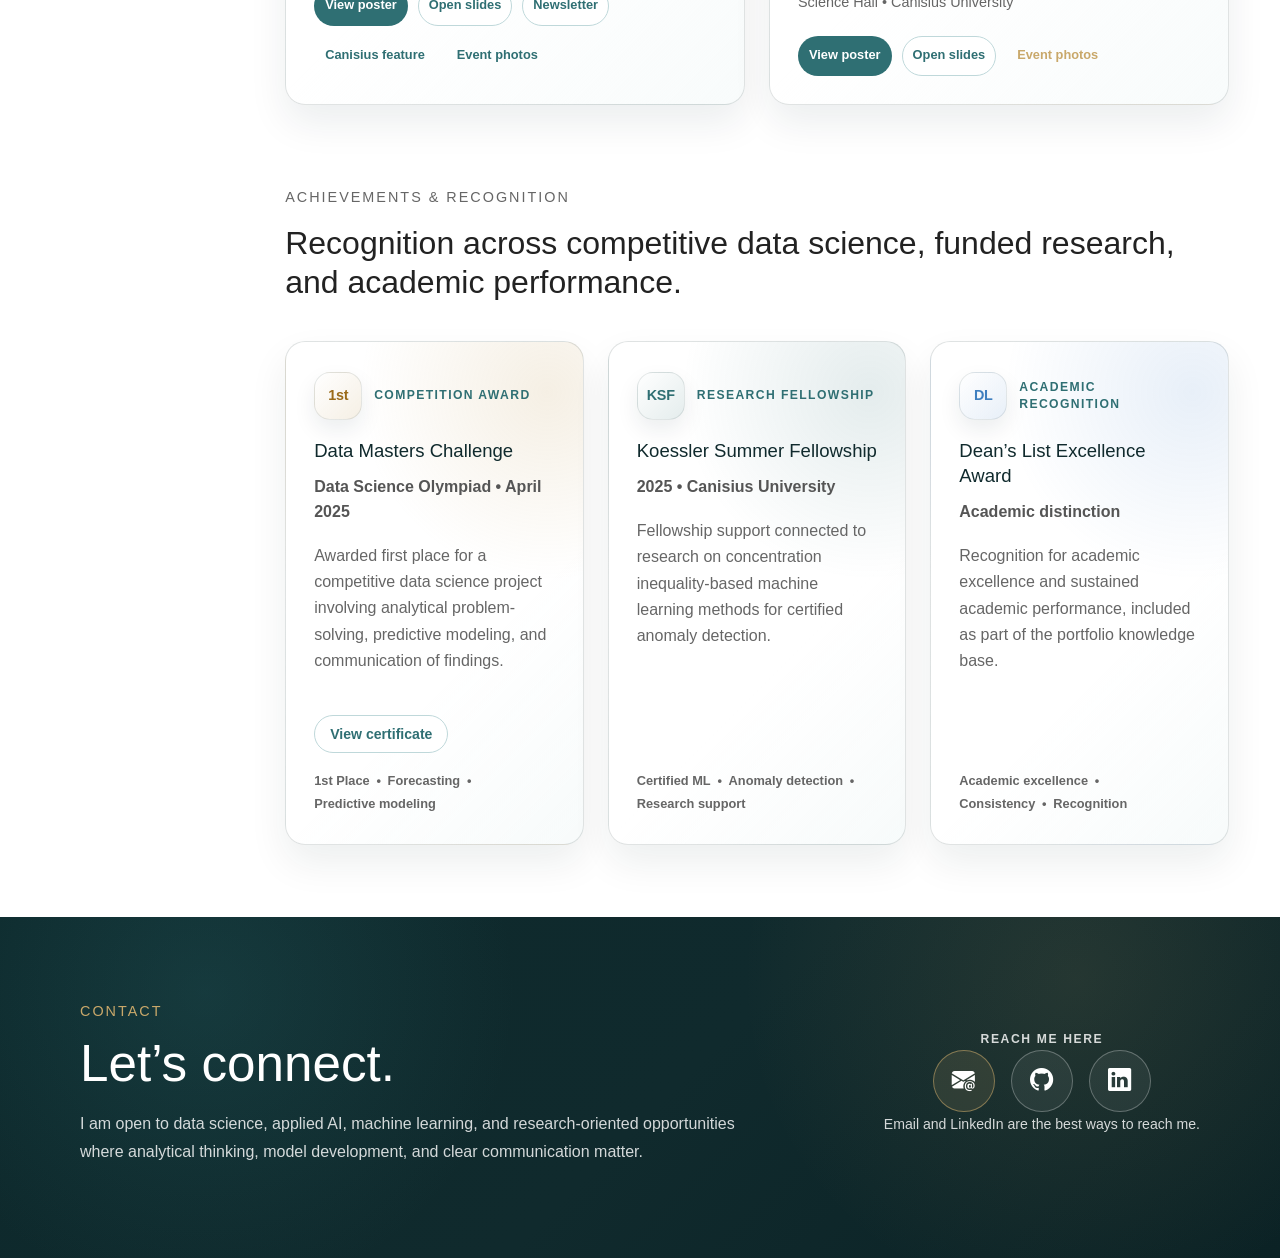
==== commit ebc5a396: "Activate reciprocal resource matching source links" ====
--- a/index.html
+++ b/index.html
@@ -213,7 +213,14 @@
 
               <div class="project-actions">
                 <a href="projects/cataloging.html" class="project-action">View project</a>
-                <span class="project-action project-action-disabled" aria-disabled="true">Source code</span>
+                <a
+                  href="https://github.com/Eddy-bok/reciprocal-resource-matching-algorithm"
+                  class="project-action"
+                  target="_blank"
+                  rel="noopener noreferrer"
+                >
+                  Source code
+                </a>
               </div>
             </article>
 
--- a/styles.css
+++ b/styles.css
@@ -33,6 +33,9 @@
 
     --site-max: 1440px;
     --site-gutter: clamp(24px, 4vw, 72px);
+
+    /* Ariel docked desktop panel width */
+    --assistant-dock-width: clamp(400px, 28vw, 470px);
 }
 
 body {
@@ -135,6 +138,20 @@
     color: var(--color-dark);
 }
 
+.hero-links .hero-link-assistant {
+    border-color: rgba(255, 255, 255, 0.58);
+    background: rgba(16, 42, 45, 0.34);
+    color: white;
+    backdrop-filter: blur(7px);
+}
+
+.hero-links .hero-link-assistant:hover,
+.hero-links .hero-link-assistant:focus-visible {
+    border-color: var(--color-gold);
+    background: rgba(201, 168, 106, 0.18);
+    color: var(--color-gold);
+}
+
 .section {
     max-width: var(--site-max);
     margin: 0 auto;
@@ -199,15 +216,12 @@
     line-height: 1.35;
 }
 
+.research-card-body p {
+    margin-top: 0;
+}
+
 .research-card-body > p:not(.status):not(.research-tags) {
     min-height: 138px;
-}
-
-.research-card-body p {
-    margin-top: 0;
-}
-
-.research-card-body > p:not(.status):not(.research-tags) {
     color: var(--color-muted);
     line-height: 1.55;
 }
@@ -759,23 +773,66 @@
     font-size: 1.05rem;
 }
 
+.assistant-panel-actions {
+    display: flex;
+    align-items: center;
+    gap: 8px;
+    flex: 0 0 auto;
+}
+
+.assistant-mode-toggle,
 .assistant-close {
     width: 32px;
     height: 32px;
     display: grid;
     place-items: center;
+    padding: 0;
     border: 1px solid rgba(255, 255, 255, 0.16);
     border-radius: 50%;
     background: rgba(255, 255, 255, 0.08);
     color: rgba(255, 255, 255, 0.86);
-    font-size: 1.35rem;
     line-height: 1;
     cursor: pointer;
 }
 
+.assistant-close {
+    font-size: 1.35rem;
+}
+
+.assistant-mode-toggle:hover,
 .assistant-close:hover {
     background: rgba(255, 255, 255, 0.16);
     color: white;
+}
+
+.assistant-mode-toggle:focus-visible,
+.assistant-close:focus-visible {
+    outline: 3px solid rgba(201, 168, 106, 0.38);
+    outline-offset: 2px;
+}
+
+.assistant-mode-icon {
+    width: 16px;
+    height: 16px;
+    display: block;
+    fill: none;
+    stroke: currentColor;
+    stroke-width: 1.8;
+    stroke-linecap: round;
+    stroke-linejoin: round;
+    pointer-events: none;
+}
+
+.assistant-mode-icon-collapse {
+    display: none;
+}
+
+.assistant-widget.assistant-docked .assistant-mode-icon-expand {
+    display: none;
+}
+
+.assistant-widget.assistant-docked .assistant-mode-icon-collapse {
+    display: block;
 }
 
 .assistant-panel-description {
@@ -885,12 +942,14 @@
 }
 
 .assistant-feedback-button {
+    width: 36px;
+    height: 34px;
+    min-width: 36px;
+    min-height: 34px;
     display: inline-flex;
     align-items: center;
     justify-content: center;
-    min-width: 34px;
-    min-height: 30px;
-    padding: 5px 9px;
+    padding: 0;
     border: 1px solid rgba(47, 111, 115, 0.20);
     border-radius: 999px;
     background: rgba(255, 255, 255, 0.86);
@@ -915,6 +974,33 @@
 .assistant-feedback-button:disabled {
     cursor: default;
     opacity: 0.55;
+}
+
+.assistant-feedback-icon {
+    width: 18px;
+    height: 18px;
+    display: block;
+    fill: none;
+    stroke: currentColor;
+    stroke-width: 1.8;
+    stroke-linecap: round;
+    stroke-linejoin: round;
+    pointer-events: none;
+}
+
+.assistant-feedback-button.is-selected {
+    border-color: var(--portfolio-accent);
+    background: var(--portfolio-accent);
+    color: white;
+}
+
+.assistant-feedback-button.is-selected:disabled {
+    opacity: 1;
+}
+
+.assistant-feedback-button:focus-visible {
+    outline: 3px solid rgba(47, 111, 115, 0.24);
+    outline-offset: 2px;
 }
 
 .assistant-feedback-status {
@@ -1061,15 +1147,11 @@
 }
 
 
-.card-link {
-    display: block;
-    color: inherit;
-    text-decoration: none;
-}
-
-.card-link:hover {
-    transform: translateY(-4px);
-}
+/* =========================================================
+   SHARED DETAIL PAGE FOUNDATIONS
+   Reusable content, card, table, figure, and pipeline primitives.
+   Individual research and project pages apply scoped refinements later.
+   ========================================================= */
 
 .detail-page {
     max-width: 1000px;
@@ -1077,44 +1159,21 @@
     padding: 40px;
 }
 
-.back-link {
-    display: inline-block;
-    margin-bottom: 20px;
-    color: #222;
-    text-decoration: none;
-}
-
-.detail-hero {
-    padding: 20px 0 35px;
-    border-bottom: 1px solid #e5e5e5;
-}
-
-.detail-hero h1 {
-    font-size: 3rem;
-    line-height: 1.2;
+.detail-section {
     max-width: 900px;
-}
-
-.detail-subtitle {
-    font-size: 1.2rem;
-    line-height: 1.7;
-    max-width: 800px;
-}
-
-.detail-section {
     padding: 32px 0;
     border-bottom: 1px solid #f0f0f0;
 }
 
 .detail-section h2 {
+    margin-bottom: 20px;
     font-size: 2rem;
-    margin-bottom: 20px;
 }
 
 .detail-section p {
+    max-width: 850px;
     font-size: 1.05rem;
     line-height: 1.8;
-    max-width: 850px;
 }
 
 .results-list {
@@ -1126,10 +1185,8 @@
     margin-bottom: 10px;
 }
 
-.detail-hero,
-.detail-section {
-    max-width: 900px;
-}
+
+/* Shared metric cards */
 
 .metrics-grid {
     display: grid;
@@ -1148,9 +1205,9 @@
 
 .metric-value {
     display: block;
+    margin-bottom: 8px;
     font-size: 2rem;
     font-weight: 700;
-    margin-bottom: 8px;
 }
 
 .metric-label {
@@ -1159,6 +1216,9 @@
     line-height: 1.5;
 }
 
+
+/* Shared result tables */
+
 .results-table-wrapper {
     max-width: 900px;
     margin: 35px 0;
@@ -1176,8 +1236,8 @@
 
 .results-table th,
 .results-table td {
+    padding: 14px;
     border: 1px solid #e2e2e2;
-    padding: 14px;
     text-align: left;
     vertical-align: top;
 }
@@ -1190,6 +1250,9 @@
 .results-table td {
     line-height: 1.5;
 }
+
+
+/* Shared artifact, approach, and contribution cards */
 
 .artifact-grid {
     display: grid;
@@ -1200,12 +1263,12 @@
 }
 
 .artifact-card {
+    display: flex;
+    flex-direction: column;
     padding: 22px;
     border: 1px solid #e2e2e2;
     border-radius: 12px;
     background: white;
-    display: flex;
-    flex-direction: column;
 }
 
 .artifact-card h3 {
@@ -1220,9 +1283,9 @@
 .artifact-status {
     display: inline-block;
     margin-top: auto;
+    color: #666;
     font-size: 0.85rem;
     font-weight: 600;
-    color: #666;
 }
 
 .evidence-note {
@@ -1241,7 +1304,8 @@
     margin: 0;
 }
 
-.approach-grid {
+.approach-grid,
+.contribution-grid {
     display: grid;
     grid-template-columns: repeat(2, 1fr);
     gap: 18px;
@@ -1249,18 +1313,21 @@
     margin-top: 25px;
 }
 
-.approach-card {
+.approach-card,
+.contribution-card {
     padding: 22px;
     border: 1px solid #e2e2e2;
     border-radius: 12px;
     background: #fff;
 }
 
-.approach-card h3 {
+.approach-card h3,
+.contribution-card h3 {
     margin-bottom: 12px;
 }
 
-.approach-card p {
+.approach-card p,
+.contribution-card p {
     font-size: 0.95rem;
     line-height: 1.6;
 }
@@ -1268,6 +1335,9 @@
 .approach-card:last-child {
     grid-column: 1 / -1;
 }
+
+
+/* Shared pipeline */
 
 .pipeline-visual {
     display: flex;
@@ -1276,20 +1346,6 @@
     max-width: 900px;
     margin: 28px 0 32px;
 }
-
-
-.pipeline-step strong {
-    display: block;
-    margin-bottom: 8px;
-}
-
-.pipeline-step small {
-    color: #666;
-    line-height: 1.4;
-}
-
-
-/* Pipeline accent styling */
 
 .pipeline-step {
     flex: 1;
@@ -1300,83 +1356,33 @@
     background: linear-gradient(180deg, var(--portfolio-accent-soft), #ffffff);
 }
 
+.pipeline-step strong {
+    display: block;
+    margin-bottom: 8px;
+}
+
+.pipeline-step small {
+    color: #666;
+    line-height: 1.4;
+}
+
 .pipeline-number {
     display: block;
+    margin-bottom: 10px;
+    color: var(--portfolio-accent);
     font-size: 0.8rem;
     font-weight: 700;
-    color: var(--portfolio-accent);
-    margin-bottom: 10px;
 }
 
 .pipeline-arrow {
     display: flex;
     align-items: center;
+    color: var(--portfolio-accent);
     font-weight: 700;
-    color: var(--portfolio-accent);
-}
-
-.contribution-grid {
-    display: grid;
-    grid-template-columns: repeat(2, 1fr);
-    gap: 18px;
-    max-width: 900px;
-    margin-top: 25px;
-}
-
-.contribution-card {
-    padding: 22px;
-    border: 1px solid #e2e2e2;
-    border-radius: 12px;
-    background: #fff;
-}
-
-.contribution-card h3 {
-    margin-bottom: 12px;
-}
-
-.contribution-card p {
-    font-size: 0.95rem;
-    line-height: 1.6;
-}
-
-@media (max-width: 768px) {
-    .detail-page {
-        padding: 24px;
-    }
-
-    .detail-hero h1 {
-        font-size: 2.2rem;
-    }
-
-    .metrics-grid,
-    .approach-grid,
-    .contribution-grid,
-    .artifact-grid {
-        grid-template-columns: 1fr;
-    }
-
-    .approach-card:last-child {
-        grid-column: auto;
-    }
-
-    .pipeline-visual {
-        flex-direction: column;
-    }
-
-    .pipeline-arrow {
-        justify-content: center;
-        transform: rotate(90deg);
-        padding: 4px 0;
-    }
-
-    .results-table-wrapper {
-        overflow-x: auto;
-    }
-
-    .results-table {
-        min-width: 650px;
-    }
-}
+}
+
+
+/* Shared research figure */
 
 .research-visual {
     max-width: 900px;
@@ -1397,9 +1403,9 @@
     margin-top: 12px;
     padding-top: 12px;
     border-top: 1px solid #eeeeee;
+    color: #666;
     font-size: 0.9rem;
     line-height: 1.6;
-    color: #666;
     text-align: left;
     word-spacing: normal;
 }
@@ -1407,6 +1413,9 @@
 .research-visual figcaption strong {
     color: #222;
 }
+
+
+/* Shared small-screen foundations */
 
 @media (max-width: 768px) {
     body {
@@ -1480,14 +1489,12 @@
     }
 
     .section-title {
+        margin-bottom: 28px;
         font-size: 1.55rem;
         line-height: 1.3;
-        margin-bottom: 28px;
-    }
-
-    .research-grid,
+    }
+
     .project-grid,
-    .achievement-grid,
     .metrics-grid,
     .approach-grid,
     .contribution-grid,
@@ -1495,9 +1502,7 @@
         grid-template-columns: 1fr;
     }
 
-    .research-card,
     .project-card,
-    .achievement-card,
     .metric-card,
     .approach-card,
     .contribution-card,
@@ -1505,12 +1510,10 @@
         width: 100%;
     }
 
-    .research-card h3,
-    .project-card h3,
-    .achievement-card h3 {
+    .project-card h3 {
+        overflow-wrap: break-word;
         font-size: 1.05rem;
         line-height: 1.3;
-        overflow-wrap: break-word;
     }
 
     .detail-page {
@@ -1519,18 +1522,6 @@
         padding: 28px 24px;
     }
 
-    .detail-hero h1 {
-        font-size: 2rem;
-        line-height: 1.15;
-        letter-spacing: -0.02em;
-        overflow-wrap: break-word;
-    }
-
-    .detail-subtitle {
-        font-size: 1rem;
-        line-height: 1.65;
-    }
-
     .detail-section {
         padding: 28px 0;
     }
@@ -1556,8 +1547,8 @@
 
     .pipeline-arrow {
         justify-content: center;
+        padding: 4px 0;
         transform: rotate(90deg);
-        padding: 4px 0;
     }
 
     .results-table-wrapper {
@@ -1578,9 +1569,9 @@
     }
 
     .assistant-panel {
-        width: calc(100vw - 32px);
         right: 10px;
         bottom: 68px;
+        width: calc(100vw - 32px);
     }
 
     .assistant-avatar-image {
@@ -1673,7 +1664,7 @@
 
 .nbci-research-page .research-hero h1 {
     max-width: 760px;
-    font-size: clamp(3.1rem, 4.2vw, 2.7rem);
+    font-size: 3.1rem;
     line-height: 0.98;
 }
 
@@ -1745,7 +1736,7 @@
     max-width: 760px;
     margin: 0 0 22px;
     color: white;
-    font-size: clamp(3.5rem, 4.5vw, 3.0rem);
+    font-size: 3.5rem;
     line-height: 0.98;
     letter-spacing: -0.045em;
 }
@@ -1812,10 +1803,6 @@
     margin: 0;
     padding: 0;
     min-width: 0;
-}
-
-.research-detail-page .detail-section:first-child {
-    padding-top: 0;
 }
 
 /* Research detail body layout:
@@ -2158,7 +2145,7 @@
         margin-bottom: 32px;
     }
 
-        .research-detail-content .research-visual,
+    .research-detail-content .research-visual,
     .research-detail-content .evidence-note {
         border-radius: 16px;
     }
@@ -2204,7 +2191,7 @@
 
     .research-hero h1 {
         margin-bottom: 18px;
-        font-size: clamp(2rem, 12vw, 2.0rem);
+        font-size: 2rem;
         line-height: 1.02;
         letter-spacing: -0.055em;
     }
@@ -2258,6 +2245,297 @@
     }
 }
 
+
+/* NB-CI responsive refinements */
+
+@media (max-width: 900px) {
+    .nbci-research-page .research-hero {
+        min-height: auto;
+        padding-top: 64px;
+        padding-bottom: 38px;
+    }
+
+    .nbci-research-page .research-hero-inner {
+        gap: 28px;
+    }
+
+    .nbci-research-page .research-hero h1 {
+        max-width: 100%;
+        font-size: clamp(2.15rem, 9vw, 3.2rem);
+        line-height: 1.02;
+    }
+
+    .nbci-research-page .research-hero-subtitle {
+        max-width: 100%;
+        font-size: 1rem;
+        line-height: 1.55;
+    }
+
+    .nbci-research-page .research-hero-tags {
+        font-size: 0.82rem;
+    }
+}
+
+@media (max-width: 560px) {
+    .nbci-research-page .research-hero {
+        padding-top: 58px;
+        padding-bottom: 32px;
+    }
+
+    .nbci-research-page .research-hero h1 {
+        font-size: 2rem;
+        line-height: 1.02;
+    }
+
+    .nbci-research-page .research-hero-metric {
+        min-height: 88px;
+    }
+
+    .nbci-research-page .research-hero-metric-value {
+        font-size: 1.75rem;
+    }
+
+    .nbci-research-page .research-hero-metric-label {
+        font-size: 0.72rem;
+    }
+}
+
+
+/* =========================================================
+   SHARED PROJECT DETAIL FOUNDATION
+   Structural rules shared by Reciprocal Resource Matching
+   and Project Ariel. Page-specific colors, images, metrics,
+   and content treatments remain in their own sections.
+   ========================================================= */
+
+.resource-page,
+.ariel-page {
+    max-width: none;
+    padding: 0;
+    background: #ffffff;
+}
+
+/* Shared hero controls */
+
+.resource-page-hero::after,
+.ariel-page-hero::after {
+    content: "";
+    position: absolute;
+    inset: auto 0 0;
+    height: 110px;
+    background: linear-gradient(180deg, transparent, rgba(255, 255, 255, 0.08));
+    pointer-events: none;
+}
+
+.resource-hero-back,
+.ariel-hero-back {
+    position: absolute;
+    top: 28px;
+    z-index: 2;
+    color: rgba(255, 255, 255, 0.86);
+    text-decoration: none;
+    font-size: 0.92rem;
+    font-weight: 700;
+}
+
+.resource-hero-back:hover,
+.ariel-hero-back:hover {
+    color: var(--color-gold);
+}
+
+.resource-hero-source,
+.ariel-hero-source {
+    position: absolute;
+    bottom: 20px;
+    z-index: 3;
+    display: inline-flex;
+    align-items: center;
+    justify-content: center;
+    min-height: 42px;
+    padding: 10px 12px;
+    border: 1px solid rgba(201, 168, 106, 0.46);
+    border-radius: 999px;
+    background: rgba(255, 255, 255, 0.08);
+    color: white;
+    text-decoration: none;
+    font-size: 0.7rem;
+    font-weight: 800;
+    line-height: 1;
+    backdrop-filter: blur(8px);
+    box-shadow: 0 14px 32px rgba(0, 0, 0, 0.18);
+}
+
+.resource-hero-source:hover,
+.ariel-hero-source:hover {
+    border-color: rgba(201, 168, 106, 0.78);
+    background: rgba(201, 168, 106, 0.16);
+    color: var(--color-gold);
+    transform: translateY(-2px);
+}
+
+.resource-hero-source-disabled,
+.ariel-hero-source-disabled {
+    opacity: 0.78;
+    cursor: not-allowed;
+    pointer-events: none;
+}
+
+/* Shared body shell and section navigation */
+
+.resource-page-sidebar,
+.ariel-page-sidebar {
+    min-width: 0;
+    padding-top: 4px;
+}
+
+.resource-section-nav,
+.ariel-body-layout .ariel-section-nav {
+    position: sticky;
+    top: 92px;
+    display: flex;
+    flex-direction: column;
+    width: 100%;
+}
+
+.resource-section-nav a,
+.ariel-body-layout .ariel-section-nav a {
+    display: block;
+    padding: 13px 0 12px;
+    border-bottom: 1px solid rgba(16, 42, 45, 0.18);
+    color: var(--color-muted);
+    text-decoration: none;
+    font-size: 0.92rem;
+    font-weight: 700;
+    line-height: 1.35;
+    transition:
+        color 180ms ease,
+        border-color 180ms ease,
+        transform 180ms ease;
+}
+
+.resource-section-nav a:hover,
+.resource-section-nav a:focus-visible,
+.ariel-body-layout .ariel-section-nav a:hover,
+.ariel-body-layout .ariel-section-nav a:focus-visible {
+    transform: translateX(8px);
+}
+
+.resource-body-content,
+.ariel-body-content {
+    min-width: 0;
+}
+
+.resource-body-content .detail-section,
+.ariel-body-content .detail-section {
+    max-width: none;
+    padding: 0 0 38px;
+    margin-bottom: 42px;
+    border-bottom: 1px solid rgba(16, 42, 45, 0.10);
+    scroll-margin-top: 32px;
+}
+
+.resource-body-content .detail-section:first-child,
+.ariel-body-content .detail-section:first-child {
+    padding-top: 0;
+}
+
+.resource-body-content .detail-section:last-child,
+.ariel-body-content .detail-section:last-child {
+    margin-bottom: 0;
+}
+
+.resource-body-content .detail-section h2,
+.ariel-body-content .detail-section h2 {
+    position: relative;
+    margin-bottom: 18px;
+    color: var(--color-dark);
+    font-size: clamp(1.8rem, 2.3vw, 2.45rem);
+    line-height: 1.12;
+    letter-spacing: -0.035em;
+}
+
+.resource-body-content .detail-section p,
+.ariel-body-content .detail-section p {
+    max-width: 850px;
+    color: #263234;
+    font-size: 1.02rem;
+    line-height: 1.75;
+}
+
+/* Shared project cards */
+
+.resource-body-content .approach-card,
+.resource-body-content .contribution-card,
+.resource-body-content .artifact-card,
+.resource-body-content .metric-card,
+.resource-problem-card,
+.ariel-body-content .approach-card,
+.ariel-body-content .contribution-card,
+.ariel-body-content .artifact-card,
+.ariel-body-content .metric-card,
+.ariel-body-content .research-visual {
+    border: 1px solid rgba(16, 42, 45, 0.12);
+    border-radius: 18px;
+    background:
+        radial-gradient(circle at 90% 10%, rgba(238, 246, 246, 0.72), transparent 34%),
+        linear-gradient(135deg, #ffffff 0%, #ffffff 62%, rgba(238, 246, 246, 0.44) 100%);
+    box-shadow: 0 16px 34px rgba(16, 42, 45, 0.065);
+}
+
+.resource-body-content .approach-card,
+.resource-body-content .contribution-card,
+.resource-body-content .artifact-card,
+.resource-body-content .metric-card,
+.resource-problem-card,
+.ariel-body-content .approach-card,
+.ariel-body-content .contribution-card,
+.ariel-body-content .artifact-card,
+.ariel-body-content .metric-card {
+    padding: 24px;
+    transition:
+        transform 180ms ease,
+        box-shadow 180ms ease,
+        border-color 180ms ease;
+}
+
+.resource-body-content .approach-card:hover,
+.resource-body-content .contribution-card:hover,
+.resource-body-content .artifact-card:hover,
+.resource-body-content .metric-card:hover,
+.resource-problem-card:hover,
+.ariel-body-content .approach-card:hover,
+.ariel-body-content .contribution-card:hover,
+.ariel-body-content .artifact-card:hover,
+.ariel-body-content .metric-card:hover {
+    transform: translateY(-3px);
+    border-color: rgba(47, 111, 115, 0.24);
+    box-shadow: 0 22px 46px rgba(16, 42, 45, 0.10);
+}
+
+.resource-body-content .approach-card h3,
+.resource-body-content .contribution-card h3,
+.resource-body-content .artifact-card h3,
+.resource-problem-card h3,
+.ariel-body-content .approach-card h3,
+.ariel-body-content .contribution-card h3,
+.ariel-body-content .artifact-card h3 {
+    color: var(--color-dark);
+    line-height: 1.3;
+}
+
+.resource-body-content .evidence-note,
+.ariel-body-content .evidence-note {
+    max-width: 920px;
+    margin: 30px 0 0;
+    padding: 24px 26px;
+    border-radius: 0 18px 18px 0;
+    box-shadow: 0 16px 34px rgba(16, 42, 45, 0.065);
+}
+
+.resource-body-content .evidence-note h3,
+.ariel-body-content .evidence-note h3 {
+    color: var(--color-dark);
+}
 
 /* =========================================================
    RECIPROCAL RESOURCE MATCHING PROJECT PAGE
@@ -2277,10 +2555,6 @@
     --resource-padding-x: clamp(28px, 4vw, 72px);
     --resource-accent: var(--portfolio-accent);
     --resource-soft: rgba(238, 246, 246, 0.72);
-
-    max-width: none;
-    padding: 0;
-    background: #ffffff;
 }
 
 /* Hero */
@@ -2312,64 +2586,16 @@
     background-position: var(--resource-hero-position);
 }
 
-.resource-page-hero::after {
-    content: "";
-    position: absolute;
-    inset: auto 0 0;
-    height: 110px;
-    background: linear-gradient(180deg, transparent, rgba(255, 255, 255, 0.08));
-    pointer-events: none;
-}
 
 .resource-hero-back {
-    position: absolute;
-    top: 28px;
     left: var(--resource-padding-x);
-    z-index: 2;
-    color: rgba(255, 255, 255, 0.86);
-    text-decoration: none;
-    font-size: 0.92rem;
-    font-weight: 700;
-}
-
-.resource-hero-back:hover {
-    color: var(--color-gold);
-}
+}
+
 
 .resource-hero-source {
-    position: absolute;
     right: var(--resource-padding-x);
-    bottom: 20px;
-    z-index: 3;
-    display: inline-flex;
-    align-items: center;
-    justify-content: center;
-    min-height: 42px;
-    padding: 10px 12px;
-    border: 1px solid rgba(201, 168, 106, 0.46);
-    border-radius: 999px;
-    background: rgba(255, 255, 255, 0.08);
-    color: white;
-    text-decoration: none;
-    font-size: 0.7rem;
-    font-weight: 800;
-    line-height: 1;
-    backdrop-filter: blur(8px);
-    box-shadow: 0 14px 32px rgba(0, 0, 0, 0.18);
-}
-
-.resource-hero-source:hover {
-    border-color: rgba(201, 168, 106, 0.78);
-    background: rgba(201, 168, 106, 0.16);
-    color: var(--color-gold);
-    transform: translateY(-2px);
-}
-
-.resource-hero-source-disabled {
-    opacity: 0.78;
-    cursor: not-allowed;
-    pointer-events: none;
-}
+}
+
 
 .resource-page-hero-inner {
     position: relative;
@@ -2433,70 +2659,18 @@
     gap: var(--resource-content-gap);
 }
 
-.resource-page-sidebar {
-    min-width: 0;
-    padding-top: 4px;
-}
 
 .resource-section-nav {
-    position: sticky;
-    top: 92px;
-    display: flex;
-    flex-direction: column;
-    width: 100%;
     transform: translateX(var(--resource-sidebar-offset-x));
 }
 
-.resource-section-nav a {
-    display: block;
-    padding: 13px 0 12px;
-    border-bottom: 1px solid rgba(16, 42, 45, 0.18);
-    color: var(--color-muted);
-    text-decoration: none;
-    font-size: 0.92rem;
-    font-weight: 700;
-    line-height: 1.35;
-    transition:
-        color 180ms ease,
-        border-color 180ms ease,
-        transform 180ms ease;
-}
 
 .resource-section-nav a:hover,
 .resource-section-nav a:focus-visible {
     color: var(--resource-accent);
     border-bottom-color: var(--resource-accent);
-    transform: translateX(8px);
-}
-
-.resource-body-content {
-    min-width: 0;
-}
-
-.resource-body-content .detail-section {
-    max-width: none;
-    padding: 0 0 38px;
-    margin-bottom: 42px;
-    border-bottom: 1px solid rgba(16, 42, 45, 0.10);
-    scroll-margin-top: 32px;
-}
-
-.resource-body-content .detail-section:first-child {
-    padding-top: 0;
-}
-
-.resource-body-content .detail-section:last-child {
-    margin-bottom: 0;
-}
-
-.resource-body-content .detail-section h2 {
-    position: relative;
-    margin-bottom: 18px;
-    color: var(--color-dark);
-    font-size: clamp(1.8rem, 2.3vw, 2.45rem);
-    line-height: 1.12;
-    letter-spacing: -0.035em;
-}
+}
+
 
 .resource-body-content .detail-section h2::before {
     content: "";
@@ -2508,72 +2682,12 @@
     background: linear-gradient(90deg, var(--color-gold), var(--resource-accent));
 }
 
-.resource-body-content .detail-section p {
-    max-width: 850px;
-    color: #263234;
-    font-size: 1.02rem;
-    line-height: 1.75;
-}
-
-/* Shared cards */
-
-.resource-body-content .approach-card,
-.resource-body-content .contribution-card,
-.resource-body-content .artifact-card,
-.resource-body-content .metric-card,
-.resource-problem-card {
-    border: 1px solid rgba(16, 42, 45, 0.12);
-    border-radius: 18px;
-    background:
-        radial-gradient(circle at 90% 10%, rgba(238, 246, 246, 0.72), transparent 34%),
-        linear-gradient(135deg, #ffffff 0%, #ffffff 62%, rgba(238, 246, 246, 0.44) 100%);
-    box-shadow: 0 16px 34px rgba(16, 42, 45, 0.065);
-    transition:
-        transform 180ms ease,
-        box-shadow 180ms ease,
-        border-color 180ms ease;
-}
-
-.resource-body-content .approach-card,
-.resource-body-content .contribution-card,
-.resource-body-content .artifact-card,
-.resource-body-content .metric-card,
-.resource-problem-card {
-    padding: 24px;
-}
-
-.resource-body-content .approach-card:hover,
-.resource-body-content .contribution-card:hover,
-.resource-body-content .artifact-card:hover,
-.resource-body-content .metric-card:hover,
-.resource-problem-card:hover {
-    transform: translateY(-3px);
-    border-color: rgba(47, 111, 115, 0.24);
-    box-shadow: 0 22px 46px rgba(16, 42, 45, 0.10);
-}
-
-.resource-body-content .approach-card h3,
-.resource-body-content .contribution-card h3,
-.resource-body-content .artifact-card h3,
-.resource-problem-card h3 {
-    color: var(--color-dark);
-    line-height: 1.3;
-}
 
 .resource-body-content .evidence-note {
-    max-width: 920px;
-    margin: 30px 0 0;
-    padding: 24px 26px;
     border-left: 5px solid var(--resource-accent);
-    border-radius: 0 18px 18px 0;
     background:
         radial-gradient(circle at 92% 12%, rgba(201, 168, 106, 0.12), transparent 34%),
         linear-gradient(135deg, #ffffff 0%, var(--resource-soft) 100%);
-    box-shadow: 0 16px 34px rgba(16, 42, 45, 0.065);
-}
-
-.resource-body-content .evidence-note h3 {
-    color: var(--color-dark);
 }
 
 
@@ -2894,36 +3008,25 @@
     grid-template-columns: repeat(3, minmax(0, 1fr));
 }
 
+
+.resource-metric-count {
+    font-variant-numeric: tabular-nums;
+}
+
+.resource-metric-count.is-counting {
+    color: #0f4f55;
+}
+
+.resource-metric-count.has-counted {
+    color: var(--color-dark);
+}
+
+
+/* Results metric cards.
+   Matches the darker teal treatment used in the Why Simple Matching Fails cards. */
+
 .resource-metrics-grid .metric-card {
     min-height: 150px;
-}
-
-.resource-metrics-grid .metric-value {
-    color: var(--color-dark);
-    font-size: 2.05rem;
-    letter-spacing: -0.04em;
-}
-
-.resource-metric-count {
-    font-variant-numeric: tabular-nums;
-}
-
-.resource-metric-count.is-counting {
-    color: #0f4f55;
-}
-
-.resource-metric-count.has-counted {
-    color: var(--color-dark);
-}
-
-.resource-metrics-grid .metric-label {
-    color: var(--color-muted);
-}
-
-/* Results metric cards.
-   Matches the darker teal treatment used in the Why Simple Matching Fails cards. */
-
-.resource-metrics-grid .metric-card {
     border-color: rgba(15, 79, 85, 0.18);
     background:
         radial-gradient(circle at 88% 10%, rgba(47, 111, 115, 0.16), transparent 34%),
@@ -2938,6 +3041,8 @@
 
 .resource-metrics-grid .metric-value {
     color: #0d3f44;
+    font-size: 2.05rem;
+    letter-spacing: -0.04em;
 }
 
 .resource-metrics-grid .metric-label {
@@ -3016,151 +3121,6 @@
     color: var(--color-dark);
 }
 
-/* Responsive */
-
-@media (max-width: 1000px) {
-    .resource-page-hero {
-        min-height: auto;
-        padding: 76px 24px 58px;
-    }
-
-    .resource-page-hero-inner {
-        grid-template-columns: 1fr;
-        gap: 34px;
-    }
-
-    .resource-body-layout {
-        grid-template-columns: 1fr;
-        gap: 28px;
-        padding: 38px 24px 70px;
-    }
-
-    .resource-section-nav {
-        position: static;
-        flex-direction: row;
-        gap: 10px;
-        overflow-x: auto;
-        padding-bottom: 8px;
-        transform: none;
-        scrollbar-width: none;
-        -ms-overflow-style: none;
-    }
-
-    .resource-section-nav::-webkit-scrollbar {
-        display: none;
-    }
-
-    .resource-section-nav a {
-        flex: 0 0 auto;
-        padding: 9px 13px;
-        border: 1px solid rgba(16, 42, 45, 0.18);
-        border-radius: 999px;
-        background: white;
-        color: var(--color-muted);
-        font-size: 0.82rem;
-    }
-
-    .resource-section-nav a:hover,
-    .resource-section-nav a:focus-visible {
-        transform: none;
-        color: var(--resource-accent);
-        border-color: var(--portfolio-accent-border);
-        background: var(--portfolio-accent-soft);
-    }
-
-    .resource-problem-grid,
-    .resource-framework-grid,
-    .resource-case-study,
-    .resource-metrics-grid,
-    .resource-application-grid {
-        grid-template-columns: 1fr;
-    }
-
-    .resource-body-content .results-table-wrapper {
-        overflow-x: auto;
-        padding-bottom: 4px;
-    }
-
-    .resource-body-content .results-table {
-        min-width: 680px;
-    }
-
-    .resource-challenge-grid {
-        grid-template-columns: 1fr;
-    }
-
-    .resource-capacity-figure {
-        width: min(100%, 420px);
-        justify-self: center;
-    }
-}
-
-@media (max-width: 560px) {
-    .resource-page-hero {
-        padding: 68px 22px 48px;
-    }
-
-    .resource-hero-back {
-        top: 22px;
-        left: 22px;
-        font-size: 0.88rem;
-    }
-
-    .resource-hero-source {
-        right: 22px;
-        bottom: 22px;
-        min-height: 38px;
-        padding: 10px 14px;
-        font-size: 0.82rem;
-    }
-
-    .resource-page-hero-copy h1 {
-        font-size: clamp(2.25rem, 12vw, 3rem);
-        line-height: 1.02;
-    }
-
-    .resource-page-hero-copy h2 {
-        font-size: 1.12rem;
-        line-height: 1.45;
-    }
-
-    .resource-page-hero-copy p {
-        font-size: 0.96rem;
-        line-height: 1.65;
-    }
-
-    .resource-page-hero-copy .detail-tags {
-        font-size: 0.82rem;
-        line-height: 1.55;
-    }
-
-    .resource-body-layout {
-        padding: 32px 22px 72px;
-    }
-
-    .resource-body-content .detail-section {
-        padding-bottom: 30px;
-        margin-bottom: 32px;
-    }
-
-    .resource-body-content .detail-section h2 {
-        font-size: 1.75rem;
-    }
-
-    .resource-body-content .approach-card,
-    .resource-body-content .contribution-card,
-    .resource-body-content .artifact-card,
-    .resource-body-content .metric-card,
-    .resource-problem-card {
-        padding: 20px;
-    }
-
-    .resource-case-network {
-        grid-template-columns: 1fr;
-    }
-}
-
-
 /* =========================================================
    PROJECT ARIEL CASE STUDY PAGE
    Applied AI / RAG engineering project detail page.
@@ -3179,10 +3139,6 @@
     --ariel-padding-x: clamp(28px, 4vw, 72px);
     --ariel-accent: var(--portfolio-accent);
     --ariel-soft: rgba(238, 246, 246, 0.72);
-
-    max-width: none;
-    padding: 0;
-    background: #ffffff;
 }
 
 /* Hero */
@@ -3211,64 +3167,16 @@
     background-position: center;
 }
 
-.ariel-page-hero::after {
-    content: "";
-    position: absolute;
-    inset: auto 0 0;
-    height: 110px;
-    background: linear-gradient(180deg, transparent, rgba(255, 255, 255, 0.08));
-    pointer-events: none;
-}
 
 .ariel-hero-back {
-    position: absolute;
-    top: 28px;
     left: var(--ariel-padding-x);
-    z-index: 2;
-    color: rgba(255, 255, 255, 0.86);
-    text-decoration: none;
-    font-size: 0.92rem;
-    font-weight: 700;
-}
-
-.ariel-hero-back:hover {
-    color: var(--color-gold);
-}
+}
+
 
 .ariel-hero-source {
-    position: absolute;
     right: var(--ariel-padding-x);
-    bottom: 20px;
-    z-index: 3;
-    display: inline-flex;
-    align-items: center;
-    justify-content: center;
-    min-height: 42px;
-    padding: 10px 12px;
-    border: 1px solid rgba(201, 168, 106, 0.46);
-    border-radius: 999px;
-    background: rgba(255, 255, 255, 0.08);
-    color: white;
-    text-decoration: none;
-    font-size: 0.7rem;
-    font-weight: 800;
-    line-height: 1;
-    backdrop-filter: blur(8px);
-    box-shadow: 0 14px 32px rgba(0, 0, 0, 0.18);
-}
-
-.ariel-hero-source:hover {
-    border-color: rgba(201, 168, 106, 0.78);
-    background: rgba(201, 168, 106, 0.16);
-    color: var(--color-gold);
-    transform: translateY(-2px);
-}
-
-.ariel-hero-source-disabled {
-    opacity: 0.78;
-    cursor: not-allowed;
-    pointer-events: none;
-}
+}
+
 
 .ariel-page-hero-inner {
     position: relative;
@@ -3360,70 +3268,18 @@
     gap: var(--ariel-content-gap);
 }
 
-.ariel-page-sidebar {
-    min-width: 0;
-    padding-top: 4px;
-}
 
 .ariel-body-layout .ariel-section-nav {
-    position: sticky;
-    top: 92px;
-    display: flex;
-    flex-direction: column;
-    width: 100%;
     transform: translateX(var(--ariel-sidebar-offset-x));
 }
 
-.ariel-body-layout .ariel-section-nav a {
-    display: block;
-    padding: 13px 0 12px;
-    border-bottom: 1px solid rgba(16, 42, 45, 0.18);
-    color: var(--color-muted);
-    text-decoration: none;
-    font-size: 0.92rem;
-    font-weight: 700;
-    line-height: 1.35;
-    transition:
-        color 180ms ease,
-        border-color 180ms ease,
-        transform 180ms ease;
-}
 
 .ariel-body-layout .ariel-section-nav a:hover,
 .ariel-body-layout .ariel-section-nav a:focus-visible {
     color: var(--ariel-accent);
     border-bottom-color: var(--ariel-accent);
-    transform: translateX(8px);
-}
-
-.ariel-body-content {
-    min-width: 0;
-}
-
-.ariel-body-content .detail-section {
-    max-width: none;
-    padding: 0 0 38px;
-    margin-bottom: 42px;
-    border-bottom: 1px solid rgba(16, 42, 45, 0.10);
-    scroll-margin-top: 32px;
-}
-
-.ariel-body-content .detail-section:first-child {
-    padding-top: 0;
-}
-
-.ariel-body-content .detail-section:last-child {
-    margin-bottom: 0;
-}
-
-.ariel-body-content .detail-section h2 {
-    position: relative;
-    margin-bottom: 18px;
-    color: var(--color-dark);
-    font-size: clamp(1.8rem, 2.3vw, 2.45rem);
-    line-height: 1.12;
-    letter-spacing: -0.035em;
-}
+}
+
 
 .ariel-body-content .detail-section h2::before {
     content: "";
@@ -3435,72 +3291,16 @@
     background: linear-gradient(90deg, var(--color-gold), var(--ariel-accent));
 }
 
-.ariel-body-content .detail-section p {
-    max-width: 850px;
-    color: #263234;
-    font-size: 1.02rem;
-    line-height: 1.75;
-}
-
-/* Shared Ariel cards */
-
-.ariel-body-content .approach-card,
-.ariel-body-content .contribution-card,
-.ariel-body-content .artifact-card,
-.ariel-body-content .metric-card,
-.ariel-body-content .research-visual {
-    border: 1px solid rgba(16, 42, 45, 0.12);
-    border-radius: 18px;
-    background:
-        radial-gradient(circle at 90% 10%, rgba(238, 246, 246, 0.72), transparent 34%),
-        linear-gradient(135deg, #ffffff 0%, #ffffff 62%, rgba(238, 246, 246, 0.44) 100%);
-    box-shadow: 0 16px 34px rgba(16, 42, 45, 0.065);
-}
-
-.ariel-body-content .approach-card,
-.ariel-body-content .contribution-card,
-.ariel-body-content .artifact-card,
-.ariel-body-content .metric-card {
-    padding: 24px;
-    transition:
-        transform 180ms ease,
-        box-shadow 180ms ease,
-        border-color 180ms ease;
-}
-
-.ariel-body-content .approach-card:hover,
-.ariel-body-content .contribution-card:hover,
-.ariel-body-content .artifact-card:hover,
-.ariel-body-content .metric-card:hover {
-    transform: translateY(-3px);
-    border-color: rgba(47, 111, 115, 0.24);
-    box-shadow: 0 22px 46px rgba(16, 42, 45, 0.10);
-}
-
-.ariel-body-content .approach-card h3,
-.ariel-body-content .contribution-card h3,
-.ariel-body-content .artifact-card h3 {
-    color: var(--color-dark);
-    line-height: 1.3;
-}
-
-/* Problem callout */
+
+/* Page-specific evidence note */
 
 .ariel-body-content .evidence-note {
-    max-width: 920px;
-    margin: 30px 0 0;
-    padding: 24px 26px;
     border-left: 5px solid var(--ariel-accent);
-    border-radius: 0 18px 18px 0;
     background:
         radial-gradient(circle at 92% 12%, rgba(201, 168, 106, 0.12), transparent 34%),
         linear-gradient(135deg, #ffffff 0%, var(--ariel-soft) 100%);
-    box-shadow: 0 16px 34px rgba(16, 42, 45, 0.065);
-}
-
-.ariel-body-content .evidence-note h3 {
-    color: var(--color-dark);
-}
+}
+
 
 /* Problem visuals */
 
@@ -3689,22 +3489,14 @@
     background-repeat: no-repeat;
 }
 
-.ariel-image-grid .research-visual {
-    position: relative;
-    z-index: 1;
-}
-
-.ariel-image-grid .research-visual {
-    max-width: none;
-    margin: 0;
-    padding: 14px;
-}
 
 .ariel-image-grid .research-visual {
     position: relative;
     z-index: 1;
     display: flex;
     flex-direction: column;
+    max-width: none;
+    margin: 0;
     overflow: hidden;
     padding: 12px;
     background: rgba(255, 255, 255, 0.94);
@@ -3792,39 +3584,29 @@
     font-weight: 850;
 }
 
-/* Responsive */
+/* =========================================================
+   SHARED PROJECT DETAIL RESPONSIVE RULES
+   Reciprocal Resource Matching and Project Ariel
+   Broad breakpoints come first; narrow mobile overrides follow.
+   ========================================================= */
 
 @media (max-width: 1000px) {
+    /* Shared responsive shell */
+
+    .resource-page-hero,
     .ariel-page-hero {
         min-height: auto;
         padding: 76px 24px 58px;
     }
 
-    .ariel-page-hero-inner {
-        grid-template-columns: 1fr;
-        gap: 30px;
-    }
-
-    .ariel-page-hero-image {
-        justify-content: flex-start;
-    }
-
-    .ariel-page-hero-image::before {
-        width: 210px;
-        height: 210px;
-    }
-
-    .ariel-page-hero-image img {
-        width: 170px;
-        height: 170px;
-    }
-
+    .resource-body-layout,
     .ariel-body-layout {
         grid-template-columns: 1fr;
         gap: 28px;
         padding: 38px 24px 70px;
     }
 
+    .resource-section-nav,
     .ariel-body-layout .ariel-section-nav {
         position: static;
         flex-direction: row;
@@ -3836,10 +3618,12 @@
         -ms-overflow-style: none;
     }
 
+    .resource-section-nav::-webkit-scrollbar,
     .ariel-body-layout .ariel-section-nav::-webkit-scrollbar {
         display: none;
     }
 
+    .resource-section-nav a,
     .ariel-body-layout .ariel-section-nav a {
         flex: 0 0 auto;
         padding: 9px 13px;
@@ -3850,21 +3634,80 @@
         font-size: 0.82rem;
     }
 
+    .resource-section-nav a:hover,
+    .resource-section-nav a:focus-visible,
     .ariel-body-layout .ariel-section-nav a:hover,
     .ariel-body-layout .ariel-section-nav a:focus-visible {
         transform: none;
-        color: var(--ariel-accent);
         border-color: var(--portfolio-accent-border);
         background: var(--portfolio-accent-soft);
+    }
+
+    /* Reciprocal Resource Matching */
+
+    .resource-page-hero-inner {
+        grid-template-columns: 1fr;
+        gap: 34px;
+    }
+
+    .resource-section-nav a:hover,
+    .resource-section-nav a:focus-visible {
+        color: var(--resource-accent);
+    }
+
+    .resource-problem-grid,
+    .resource-framework-grid,
+    .resource-case-study,
+    .resource-metrics-grid,
+    .resource-application-grid,
+    .resource-challenge-grid {
+        grid-template-columns: 1fr;
+    }
+
+    .resource-body-content .results-table-wrapper {
+        overflow-x: auto;
+        padding-bottom: 4px;
+    }
+
+    .resource-body-content .results-table {
+        min-width: 680px;
+    }
+
+    .resource-capacity-figure {
+        width: min(100%, 420px);
+        justify-self: center;
+    }
+
+    /* Project Ariel */
+
+    .ariel-page-hero-inner {
+        grid-template-columns: 1fr;
+        gap: 30px;
+    }
+
+    .ariel-page-hero-image {
+        justify-content: flex-start;
+    }
+
+    .ariel-page-hero-image::before {
+        width: 210px;
+        height: 210px;
+    }
+
+    .ariel-page-hero-image img {
+        width: 170px;
+        height: 170px;
+    }
+
+    .ariel-body-layout .ariel-section-nav a:hover,
+    .ariel-body-layout .ariel-section-nav a:focus-visible {
+        color: var(--ariel-accent);
     }
 
     .ariel-architecture-grid,
     .ariel-problem-visuals,
     .ariel-image-grid,
-    .ariel-metrics-grid {
-        grid-template-columns: 1fr;
-    }
-
+    .ariel-metrics-grid,
     .ariel-architecture-cards {
         grid-template-columns: 1fr;
     }
@@ -3875,8 +3718,8 @@
 
     .ariel-body-content .pipeline-arrow {
         justify-content: center;
+        padding: 4px 0;
         transform: rotate(90deg);
-        padding: 4px 0;
     }
 
     .ariel-rag-pipeline-figure {
@@ -3886,64 +3729,104 @@
 }
 
 @media (max-width: 560px) {
-    .ariel-page-hero {
-        padding: 68px 22px 46px;
-        background-position: center;
-    }
-
+    /* Shared mobile shell */
+
+    .resource-hero-back,
     .ariel-hero-back {
         top: 22px;
         left: 22px;
         font-size: 0.88rem;
     }
 
-    .ariel-page-hero-image {
-        justify-content: center;
-    }
-
-    .ariel-page-hero-image img {
-        width: 142px;
-        height: 142px;
-    }
-
-    .ariel-page-hero-copy h1 {
-        font-size: clamp(2rem, 6vw, 1.55rem);
-        line-height: 1.02;
-    }
-
+    .resource-hero-source,
+    .ariel-hero-source {
+        right: 22px;
+        bottom: 22px;
+        min-height: 38px;
+        padding: 10px 14px;
+        font-size: 0.82rem;
+    }
+
+    .resource-page-hero-copy h2,
     .ariel-page-hero-copy h2 {
         font-size: 1.12rem;
         line-height: 1.45;
     }
 
+    .resource-page-hero-copy p,
     .ariel-page-hero-copy p {
         font-size: 0.96rem;
         line-height: 1.65;
     }
 
+    .resource-page-hero-copy .detail-tags,
     .ariel-page-hero-copy .detail-tags {
         font-size: 0.82rem;
         line-height: 1.55;
     }
 
+    .resource-body-layout,
     .ariel-body-layout {
         padding: 32px 22px 72px;
     }
 
+    .resource-body-content .detail-section,
     .ariel-body-content .detail-section {
         padding-bottom: 30px;
         margin-bottom: 32px;
     }
 
+    .resource-body-content .detail-section h2,
     .ariel-body-content .detail-section h2 {
         font-size: 1.75rem;
     }
 
+    .resource-body-content .approach-card,
+    .resource-body-content .contribution-card,
+    .resource-body-content .artifact-card,
+    .resource-body-content .metric-card,
+    .resource-problem-card,
     .ariel-body-content .approach-card,
     .ariel-body-content .contribution-card,
     .ariel-body-content .artifact-card,
     .ariel-body-content .metric-card {
         padding: 20px;
+    }
+
+    /* Reciprocal Resource Matching */
+
+    .resource-page-hero {
+        padding: 68px 22px 48px;
+    }
+
+    .resource-page-hero-copy h1 {
+        font-size: clamp(2.25rem, 12vw, 3rem);
+        line-height: 1.02;
+    }
+
+    .resource-case-network {
+        grid-template-columns: 1fr;
+    }
+
+    /* Project Ariel */
+
+    .ariel-page-hero {
+        padding: 68px 22px 46px;
+        background-position: center;
+    }
+
+    .ariel-page-hero-image {
+        justify-content: center;
+    }
+
+    .ariel-page-hero-image img {
+        width: 142px;
+        height: 142px;
+    }
+
+    .ariel-page-hero-copy h1 {
+        font-size: 2rem;
+        line-height: 1.02;
     }
 
     .ariel-kb-grid {
@@ -3963,19 +3846,10 @@
         background: transparent;
     }
 
-    .ariel-hero-source {
-        right: 22px;
-        bottom: 22px;
-        min-height: 38px;
-        padding: 10px 14px;
-        font-size: 0.82rem;
-    }
-
     .ariel-rag-pipeline-figure {
         margin: 22px 0 28px;
     }
 }
-
 
 /* =========================================================
    HOMEPAGE EXPANDED LAYOUT
@@ -5568,58 +5442,171 @@
     }
 }
 
-@media (max-width: 900px) {
-    .nbci-research-page .research-hero {
-        min-height: auto;
-        padding-top: 64px;
-        padding-bottom: 38px;
-    }
-
-    .nbci-research-page .research-hero-inner {
-        gap: 28px;
-    }
-
-    .nbci-research-page .research-hero h1 {
-        max-width: 100%;
-        font-size: clamp(2.15rem, 9vw, 3.2rem);
-        line-height: 1.02;
-    }
-
-    .nbci-research-page .research-hero-subtitle {
-        max-width: 100%;
-        font-size: 1rem;
-        line-height: 1.55;
-    }
-
-    .nbci-research-page .research-hero-tags {
-        font-size: 0.82rem;
-    }
-}
-
-@media (max-width: 560px) {
-    .nbci-research-page .research-hero {
-        padding-top: 58px;
-        padding-bottom: 32px;
-    }
-
-    .nbci-research-page .research-hero h1 {
-        font-size: clamp(2rem, 10.5vw, 1.85rem);
-        line-height: 1.02;
-    }
-
-    .nbci-research-page .research-hero-metric {
-        min-height: 88px;
-    }
-
-    .nbci-research-page .research-hero-metric-value {
-        font-size: 1.75rem;
-    }
-
-    .nbci-research-page .research-hero-metric-label {
-        font-size: 0.72rem;
-    }
-}
-
+
+/* =========================================================
+   SHARED ENERGY + SMART CITY PROJECT FOUNDATION
+   Structural rules shared by the two analytics case-study pages.
+   Page-specific colors, hero images, metrics, visual sizing,
+   and responsive behavior remain in their own sections below.
+   ========================================================= */
+
+/* Hero structure and controls */
+
+.energy-page-hero::after,
+.smart-city-page-hero::after {
+    content: "";
+    position: absolute;
+    inset: auto 0 0;
+    height: 110px;
+    background: linear-gradient(180deg, transparent, rgba(255, 255, 255, 0.08));
+    pointer-events: none;
+}
+
+.energy-hero-back:hover,
+.smart-city-hero-back:hover {
+    color: var(--color-gold);
+}
+
+.energy-hero-source:hover,
+.smart-city-hero-source:hover {
+    border-color: rgba(201, 168, 106, 0.78);
+    background: rgba(201, 168, 106, 0.16);
+    color: var(--color-gold);
+    transform: translateY(-2px);
+}
+
+.energy-page-hero-inner,
+.smart-city-page-hero-inner {
+    position: relative;
+    z-index: 2;
+    width: min(1220px, 100%);
+    margin: 0 auto;
+    display: grid;
+    grid-template-columns: minmax(0, 1.05fr) minmax(300px, 0.58fr);
+    gap: clamp(36px, 5vw, 76px);
+    align-items: center;
+}
+
+.energy-page-hero-copy .section-label,
+.smart-city-page-hero-copy .section-label {
+    margin-bottom: 14px;
+    color: var(--color-gold);
+    font-weight: 850;
+}
+
+.energy-page-hero-copy p,
+.smart-city-page-hero-copy p {
+    max-width: 790px;
+    color: rgba(255, 255, 255, 0.80);
+    font-size: 1.02rem;
+    line-height: 1.7;
+}
+
+.energy-page-hero-copy .detail-tags,
+.smart-city-page-hero-copy .detail-tags {
+    margin-top: 22px;
+    color: rgba(255, 255, 255, 0.76);
+    font-size: 0.92rem;
+    font-weight: 750;
+}
+
+.energy-hero-metrics,
+.smart-city-hero-metrics {
+    display: grid;
+    grid-template-columns: repeat(2, minmax(0, 1fr));
+    gap: 12px;
+}
+
+.energy-hero-metric,
+.smart-city-hero-metric {
+    min-height: 122px;
+    padding: 18px;
+    border: 1px solid rgba(255, 255, 255, 0.16);
+    border-radius: 18px;
+    background:
+        radial-gradient(circle at 88% 12%, rgba(201, 168, 106, 0.14), transparent 38%),
+        rgba(255, 255, 255, 0.08);
+    backdrop-filter: blur(8px);
+}
+
+.energy-hero-metric-label,
+.smart-city-hero-metric-label {
+    display: block;
+    color: rgba(255, 255, 255, 0.72);
+    font-size: 0.82rem;
+    line-height: 1.4;
+}
+
+/* Body layout, navigation, and section rhythm */
+
+.energy-page-sidebar,
+.smart-city-page-sidebar {
+    min-width: 0;
+    padding-top: 4px;
+}
+
+.energy-section-nav a,
+.smart-city-section-nav a {
+    display: block;
+    padding: 13px 0 12px;
+    border-bottom: 1px solid rgba(16, 42, 45, 0.18);
+    color: var(--color-muted);
+    text-decoration: none;
+    font-size: 0.92rem;
+    font-weight: 700;
+    line-height: 1.35;
+    transition:
+        color 180ms ease,
+        border-color 180ms ease,
+        transform 180ms ease;
+}
+
+.energy-body-content,
+.smart-city-body-content {
+    min-width: 0;
+}
+
+.energy-body-content .detail-section,
+.smart-city-body-content .detail-section {
+    max-width: none;
+    padding: 0 0 38px;
+    margin-bottom: 42px;
+    border-bottom: 1px solid rgba(16, 42, 45, 0.10);
+    scroll-margin-top: 32px;
+}
+
+.energy-body-content .detail-section:first-child,
+.smart-city-body-content .detail-section:first-child {
+    padding-top: 0;
+}
+
+.energy-body-content .detail-section:last-child,
+.smart-city-body-content .detail-section:last-child {
+    margin-bottom: 0;
+}
+
+.energy-body-content .detail-section h2,
+.smart-city-body-content .detail-section h2 {
+    position: relative;
+    margin-bottom: 18px;
+    color: var(--color-dark);
+    font-size: clamp(1.8rem, 2.3vw, 2.45rem);
+    line-height: 1.12;
+    letter-spacing: -0.035em;
+}
+
+/* Expandable visual links */
+
+.energy-certificate-card a,
+.energy-workflow-figure a,
+.energy-visual-card a,
+.energy-wide-visual a,
+.smart-city-visual-card a {
+    display: block;
+    cursor: zoom-in;
+    color: inherit;
+    text-decoration: none;
+}
 
 /* =========================================================
    COMMERCIAL BUILDING ENERGY FORECASTING PROJECT PAGE
@@ -5764,14 +5751,6 @@
     background-position: var(--energy-hero-position);
 }
 
-.energy-page-hero::after {
-    content: "";
-    position: absolute;
-    inset: auto 0 0;
-    height: 110px;
-    background: linear-gradient(180deg, transparent, rgba(255, 255, 255, 0.08));
-    pointer-events: none;
-}
 
 .energy-hero-back {
     position: absolute;
@@ -5784,9 +5763,6 @@
     font-weight: 700;
 }
 
-.energy-hero-back:hover {
-    color: var(--color-gold);
-}
 
 .energy-hero-source {
     position: absolute;
@@ -5810,29 +5786,6 @@
     box-shadow: 0 14px 32px rgba(0, 0, 0, 0.18);
 }
 
-.energy-hero-source:hover {
-    border-color: rgba(201, 168, 106, 0.78);
-    background: rgba(201, 168, 106, 0.16);
-    color: var(--color-gold);
-    transform: translateY(-2px);
-}
-
-.energy-page-hero-inner {
-    position: relative;
-    z-index: 2;
-    width: min(1220px, 100%);
-    margin: 0 auto;
-    display: grid;
-    grid-template-columns: minmax(0, 1.05fr) minmax(300px, 0.58fr);
-    gap: clamp(36px, 5vw, 76px);
-    align-items: center;
-}
-
-.energy-page-hero-copy .section-label {
-    margin-bottom: 14px;
-    color: var(--color-gold);
-    font-weight: 850;
-}
 
 .energy-page-hero-copy h1 {
     max-width: 660px;
@@ -5852,39 +5805,9 @@
     letter-spacing: -0.025em;
 }
 
-.energy-page-hero-copy p {
-    max-width: 790px;
-    color: rgba(255, 255, 255, 0.80);
-    font-size: 1.02rem;
-    line-height: 1.7;
-}
-
-.energy-page-hero-copy .detail-tags {
-    margin-top: 22px;
-    color: rgba(255, 255, 255, 0.76);
-    font-size: 0.92rem;
-    font-weight: 750;
-}
-
 
 /* Hero metric cards */
 
-.energy-hero-metrics {
-    display: grid;
-    grid-template-columns: repeat(2, minmax(0, 1fr));
-    gap: 12px;
-}
-
-.energy-hero-metric {
-    min-height: 122px;
-    padding: 18px;
-    border: 1px solid rgba(255, 255, 255, 0.16);
-    border-radius: 18px;
-    background:
-        radial-gradient(circle at 88% 12%, rgba(201, 168, 106, 0.14), transparent 38%),
-        rgba(255, 255, 255, 0.08);
-    backdrop-filter: blur(8px);
-}
 
 .energy-hero-metric-value {
     display: block;
@@ -5896,12 +5819,6 @@
     letter-spacing: -0.04em;
 }
 
-.energy-hero-metric-label {
-    display: block;
-    color: rgba(255, 255, 255, 0.72);
-    font-size: 0.82rem;
-    line-height: 1.4;
-}
 
 .energy-money-count {
     font-variant-numeric: tabular-nums;
@@ -5928,10 +5845,6 @@
     gap: var(--energy-content-gap);
 }
 
-.energy-page-sidebar {
-    min-width: 0;
-    padding-top: 4px;
-}
 
 .energy-section-nav {
     position: sticky;
@@ -5942,20 +5855,6 @@
     transform: translateX(var(--energy-sidebar-offset-x));
 }
 
-.energy-section-nav a {
-    display: block;
-    padding: 13px 0 12px;
-    border-bottom: 1px solid rgba(16, 42, 45, 0.18);
-    color: var(--color-muted);
-    text-decoration: none;
-    font-size: 0.92rem;
-    font-weight: 700;
-    line-height: 1.35;
-    transition:
-        color 180ms ease,
-        border-color 180ms ease,
-        transform 180ms ease;
-}
 
 .energy-section-nav a:hover,
 .energy-section-nav a:focus-visible {
@@ -5964,34 +5863,6 @@
     transform: translateX(8px);
 }
 
-.energy-body-content {
-    min-width: 0;
-}
-
-.energy-body-content .detail-section {
-    max-width: none;
-    padding: 0 0 38px;
-    margin-bottom: 42px;
-    border-bottom: 1px solid rgba(16, 42, 45, 0.10);
-    scroll-margin-top: 32px;
-}
-
-.energy-body-content .detail-section:first-child {
-    padding-top: 0;
-}
-
-.energy-body-content .detail-section:last-child {
-    margin-bottom: 0;
-}
-
-.energy-body-content .detail-section h2 {
-    position: relative;
-    margin-bottom: 18px;
-    color: var(--color-dark);
-    font-size: clamp(1.8rem, 2.3vw, 2.45rem);
-    line-height: 1.12;
-    letter-spacing: -0.035em;
-}
 
 .energy-body-content .detail-section h2::before {
     content: "";
@@ -6169,15 +6040,6 @@
     background: transparent;
 }
 
-.energy-certificate-card a,
-.energy-workflow-figure a,
-.energy-visual-card a,
-.energy-wide-visual a {
-    display: block;
-    cursor: zoom-in;
-    color: inherit;
-    text-decoration: none;
-}
 
 .energy-certificate-copy {
     padding: 28px;
@@ -6526,6 +6388,8 @@
         --energy-weather-height: 230px;
 
         --energy-visual-card-padding: 6px;
+        --energy-workflow-image-radius: 12px;
+        --energy-workflow-caption-width: 100%;
     }
 
     .energy-page-hero {
@@ -6593,10 +6457,7 @@
         padding: 14px 16px 16px;
     }
 
-    .energy-page {
-        --energy-workflow-image-radius: 12px;
-        --energy-workflow-caption-width: 100%;
-    }
+
 }
 
 /* =========================================================
@@ -6691,14 +6552,6 @@
     background-position: var(--smart-city-hero-position);
 }
 
-.smart-city-page-hero::after {
-    content: "";
-    position: absolute;
-    inset: auto 0 0;
-    height: 110px;
-    background: linear-gradient(180deg, transparent, rgba(255, 255, 255, 0.08));
-    pointer-events: none;
-}
 
 .smart-city-hero-back {
     position: absolute;
@@ -6711,9 +6564,6 @@
     font-weight: 700;
 }
 
-.smart-city-hero-back:hover {
-    color: var(--color-gold);
-}
 
 .smart-city-hero-source {
     position: absolute;
@@ -6737,29 +6587,6 @@
     box-shadow: 0 14px 32px rgba(0, 0, 0, 0.18);
 }
 
-.smart-city-hero-source:hover {
-    border-color: rgba(201, 168, 106, 0.78);
-    background: rgba(201, 168, 106, 0.16);
-    color: var(--color-gold);
-    transform: translateY(-2px);
-}
-
-.smart-city-page-hero-inner {
-    position: relative;
-    z-index: 2;
-    width: min(1220px, 100%);
-    margin: 0 auto;
-    display: grid;
-    grid-template-columns: minmax(0, 1.05fr) minmax(300px, 0.58fr);
-    gap: clamp(36px, 5vw, 76px);
-    align-items: center;
-}
-
-.smart-city-page-hero-copy .section-label {
-    margin-bottom: 14px;
-    color: var(--color-gold);
-    font-weight: 850;
-}
 
 .smart-city-page-hero-copy h1 {
     max-width: 720px;
@@ -6774,41 +6601,11 @@
     max-width: 920px;
     margin: 0 0 20px;
     color: rgba(255, 255, 255, 0.94);
-    font-size: clamp(1.25rem, 1.9vw, 1.1rem);
+    font-size: 1.25rem;
     line-height: 1.35;
     letter-spacing: -0.025em;
 }
 
-.smart-city-page-hero-copy p {
-    max-width: 790px;
-    color: rgba(255, 255, 255, 0.80);
-    font-size: 1.02rem;
-    line-height: 1.7;
-}
-
-.smart-city-page-hero-copy .detail-tags {
-    margin-top: 22px;
-    color: rgba(255, 255, 255, 0.76);
-    font-size: 0.92rem;
-    font-weight: 750;
-}
-
-.smart-city-hero-metrics {
-    display: grid;
-    grid-template-columns: repeat(2, minmax(0, 1fr));
-    gap: 12px;
-}
-
-.smart-city-hero-metric {
-    min-height: 122px;
-    padding: 18px;
-    border: 1px solid rgba(255, 255, 255, 0.16);
-    border-radius: 18px;
-    background:
-        radial-gradient(circle at 88% 12%, rgba(201, 168, 106, 0.14), transparent 38%),
-        rgba(255, 255, 255, 0.08);
-    backdrop-filter: blur(8px);
-}
 
 .smart-city-hero-metric-value {
     display: block;
@@ -6820,12 +6617,6 @@
     letter-spacing: -0.04em;
 }
 
-.smart-city-hero-metric-label {
-    display: block;
-    color: rgba(255, 255, 255, 0.72);
-    font-size: 0.82rem;
-    line-height: 1.4;
-}
 
 /* Body layout */
 
@@ -6838,10 +6629,6 @@
     gap: var(--smart-city-content-gap);
 }
 
-.smart-city-page-sidebar {
-    min-width: 0;
-    padding-top: 4px;
-}
 
 .smart-city-section-nav {
     position: sticky;
@@ -6852,20 +6639,6 @@
     transform: translateX(var(--smart-city-sidebar-offset-x));
 }
 
-.smart-city-section-nav a {
-    display: block;
-    padding: 13px 0 12px;
-    border-bottom: 1px solid rgba(16, 42, 45, 0.18);
-    color: var(--color-muted);
-    text-decoration: none;
-    font-size: 0.92rem;
-    font-weight: 700;
-    line-height: 1.35;
-    transition:
-        color 180ms ease,
-        border-color 180ms ease,
-        transform 180ms ease;
-}
 
 .smart-city-section-nav a:hover,
 .smart-city-section-nav a:focus-visible {
@@ -6874,34 +6647,6 @@
     transform: translateX(8px);
 }
 
-.smart-city-body-content {
-    min-width: 0;
-}
-
-.smart-city-body-content .detail-section {
-    max-width: none;
-    padding: 0 0 38px;
-    margin-bottom: 42px;
-    border-bottom: 1px solid rgba(16, 42, 45, 0.10);
-    scroll-margin-top: 32px;
-}
-
-.smart-city-body-content .detail-section:first-child {
-    padding-top: 0;
-}
-
-.smart-city-body-content .detail-section:last-child {
-    margin-bottom: 0;
-}
-
-.smart-city-body-content .detail-section h2 {
-    position: relative;
-    margin-bottom: 18px;
-    color: var(--color-dark);
-    font-size: clamp(1.8rem, 2.3vw, 2.45rem);
-    line-height: 1.12;
-    letter-spacing: -0.035em;
-}
 
 .smart-city-body-content .detail-section h2::before {
     content: "";
@@ -6919,8 +6664,6 @@
     font-size: 1.02rem;
     line-height: 1.75;
 }
-
-/* Shared cards */
 
 .smart-city-body-content .metric-card,
 .smart-city-body-content .approach-card,
@@ -7018,12 +6761,6 @@
     overflow: hidden;
 }
 
-.smart-city-visual-card a {
-    display: block;
-    cursor: zoom-in;
-    color: inherit;
-    text-decoration: none;
-}
 
 .smart-city-visual-card img {
     width: 100%;
@@ -7254,22 +6991,16 @@
 
 
 /* =========================================================
-   BREAST CANCER CLASSIFICATION PROJECT PAGE
-   Healthcare ML classification and model-evaluation case study.
-
-   Page file:
-   - projects/breast-cancer.html
-
-   Scope:
-   - All rules are scoped to .breast-cancer-page or breast-cancer-specific classes.
-   - This avoids affecting Ariel, Resource Matching, Energy Forecasting,
-     Smart City, research pages, or homepage cards.
-
-   Tunable controls:
-   - --breast-cancer-hero-image controls the hero background
-   - --breast-cancer-page-max controls the content width
-   - --breast-cancer-visual-height controls chart card image height
+   CLASSIFICATION PROJECT PAGE FOUNDATION
+   Shared structure for:
+   - Breast Cancer Classification
+   - Customer Purchase Prediction
+
+   Page-specific colors, images, charts, and specialist layouts
+   remain in their dedicated sections below.
    ========================================================= */
+
+/* Page design tokens */
 
 .breast-cancer-page {
     --breast-cancer-page-max: 1660px;
@@ -7310,42 +7041,143 @@
     --breast-cancer-visual-gap: 22px;
     --breast-cancer-visual-height: 330px;
 
+    /* Shared classification-page aliases */
+    --classification-page-max: var(--breast-cancer-page-max);
+    --classification-sidebar-width: var(--breast-cancer-sidebar-width);
+    --classification-content-gap: var(--breast-cancer-content-gap);
+    --classification-sidebar-offset-x: var(--breast-cancer-sidebar-offset-x);
+    --classification-padding-x: var(--breast-cancer-padding-x);
+    --classification-accent: var(--breast-cancer-accent);
+    --classification-accent-dark: var(--breast-cancer-accent-dark);
+    --classification-text: var(--breast-cancer-text);
+    --classification-soft: var(--breast-cancer-soft);
+    --classification-border: var(--breast-cancer-border);
+    --classification-card-radius: var(--breast-cancer-card-radius);
+    --classification-card-shadow: var(--breast-cancer-card-shadow);
+    --classification-card-shadow-hover: var(--breast-cancer-card-shadow-hover);
+    --classification-card-bg: var(--breast-cancer-card-bg);
+    --classification-highlight-bg: var(--breast-cancer-highlight-bg);
+    --classification-hero-position: var(--breast-cancer-hero-position);
+    --classification-hero-min-height: var(--breast-cancer-hero-min-height);
+    --classification-visual-max: var(--breast-cancer-visual-max);
+    --classification-visual-gap: var(--breast-cancer-visual-gap);
+    --classification-visual-height: var(--breast-cancer-visual-height);
+
+    --classification-nav-border: rgba(87, 42, 60, 0.18);
+    --classification-section-border: rgba(87, 42, 60, 0.10);
+    --classification-hover-border: rgba(138, 75, 99, 0.24);
+    --classification-metric-label: #4c3340;
+    --classification-pipeline-shadow: 0 14px 28px rgba(87, 42, 60, 0.055);
+    --classification-table-head-border: rgba(87, 42, 60, 0.12);
+    --classification-table-row-border: rgba(87, 42, 60, 0.08);
+    --classification-caption-border: rgba(87, 42, 60, 0.10);
+
     background: #ffffff;
 }
 
-/* Hero */
-
-.breast-cancer-detail-page.detail-page {
+.customer-purchase-page {
+    --customer-purchase-page-max: 1660px;
+    --customer-purchase-sidebar-width: 170px;
+    --customer-purchase-content-gap: 64px;
+    --customer-purchase-sidebar-offset-x: -34px;
+    --customer-purchase-padding-x: clamp(28px, 4vw, 72px);
+
+    --customer-purchase-accent: #9a6532;
+    --customer-purchase-accent-dark: #5a3519;
+    --customer-purchase-text: #302b24;
+    --customer-purchase-muted: #6e6459;
+    --customer-purchase-soft: rgba(255, 243, 229, 0.74);
+    --customer-purchase-border: rgba(90, 53, 25, 0.13);
+
+    --customer-purchase-card-radius: 18px;
+    --customer-purchase-card-shadow: 0 16px 34px rgba(90, 53, 25, 0.065);
+    --customer-purchase-card-shadow-hover: 0 22px 46px rgba(90, 53, 25, 0.10);
+
+    --customer-purchase-hero-image: url("images/projects/cards/customer-purchase-bg.jpg");
+    --customer-purchase-hero-position: center;
+    --customer-purchase-hero-min-height: 540px;
+
+    --customer-purchase-card-bg:
+        radial-gradient(circle at 90% 10%, rgba(255, 243, 229, 0.74), transparent 34%),
+        linear-gradient(135deg, #ffffff 0%, #ffffff 62%, rgba(255, 243, 229, 0.44) 100%);
+
+    --customer-purchase-highlight-bg:
+        radial-gradient(circle at 88% 10%, rgba(154, 101, 50, 0.16), transparent 34%),
+        linear-gradient(
+            125deg,
+            rgba(255, 243, 229, 0.36) 0%,
+            rgba(249, 229, 204, 0.28) 56%,
+            rgba(242, 210, 171, 0.92) 100%
+        );
+
+    --customer-purchase-visual-max: 1120px;
+    --customer-purchase-visual-gap: 22px;
+    --customer-purchase-visual-height: 330px;
+
+    /* Shared classification-page aliases */
+    --classification-page-max: var(--customer-purchase-page-max);
+    --classification-sidebar-width: var(--customer-purchase-sidebar-width);
+    --classification-content-gap: var(--customer-purchase-content-gap);
+    --classification-sidebar-offset-x: var(--customer-purchase-sidebar-offset-x);
+    --classification-padding-x: var(--customer-purchase-padding-x);
+    --classification-accent: var(--customer-purchase-accent);
+    --classification-accent-dark: var(--customer-purchase-accent-dark);
+    --classification-text: var(--customer-purchase-text);
+    --classification-soft: var(--customer-purchase-soft);
+    --classification-border: var(--customer-purchase-border);
+    --classification-card-radius: var(--customer-purchase-card-radius);
+    --classification-card-shadow: var(--customer-purchase-card-shadow);
+    --classification-card-shadow-hover: var(--customer-purchase-card-shadow-hover);
+    --classification-card-bg: var(--customer-purchase-card-bg);
+    --classification-highlight-bg: var(--customer-purchase-highlight-bg);
+    --classification-hero-position: var(--customer-purchase-hero-position);
+    --classification-hero-min-height: var(--customer-purchase-hero-min-height);
+    --classification-visual-max: var(--customer-purchase-visual-max);
+    --classification-visual-gap: var(--customer-purchase-visual-gap);
+    --classification-visual-height: var(--customer-purchase-visual-height);
+
+    --classification-nav-border: rgba(90, 53, 25, 0.18);
+    --classification-section-border: rgba(90, 53, 25, 0.10);
+    --classification-hover-border: rgba(154, 101, 50, 0.24);
+    --classification-metric-label: #513a27;
+    --classification-pipeline-shadow: 0 14px 28px rgba(90, 53, 25, 0.055);
+    --classification-table-head-border: rgba(90, 53, 25, 0.12);
+    --classification-table-row-border: rgba(90, 53, 25, 0.08);
+    --classification-caption-border: rgba(90, 53, 25, 0.10);
+
+    background: #ffffff;
+}
+
+/* Full-width page and hero foundations */
+
+:is(
+    .breast-cancer-detail-page,
+    .customer-purchase-detail-page
+).detail-page {
     max-width: none;
     margin: 0;
     padding: 0;
 }
 
-.breast-cancer-page-hero {
+:is(
+    .breast-cancer-page-hero,
+    .customer-purchase-page-hero
+) {
     position: relative;
     width: 100vw;
-    min-height: var(--breast-cancer-hero-min-height);
+    min-height: var(--classification-hero-min-height);
     margin-left: calc(50% - 50vw);
-    padding: 82px var(--breast-cancer-padding-x) 72px;
+    padding: 82px var(--classification-padding-x) 72px;
     display: flex;
     align-items: center;
     overflow: hidden;
     color: white;
-    background:
-        linear-gradient(
-            90deg,
-            rgba(33, 18, 28, 0.95) 0%,
-            rgba(70, 38, 58, 0.80) 48%,
-            rgba(79, 55, 75, 0.42) 100%
-        ),
-        radial-gradient(circle at 17% 24%, rgba(201, 168, 106, 0.22), transparent 30%),
-        radial-gradient(circle at 82% 20%, rgba(138, 75, 99, 0.28), transparent 34%),
-        var(--breast-cancer-hero-image);
-    background-size: cover;
-    background-position: var(--breast-cancer-hero-position);
-}
-
-.breast-cancer-page-hero::after {
+}
+
+:is(
+    .breast-cancer-page-hero,
+    .customer-purchase-page-hero
+)::after {
     content: "";
     position: absolute;
     inset: auto 0 0;
@@ -7354,10 +7186,13 @@
     pointer-events: none;
 }
 
-.breast-cancer-hero-back {
+:is(
+    .breast-cancer-hero-back,
+    .customer-purchase-hero-back
+) {
     position: absolute;
     top: 28px;
-    left: var(--breast-cancer-padding-x);
+    left: var(--classification-padding-x);
     z-index: 2;
     color: rgba(255, 255, 255, 0.86);
     text-decoration: none;
@@ -7365,13 +7200,19 @@
     font-weight: 700;
 }
 
-.breast-cancer-hero-back:hover {
+:is(
+    .breast-cancer-hero-back,
+    .customer-purchase-hero-back
+):hover {
     color: var(--color-gold);
 }
 
-.breast-cancer-hero-source {
+:is(
+    .breast-cancer-hero-source,
+    .customer-purchase-hero-source
+) {
     position: absolute;
-    right: var(--breast-cancer-padding-x);
+    right: var(--classification-padding-x);
     bottom: 20px;
     z-index: 3;
     display: inline-flex;
@@ -7391,14 +7232,20 @@
     box-shadow: 0 14px 32px rgba(0, 0, 0, 0.18);
 }
 
-.breast-cancer-hero-source:hover {
+:is(
+    .breast-cancer-hero-source,
+    .customer-purchase-hero-source
+):hover {
     border-color: rgba(201, 168, 106, 0.78);
     background: rgba(201, 168, 106, 0.16);
     color: var(--color-gold);
     transform: translateY(-2px);
 }
 
-.breast-cancer-page-hero-inner {
+:is(
+    .breast-cancer-page-hero-inner,
+    .customer-purchase-page-hero-inner
+) {
     position: relative;
     z-index: 2;
     width: min(1220px, 100%);
@@ -7409,13 +7256,19 @@
     align-items: center;
 }
 
-.breast-cancer-page-hero-copy .section-label {
+:is(
+    .breast-cancer-page-hero-copy,
+    .customer-purchase-page-hero-copy
+) .section-label {
     margin-bottom: 14px;
     color: var(--color-gold);
     font-weight: 850;
 }
 
-.breast-cancer-page-hero-copy h1 {
+:is(
+    .breast-cancer-page-hero-copy,
+    .customer-purchase-page-hero-copy
+) h1 {
     max-width: 820px;
     margin: 0 0 18px;
     color: white;
@@ -7424,7 +7277,10 @@
     letter-spacing: -0.055em;
 }
 
-.breast-cancer-page-hero-copy h2 {
+:is(
+    .breast-cancer-page-hero-copy,
+    .customer-purchase-page-hero-copy
+) h2 {
     max-width: 850px;
     margin: 0 0 20px;
     color: rgba(255, 255, 255, 0.94);
@@ -7433,27 +7289,39 @@
     letter-spacing: -0.025em;
 }
 
-.breast-cancer-page-hero-copy p {
+:is(
+    .breast-cancer-page-hero-copy,
+    .customer-purchase-page-hero-copy
+) p {
     max-width: 790px;
     color: rgba(255, 255, 255, 0.80);
     font-size: 1.02rem;
     line-height: 1.7;
 }
 
-.breast-cancer-page-hero-copy .detail-tags {
+:is(
+    .breast-cancer-page-hero-copy,
+    .customer-purchase-page-hero-copy
+) .detail-tags {
     margin-top: 22px;
     color: rgba(255, 255, 255, 0.76);
     font-size: 0.92rem;
     font-weight: 750;
 }
 
-.breast-cancer-hero-metrics {
+:is(
+    .breast-cancer-hero-metrics,
+    .customer-purchase-hero-metrics
+) {
     display: grid;
     grid-template-columns: repeat(2, minmax(0, 1fr));
     gap: 12px;
 }
 
-.breast-cancer-hero-metric {
+:is(
+    .breast-cancer-hero-metric,
+    .customer-purchase-hero-metric
+) {
     min-height: 122px;
     padding: 18px;
     border: 1px solid rgba(255, 255, 255, 0.16);
@@ -7464,7 +7332,10 @@
     backdrop-filter: blur(8px);
 }
 
-.breast-cancer-hero-metric-value {
+:is(
+    .breast-cancer-hero-metric-value,
+    .customer-purchase-hero-metric-value
+) {
     display: block;
     margin-bottom: 8px;
     color: white;
@@ -7474,42 +7345,57 @@
     letter-spacing: -0.04em;
 }
 
-.breast-cancer-hero-metric-label {
+:is(
+    .breast-cancer-hero-metric-label,
+    .customer-purchase-hero-metric-label
+) {
     display: block;
     color: rgba(255, 255, 255, 0.72);
     font-size: 0.82rem;
     line-height: 1.4;
 }
 
-/* Body layout */
-
-.breast-cancer-body-layout {
-    max-width: var(--breast-cancer-page-max);
+/* Body layout and side navigation */
+
+:is(
+    .breast-cancer-body-layout,
+    .customer-purchase-body-layout
+) {
+    max-width: var(--classification-page-max);
     margin: 0 auto;
-    padding: 56px var(--breast-cancer-padding-x) 82px;
+    padding: 56px var(--classification-padding-x) 82px;
     display: grid;
-    grid-template-columns: var(--breast-cancer-sidebar-width) minmax(0, 1fr);
-    gap: var(--breast-cancer-content-gap);
-}
-
-.breast-cancer-page-sidebar {
+    grid-template-columns: var(--classification-sidebar-width) minmax(0, 1fr);
+    gap: var(--classification-content-gap);
+}
+
+:is(
+    .breast-cancer-page-sidebar,
+    .customer-purchase-page-sidebar
+) {
     min-width: 0;
     padding-top: 4px;
 }
 
-.breast-cancer-section-nav {
+:is(
+    .breast-cancer-section-nav,
+    .customer-purchase-section-nav
+) {
     position: sticky;
     top: 92px;
     display: flex;
     flex-direction: column;
     width: 100%;
-    transform: translateX(var(--breast-cancer-sidebar-offset-x));
-}
-
-.breast-cancer-section-nav a {
+    transform: translateX(var(--classification-sidebar-offset-x));
+}
+
+:is(
+    .breast-cancer-section-nav,
+    .customer-purchase-section-nav
+) a {
     display: block;
     padding: 13px 0 12px;
-    border-bottom: 1px solid rgba(87, 42, 60, 0.18);
+    border-bottom: 1px solid var(--classification-nav-border);
     color: var(--color-muted);
     text-decoration: none;
     font-size: 0.92rem;
@@ -7521,34 +7407,57 @@
         transform 180ms ease;
 }
 
-.breast-cancer-section-nav a:hover,
-.breast-cancer-section-nav a:focus-visible {
-    color: var(--breast-cancer-accent);
-    border-bottom-color: var(--breast-cancer-accent);
+:is(
+    .breast-cancer-section-nav,
+    .customer-purchase-section-nav
+) a:hover,
+:is(
+    .breast-cancer-section-nav,
+    .customer-purchase-section-nav
+) a:focus-visible {
+    color: var(--classification-accent);
+    border-bottom-color: var(--classification-accent);
     transform: translateX(8px);
 }
 
-.breast-cancer-body-content {
+/* Main content sections */
+
+:is(
+    .breast-cancer-body-content,
+    .customer-purchase-body-content
+) {
     min-width: 0;
 }
 
-.breast-cancer-body-content .detail-section {
+:is(
+    .breast-cancer-body-content,
+    .customer-purchase-body-content
+) .detail-section {
     max-width: none;
     padding: 0 0 38px;
     margin-bottom: 42px;
-    border-bottom: 1px solid rgba(87, 42, 60, 0.10);
+    border-bottom: 1px solid var(--classification-section-border);
     scroll-margin-top: 32px;
 }
 
-.breast-cancer-body-content .detail-section:first-child {
+:is(
+    .breast-cancer-body-content,
+    .customer-purchase-body-content
+) .detail-section:first-child {
     padding-top: 0;
 }
 
-.breast-cancer-body-content .detail-section:last-child {
+:is(
+    .breast-cancer-body-content,
+    .customer-purchase-body-content
+) .detail-section:last-child {
     margin-bottom: 0;
 }
 
-.breast-cancer-body-content .detail-section h2 {
+:is(
+    .breast-cancer-body-content,
+    .customer-purchase-body-content
+) .detail-section h2 {
     position: relative;
     margin-bottom: 18px;
     color: var(--color-dark);
@@ -7557,176 +7466,267 @@
     letter-spacing: -0.035em;
 }
 
-.breast-cancer-body-content .detail-section h2::before {
+:is(
+    .breast-cancer-body-content,
+    .customer-purchase-body-content
+) .detail-section h2::before {
     content: "";
     width: 52px;
     height: 4px;
     display: block;
     margin-bottom: 14px;
     border-radius: 999px;
-    background: linear-gradient(90deg, var(--color-gold), var(--breast-cancer-accent));
-}
-
-.breast-cancer-body-content .detail-section p {
+    background: linear-gradient(90deg, var(--color-gold), var(--classification-accent));
+}
+
+:is(
+    .breast-cancer-body-content,
+    .customer-purchase-body-content
+) .detail-section p {
     max-width: 850px;
-    color: var(--breast-cancer-text);
+    color: var(--classification-text);
     font-size: 1.02rem;
     line-height: 1.75;
 }
 
-/* Shared cards */
-
-.breast-cancer-body-content .metric-card,
-.breast-cancer-body-content .approach-card,
-.breast-cancer-body-content .contribution-card,
-.breast-cancer-body-content .artifact-card,
-.breast-cancer-visual-card {
-    border: 1px solid var(--breast-cancer-border);
-    border-radius: var(--breast-cancer-card-radius);
-    background: var(--breast-cancer-card-bg);
-    box-shadow: var(--breast-cancer-card-shadow);
+/* Cards, summary grids, and pipelines */
+
+:is(
+    .breast-cancer-body-content,
+    .customer-purchase-body-content
+) :is(
+    .metric-card,
+    .approach-card,
+    .contribution-card,
+    .artifact-card
+),
+:is(
+    .breast-cancer-visual-card,
+    .customer-purchase-visual-card
+) {
+    border: 1px solid var(--classification-border);
+    border-radius: var(--classification-card-radius);
+    background: var(--classification-card-bg);
+    box-shadow: var(--classification-card-shadow);
     transition:
         transform 180ms ease,
         box-shadow 180ms ease,
         border-color 180ms ease;
 }
 
-.breast-cancer-body-content .metric-card,
-.breast-cancer-body-content .approach-card,
-.breast-cancer-body-content .contribution-card,
-.breast-cancer-body-content .artifact-card {
+:is(
+    .breast-cancer-body-content,
+    .customer-purchase-body-content
+) :is(
+    .metric-card,
+    .approach-card,
+    .contribution-card,
+    .artifact-card
+) {
     padding: 24px;
 }
 
-.breast-cancer-body-content .metric-card:hover,
-.breast-cancer-body-content .approach-card:hover,
-.breast-cancer-body-content .contribution-card:hover,
-.breast-cancer-body-content .artifact-card:hover,
-.breast-cancer-visual-card:hover {
+:is(
+    .breast-cancer-body-content,
+    .customer-purchase-body-content
+) :is(
+    .metric-card,
+    .approach-card,
+    .contribution-card,
+    .artifact-card
+):hover,
+:is(
+    .breast-cancer-visual-card,
+    .customer-purchase-visual-card
+):hover {
     transform: translateY(-3px);
-    border-color: rgba(138, 75, 99, 0.24);
-    box-shadow: var(--breast-cancer-card-shadow-hover);
-}
-
-.breast-cancer-body-content .metric-value {
-    color: var(--breast-cancer-accent-dark);
-}
-
-.breast-cancer-body-content .metric-label {
-    color: #4c3340;
-}
-
-.breast-cancer-summary-grid {
+    border-color: var(--classification-hover-border);
+    box-shadow: var(--classification-card-shadow-hover);
+}
+
+:is(
+    .breast-cancer-body-content,
+    .customer-purchase-body-content
+) .metric-value {
+    color: var(--classification-accent-dark);
+}
+
+:is(
+    .breast-cancer-body-content,
+    .customer-purchase-body-content
+) .metric-label {
+    color: var(--classification-metric-label);
+}
+
+:is(
+    .breast-cancer-summary-grid,
+    .customer-purchase-summary-grid
+) {
     max-width: 1060px;
     grid-template-columns: repeat(3, minmax(0, 1fr));
 }
 
-.breast-cancer-summary-grid .metric-card {
-    background: var(--breast-cancer-highlight-bg);
-}
-
-.breast-cancer-model-grid,
-.breast-cancer-role-grid {
+:is(
+    .breast-cancer-summary-grid,
+    .customer-purchase-summary-grid
+) .metric-card {
+    background: var(--classification-highlight-bg);
+}
+
+:is(
+    .breast-cancer-model-grid,
+    .breast-cancer-role-grid,
+    .customer-purchase-model-grid,
+    .customer-purchase-role-grid
+) {
     max-width: 1060px;
 }
 
-.breast-cancer-model-grid .approach-card:last-child,
-.breast-cancer-role-grid .contribution-card:last-child {
+:is(
+    .breast-cancer-model-grid .approach-card:last-child,
+    .breast-cancer-role-grid .contribution-card:last-child,
+    .customer-purchase-model-grid .approach-card:last-child,
+    .customer-purchase-role-grid .contribution-card:last-child
+) {
     grid-column: auto;
 }
 
-.breast-cancer-card-number {
+:is(
+    .breast-cancer-card-number,
+    .customer-purchase-card-number
+) {
     display: inline-flex;
     margin-bottom: 18px;
-    color: var(--breast-cancer-accent);
+    color: var(--classification-accent);
     font-size: 0.78rem;
     font-weight: 900;
     letter-spacing: 0.12em;
 }
 
-.breast-cancer-pipeline {
+:is(
+    .breast-cancer-pipeline,
+    .customer-purchase-pipeline
+) {
     max-width: 1060px;
 }
 
-.breast-cancer-body-content .pipeline-step {
+:is(
+    .breast-cancer-body-content,
+    .customer-purchase-body-content
+) .pipeline-step {
     min-height: 132px;
     border-radius: 16px;
     background:
         radial-gradient(circle at 88% 10%, rgba(201, 168, 106, 0.11), transparent 34%),
-        linear-gradient(180deg, var(--breast-cancer-soft), #ffffff);
-    box-shadow: 0 14px 28px rgba(87, 42, 60, 0.055);
-}
-
-/* Performance table */
+        linear-gradient(180deg, var(--classification-soft), #ffffff);
+    box-shadow: var(--classification-pipeline-shadow);
+}
+
+/* Performance tables */
 
 .performance-table-wrap {
     max-width: 1120px;
     margin: 30px 0 34px;
     overflow-x: auto;
-    border: 1px solid var(--breast-cancer-border);
+    border: 1px solid var(--classification-border);
     border-radius: 18px;
     background: white;
-    box-shadow: var(--breast-cancer-card-shadow);
-}
-
-.breast-cancer-performance-table {
+    box-shadow: var(--classification-card-shadow);
+}
+
+:is(
+    .breast-cancer-performance-table,
+    .customer-purchase-performance-table
+) {
     margin: 0;
-    min-width: 780px;
-    color: var(--breast-cancer-text);
-}
-
-.breast-cancer-performance-table thead th {
+    color: var(--classification-text);
+}
+
+:is(
+    .breast-cancer-performance-table,
+    .customer-purchase-performance-table
+) thead th {
     padding: 18px 20px;
-    border-bottom: 1px solid rgba(87, 42, 60, 0.12);
-    background: var(--breast-cancer-soft);
+    border-bottom: 1px solid var(--classification-table-head-border);
+    background: var(--classification-soft);
     color: var(--color-dark);
     font-size: 0.84rem;
     text-transform: uppercase;
     letter-spacing: 0.08em;
 }
 
-.breast-cancer-performance-table tbody td {
+:is(
+    .breast-cancer-performance-table,
+    .customer-purchase-performance-table
+) tbody td {
     padding: 18px 20px;
-    border-bottom: 1px solid rgba(87, 42, 60, 0.08);
+    border-bottom: 1px solid var(--classification-table-row-border);
     vertical-align: top;
     font-size: 0.94rem;
     line-height: 1.5;
 }
 
-.breast-cancer-performance-table tbody tr:last-child td {
+:is(
+    .breast-cancer-performance-table,
+    .customer-purchase-performance-table
+) tbody tr:last-child td {
     border-bottom: 0;
 }
 
-.breast-cancer-performance-table tbody td:first-child {
+:is(
+    .breast-cancer-performance-table,
+    .customer-purchase-performance-table
+) tbody td:first-child {
     color: var(--color-dark);
     font-weight: 800;
 }
 
-/* Visuals */
-
-.breast-cancer-visual-grid {
-    max-width: var(--breast-cancer-visual-max);
+.breast-cancer-performance-table {
+    min-width: 780px;
+}
+
+.customer-purchase-performance-table {
+    min-width: 820px;
+}
+
+/* Shared visual-card system */
+
+:is(
+    .breast-cancer-visual-grid,
+    .customer-purchase-visual-grid
+) {
+    max-width: var(--classification-visual-max);
     margin-top: 30px;
     display: grid;
     grid-template-columns: repeat(2, minmax(0, 1fr));
-    gap: var(--breast-cancer-visual-gap);
-}
-
-.breast-cancer-visual-card {
+    gap: var(--classification-visual-gap);
+}
+
+:is(
+    .breast-cancer-visual-card,
+    .customer-purchase-visual-card
+) {
     margin: 0;
     overflow: hidden;
 }
 
-.breast-cancer-visual-card a {
+:is(
+    .breast-cancer-visual-card,
+    .customer-purchase-visual-card,
+    .customer-purchase-workflow-figure
+) a {
     display: block;
     cursor: zoom-in;
     color: inherit;
     text-decoration: none;
 }
 
-.breast-cancer-visual-card img {
+:is(
+    .breast-cancer-visual-card,
+    .customer-purchase-visual-card
+) img {
     width: 100%;
-    height: var(--breast-cancer-visual-height);
+    height: var(--classification-visual-height);
     display: block;
     padding: 8px;
     object-fit: contain;
@@ -7734,17 +7734,97 @@
     background: white;
 }
 
-.breast-cancer-visual-card figcaption {
+:is(
+    .breast-cancer-visual-card,
+    .customer-purchase-visual-card
+) figcaption {
     padding: 16px 18px 18px;
-    border-top: 1px solid rgba(87, 42, 60, 0.10);
+    border-top: 1px solid var(--classification-caption-border);
     color: var(--color-muted);
     font-size: 0.88rem;
     line-height: 1.55;
 }
 
-.breast-cancer-visual-card figcaption strong {
+:is(
+    .breast-cancer-visual-card,
+    .customer-purchase-visual-card
+) figcaption strong {
     color: var(--color-dark);
 }
+
+/* Evidence notes and artifacts */
+
+:is(
+    .breast-cancer-body-content,
+    .customer-purchase-body-content
+) .evidence-note {
+    max-width: 920px;
+    margin: 30px 0 0;
+    padding: 24px 26px;
+    border-left: 5px solid var(--classification-accent);
+    border-radius: 0 18px 18px 0;
+    background:
+        radial-gradient(circle at 92% 12%, rgba(201, 168, 106, 0.12), transparent 34%),
+        linear-gradient(135deg, #ffffff 0%, var(--classification-soft) 100%);
+    box-shadow: var(--classification-card-shadow);
+}
+
+:is(
+    .breast-cancer-body-content,
+    .customer-purchase-body-content
+) .evidence-note h3 {
+    color: var(--color-dark);
+}
+
+:is(
+    .breast-cancer-artifact-grid,
+    .customer-purchase-artifact-grid
+) {
+    max-width: 1060px;
+}
+
+:is(
+    .breast-cancer-artifact-link,
+    .customer-purchase-artifact-link
+) {
+    display: inline-flex;
+    align-items: center;
+    align-self: flex-start;
+    margin-top: auto;
+    color: var(--classification-accent);
+    text-decoration: none;
+    font-weight: 850;
+}
+
+:is(
+    .breast-cancer-artifact-link,
+    .customer-purchase-artifact-link
+):hover {
+    color: var(--color-dark);
+}
+
+
+/* =========================================================
+   BREAST CANCER CLASSIFICATION
+   Healthcare ML classification and model-evaluation details.
+   ========================================================= */
+
+.breast-cancer-page-hero {
+    background:
+        linear-gradient(
+            90deg,
+            rgba(33, 18, 28, 0.95) 0%,
+            rgba(70, 38, 58, 0.80) 48%,
+            rgba(79, 55, 75, 0.42) 100%
+        ),
+        radial-gradient(circle at 17% 24%, rgba(201, 168, 106, 0.22), transparent 30%),
+        radial-gradient(circle at 82% 20%, rgba(138, 75, 99, 0.28), transparent 34%),
+        var(--breast-cancer-hero-image);
+    background-size: cover;
+    background-position: var(--breast-cancer-hero-position);
+}
+
+/* Generalization visuals */
 
 .breast-cancer-generalization-top {
     max-width: var(--breast-cancer-visual-max);
@@ -7774,296 +7854,13 @@
     object-fit: contain;
 }
 
-.breast-cancer-body-content .evidence-note {
-    max-width: 920px;
-    margin: 30px 0 0;
-    padding: 24px 26px;
-    border-left: 5px solid var(--breast-cancer-accent);
-    border-radius: 0 18px 18px 0;
-    background:
-        radial-gradient(circle at 92% 12%, rgba(201, 168, 106, 0.12), transparent 34%),
-        linear-gradient(135deg, #ffffff 0%, var(--breast-cancer-soft) 100%);
-    box-shadow: var(--breast-cancer-card-shadow);
-}
-
-.breast-cancer-body-content .evidence-note h3 {
-    color: var(--color-dark);
-}
-
-.breast-cancer-artifact-grid {
-    max-width: 1060px;
-}
-
-.breast-cancer-artifact-link {
-    display: inline-flex;
-    align-items: center;
-    align-self: flex-start;
-    margin-top: auto;
-    color: var(--breast-cancer-accent);
-    text-decoration: none;
-    font-weight: 850;
-}
-
-.breast-cancer-artifact-link:hover {
-    color: var(--color-dark);
-}
-
-/* Responsive */
-
-@media (max-width: 1000px) {
-    .breast-cancer-page {
-        --breast-cancer-hero-min-height: auto;
-        --breast-cancer-visual-height: 280px;
-    }
-
-    .breast-cancer-page-hero {
-        min-height: var(--breast-cancer-hero-min-height);
-        padding: 76px 24px 58px;
-    }
-
-    .breast-cancer-page-hero-inner {
-        grid-template-columns: 1fr;
-        gap: 34px;
-    }
-
-    .breast-cancer-hero-metrics,
-    .breast-cancer-summary-grid,
-    .breast-cancer-visual-grid {
-        grid-template-columns: 1fr;
-    }
-
-    .breast-cancer-wide-visual img {
-        height: 420px;
-    }
-
-    .breast-cancer-body-layout {
-        grid-template-columns: 1fr;
-        gap: 28px;
-        padding: 38px 24px 70px;
-    }
-
-    .breast-cancer-section-nav {
-        position: static;
-        flex-direction: row;
-        gap: 10px;
-        overflow-x: auto;
-        padding-bottom: 8px;
-        transform: none;
-        scrollbar-width: none;
-        -ms-overflow-style: none;
-    }
-
-    .breast-cancer-section-nav::-webkit-scrollbar {
-        display: none;
-    }
-
-    .breast-cancer-section-nav a {
-        flex: 0 0 auto;
-        padding: 9px 13px;
-        border: 1px solid rgba(87, 42, 60, 0.18);
-        border-radius: 999px;
-        background: white;
-        color: var(--color-muted);
-        font-size: 0.82rem;
-    }
-
-    .breast-cancer-section-nav a:hover,
-    .breast-cancer-section-nav a:focus-visible {
-        transform: none;
-        color: var(--breast-cancer-accent);
-        border-color: var(--portfolio-accent-border);
-        background: var(--portfolio-accent-soft);
-    }
-
-    .breast-cancer-generalization-top {
-        grid-template-columns: 1fr;
-    }
-
-    .breast-cancer-learning-card img {
-        height: 420px;
-    }
-}
-
-@media (max-width: 560px) {
-    .breast-cancer-page {
-        --breast-cancer-visual-height: 230px;
-    }
-
-    .breast-cancer-page-hero {
-        padding: 92px 22px 36px;
-        align-items: flex-start;
-    }
-
-    .breast-cancer-hero-back {
-        top: 20px;
-        left: 22px;
-        font-size: 0.88rem;
-    }
-
-    .breast-cancer-hero-source {
-        top: 52px;
-        right: auto;
-        bottom: auto;
-        left: 22px;
-        min-height: 34px;
-        padding: 9px 13px;
-        font-size: 0.76rem;
-    }
-
-    .breast-cancer-page-hero-inner {
-        gap: 24px;
-    }
-
-    .breast-cancer-page-hero-copy h1 {
-        max-width: 340px;
-        font-size: clamp(2.18rem, 10.5vw, 3rem);
-        line-height: 1.02;
-    }
-
-    .breast-cancer-page-hero-copy h2 {
-        font-size: 1.06rem;
-        line-height: 1.4;
-    }
-
-    .breast-cancer-page-hero-copy p {
-        font-size: 0.94rem;
-        line-height: 1.62;
-    }
-
-    .breast-cancer-page-hero-copy .detail-tags {
-        font-size: 0.8rem;
-        line-height: 1.5;
-    }
-
-    .breast-cancer-hero-metrics {
-        grid-template-columns: repeat(2, minmax(0, 1fr));
-        gap: 10px;
-    }
-
-    .breast-cancer-hero-metric {
-        min-height: 92px;
-        padding: 14px;
-        border-radius: 16px;
-    }
-
-    .breast-cancer-hero-metric-value {
-        margin-bottom: 6px;
-        font-size: 1.24rem;
-        line-height: 1.05;
-    }
-
-    .breast-cancer-hero-metric-label {
-        font-size: 0.7rem;
-        line-height: 1.3;
-    }
-
-    .breast-cancer-body-layout {
-        padding: 32px 22px 72px;
-    }
-
-    .breast-cancer-body-content .detail-section {
-        padding-bottom: 30px;
-        margin-bottom: 32px;
-    }
-
-    .breast-cancer-body-content .detail-section h2 {
-        font-size: 1.75rem;
-    }
-
-    .breast-cancer-body-content .metric-card,
-    .breast-cancer-body-content .approach-card,
-    .breast-cancer-body-content .contribution-card,
-    .breast-cancer-body-content .artifact-card {
-        padding: 20px;
-    }
-
-    .breast-cancer-visual-card img {
-        padding: 6px;
-    }
-
-    .breast-cancer-visual-card figcaption {
-        padding: 14px 16px 16px;
-    }
-
-    .breast-cancer-learning-card img {
-        height: 300px;
-    }
-
-}
 
 /* =========================================================
-   CUSTOMER PURCHASE PREDICTION PROJECT PAGE
-   Conversion analytics and purchase-propensity modeling case study.
-
-   Page file:
-   - projects/customer-purchase.html
-
-   Scope:
-   - All rules are scoped to .customer-purchase-page or customer-purchase-specific classes.
-   - This avoids affecting Ariel, Resource Matching, Energy Forecasting,
-     Smart City, Breast Cancer, research pages, or homepage cards.
+   CUSTOMER PURCHASE PREDICTION
+   Conversion analytics and purchase-propensity details.
    ========================================================= */
 
-.customer-purchase-page {
-    --customer-purchase-page-max: 1660px;
-    --customer-purchase-sidebar-width: 170px;
-    --customer-purchase-content-gap: 64px;
-    --customer-purchase-sidebar-offset-x: -34px;
-    --customer-purchase-padding-x: clamp(28px, 4vw, 72px);
-
-    --customer-purchase-accent: #9a6532;
-    --customer-purchase-accent-dark: #5a3519;
-    --customer-purchase-text: #302b24;
-    --customer-purchase-muted: #6e6459;
-    --customer-purchase-soft: rgba(255, 243, 229, 0.74);
-    --customer-purchase-border: rgba(90, 53, 25, 0.13);
-
-    --customer-purchase-card-radius: 18px;
-    --customer-purchase-card-shadow: 0 16px 34px rgba(90, 53, 25, 0.065);
-    --customer-purchase-card-shadow-hover: 0 22px 46px rgba(90, 53, 25, 0.10);
-
-    --customer-purchase-hero-image: url("images/projects/cards/customer-purchase-bg.jpg");
-    --customer-purchase-hero-position: center;
-    --customer-purchase-hero-min-height: 540px;
-
-    --customer-purchase-card-bg:
-        radial-gradient(circle at 90% 10%, rgba(255, 243, 229, 0.74), transparent 34%),
-        linear-gradient(135deg, #ffffff 0%, #ffffff 62%, rgba(255, 243, 229, 0.44) 100%);
-
-    --customer-purchase-highlight-bg:
-        radial-gradient(circle at 88% 10%, rgba(154, 101, 50, 0.16), transparent 34%),
-        linear-gradient(
-            125deg,
-            rgba(255, 243, 229, 0.36) 0%,
-            rgba(249, 229, 204, 0.28) 56%,
-            rgba(242, 210, 171, 0.92) 100%
-        );
-
-    --customer-purchase-visual-max: 1120px;
-    --customer-purchase-visual-gap: 22px;
-    --customer-purchase-visual-height: 330px;
-
-    background: #ffffff;
-}
-
-/* Hero */
-
-.customer-purchase-detail-page.detail-page {
-    max-width: none;
-    margin: 0;
-    padding: 0;
-}
-
 .customer-purchase-page-hero {
-    position: relative;
-    width: 100vw;
-    min-height: var(--customer-purchase-hero-min-height);
-    margin-left: calc(50% - 50vw);
-    padding: 82px var(--customer-purchase-padding-x) 72px;
-    display: flex;
-    align-items: center;
-    overflow: hidden;
-    color: white;
     background:
         linear-gradient(
             90deg,
@@ -8078,7 +7875,493 @@
     background-position: var(--customer-purchase-hero-position);
 }
 
-.customer-purchase-page-hero::after {
+/* Modeling workflow and wide visuals */
+
+.customer-purchase-workflow-figure {
+    max-width: 1160px;
+    margin: 30px 0 0;
+}
+
+.customer-purchase-workflow-figure img {
+    width: 100%;
+    height: auto;
+    display: block;
+}
+
+.customer-purchase-wide-visual {
+    max-width: var(--customer-purchase-visual-max);
+    margin: 24px 0 0;
+}
+
+.customer-purchase-wide-visual img {
+    height: 430px;
+    padding: 8px;
+}
+
+.customer-purchase-performance-grid {
+    align-items: stretch;
+}
+
+.customer-purchase-performance-note {
+    max-width: none;
+    margin: 0;
+    display: flex;
+    flex-direction: column;
+    justify-content: center;
+}
+
+
+/* =========================================================
+   CLASSIFICATION PROJECT RESPONSIVE BEHAVIOR
+   ========================================================= */
+
+@media (max-width: 1000px) {
+    .breast-cancer-page,
+    .customer-purchase-page {
+        --classification-hero-min-height: auto;
+        --classification-visual-height: 280px;
+    }
+
+    :is(
+        .breast-cancer-page-hero,
+        .customer-purchase-page-hero
+    ) {
+        min-height: var(--classification-hero-min-height);
+        padding: 76px 24px 58px;
+    }
+
+    :is(
+        .breast-cancer-page-hero-inner,
+        .customer-purchase-page-hero-inner
+    ) {
+        grid-template-columns: 1fr;
+        gap: 34px;
+    }
+
+    :is(
+        .breast-cancer-hero-metrics,
+        .customer-purchase-hero-metrics,
+        .breast-cancer-summary-grid,
+        .customer-purchase-summary-grid,
+        .breast-cancer-visual-grid,
+        .customer-purchase-visual-grid
+    ) {
+        grid-template-columns: 1fr;
+    }
+
+    :is(
+        .breast-cancer-body-layout,
+        .customer-purchase-body-layout
+    ) {
+        grid-template-columns: 1fr;
+        gap: 28px;
+        padding: 38px 24px 70px;
+    }
+
+    :is(
+        .breast-cancer-section-nav,
+        .customer-purchase-section-nav
+    ) {
+        position: static;
+        flex-direction: row;
+        gap: 10px;
+        overflow-x: auto;
+        padding-bottom: 8px;
+        transform: none;
+        scrollbar-width: none;
+        -ms-overflow-style: none;
+    }
+
+    :is(
+        .breast-cancer-section-nav,
+        .customer-purchase-section-nav
+    )::-webkit-scrollbar {
+        display: none;
+    }
+
+    :is(
+        .breast-cancer-section-nav,
+        .customer-purchase-section-nav
+    ) a {
+        flex: 0 0 auto;
+        padding: 9px 13px;
+        border: 1px solid var(--classification-nav-border);
+        border-radius: 999px;
+        background: white;
+        color: var(--color-muted);
+        font-size: 0.82rem;
+    }
+
+    :is(
+        .breast-cancer-section-nav,
+        .customer-purchase-section-nav
+    ) a:hover,
+    :is(
+        .breast-cancer-section-nav,
+        .customer-purchase-section-nav
+    ) a:focus-visible {
+        transform: none;
+        color: var(--classification-accent);
+        border-color: var(--portfolio-accent-border);
+        background: var(--portfolio-accent-soft);
+    }
+
+    .breast-cancer-generalization-top {
+        grid-template-columns: 1fr;
+    }
+
+    .breast-cancer-learning-card img {
+        height: 420px;
+    }
+
+    .customer-purchase-wide-visual img {
+        height: 360px;
+    }
+}
+
+@media (max-width: 560px) {
+    .breast-cancer-page,
+    .customer-purchase-page {
+        --classification-visual-height: 230px;
+    }
+
+    :is(
+        .breast-cancer-page-hero,
+        .customer-purchase-page-hero
+    ) {
+        padding: 92px 22px 36px;
+        align-items: flex-start;
+    }
+
+    :is(
+        .breast-cancer-hero-back,
+        .customer-purchase-hero-back
+    ) {
+        top: 20px;
+        left: 22px;
+        font-size: 0.88rem;
+    }
+
+    :is(
+        .breast-cancer-hero-source,
+        .customer-purchase-hero-source
+    ) {
+        top: 52px;
+        right: auto;
+        bottom: auto;
+        left: 22px;
+        min-height: 34px;
+        padding: 9px 13px;
+        font-size: 0.76rem;
+    }
+
+    :is(
+        .breast-cancer-page-hero-inner,
+        .customer-purchase-page-hero-inner
+    ) {
+        gap: 24px;
+    }
+
+    .breast-cancer-page-hero-copy h1 {
+        max-width: 340px;
+        font-size: clamp(2.18rem, 10.5vw, 3rem);
+        line-height: 1.02;
+    }
+
+    .customer-purchase-page-hero-copy h1 {
+        max-width: 340px;
+        font-size: clamp(2.12rem, 10.5vw, 3rem);
+        line-height: 1.02;
+    }
+
+    :is(
+        .breast-cancer-page-hero-copy,
+        .customer-purchase-page-hero-copy
+    ) h2 {
+        font-size: 1.06rem;
+        line-height: 1.4;
+    }
+
+    :is(
+        .breast-cancer-page-hero-copy,
+        .customer-purchase-page-hero-copy
+    ) p {
+        font-size: 0.94rem;
+        line-height: 1.62;
+    }
+
+    :is(
+        .breast-cancer-page-hero-copy,
+        .customer-purchase-page-hero-copy
+    ) .detail-tags {
+        font-size: 0.8rem;
+        line-height: 1.5;
+    }
+
+    :is(
+        .breast-cancer-hero-metrics,
+        .customer-purchase-hero-metrics
+    ) {
+        grid-template-columns: repeat(2, minmax(0, 1fr));
+        gap: 10px;
+    }
+
+    :is(
+        .breast-cancer-hero-metric,
+        .customer-purchase-hero-metric
+    ) {
+        min-height: 92px;
+        padding: 14px;
+        border-radius: 16px;
+    }
+
+    .breast-cancer-hero-metric-value {
+        margin-bottom: 6px;
+        font-size: 1.24rem;
+        line-height: 1.05;
+    }
+
+    .customer-purchase-hero-metric-value {
+        margin-bottom: 6px;
+        font-size: 1.2rem;
+        line-height: 1.05;
+    }
+
+    :is(
+        .breast-cancer-hero-metric-label,
+        .customer-purchase-hero-metric-label
+    ) {
+        font-size: 0.7rem;
+        line-height: 1.3;
+    }
+
+    :is(
+        .breast-cancer-body-layout,
+        .customer-purchase-body-layout
+    ) {
+        padding: 32px 22px 72px;
+    }
+
+    :is(
+        .breast-cancer-body-content,
+        .customer-purchase-body-content
+    ) .detail-section {
+        padding-bottom: 30px;
+        margin-bottom: 32px;
+    }
+
+    :is(
+        .breast-cancer-body-content,
+        .customer-purchase-body-content
+    ) .detail-section h2 {
+        font-size: 1.75rem;
+    }
+
+    :is(
+        .breast-cancer-body-content,
+        .customer-purchase-body-content
+    ) :is(
+        .metric-card,
+        .approach-card,
+        .contribution-card,
+        .artifact-card
+    ) {
+        padding: 20px;
+    }
+
+    :is(
+        .breast-cancer-visual-card,
+        .customer-purchase-visual-card
+    ) img {
+        padding: 6px;
+    }
+
+    :is(
+        .breast-cancer-visual-card,
+        .customer-purchase-visual-card
+    ) figcaption {
+        padding: 14px 16px 16px;
+    }
+
+    .breast-cancer-learning-card img {
+        height: 300px;
+    }
+
+    .customer-purchase-wide-visual img {
+        height: 270px;
+    }
+}
+
+
+/* =========================================================
+   ANALYTICS PROJECT PAGE FOUNDATION
+   Shared structure for:
+   - House Price Prediction
+   - Visual Analytics and Business Intelligence
+
+   Page-specific colors, hero imagery, charts, tables, and gallery
+   treatments remain in their dedicated sections below.
+   ========================================================= */
+
+/* Page design tokens */
+
+.house-price-page {
+    --house-price-page-max: 1660px;
+    --house-price-sidebar-width: 170px;
+    --house-price-content-gap: 64px;
+    --house-price-sidebar-offset-x: -34px;
+    --house-price-padding-x: clamp(28px, 4vw, 72px);
+
+    --house-price-accent: #3f6f8f;
+    --house-price-accent-dark: #1f465f;
+    --house-price-text: #24313a;
+    --house-price-muted: #5f6d76;
+    --house-price-soft: rgba(232, 241, 248, 0.74);
+    --house-price-border: rgba(31, 70, 95, 0.14);
+
+    --house-price-card-radius: 18px;
+    --house-price-card-shadow: 0 16px 34px rgba(31, 70, 95, 0.065);
+    --house-price-card-shadow-hover: 0 22px 46px rgba(31, 70, 95, 0.10);
+
+    --house-price-hero-image: url("images/projects/cards/house-price-ml-bg1.jpg");
+    --house-price-hero-position: center;
+    --house-price-hero-min-height: 540px;
+
+    --house-price-card-bg:
+        radial-gradient(circle at 90% 10%, rgba(232, 241, 248, 0.74), transparent 34%),
+        linear-gradient(135deg, #ffffff 0%, #ffffff 62%, rgba(232, 241, 248, 0.44) 100%);
+
+    --house-price-highlight-bg:
+        radial-gradient(circle at 88% 10%, rgba(63, 111, 143, 0.16), transparent 34%),
+        linear-gradient(
+            125deg,
+            rgba(232, 241, 248, 0.36) 0%,
+            rgba(216, 232, 243, 0.28) 56%,
+            rgba(197, 220, 236, 0.92) 100%
+        );
+
+    --house-price-visual-max: 1120px;
+    --house-price-visual-gap: 22px;
+    --house-price-visual-height: 330px;
+
+    /* Shared analytics-project aliases */
+    --analytics-project-page-max: var(--house-price-page-max);
+    --analytics-project-sidebar-width: var(--house-price-sidebar-width);
+    --analytics-project-content-gap: var(--house-price-content-gap);
+    --analytics-project-sidebar-offset-x: var(--house-price-sidebar-offset-x);
+    --analytics-project-padding-x: var(--house-price-padding-x);
+    --analytics-project-accent: var(--house-price-accent);
+    --analytics-project-accent-dark: var(--house-price-accent-dark);
+    --analytics-project-text: var(--house-price-text);
+    --analytics-project-soft: var(--house-price-soft);
+    --analytics-project-border: var(--house-price-border);
+    --analytics-project-card-radius: var(--house-price-card-radius);
+    --analytics-project-card-shadow: var(--house-price-card-shadow);
+    --analytics-project-card-shadow-hover: var(--house-price-card-shadow-hover);
+    --analytics-project-card-bg: var(--house-price-card-bg);
+    --analytics-project-highlight-bg: var(--house-price-highlight-bg);
+    --analytics-project-hero-min-height: var(--house-price-hero-min-height);
+    --analytics-project-visual-height: var(--house-price-visual-height);
+
+    --analytics-project-nav-border: rgba(31, 70, 95, 0.18);
+    --analytics-project-section-border: rgba(31, 70, 95, 0.10);
+    --analytics-project-hover-border: rgba(63, 111, 143, 0.24);
+    --analytics-project-metric-label: #314556;
+
+    background: #ffffff;
+}
+
+.tableau-page {
+    --tableau-page-max: 1660px;
+    --tableau-sidebar-width: 170px;
+    --tableau-content-gap: 64px;
+    --tableau-sidebar-offset-x: -34px;
+    --tableau-padding-x: clamp(28px, 4vw, 72px);
+
+    --tableau-accent: #4f7fa8;
+    --tableau-accent-dark: #234c6f;
+    --tableau-text: #24313a;
+    --tableau-muted: #5f6d76;
+    --tableau-soft: rgba(232, 241, 248, 0.74);
+    --tableau-border: rgba(35, 76, 111, 0.14);
+
+    --tableau-card-radius: 18px;
+    --tableau-card-shadow: 0 16px 34px rgba(35, 76, 111, 0.065);
+    --tableau-card-shadow-hover: 0 22px 46px rgba(35, 76, 111, 0.11);
+
+    --tableau-hero-image: url("images/projects/cards/visualization-bg.png");
+    --tableau-hero-position: center;
+    --tableau-hero-min-height: 540px;
+
+    --tableau-card-bg:
+        radial-gradient(circle at 90% 10%, rgba(232, 241, 248, 0.74), transparent 34%),
+        linear-gradient(135deg, #ffffff 0%, #ffffff 62%, rgba(232, 241, 248, 0.44) 100%);
+
+    --tableau-highlight-bg:
+        radial-gradient(circle at 88% 10%, rgba(79, 127, 168, 0.16), transparent 34%),
+        linear-gradient(
+            125deg,
+            rgba(232, 241, 248, 0.36) 0%,
+            rgba(216, 232, 243, 0.28) 56%,
+            rgba(197, 220, 236, 0.92) 100%
+        );
+
+    /* Shared analytics-project aliases */
+    --analytics-project-page-max: var(--tableau-page-max);
+    --analytics-project-sidebar-width: var(--tableau-sidebar-width);
+    --analytics-project-content-gap: var(--tableau-content-gap);
+    --analytics-project-sidebar-offset-x: var(--tableau-sidebar-offset-x);
+    --analytics-project-padding-x: var(--tableau-padding-x);
+    --analytics-project-accent: var(--tableau-accent);
+    --analytics-project-accent-dark: var(--tableau-accent-dark);
+    --analytics-project-text: var(--tableau-text);
+    --analytics-project-soft: var(--tableau-soft);
+    --analytics-project-border: var(--tableau-border);
+    --analytics-project-card-radius: var(--tableau-card-radius);
+    --analytics-project-card-shadow: var(--tableau-card-shadow);
+    --analytics-project-card-shadow-hover: var(--tableau-card-shadow-hover);
+    --analytics-project-card-bg: var(--tableau-card-bg);
+    --analytics-project-highlight-bg: var(--tableau-highlight-bg);
+    --analytics-project-hero-min-height: var(--tableau-hero-min-height);
+
+    --analytics-project-nav-border: rgba(35, 76, 111, 0.18);
+    --analytics-project-section-border: rgba(35, 76, 111, 0.10);
+    --analytics-project-hover-border: rgba(79, 127, 168, 0.24);
+    --analytics-project-metric-label: #314556;
+
+    background: #ffffff;
+}
+
+/* Full-width page and hero foundations */
+
+:is(
+    .house-price-detail-page,
+    .tableau-detail-page
+).detail-page {
+    max-width: none;
+    margin: 0;
+    padding: 0;
+}
+
+:is(
+    .house-price-page-hero,
+    .tableau-page-hero
+) {
+    position: relative;
+    width: 100vw;
+    min-height: var(--analytics-project-hero-min-height);
+    margin-left: calc(50% - 50vw);
+    padding: 82px var(--analytics-project-padding-x) 72px;
+    display: flex;
+    align-items: center;
+    overflow: hidden;
+    color: white;
+}
+
+:is(
+    .house-price-page-hero,
+    .tableau-page-hero
+)::after {
     content: "";
     position: absolute;
     inset: auto 0 0;
@@ -8087,10 +8370,13 @@
     pointer-events: none;
 }
 
-.customer-purchase-hero-back {
+:is(
+    .house-price-hero-back,
+    .tableau-hero-back
+) {
     position: absolute;
     top: 28px;
-    left: var(--customer-purchase-padding-x);
+    left: var(--analytics-project-padding-x);
     z-index: 2;
     color: rgba(255, 255, 255, 0.86);
     text-decoration: none;
@@ -8098,13 +8384,19 @@
     font-weight: 700;
 }
 
-.customer-purchase-hero-back:hover {
+:is(
+    .house-price-hero-back,
+    .tableau-hero-back
+):hover {
     color: var(--color-gold);
 }
 
-.customer-purchase-hero-source {
+:is(
+    .house-price-hero-source,
+    .tableau-hero-source
+) {
     position: absolute;
-    right: var(--customer-purchase-padding-x);
+    right: var(--analytics-project-padding-x);
     bottom: 20px;
     z-index: 3;
     display: inline-flex;
@@ -8124,14 +8416,20 @@
     box-shadow: 0 14px 32px rgba(0, 0, 0, 0.18);
 }
 
-.customer-purchase-hero-source:hover {
+:is(
+    .house-price-hero-source,
+    .tableau-hero-source
+):hover {
     border-color: rgba(201, 168, 106, 0.78);
     background: rgba(201, 168, 106, 0.16);
     color: var(--color-gold);
     transform: translateY(-2px);
 }
 
-.customer-purchase-page-hero-inner {
+:is(
+    .house-price-page-hero-inner,
+    .tableau-page-hero-inner
+) {
     position: relative;
     z-index: 2;
     width: min(1220px, 100%);
@@ -8142,14 +8440,20 @@
     align-items: center;
 }
 
-.customer-purchase-page-hero-copy .section-label {
+:is(
+    .house-price-page-hero-copy,
+    .tableau-page-hero-copy
+) .section-label {
     margin-bottom: 14px;
     color: var(--color-gold);
     font-weight: 850;
 }
 
-.customer-purchase-page-hero-copy h1 {
-    max-width: 820px;
+:is(
+    .house-price-page-hero-copy,
+    .tableau-page-hero-copy
+) h1 {
+    max-width: 850px;
     margin: 0 0 18px;
     color: white;
     font-size: clamp(1.45rem, 2vw, 2.3rem);
@@ -8157,7 +8461,10 @@
     letter-spacing: -0.055em;
 }
 
-.customer-purchase-page-hero-copy h2 {
+:is(
+    .house-price-page-hero-copy,
+    .tableau-page-hero-copy
+) h2 {
     max-width: 850px;
     margin: 0 0 20px;
     color: rgba(255, 255, 255, 0.94);
@@ -8166,27 +8473,39 @@
     letter-spacing: -0.025em;
 }
 
-.customer-purchase-page-hero-copy p {
+:is(
+    .house-price-page-hero-copy,
+    .tableau-page-hero-copy
+) p {
     max-width: 790px;
     color: rgba(255, 255, 255, 0.80);
     font-size: 1.02rem;
     line-height: 1.7;
 }
 
-.customer-purchase-page-hero-copy .detail-tags {
+:is(
+    .house-price-page-hero-copy,
+    .tableau-page-hero-copy
+) .detail-tags {
     margin-top: 22px;
     color: rgba(255, 255, 255, 0.76);
     font-size: 0.92rem;
     font-weight: 750;
 }
 
-.customer-purchase-hero-metrics {
+:is(
+    .house-price-hero-metrics,
+    .tableau-hero-metrics
+) {
     display: grid;
     grid-template-columns: repeat(2, minmax(0, 1fr));
     gap: 12px;
 }
 
-.customer-purchase-hero-metric {
+:is(
+    .house-price-hero-metric,
+    .tableau-hero-metric
+) {
     min-height: 122px;
     padding: 18px;
     border: 1px solid rgba(255, 255, 255, 0.16);
@@ -8197,7 +8516,10 @@
     backdrop-filter: blur(8px);
 }
 
-.customer-purchase-hero-metric-value {
+:is(
+    .house-price-hero-metric-value,
+    .tableau-hero-metric-value
+) {
     display: block;
     margin-bottom: 8px;
     color: white;
@@ -8207,42 +8529,49 @@
     letter-spacing: -0.04em;
 }
 
-.customer-purchase-hero-metric-label {
+:is(
+    .house-price-hero-metric-label,
+    .tableau-hero-metric-label
+) {
     display: block;
     color: rgba(255, 255, 255, 0.72);
     font-size: 0.82rem;
     line-height: 1.4;
 }
 
-/* Body layout */
-
-.customer-purchase-body-layout {
-    max-width: var(--customer-purchase-page-max);
+/* Shared body shell and section navigation */
+
+:is(
+    .house-price-body-layout,
+    .tableau-body-layout
+) {
+    max-width: var(--analytics-project-page-max);
     margin: 0 auto;
-    padding: 56px var(--customer-purchase-padding-x) 82px;
+    padding: 56px var(--analytics-project-padding-x) 82px;
     display: grid;
-    grid-template-columns: var(--customer-purchase-sidebar-width) minmax(0, 1fr);
-    gap: var(--customer-purchase-content-gap);
-}
-
-.customer-purchase-page-sidebar {
-    min-width: 0;
-    padding-top: 4px;
-}
-
-.customer-purchase-section-nav {
+    grid-template-columns: var(--analytics-project-sidebar-width) minmax(0, 1fr);
+    gap: var(--analytics-project-content-gap);
+}
+
+:is(
+    .house-price-section-nav,
+    .tableau-section-nav
+) {
     position: sticky;
     top: 92px;
     display: flex;
     flex-direction: column;
     width: 100%;
-    transform: translateX(var(--customer-purchase-sidebar-offset-x));
-}
-
-.customer-purchase-section-nav a {
+    transform: translateX(var(--analytics-project-sidebar-offset-x));
+}
+
+:is(
+    .house-price-section-nav,
+    .tableau-section-nav
+) a {
     display: block;
     padding: 13px 0 12px;
-    border-bottom: 1px solid rgba(90, 53, 25, 0.18);
+    border-bottom: 1px solid var(--analytics-project-nav-border);
     color: var(--color-muted);
     text-decoration: none;
     font-size: 0.92rem;
@@ -8254,34 +8583,55 @@
         transform 180ms ease;
 }
 
-.customer-purchase-section-nav a:hover,
-.customer-purchase-section-nav a:focus-visible {
-    color: var(--customer-purchase-accent);
-    border-bottom-color: var(--customer-purchase-accent);
+:is(
+    .house-price-section-nav,
+    .tableau-section-nav
+) a:hover,
+:is(
+    .house-price-section-nav,
+    .tableau-section-nav
+) a:focus-visible {
+    color: var(--analytics-project-accent);
+    border-bottom-color: var(--analytics-project-accent);
     transform: translateX(8px);
 }
 
-.customer-purchase-body-content {
+:is(
+    .house-price-body-content,
+    .tableau-body-content
+) {
     min-width: 0;
 }
 
-.customer-purchase-body-content .detail-section {
+:is(
+    .house-price-body-content,
+    .tableau-body-content
+) .detail-section {
     max-width: none;
     padding: 0 0 38px;
     margin-bottom: 42px;
-    border-bottom: 1px solid rgba(90, 53, 25, 0.10);
+    border-bottom: 1px solid var(--analytics-project-section-border);
     scroll-margin-top: 32px;
 }
 
-.customer-purchase-body-content .detail-section:first-child {
+:is(
+    .house-price-body-content,
+    .tableau-body-content
+) .detail-section:first-child {
     padding-top: 0;
 }
 
-.customer-purchase-body-content .detail-section:last-child {
+:is(
+    .house-price-body-content,
+    .tableau-body-content
+) .detail-section:last-child {
     margin-bottom: 0;
 }
 
-.customer-purchase-body-content .detail-section h2 {
+:is(
+    .house-price-body-content,
+    .tableau-body-content
+) .detail-section h2 {
     position: relative;
     margin-bottom: 18px;
     color: var(--color-dark);
@@ -8290,509 +8640,153 @@
     letter-spacing: -0.035em;
 }
 
-.customer-purchase-body-content .detail-section h2::before {
+:is(
+    .house-price-body-content,
+    .tableau-body-content
+) .detail-section h2::before {
     content: "";
     width: 52px;
     height: 4px;
     display: block;
     margin-bottom: 14px;
     border-radius: 999px;
-    background: linear-gradient(90deg, var(--color-gold), var(--customer-purchase-accent));
-}
-
-.customer-purchase-body-content .detail-section p {
+    background: linear-gradient(90deg, var(--color-gold), var(--analytics-project-accent));
+}
+
+:is(
+    .house-price-body-content,
+    .tableau-body-content
+) .detail-section p {
     max-width: 850px;
-    color: var(--customer-purchase-text);
+    color: var(--analytics-project-text);
     font-size: 1.02rem;
     line-height: 1.75;
 }
 
-/* Shared cards */
-
-.customer-purchase-body-content .metric-card,
-.customer-purchase-body-content .approach-card,
-.customer-purchase-body-content .contribution-card,
-.customer-purchase-body-content .artifact-card,
-.customer-purchase-visual-card {
-    border: 1px solid var(--customer-purchase-border);
-    border-radius: var(--customer-purchase-card-radius);
-    background: var(--customer-purchase-card-bg);
-    box-shadow: var(--customer-purchase-card-shadow);
+/* Shared card system */
+
+:is(
+    .house-price-body-content .metric-card,
+    .house-price-body-content .approach-card,
+    .house-price-body-content .contribution-card,
+    .house-price-body-content .artifact-card,
+    .house-price-visual-card,
+    .tableau-body-content .metric-card,
+    .tableau-body-content .approach-card,
+    .tableau-body-content .contribution-card,
+    .tableau-body-content .artifact-card,
+    .tableau-dashboard-row
+) {
+    border: 1px solid var(--analytics-project-border);
+    border-radius: var(--analytics-project-card-radius);
+    background: var(--analytics-project-card-bg);
+    box-shadow: var(--analytics-project-card-shadow);
     transition:
         transform 180ms ease,
         box-shadow 180ms ease,
         border-color 180ms ease;
 }
 
-.customer-purchase-body-content .metric-card,
-.customer-purchase-body-content .approach-card,
-.customer-purchase-body-content .contribution-card,
-.customer-purchase-body-content .artifact-card {
+:is(
+    .house-price-body-content,
+    .tableau-body-content
+) :is(
+    .metric-card,
+    .approach-card,
+    .contribution-card,
+    .artifact-card
+) {
     padding: 24px;
 }
 
-.customer-purchase-body-content .metric-card:hover,
-.customer-purchase-body-content .approach-card:hover,
-.customer-purchase-body-content .contribution-card:hover,
-.customer-purchase-body-content .artifact-card:hover,
-.customer-purchase-visual-card:hover {
+:is(
+    .house-price-body-content .metric-card,
+    .house-price-body-content .approach-card,
+    .house-price-body-content .contribution-card,
+    .house-price-body-content .artifact-card,
+    .house-price-visual-card,
+    .tableau-body-content .metric-card,
+    .tableau-body-content .approach-card,
+    .tableau-body-content .contribution-card,
+    .tableau-body-content .artifact-card,
+    .tableau-dashboard-row
+):hover {
     transform: translateY(-3px);
-    border-color: rgba(154, 101, 50, 0.24);
-    box-shadow: var(--customer-purchase-card-shadow-hover);
-}
-
-.customer-purchase-body-content .metric-value {
-    color: var(--customer-purchase-accent-dark);
-}
-
-.customer-purchase-body-content .metric-label {
-    color: #513a27;
-}
-
-.customer-purchase-summary-grid {
-    max-width: 1060px;
-    grid-template-columns: repeat(3, minmax(0, 1fr));
-}
-
-.customer-purchase-summary-grid .metric-card {
-    background: var(--customer-purchase-highlight-bg);
-}
-
-.customer-purchase-model-grid,
-.customer-purchase-role-grid {
-    max-width: 1060px;
-}
-
-.customer-purchase-model-grid .approach-card:last-child,
-.customer-purchase-role-grid .contribution-card:last-child {
-    grid-column: auto;
-}
-
-.customer-purchase-card-number {
-    display: inline-flex;
-    margin-bottom: 18px;
-    color: var(--customer-purchase-accent);
-    font-size: 0.78rem;
-    font-weight: 900;
-    letter-spacing: 0.12em;
-}
-
-.customer-purchase-pipeline {
-    max-width: 1060px;
-}
-
-.customer-purchase-body-content .pipeline-step {
-    min-height: 132px;
-    border-radius: 16px;
-    background:
-        radial-gradient(circle at 88% 10%, rgba(201, 168, 106, 0.11), transparent 34%),
-        linear-gradient(180deg, var(--customer-purchase-soft), #ffffff);
-    box-shadow: 0 14px 28px rgba(90, 53, 25, 0.055);
-}
-
-/* Performance table */
-
-.customer-purchase-table-wrap {
-    max-width: 1120px;
-    margin: 30px 0 34px;
-    overflow-x: auto;
-    border: 1px solid var(--customer-purchase-border);
-    border-radius: 18px;
-    background: white;
-    box-shadow: var(--customer-purchase-card-shadow);
-}
-
-.customer-purchase-performance-table {
-    margin: 0;
-    min-width: 820px;
-    color: var(--customer-purchase-text);
-}
-
-.customer-purchase-performance-table thead th {
-    padding: 18px 20px;
-    border-bottom: 1px solid rgba(90, 53, 25, 0.12);
-    background: var(--customer-purchase-soft);
-    color: var(--color-dark);
-    font-size: 0.84rem;
-    text-transform: uppercase;
-    letter-spacing: 0.08em;
-}
-
-.customer-purchase-performance-table tbody td {
-    padding: 18px 20px;
-    border-bottom: 1px solid rgba(90, 53, 25, 0.08);
-    vertical-align: top;
-    font-size: 0.94rem;
-    line-height: 1.5;
-}
-
-.customer-purchase-performance-table tbody tr:last-child td {
-    border-bottom: 0;
-}
-
-.customer-purchase-performance-table tbody td:first-child {
-    color: var(--color-dark);
-    font-weight: 800;
-}
-
-/* Visuals */
-
-.customer-purchase-visual-grid {
-    max-width: var(--customer-purchase-visual-max);
-    margin-top: 30px;
-    display: grid;
-    grid-template-columns: repeat(2, minmax(0, 1fr));
-    gap: var(--customer-purchase-visual-gap);
-}
-
-.customer-purchase-visual-card {
-    margin: 0;
-    overflow: hidden;
-}
-
-.customer-purchase-visual-card a,
-.customer-purchase-workflow-figure a {
+    border-color: var(--analytics-project-hover-border);
+    box-shadow: var(--analytics-project-card-shadow-hover);
+}
+
+:is(
+    .house-price-body-content,
+    .tableau-body-content
+) .metric-value {
+    color: var(--analytics-project-accent-dark);
+}
+
+:is(
+    .house-price-body-content,
+    .tableau-body-content
+) .metric-label {
+    color: var(--analytics-project-metric-label);
+}
+
+:is(
+    .house-price-summary-grid,
+    .tableau-summary-grid
+) .metric-card {
+    background: var(--analytics-project-highlight-bg);
+}
+
+/* Shared expandable-image utility */
+
+.project-image-link {
     display: block;
     cursor: zoom-in;
-    color: inherit;
-    text-decoration: none;
-}
-
-.customer-purchase-visual-card img {
-    width: 100%;
-    height: var(--customer-purchase-visual-height);
-    display: block;
-    padding: 8px;
-    object-fit: contain;
-    object-position: center;
-    background: white;
-}
-
-.customer-purchase-visual-card figcaption {
-    padding: 16px 18px 18px;
-    border-top: 1px solid rgba(90, 53, 25, 0.10);
-    color: var(--color-muted);
-    font-size: 0.88rem;
-    line-height: 1.55;
-}
-
-.customer-purchase-visual-card figcaption strong {
-    color: var(--color-dark);
-}
-
-.customer-purchase-workflow-figure {
-    max-width: 1160px;
-    margin: 30px 0 0;
-}
-
-.customer-purchase-workflow-figure img {
-    width: 100%;
-    height: auto;
-    display: block;
-}
-
-.customer-purchase-wide-visual {
-    max-width: var(--customer-purchase-visual-max);
-    margin: 24px 0 0;
-}
-
-.customer-purchase-wide-visual img {
-    height: 430px;
-    padding: 8px;
-}
-
-.customer-purchase-performance-grid {
-    align-items: stretch;
-}
-
-.customer-purchase-performance-note {
-    max-width: none;
-    margin: 0;
-    display: flex;
-    flex-direction: column;
-    justify-content: center;
-}
-
-.customer-purchase-body-content .evidence-note {
-    max-width: 920px;
-    margin: 30px 0 0;
-    padding: 24px 26px;
-    border-left: 5px solid var(--customer-purchase-accent);
-    border-radius: 0 18px 18px 0;
-    background:
-        radial-gradient(circle at 92% 12%, rgba(201, 168, 106, 0.12), transparent 34%),
-        linear-gradient(135deg, #ffffff 0%, var(--customer-purchase-soft) 100%);
-    box-shadow: var(--customer-purchase-card-shadow);
-}
-
-.customer-purchase-body-content .evidence-note h3 {
-    color: var(--color-dark);
-}
-
-.customer-purchase-artifact-grid {
-    max-width: 1060px;
-}
-
-.customer-purchase-artifact-link {
+}
+
+.project-image-link img {
+    transition:
+        transform 180ms ease,
+        filter 180ms ease;
+}
+
+.project-image-link:hover img,
+.project-image-link:focus-visible img {
+    transform: scale(1.01);
+    filter: brightness(1.02);
+}
+
+/* Shared artifact links */
+
+:is(
+    .house-price-artifact-link,
+    .tableau-artifact-link
+) {
     display: inline-flex;
     align-items: center;
     align-self: flex-start;
     margin-top: auto;
-    color: var(--customer-purchase-accent);
+    color: var(--analytics-project-accent);
     text-decoration: none;
     font-weight: 850;
 }
 
-.customer-purchase-artifact-link:hover {
+:is(
+    .house-price-artifact-link,
+    .tableau-artifact-link
+):hover {
     color: var(--color-dark);
 }
 
-/* Responsive */
-
-@media (max-width: 1000px) {
-    .customer-purchase-page {
-        --customer-purchase-hero-min-height: auto;
-        --customer-purchase-visual-height: 280px;
-    }
-
-    .customer-purchase-page-hero {
-        min-height: var(--customer-purchase-hero-min-height);
-        padding: 76px 24px 58px;
-    }
-
-    .customer-purchase-page-hero-inner {
-        grid-template-columns: 1fr;
-        gap: 34px;
-    }
-
-    .customer-purchase-hero-metrics,
-    .customer-purchase-summary-grid,
-    .customer-purchase-visual-grid {
-        grid-template-columns: 1fr;
-    }
-
-    .customer-purchase-body-layout {
-        grid-template-columns: 1fr;
-        gap: 28px;
-        padding: 38px 24px 70px;
-    }
-
-    .customer-purchase-section-nav {
-        position: static;
-        flex-direction: row;
-        gap: 10px;
-        overflow-x: auto;
-        padding-bottom: 8px;
-        transform: none;
-        scrollbar-width: none;
-        -ms-overflow-style: none;
-    }
-
-    .customer-purchase-section-nav::-webkit-scrollbar {
-        display: none;
-    }
-
-    .customer-purchase-section-nav a {
-        flex: 0 0 auto;
-        padding: 9px 13px;
-        border: 1px solid rgba(90, 53, 25, 0.18);
-        border-radius: 999px;
-        background: white;
-        color: var(--color-muted);
-        font-size: 0.82rem;
-    }
-
-    .customer-purchase-section-nav a:hover,
-    .customer-purchase-section-nav a:focus-visible {
-        transform: none;
-        color: var(--customer-purchase-accent);
-        border-color: var(--portfolio-accent-border);
-        background: var(--portfolio-accent-soft);
-    }
-
-    .customer-purchase-wide-visual img {
-        height: 360px;
-    }
-}
-
-@media (max-width: 560px) {
-    .customer-purchase-page {
-        --customer-purchase-visual-height: 230px;
-    }
-
-    .customer-purchase-page-hero {
-        padding: 92px 22px 36px;
-        align-items: flex-start;
-    }
-
-    .customer-purchase-hero-back {
-        top: 20px;
-        left: 22px;
-        font-size: 0.88rem;
-    }
-
-    .customer-purchase-hero-source {
-        top: 52px;
-        right: auto;
-        bottom: auto;
-        left: 22px;
-        min-height: 34px;
-        padding: 9px 13px;
-        font-size: 0.76rem;
-    }
-
-    .customer-purchase-page-hero-inner {
-        gap: 24px;
-    }
-
-    .customer-purchase-page-hero-copy h1 {
-        max-width: 340px;
-        font-size: clamp(2.12rem, 10.5vw, 3rem);
-        line-height: 1.02;
-    }
-
-    .customer-purchase-page-hero-copy h2 {
-        font-size: 1.06rem;
-        line-height: 1.4;
-    }
-
-    .customer-purchase-page-hero-copy p {
-        font-size: 0.94rem;
-        line-height: 1.62;
-    }
-
-    .customer-purchase-page-hero-copy .detail-tags {
-        font-size: 0.8rem;
-        line-height: 1.5;
-    }
-
-    .customer-purchase-hero-metrics {
-        grid-template-columns: repeat(2, minmax(0, 1fr));
-        gap: 10px;
-    }
-
-    .customer-purchase-hero-metric {
-        min-height: 92px;
-        padding: 14px;
-        border-radius: 16px;
-    }
-
-    .customer-purchase-hero-metric-value {
-        margin-bottom: 6px;
-        font-size: 1.2rem;
-        line-height: 1.05;
-    }
-
-    .customer-purchase-hero-metric-label {
-        font-size: 0.7rem;
-        line-height: 1.3;
-    }
-
-    .customer-purchase-body-layout {
-        padding: 32px 22px 72px;
-    }
-
-    .customer-purchase-body-content .detail-section {
-        padding-bottom: 30px;
-        margin-bottom: 32px;
-    }
-
-    .customer-purchase-body-content .detail-section h2 {
-        font-size: 1.75rem;
-    }
-
-    .customer-purchase-body-content .metric-card,
-    .customer-purchase-body-content .approach-card,
-    .customer-purchase-body-content .contribution-card,
-    .customer-purchase-body-content .artifact-card {
-        padding: 20px;
-    }
-
-    .customer-purchase-visual-card img {
-        padding: 6px;
-    }
-
-    .customer-purchase-wide-visual img {
-        height: 270px;
-    }
-
-    .customer-purchase-visual-card figcaption {
-        padding: 14px 16px 16px;
-    }
-}
 
 /* =========================================================
    HOUSE PRICE PREDICTION PROJECT PAGE
-   Neural network regression, benchmarking, and diagnostics case study.
-
-   Page file:
-   - projects/house-price.html
-
-   Scope:
-   - All rules are scoped to .house-price-page or house-price-specific classes.
-   - This avoids affecting other project pages, research pages, and homepage cards.
+   Neural network regression, benchmarking, and diagnostics.
    ========================================================= */
 
-.house-price-page {
-    --house-price-page-max: 1660px;
-    --house-price-sidebar-width: 170px;
-    --house-price-content-gap: 64px;
-    --house-price-sidebar-offset-x: -34px;
-    --house-price-padding-x: clamp(28px, 4vw, 72px);
-
-    --house-price-accent: #3f6f8f;
-    --house-price-accent-dark: #1f465f;
-    --house-price-text: #24313a;
-    --house-price-muted: #5f6d76;
-    --house-price-soft: rgba(232, 241, 248, 0.74);
-    --house-price-border: rgba(31, 70, 95, 0.14);
-
-    --house-price-card-radius: 18px;
-    --house-price-card-shadow: 0 16px 34px rgba(31, 70, 95, 0.065);
-    --house-price-card-shadow-hover: 0 22px 46px rgba(31, 70, 95, 0.10);
-
-    --house-price-hero-image: url("images/projects/cards/house-price-ml-bg1.jpg");
-    --house-price-hero-position: center;
-    --house-price-hero-min-height: 540px;
-
-    --house-price-card-bg:
-        radial-gradient(circle at 90% 10%, rgba(232, 241, 248, 0.74), transparent 34%),
-        linear-gradient(135deg, #ffffff 0%, #ffffff 62%, rgba(232, 241, 248, 0.44) 100%);
-
-    --house-price-highlight-bg:
-        radial-gradient(circle at 88% 10%, rgba(63, 111, 143, 0.16), transparent 34%),
-        linear-gradient(
-            125deg,
-            rgba(232, 241, 248, 0.36) 0%,
-            rgba(216, 232, 243, 0.28) 56%,
-            rgba(197, 220, 236, 0.92) 100%
-        );
-
-    --house-price-visual-max: 1120px;
-    --house-price-visual-gap: 22px;
-    --house-price-visual-height: 330px;
-
-    background: #ffffff;
-}
-
-/* Hero */
-
-.house-price-detail-page.detail-page {
-    max-width: none;
-    margin: 0;
-    padding: 0;
-}
+/* Hero background */
 
 .house-price-page-hero {
-    position: relative;
-    width: 100vw;
-    min-height: var(--house-price-hero-min-height);
-    margin-left: calc(50% - 50vw);
-    padding: 82px var(--house-price-padding-x) 72px;
-    display: flex;
-    align-items: center;
-    overflow: hidden;
-    color: white;
     background:
         linear-gradient(
             90deg,
@@ -8807,275 +8801,11 @@
     background-position: var(--house-price-hero-position);
 }
 
-.house-price-page-hero::after {
-    content: "";
-    position: absolute;
-    inset: auto 0 0;
-    height: 110px;
-    background: linear-gradient(180deg, transparent, rgba(255, 255, 255, 0.08));
-    pointer-events: none;
-}
-
-.house-price-hero-back {
-    position: absolute;
-    top: 28px;
-    left: var(--house-price-padding-x);
-    z-index: 2;
-    color: rgba(255, 255, 255, 0.86);
-    text-decoration: none;
-    font-size: 0.92rem;
-    font-weight: 700;
-}
-
-.house-price-hero-back:hover {
-    color: var(--color-gold);
-}
-
-.house-price-hero-source {
-    position: absolute;
-    right: var(--house-price-padding-x);
-    bottom: 20px;
-    z-index: 3;
-    display: inline-flex;
-    align-items: center;
-    justify-content: center;
-    min-height: 42px;
-    padding: 10px 12px;
-    border: 1px solid rgba(201, 168, 106, 0.46);
-    border-radius: 999px;
-    background: rgba(255, 255, 255, 0.08);
-    color: white;
-    text-decoration: none;
-    font-size: 0.7rem;
-    font-weight: 800;
-    line-height: 1;
-    backdrop-filter: blur(8px);
-    box-shadow: 0 14px 32px rgba(0, 0, 0, 0.18);
-}
-
-.house-price-hero-source:hover {
-    border-color: rgba(201, 168, 106, 0.78);
-    background: rgba(201, 168, 106, 0.16);
-    color: var(--color-gold);
-    transform: translateY(-2px);
-}
-
-.house-price-page-hero-inner {
-    position: relative;
-    z-index: 2;
-    width: min(1220px, 100%);
-    margin: 0 auto;
-    display: grid;
-    grid-template-columns: minmax(0, 1.05fr) minmax(300px, 0.58fr);
-    gap: clamp(36px, 5vw, 76px);
-    align-items: center;
-}
-
-.house-price-page-hero-copy .section-label {
-    margin-bottom: 14px;
-    color: var(--color-gold);
-    font-weight: 850;
-}
-
-.house-price-page-hero-copy h1 {
-    max-width: 850px;
-    margin: 0 0 18px;
-    color: white;
-    font-size: clamp(1.45rem, 2vw, 2.3rem);
-    line-height: 0.98;
-    letter-spacing: -0.055em;
-}
-
-.house-price-page-hero-copy h2 {
-    max-width: 850px;
-    margin: 0 0 20px;
-    color: rgba(255, 255, 255, 0.94);
-    font-size: clamp(1.25rem, 1.9vw, 1.78rem);
-    line-height: 1.35;
-    letter-spacing: -0.025em;
-}
-
-.house-price-page-hero-copy p {
-    max-width: 790px;
-    color: rgba(255, 255, 255, 0.80);
-    font-size: 1.02rem;
-    line-height: 1.7;
-}
-
-.house-price-page-hero-copy .detail-tags {
-    margin-top: 22px;
-    color: rgba(255, 255, 255, 0.76);
-    font-size: 0.92rem;
-    font-weight: 750;
-}
-
-.house-price-hero-metrics {
-    display: grid;
-    grid-template-columns: repeat(2, minmax(0, 1fr));
-    gap: 12px;
-}
-
-.house-price-hero-metric {
-    min-height: 122px;
-    padding: 18px;
-    border: 1px solid rgba(255, 255, 255, 0.16);
-    border-radius: 18px;
-    background:
-        radial-gradient(circle at 88% 12%, rgba(201, 168, 106, 0.14), transparent 38%),
-        rgba(255, 255, 255, 0.08);
-    backdrop-filter: blur(8px);
-}
-
-.house-price-hero-metric-value {
-    display: block;
-    margin-bottom: 8px;
-    color: white;
-    font-size: clamp(1.45rem, 2.3vw, 2.25rem);
-    font-weight: 900;
-    line-height: 1;
-    letter-spacing: -0.04em;
-}
-
-.house-price-hero-metric-label {
-    display: block;
-    color: rgba(255, 255, 255, 0.72);
-    font-size: 0.82rem;
-    line-height: 1.4;
-}
-
-/* Body layout */
-
-.house-price-body-layout {
-    max-width: var(--house-price-page-max);
-    margin: 0 auto;
-    padding: 56px var(--house-price-padding-x) 82px;
-    display: grid;
-    grid-template-columns: var(--house-price-sidebar-width) minmax(0, 1fr);
-    gap: var(--house-price-content-gap);
-}
+/* Page-specific body and summary layouts */
 
 .house-price-page-sidebar {
     min-width: 0;
     padding-top: 4px;
-}
-
-.house-price-section-nav {
-    position: sticky;
-    top: 92px;
-    display: flex;
-    flex-direction: column;
-    width: 100%;
-    transform: translateX(var(--house-price-sidebar-offset-x));
-}
-
-.house-price-section-nav a {
-    display: block;
-    padding: 13px 0 12px;
-    border-bottom: 1px solid rgba(31, 70, 95, 0.18);
-    color: var(--color-muted);
-    text-decoration: none;
-    font-size: 0.92rem;
-    font-weight: 700;
-    line-height: 1.35;
-    transition:
-        color 180ms ease,
-        border-color 180ms ease,
-        transform 180ms ease;
-}
-
-.house-price-section-nav a:hover,
-.house-price-section-nav a:focus-visible {
-    color: var(--house-price-accent);
-    border-bottom-color: var(--house-price-accent);
-    transform: translateX(8px);
-}
-
-.house-price-body-content {
-    min-width: 0;
-}
-
-.house-price-body-content .detail-section {
-    max-width: none;
-    padding: 0 0 38px;
-    margin-bottom: 42px;
-    border-bottom: 1px solid rgba(31, 70, 95, 0.10);
-    scroll-margin-top: 32px;
-}
-
-.house-price-body-content .detail-section:first-child {
-    padding-top: 0;
-}
-
-.house-price-body-content .detail-section:last-child {
-    margin-bottom: 0;
-}
-
-.house-price-body-content .detail-section h2 {
-    position: relative;
-    margin-bottom: 18px;
-    color: var(--color-dark);
-    font-size: clamp(1.8rem, 2.3vw, 2.45rem);
-    line-height: 1.12;
-    letter-spacing: -0.035em;
-}
-
-.house-price-body-content .detail-section h2::before {
-    content: "";
-    width: 52px;
-    height: 4px;
-    display: block;
-    margin-bottom: 14px;
-    border-radius: 999px;
-    background: linear-gradient(90deg, var(--color-gold), var(--house-price-accent));
-}
-
-.house-price-body-content .detail-section p {
-    max-width: 850px;
-    color: var(--house-price-text);
-    font-size: 1.02rem;
-    line-height: 1.75;
-}
-
-/* Shared cards */
-
-.house-price-body-content .metric-card,
-.house-price-body-content .approach-card,
-.house-price-body-content .contribution-card,
-.house-price-body-content .artifact-card,
-.house-price-visual-card {
-    border: 1px solid var(--house-price-border);
-    border-radius: var(--house-price-card-radius);
-    background: var(--house-price-card-bg);
-    box-shadow: var(--house-price-card-shadow);
-    transition:
-        transform 180ms ease,
-        box-shadow 180ms ease,
-        border-color 180ms ease;
-}
-
-.house-price-body-content .metric-card,
-.house-price-body-content .approach-card,
-.house-price-body-content .contribution-card,
-.house-price-body-content .artifact-card {
-    padding: 24px;
-}
-
-.house-price-body-content .metric-card:hover,
-.house-price-body-content .approach-card:hover,
-.house-price-body-content .contribution-card:hover,
-.house-price-body-content .artifact-card:hover,
-.house-price-visual-card:hover {
-    transform: translateY(-3px);
-    border-color: rgba(63, 111, 143, 0.24);
-    box-shadow: var(--house-price-card-shadow-hover);
-}
-
-.house-price-body-content .metric-value {
-    color: var(--house-price-accent-dark);
-}
-
-.house-price-body-content .metric-label {
-    color: #314556;
 }
 
 .house-price-summary-grid {
@@ -9092,10 +8822,6 @@
 .house-price-summary-grid .metric-label {
     font-size: 0.95rem;
     line-height: 1.55;
-}
-
-.house-price-summary-grid .metric-card {
-    background: var(--house-price-highlight-bg);
 }
 
 .house-price-model-grid,
@@ -9172,7 +8898,7 @@
     font-weight: 800;
 }
 
-/* Visuals */
+/* Diagnostic visuals */
 
 .house-price-visual-card {
     max-width: var(--house-price-visual-max);
@@ -9182,7 +8908,7 @@
 
 .house-price-visual-card img {
     width: 100%;
-    height: var(--house-price-visual-height);
+    height: var(--analytics-project-visual-height);
     display: block;
     padding: 8px;
     object-fit: contain;
@@ -9200,23 +8926,6 @@
 
 .house-price-visual-card figcaption strong {
     color: var(--color-dark);
-}
-
-.project-image-link {
-    display: block;
-    cursor: zoom-in;
-}
-
-.project-image-link img {
-    transition:
-        transform 180ms ease,
-        filter 180ms ease;
-}
-
-.project-image-link:hover img,
-.project-image-link:focus-visible img {
-    transform: scale(1.01);
-    filter: brightness(1.02);
 }
 
 .house-price-wide-visual img {
@@ -9248,274 +8957,15 @@
     max-width: 1060px;
 }
 
-.house-price-artifact-link {
-    display: inline-flex;
-    align-items: center;
-    align-self: flex-start;
-    margin-top: auto;
-    color: var(--house-price-accent);
-    text-decoration: none;
-    font-weight: 850;
-}
-
-.house-price-artifact-link:hover {
-    color: var(--color-dark);
-}
-
-/* Responsive */
-
-@media (max-width: 1000px) {
-    .house-price-page {
-        --house-price-hero-min-height: auto;
-        --house-price-visual-height: 280px;
-    }
-
-    .house-price-page-hero {
-        min-height: var(--house-price-hero-min-height);
-        padding: 76px 24px 58px;
-    }
-
-    .house-price-page-hero-inner {
-        grid-template-columns: 1fr;
-        gap: 34px;
-    }
-
-    .house-price-hero-metrics,
-    .house-price-summary-grid {
-        grid-template-columns: 1fr;
-    }
-
-    .house-price-body-layout {
-        grid-template-columns: 1fr;
-        gap: 28px;
-        padding: 38px 24px 70px;
-    }
-
-    .house-price-section-nav {
-        position: static;
-        flex-direction: row;
-        gap: 10px;
-        overflow-x: auto;
-        padding-bottom: 8px;
-        transform: none;
-        scrollbar-width: none;
-        -ms-overflow-style: none;
-    }
-
-    .house-price-section-nav::-webkit-scrollbar {
-        display: none;
-    }
-
-    .house-price-section-nav a {
-        flex: 0 0 auto;
-        padding: 9px 13px;
-        border: 1px solid rgba(31, 70, 95, 0.18);
-        border-radius: 999px;
-        background: white;
-        color: var(--color-muted);
-        font-size: 0.82rem;
-    }
-
-    .house-price-section-nav a:hover,
-    .house-price-section-nav a:focus-visible {
-        transform: none;
-        color: var(--house-price-accent);
-        border-color: var(--portfolio-accent-border);
-        background: var(--portfolio-accent-soft);
-    }
-
-    .house-price-wide-visual img {
-        height: 360px;
-    }
-
-    .house-price-dashboard-visual img {
-        height: auto;
-    }
-
-    .house-price-model-grid {
-        grid-template-columns: 1fr;
-    }
-}
-
-@media (max-width: 560px) {
-    .house-price-page {
-        --house-price-visual-height: 230px;
-    }
-
-    .house-price-page-hero {
-        padding: 92px 22px 36px;
-        align-items: flex-start;
-    }
-
-    .house-price-hero-back {
-        top: 20px;
-        left: 22px;
-        font-size: 0.88rem;
-    }
-
-    .house-price-hero-source {
-        top: 52px;
-        right: auto;
-        bottom: auto;
-        left: 22px;
-        min-height: 34px;
-        padding: 9px 13px;
-        font-size: 0.76rem;
-    }
-
-    .house-price-page-hero-inner {
-        gap: 24px;
-    }
-
-    .house-price-page-hero-copy h1 {
-        max-width: 340px;
-        font-size: clamp(2.08rem, 10.5vw, 3rem);
-        line-height: 1.02;
-    }
-
-    .house-price-page-hero-copy h2 {
-        font-size: 1.06rem;
-        line-height: 1.4;
-    }
-
-    .house-price-page-hero-copy p {
-        font-size: 0.94rem;
-        line-height: 1.62;
-    }
-
-    .house-price-page-hero-copy .detail-tags {
-        font-size: 0.8rem;
-        line-height: 1.5;
-    }
-
-    .house-price-hero-metrics {
-        grid-template-columns: repeat(2, minmax(0, 1fr));
-        gap: 10px;
-    }
-
-    .house-price-hero-metric {
-        min-height: 92px;
-        padding: 14px;
-        border-radius: 16px;
-    }
-
-    .house-price-hero-metric-value {
-        margin-bottom: 6px;
-        font-size: 1.2rem;
-        line-height: 1.05;
-    }
-
-    .house-price-hero-metric-label {
-        font-size: 0.7rem;
-        line-height: 1.3;
-    }
-
-    .house-price-body-layout {
-        padding: 32px 22px 72px;
-    }
-
-    .house-price-body-content .detail-section {
-        padding-bottom: 30px;
-        margin-bottom: 32px;
-    }
-
-    .house-price-body-content .detail-section h2 {
-        font-size: 1.75rem;
-    }
-
-    .house-price-body-content .metric-card,
-    .house-price-body-content .approach-card,
-    .house-price-body-content .contribution-card,
-    .house-price-body-content .artifact-card {
-        padding: 20px;
-    }
-
-    .house-price-visual-card img {
-        padding: 6px;
-    }
-
-    .house-price-wide-visual img {
-        height: 270px;
-    }
-
-    .house-price-dashboard-visual img {
-        height: auto;
-        padding: 0;
-    }
-
-    .house-price-visual-card figcaption {
-        padding: 14px 16px 16px;
-    }
-}
-
 
 /* =========================================================
-   TABLEAU VISUALIZATION GALLERY PAGE
+   VISUAL ANALYTICS AND BUSINESS INTELLIGENCE PAGE
    Tableau dashboards, BI storytelling, and visual analytics.
-
-   Page file:
-   - projects/visualizations.html
-
-   Scope:
-   - All rules are scoped to .tableau-page or tableau-specific classes.
    ========================================================= */
 
-.tableau-page {
-    --tableau-page-max: 1660px;
-    --tableau-sidebar-width: 170px;
-    --tableau-content-gap: 64px;
-    --tableau-sidebar-offset-x: -34px;
-    --tableau-padding-x: clamp(28px, 4vw, 72px);
-
-    --tableau-accent: #4f7fa8;
-    --tableau-accent-dark: #234c6f;
-    --tableau-text: #24313a;
-    --tableau-muted: #5f6d76;
-    --tableau-soft: rgba(232, 241, 248, 0.74);
-    --tableau-border: rgba(35, 76, 111, 0.14);
-
-    --tableau-card-radius: 18px;
-    --tableau-card-shadow: 0 16px 34px rgba(35, 76, 111, 0.065);
-    --tableau-card-shadow-hover: 0 22px 46px rgba(35, 76, 111, 0.11);
-
-    --tableau-hero-image: url("images/projects/cards/visualization-bg.png");
-    --tableau-hero-position: center;
-    --tableau-hero-min-height: 540px;
-
-    --tableau-card-bg:
-        radial-gradient(circle at 90% 10%, rgba(232, 241, 248, 0.74), transparent 34%),
-        linear-gradient(135deg, #ffffff 0%, #ffffff 62%, rgba(232, 241, 248, 0.44) 100%);
-
-    --tableau-highlight-bg:
-        radial-gradient(circle at 88% 10%, rgba(79, 127, 168, 0.16), transparent 34%),
-        linear-gradient(
-            125deg,
-            rgba(232, 241, 248, 0.36) 0%,
-            rgba(216, 232, 243, 0.28) 56%,
-            rgba(197, 220, 236, 0.92) 100%
-        );
-
-    background: #ffffff;
-}
-
-/* Hero */
-
-.tableau-detail-page.detail-page {
-    max-width: none;
-    margin: 0;
-    padding: 0;
-}
+/* Hero background */
 
 .tableau-page-hero {
-    position: relative;
-    width: 100vw;
-    min-height: var(--tableau-hero-min-height);
-    margin-left: calc(50% - 50vw);
-    padding: 82px var(--tableau-padding-x) 72px;
-    display: flex;
-    align-items: center;
-    overflow: hidden;
-    color: white;
     background:
         linear-gradient(
             90deg,
@@ -9530,279 +8980,11 @@
     background-position: var(--tableau-hero-position);
 }
 
-.tableau-page-hero::after {
-    content: "";
-    position: absolute;
-    inset: auto 0 0;
-    height: 110px;
-    background: linear-gradient(180deg, transparent, rgba(255, 255, 255, 0.08));
-    pointer-events: none;
-}
-
-.tableau-hero-back {
-    position: absolute;
-    top: 28px;
-    left: var(--tableau-padding-x);
-    z-index: 2;
-    color: rgba(255, 255, 255, 0.86);
-    text-decoration: none;
-    font-size: 0.92rem;
-    font-weight: 700;
-}
-
-.tableau-hero-back:hover {
-    color: var(--color-gold);
-}
-
-.tableau-hero-source {
-    position: absolute;
-    right: var(--tableau-padding-x);
-    bottom: 20px;
-    z-index: 3;
-    display: inline-flex;
-    align-items: center;
-    justify-content: center;
-    min-height: 42px;
-    padding: 10px 12px;
-    border: 1px solid rgba(201, 168, 106, 0.46);
-    border-radius: 999px;
-    background: rgba(255, 255, 255, 0.08);
-    color: white;
-    text-decoration: none;
-    font-size: 0.7rem;
-    font-weight: 800;
-    line-height: 1;
-    backdrop-filter: blur(8px);
-    box-shadow: 0 14px 32px rgba(0, 0, 0, 0.18);
-}
-
-.tableau-hero-source:hover {
-    border-color: rgba(201, 168, 106, 0.78);
-    background: rgba(201, 168, 106, 0.16);
-    color: var(--color-gold);
-    transform: translateY(-2px);
-}
-
-.tableau-page-hero-inner {
-    position: relative;
-    z-index: 2;
-    width: min(1220px, 100%);
-    margin: 0 auto;
-    display: grid;
-    grid-template-columns: minmax(0, 1.05fr) minmax(300px, 0.58fr);
-    gap: clamp(36px, 5vw, 76px);
-    align-items: center;
-}
-
-.tableau-page-hero-copy .section-label {
-    margin-bottom: 14px;
-    color: var(--color-gold);
-    font-weight: 850;
-}
-
-.tableau-page-hero-copy h1 {
-    max-width: 850px;
-    margin: 0 0 18px;
-    color: white;
-    font-size: clamp(1.45rem, 2vw, 2.3rem);
-    line-height: 0.98;
-    letter-spacing: -0.055em;
-}
-
-.tableau-page-hero-copy h2 {
-    max-width: 850px;
-    margin: 0 0 20px;
-    color: rgba(255, 255, 255, 0.94);
-    font-size: clamp(1.25rem, 1.9vw, 1.78rem);
-    line-height: 1.35;
-    letter-spacing: -0.025em;
-}
-
-.tableau-page-hero-copy p {
-    max-width: 790px;
-    color: rgba(255, 255, 255, 0.80);
-    font-size: 1.02rem;
-    line-height: 1.7;
-}
-
-.tableau-page-hero-copy .detail-tags {
-    margin-top: 22px;
-    color: rgba(255, 255, 255, 0.76);
-    font-size: 0.92rem;
-    font-weight: 750;
-}
-
-.tableau-hero-metrics {
-    display: grid;
-    grid-template-columns: repeat(2, minmax(0, 1fr));
-    gap: 12px;
-}
-
-.tableau-hero-metric {
-    min-height: 122px;
-    padding: 18px;
-    border: 1px solid rgba(255, 255, 255, 0.16);
-    border-radius: 18px;
-    background:
-        radial-gradient(circle at 88% 12%, rgba(201, 168, 106, 0.14), transparent 38%),
-        rgba(255, 255, 255, 0.08);
-    backdrop-filter: blur(8px);
-}
-
-.tableau-hero-metric-value {
-    display: block;
-    margin-bottom: 8px;
-    color: white;
-    font-size: clamp(1.45rem, 2.3vw, 2.25rem);
-    font-weight: 900;
-    line-height: 1;
-    letter-spacing: -0.04em;
-}
-
-.tableau-hero-metric-label {
-    display: block;
-    color: rgba(255, 255, 255, 0.72);
-    font-size: 0.82rem;
-    line-height: 1.4;
-}
-
-/* Body */
-
-.tableau-body-layout {
-    max-width: var(--tableau-page-max);
-    margin: 0 auto;
-    padding: 56px var(--tableau-padding-x) 82px;
-    display: grid;
-    grid-template-columns: var(--tableau-sidebar-width) minmax(0, 1fr);
-    gap: var(--tableau-content-gap);
-}
-
-.tableau-section-nav {
-    position: sticky;
-    top: 92px;
-    display: flex;
-    flex-direction: column;
-    width: 100%;
-    transform: translateX(var(--tableau-sidebar-offset-x));
-}
-
-.tableau-section-nav a {
-    display: block;
-    padding: 13px 0 12px;
-    border-bottom: 1px solid rgba(35, 76, 111, 0.18);
-    color: var(--color-muted);
-    text-decoration: none;
-    font-size: 0.92rem;
-    font-weight: 700;
-    line-height: 1.35;
-    transition:
-        color 180ms ease,
-        border-color 180ms ease,
-        transform 180ms ease;
-}
-
-.tableau-section-nav a:hover,
-.tableau-section-nav a:focus-visible {
-    color: var(--tableau-accent);
-    border-bottom-color: var(--tableau-accent);
-    transform: translateX(8px);
-}
-
-.tableau-body-content {
-    min-width: 0;
-}
-
-.tableau-body-content .detail-section {
-    max-width: none;
-    padding: 0 0 38px;
-    margin-bottom: 42px;
-    border-bottom: 1px solid rgba(35, 76, 111, 0.10);
-    scroll-margin-top: 32px;
-}
-
-.tableau-body-content .detail-section:first-child {
-    padding-top: 0;
-}
-
-.tableau-body-content .detail-section:last-child {
-    margin-bottom: 0;
-}
-
-.tableau-body-content .detail-section h2 {
-    position: relative;
-    margin-bottom: 18px;
-    color: var(--color-dark);
-    font-size: clamp(1.8rem, 2.3vw, 2.45rem);
-    line-height: 1.12;
-    letter-spacing: -0.035em;
-}
-
-.tableau-body-content .detail-section h2::before {
-    content: "";
-    width: 52px;
-    height: 4px;
-    display: block;
-    margin-bottom: 14px;
-    border-radius: 999px;
-    background: linear-gradient(90deg, var(--color-gold), var(--tableau-accent));
-}
-
-.tableau-body-content .detail-section p {
-    max-width: 850px;
-    color: var(--tableau-text);
-    font-size: 1.02rem;
-    line-height: 1.75;
-}
-
-/* Cards */
-
-.tableau-body-content .metric-card,
-.tableau-body-content .approach-card,
-.tableau-body-content .contribution-card,
-.tableau-body-content .artifact-card,
-.tableau-dashboard-card {
-    border: 1px solid var(--tableau-border);
-    border-radius: var(--tableau-card-radius);
-    background: var(--tableau-card-bg);
-    box-shadow: var(--tableau-card-shadow);
-    transition:
-        transform 180ms ease,
-        box-shadow 180ms ease,
-        border-color 180ms ease;
-}
-
-.tableau-body-content .metric-card,
-.tableau-body-content .approach-card,
-.tableau-body-content .contribution-card,
-.tableau-body-content .artifact-card {
-    padding: 24px;
-}
-
-.tableau-body-content .metric-card:hover,
-.tableau-body-content .approach-card:hover,
-.tableau-body-content .contribution-card:hover,
-.tableau-body-content .artifact-card:hover,
-.tableau-dashboard-card:hover {
-    transform: translateY(-3px);
-    border-color: rgba(79, 127, 168, 0.24);
-    box-shadow: var(--tableau-card-shadow-hover);
-}
+/* Summary metrics */
 
 .tableau-summary-grid {
     max-width: 1060px;
     grid-template-columns: repeat(3, minmax(0, 1fr));
-}
-
-.tableau-summary-grid .metric-card {
-    background: var(--tableau-highlight-bg);
-}
-
-.tableau-body-content .metric-value {
-    color: var(--tableau-accent-dark);
-}
-
-.tableau-body-content .metric-label {
-    color: #314556;
 }
 
 /* Dashboard gallery */
@@ -9819,14 +9001,6 @@
     grid-template-columns: minmax(0, 1.75fr) minmax(260px, 0.48fr);
     min-height: 350px;
     overflow: hidden;
-    border: 1px solid var(--tableau-border);
-    border-radius: var(--tableau-card-radius);
-    background: var(--tableau-card-bg);
-    box-shadow: var(--tableau-card-shadow);
-    transition:
-        transform 180ms ease,
-        box-shadow 180ms ease,
-        border-color 180ms ease;
 }
 
 .tableau-dashboard-row-map {
@@ -9849,12 +9023,6 @@
 
 .tableau-dashboard-row-map .tableau-insight-list {
     margin: 8px 0 20px;
-}
-
-.tableau-dashboard-row:hover {
-    transform: translateY(-3px);
-    border-color: rgba(79, 127, 168, 0.24);
-    box-shadow: var(--tableau-card-shadow-hover);
 }
 
 .tableau-dashboard-row-reverse {
@@ -9967,71 +9135,70 @@
     display: block;
 }
 
-/* Process and artifacts */
-
-.tableau-process-grid,
+/* Role and artifacts */
+
 .tableau-role-grid,
 .tableau-artifact-grid {
     max-width: 1060px;
 }
 
-.tableau-process-grid .approach-card:last-child,
 .tableau-role-grid .contribution-card:last-child {
     grid-column: auto;
 }
 
-.tableau-card-number {
-    display: inline-flex;
-    margin-bottom: 18px;
-    color: var(--tableau-accent);
-    font-size: 0.78rem;
-    font-weight: 900;
-    letter-spacing: 0.12em;
-}
-
-.tableau-artifact-link {
-    display: inline-flex;
-    align-items: center;
-    align-self: flex-start;
-    margin-top: auto;
-    color: var(--tableau-accent);
-    text-decoration: none;
-    font-weight: 850;
-}
-
-.tableau-artifact-link:hover {
-    color: var(--color-dark);
-}
-
-/* Responsive */
+
+/* =========================================================
+   ANALYTICS PROJECT RESPONSIVE BEHAVIOR
+   ========================================================= */
 
 @media (max-width: 1000px) {
+    .house-price-page,
     .tableau-page {
-        --tableau-hero-min-height: auto;
-    }
-
-    .tableau-page-hero {
-        min-height: var(--tableau-hero-min-height);
+        --analytics-project-hero-min-height: auto;
+    }
+
+    .house-price-page {
+        --analytics-project-visual-height: 280px;
+    }
+
+    :is(
+        .house-price-page-hero,
+        .tableau-page-hero
+    ) {
+        min-height: var(--analytics-project-hero-min-height);
         padding: 76px 24px 58px;
     }
 
-    .tableau-page-hero-inner {
+    :is(
+        .house-price-page-hero-inner,
+        .tableau-page-hero-inner
+    ) {
         grid-template-columns: 1fr;
         gap: 34px;
     }
 
-    .tableau-hero-metrics,
-    .tableau-summary-grid {
+    :is(
+        .house-price-hero-metrics,
+        .tableau-hero-metrics,
+        .house-price-summary-grid,
+        .tableau-summary-grid
+    ) {
         grid-template-columns: 1fr;
     }
 
-    .tableau-body-layout {
+    :is(
+        .house-price-body-layout,
+        .tableau-body-layout
+    ) {
         grid-template-columns: 1fr;
         gap: 28px;
         padding: 38px 24px 70px;
     }
 
-    .tableau-section-nav {
+    :is(
+        .house-price-section-nav,
+        .tableau-section-nav
+    ) {
         position: static;
         flex-direction: row;
         gap: 10px;
@@ -10042,26 +9209,50 @@
         -ms-overflow-style: none;
     }
 
-    .tableau-section-nav::-webkit-scrollbar {
+    :is(
+        .house-price-section-nav,
+        .tableau-section-nav
+    )::-webkit-scrollbar {
         display: none;
     }
 
-    .tableau-section-nav a {
+    :is(
+        .house-price-section-nav,
+        .tableau-section-nav
+    ) a {
         flex: 0 0 auto;
         padding: 9px 13px;
-        border: 1px solid rgba(35, 76, 111, 0.18);
+        border: 1px solid var(--analytics-project-nav-border);
         border-radius: 999px;
         background: white;
         color: var(--color-muted);
         font-size: 0.82rem;
     }
 
-    .tableau-section-nav a:hover,
-    .tableau-section-nav a:focus-visible {
+    :is(
+        .house-price-section-nav,
+        .tableau-section-nav
+    ) a:hover,
+    :is(
+        .house-price-section-nav,
+        .tableau-section-nav
+    ) a:focus-visible {
         transform: none;
-        color: var(--tableau-accent);
+        color: var(--analytics-project-accent);
         border-color: var(--portfolio-accent-border);
         background: var(--portfolio-accent-soft);
+    }
+
+    .house-price-wide-visual img {
+        height: 360px;
+    }
+
+    .house-price-dashboard-visual img {
+        height: auto;
+    }
+
+    .house-price-model-grid {
+        grid-template-columns: 1fr;
     }
 
     .tableau-dashboard-row,
@@ -10085,18 +9276,31 @@
 }
 
 @media (max-width: 560px) {
-    .tableau-page-hero {
+    .house-price-page {
+        --analytics-project-visual-height: 230px;
+    }
+
+    :is(
+        .house-price-page-hero,
+        .tableau-page-hero
+    ) {
         padding: 92px 22px 36px;
         align-items: flex-start;
     }
 
-    .tableau-hero-back {
+    :is(
+        .house-price-hero-back,
+        .tableau-hero-back
+    ) {
         top: 20px;
         left: 22px;
         font-size: 0.88rem;
     }
 
-    .tableau-hero-source {
+    :is(
+        .house-price-hero-source,
+        .tableau-hero-source
+    ) {
         top: 52px;
         right: auto;
         bottom: auto;
@@ -10106,8 +9310,17 @@
         font-size: 0.76rem;
     }
 
-    .tableau-page-hero-inner {
+    :is(
+        .house-price-page-hero-inner,
+        .tableau-page-hero-inner
+    ) {
         gap: 24px;
+    }
+
+    .house-price-page-hero-copy h1 {
+        max-width: 340px;
+        font-size: clamp(2.08rem, 10.5vw, 3rem);
+        line-height: 1.02;
     }
 
     .tableau-page-hero-copy h1 {
@@ -10116,61 +9329,113 @@
         line-height: 1.02;
     }
 
-    .tableau-page-hero-copy h2 {
+    :is(
+        .house-price-page-hero-copy,
+        .tableau-page-hero-copy
+    ) h2 {
         font-size: 1.06rem;
         line-height: 1.4;
     }
 
-    .tableau-page-hero-copy p {
+    :is(
+        .house-price-page-hero-copy,
+        .tableau-page-hero-copy
+    ) p {
         font-size: 0.94rem;
         line-height: 1.62;
     }
 
-    .tableau-page-hero-copy .detail-tags {
+    :is(
+        .house-price-page-hero-copy,
+        .tableau-page-hero-copy
+    ) .detail-tags {
         font-size: 0.8rem;
         line-height: 1.5;
     }
 
-    .tableau-hero-metrics {
+    :is(
+        .house-price-hero-metrics,
+        .tableau-hero-metrics
+    ) {
         grid-template-columns: repeat(2, minmax(0, 1fr));
         gap: 10px;
     }
 
-    .tableau-hero-metric {
+    :is(
+        .house-price-hero-metric,
+        .tableau-hero-metric
+    ) {
         min-height: 92px;
         padding: 14px;
         border-radius: 16px;
     }
 
-    .tableau-hero-metric-value {
+    :is(
+        .house-price-hero-metric-value,
+        .tableau-hero-metric-value
+    ) {
         margin-bottom: 6px;
         font-size: 1.2rem;
         line-height: 1.05;
     }
 
-    .tableau-hero-metric-label {
+    :is(
+        .house-price-hero-metric-label,
+        .tableau-hero-metric-label
+    ) {
         font-size: 0.7rem;
         line-height: 1.3;
     }
 
-    .tableau-body-layout {
+    :is(
+        .house-price-body-layout,
+        .tableau-body-layout
+    ) {
         padding: 32px 22px 72px;
     }
 
-    .tableau-body-content .detail-section {
+    :is(
+        .house-price-body-content,
+        .tableau-body-content
+    ) .detail-section {
         padding-bottom: 30px;
         margin-bottom: 32px;
     }
 
-    .tableau-body-content .detail-section h2 {
+    :is(
+        .house-price-body-content,
+        .tableau-body-content
+    ) .detail-section h2 {
         font-size: 1.75rem;
     }
 
-    .tableau-body-content .metric-card,
-    .tableau-body-content .approach-card,
-    .tableau-body-content .contribution-card,
-    .tableau-body-content .artifact-card {
+    :is(
+        .house-price-body-content,
+        .tableau-body-content
+    ) :is(
+        .metric-card,
+        .approach-card,
+        .contribution-card,
+        .artifact-card
+    ) {
         padding: 20px;
+    }
+
+    .house-price-visual-card img {
+        padding: 6px;
+    }
+
+    .house-price-wide-visual img {
+        height: 270px;
+    }
+
+    .house-price-dashboard-visual img {
+        height: auto;
+        padding: 0;
+    }
+
+    .house-price-visual-card figcaption {
+        padding: 14px 16px 16px;
     }
 
     .tableau-dashboard-preview,
@@ -10195,6 +9460,7 @@
         font-size: 0.72rem;
     }
 }
+
 
 /* =========================================================
    ABOUT PAGE
@@ -10889,6 +10155,64 @@
     color: var(--color-gold);
 }
 
+/* Desktop alignment with the homepage hero */
+
+@media (min-width: 1001px) {
+    .about-hero {
+        --about-hero-min-height: 46vh;
+
+        padding: 52px var(--site-gutter);
+    }
+
+    .about-hero-inner {
+        width: 100%;
+        max-width: none;
+        margin: 0;
+        grid-template-columns:
+            minmax(240px, 360px)
+            minmax(0, 760px);
+        gap: clamp(44px, 6vw, 92px);
+        align-items: center;
+    }
+
+    .about-hero-image {
+        justify-self: start;
+        transform: translateX(50px);
+    }
+
+    .about-hero-image::before {
+        width: 340px;
+        height: 340px;
+    }
+
+    .about-hero-image img {
+        width: 320px;
+        height: 320px;
+    }
+
+    .about-hero-copy {
+        max-width: 780px;
+    }
+
+    .about-hero-copy h1 {
+        max-width: 780px;
+
+        /* Preserve the approved restrained desktop scale. */
+        font-size: 2.6rem;
+        line-height: 1.08;
+        letter-spacing: -0.035em;
+    }
+
+    .about-hero-lead,
+    .about-hero-summary {
+        max-width: 760px;
+    }
+
+    .about-hero-lead {
+        font-size: 1.05rem;
+    }
+}
+
 /* Responsive */
 
 @media (max-width: 1000px) {
@@ -10983,22 +10307,75 @@
 
 @media (max-width: 720px) {
     .about-hero {
-        padding: 72px 22px 46px;
+        min-height: auto;
+        padding: 56px 20px 30px;
+        align-items: flex-start;
+    }
+
+    .about-hero-back {
+        top: 18px;
+        left: 20px;
+        font-size: 0.78rem;
+    }
+
+    .about-hero-inner {
+        gap: 18px;
+    }
+
+    .about-hero-image {
+        justify-content: center;
+    }
+
+    .about-hero-image::before {
+        width: 160px;
+        height: 160px;
+    }
+
+    .about-hero-image img {
+        width: 132px;
+        height: 132px;
+        border-width: 3px;
+        box-shadow:
+            0 18px 42px rgba(0, 0, 0, 0.30),
+            0 0 0 7px rgba(255, 255, 255, 0.04);
+    }
+
+    .about-hero-copy .section-label {
+        margin-bottom: 8px;
+        font-size: 0.72rem;
     }
 
     .about-hero-copy h1 {
-        font-size: clamp(2.15rem, 10vw, 3rem);
-        line-height: 1.03;
+        margin-bottom: 14px;
+        font-size: clamp(1.75rem, 8.4vw, 2.25rem);
+        line-height: 1.04;
+        letter-spacing: -0.04em;
     }
 
     .about-hero-lead {
-        font-size: 1rem;
+        font-size: 0.92rem;
+        line-height: 1.55;
+    }
+
+    .about-hero-summary {
+        margin-top: 10px;
+        font-size: 0.86rem;
+        line-height: 1.55;
     }
 
     .about-hero-actions {
+        width: 100%;
+        max-width: 310px;
+        margin-top: 18px;
         display: grid;
-        grid-template-columns: 1fr;
-        max-width: 280px;
+        grid-template-columns: repeat(2, minmax(0, 1fr));
+        gap: 10px;
+    }
+
+    .about-hero-button {
+        min-height: 38px;
+        padding: 10px 12px;
+        font-size: 0.76rem;
     }
 
     .about-education-grid,
@@ -11053,46 +10430,6 @@
     }
 }
 
-/* =========================================================
-   ARIEL FEEDBACK ICONS
-   Race-neutral inline SVG feedback controls.
-   ========================================================= */
-
-.assistant-feedback-button {
-    width: 36px;
-    height: 34px;
-    min-width: 36px;
-    min-height: 34px;
-    padding: 0;
-}
-
-.assistant-feedback-icon {
-    width: 18px;
-    height: 18px;
-    display: block;
-    fill: none;
-    stroke: currentColor;
-    stroke-width: 1.8;
-    stroke-linecap: round;
-    stroke-linejoin: round;
-    pointer-events: none;
-}
-
-.assistant-feedback-button.is-selected {
-    border-color: var(--portfolio-accent);
-    background: var(--portfolio-accent);
-    color: white;
-}
-
-.assistant-feedback-button.is-selected:disabled {
-    opacity: 1;
-}
-
-.assistant-feedback-button:focus-visible {
-    outline: 3px solid rgba(47, 111, 115, 0.24);
-    outline-offset: 2px;
-}
-
 
 /* =========================================================
    ARIEL DOCKED PANEL
@@ -11101,26 +10438,6 @@
    Main tuning control:
    - --assistant-dock-width controls desktop panel width
    ========================================================= */
-
-:root {
-    --assistant-dock-width: clamp(400px, 28vw, 470px);
-}
-
-/* Homepage Ask Ariel button */
-
-.hero-links .hero-link-assistant {
-    border-color: rgba(255, 255, 255, 0.58);
-    background: rgba(16, 42, 45, 0.34);
-    color: white;
-    backdrop-filter: blur(7px);
-}
-
-.hero-links .hero-link-assistant:hover,
-.hero-links .hero-link-assistant:focus-visible {
-    border-color: var(--color-gold);
-    background: rgba(201, 168, 106, 0.18);
-    color: var(--color-gold);
-}
 
 /* Full-height Ariel panel */
 
@@ -11275,6 +10592,41 @@
 
     body.assistant-dock-open .research-showcase-grid {
         grid-template-columns: repeat(2, minmax(0, 1fr));
+        align-items: start;
+    }
+
+    body.assistant-dock-open .research-feature-card {
+        min-height: 0;
+        align-self: start;
+    }
+
+    body.assistant-dock-open .research-card-image {
+        height: 240px;
+    }
+
+    body.assistant-dock-open .research-card-body {
+        padding: 22px 22px 24px;
+    }
+
+    body.assistant-dock-open .research-card-body h3 {
+        min-height: 0;
+        margin-bottom: 12px;
+    }
+
+    body.assistant-dock-open
+    .research-card-body
+    > p:not(.status):not(.research-tags) {
+        min-height: 0;
+        margin-bottom: 0;
+    }
+
+    body.assistant-dock-open .research-tags {
+        min-height: 0;
+        margin-top: 14px;
+    }
+
+    body.assistant-dock-open .research-card-actions {
+        padding-top: 14px;
     }
 }
 
@@ -11312,190 +10664,4 @@
     body.assistant-dock-open {
         transition: none;
     }
-}
-
-
-/* =========================================================
-   DOCKED ARIEL: COMPACT RESEARCH CARDS
-   Removes three-column height assumptions when research
-   cards switch to the two-column docked layout.
-   ========================================================= */
-
-@media (min-width: 1280px) {
-    body.assistant-dock-open .research-showcase-grid {
-        align-items: start;
-    }
-
-    body.assistant-dock-open .research-feature-card {
-        min-height: 0;
-        align-self: start;
-    }
-
-    body.assistant-dock-open .research-card-image {
-        height: 240px;
-    }
-
-    body.assistant-dock-open .research-card-body {
-        padding: 22px 22px 24px;
-    }
-
-    body.assistant-dock-open .research-card-body h3 {
-        min-height: 0;
-        margin-bottom: 12px;
-    }
-
-    body.assistant-dock-open
-    .research-card-body
-    > p:not(.status):not(.research-tags) {
-        min-height: 0;
-        margin-bottom: 0;
-    }
-
-    body.assistant-dock-open .research-tags {
-        min-height: 0;
-        margin-top: 14px;
-    }
-
-    body.assistant-dock-open .research-card-actions {
-        padding-top: 14px;
-    }
-}
-
-/* =========================================================
-   ABOUT HERO ALIGNMENT
-   Matches the homepage hero's desktop proportions,
-   spacing, image size, and text hierarchy.
-   ========================================================= */
-
-@media (min-width: 1001px) {
-    .about-hero {
-        --about-hero-min-height: 46vh;
-
-        padding: 52px var(--site-gutter);
-    }
-
-    .about-hero-inner {
-        width: 100%;
-        max-width: none;
-        margin: 0;
-        grid-template-columns:
-            minmax(240px, 360px)
-            minmax(0, 760px);
-        gap: clamp(44px, 6vw, 92px);
-        align-items: center;
-    }
-
-    .about-hero-image {
-        justify-self: start;
-        transform: translateX(50px);
-    }
-
-    .about-hero-image::before {
-        width: 340px;
-        height: 340px;
-    }
-
-    .about-hero-image img {
-        width: 320px;
-        height: 320px;
-    }
-
-    .about-hero-copy {
-        max-width: 780px;
-    }
-
-    .about-hero-copy h1 {
-        max-width: 780px;
-        font-size: clamp(2.6rem, 3.3vw, 2.5rem);
-        line-height: 1.08;
-        letter-spacing: -0.035em;
-    }
-
-    .about-hero-lead,
-    .about-hero-summary {
-        max-width: 760px;
-    }
-
-    .about-hero-lead {
-        font-size: 1.05rem;
-    }
-}
-
-
-/* =========================================================
-   ABOUT HERO: COMPACT MOBILE LAYOUT
-   ========================================================= */
-
-@media (max-width: 720px) {
-    .about-hero {
-        min-height: auto;
-        padding: 56px 20px 30px;
-        align-items: flex-start;
-    }
-
-    .about-hero-back {
-        top: 18px;
-        left: 20px;
-        font-size: 0.78rem;
-    }
-
-    .about-hero-inner {
-        gap: 18px;
-    }
-
-    .about-hero-image {
-        justify-content: center;
-    }
-
-    .about-hero-image::before {
-        width: 160px;
-        height: 160px;
-    }
-
-    .about-hero-image img {
-        width: 132px;
-        height: 132px;
-        border-width: 3px;
-        box-shadow:
-            0 18px 42px rgba(0, 0, 0, 0.30),
-            0 0 0 7px rgba(255, 255, 255, 0.04);
-    }
-
-    .about-hero-copy .section-label {
-        margin-bottom: 8px;
-        font-size: 0.72rem;
-    }
-
-    .about-hero-copy h1 {
-        margin-bottom: 14px;
-        font-size: clamp(1.75rem, 8.4vw, 2.25rem);
-        line-height: 1.04;
-        letter-spacing: -0.04em;
-    }
-
-    .about-hero-lead {
-        font-size: 0.92rem;
-        line-height: 1.55;
-    }
-
-    .about-hero-summary {
-        margin-top: 10px;
-        font-size: 0.86rem;
-        line-height: 1.55;
-    }
-
-    .about-hero-actions {
-        display: grid;
-        grid-template-columns: repeat(2, minmax(0, 1fr));
-        gap: 10px;
-        width: 100%;
-        max-width: 310px;
-        margin-top: 18px;
-    }
-
-    .about-hero-button {
-        min-height: 38px;
-        padding: 10px 12px;
-        font-size: 0.76rem;
-    }
 }
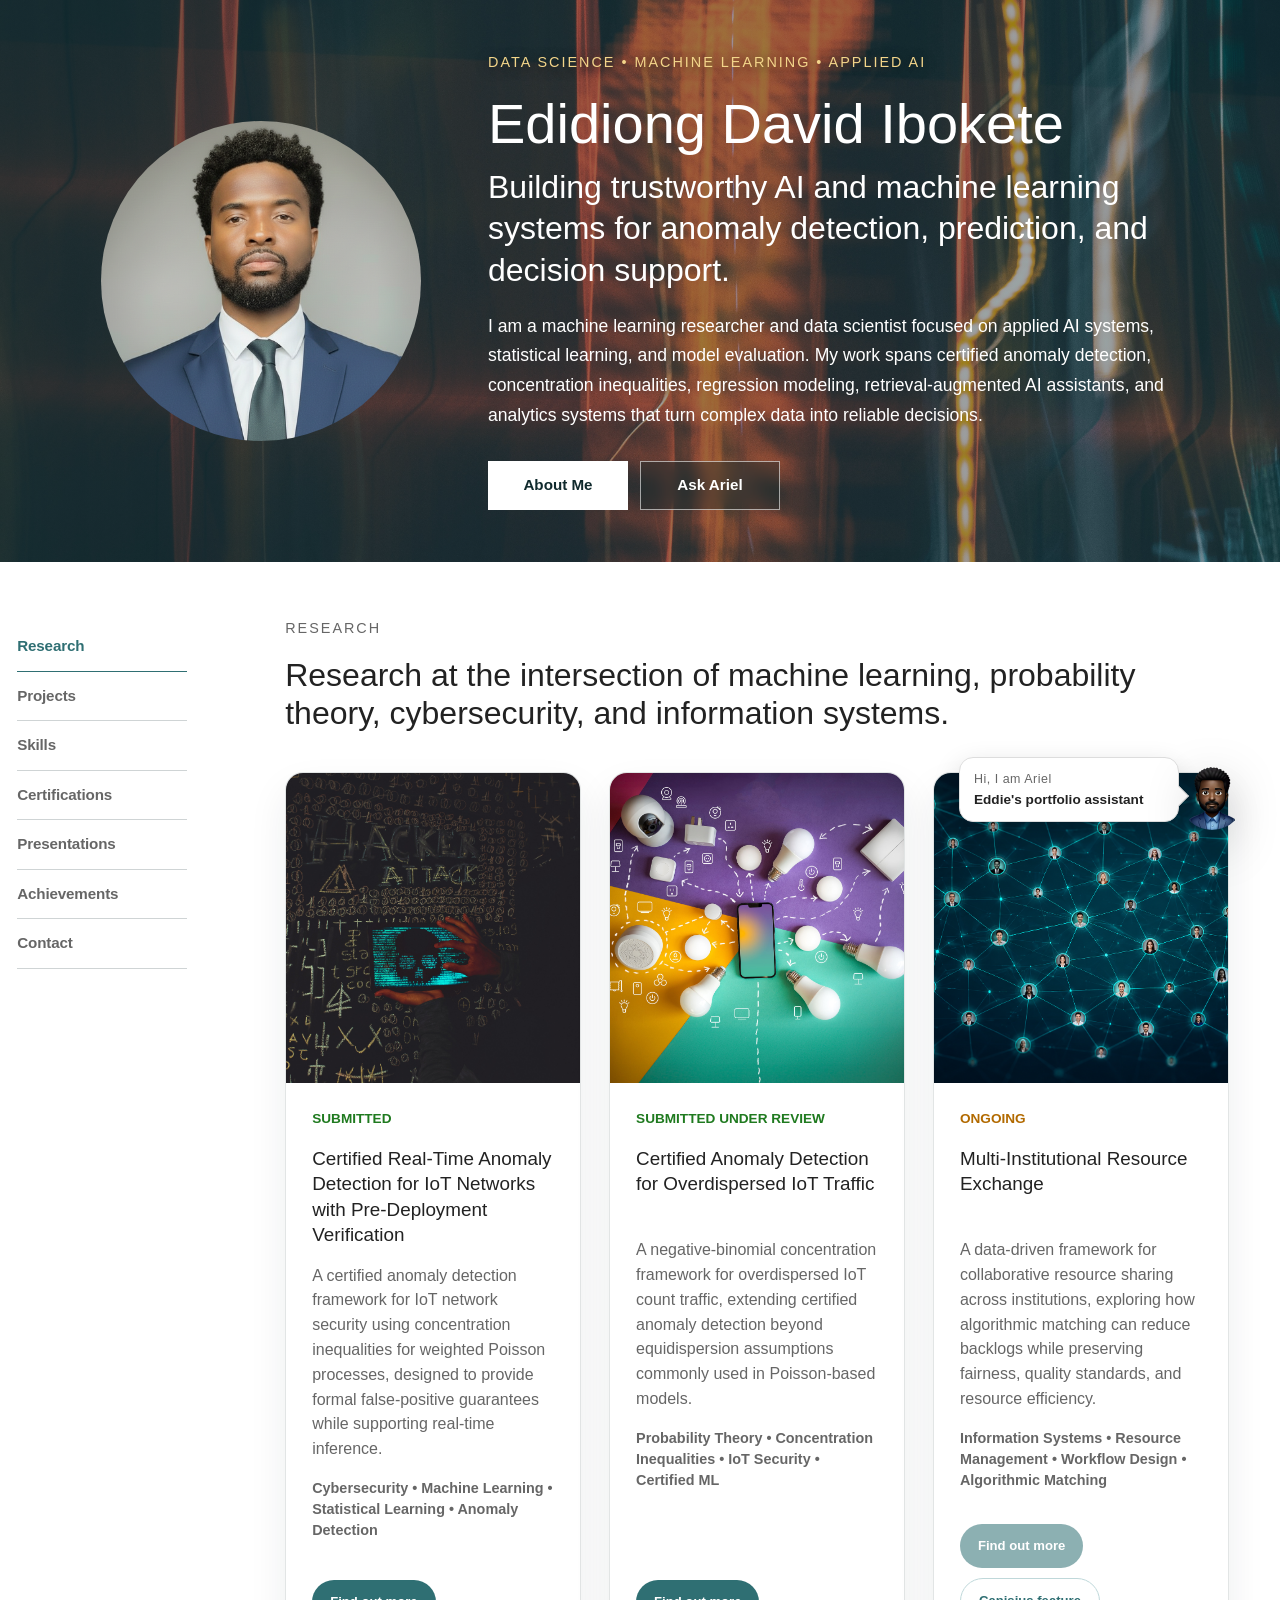
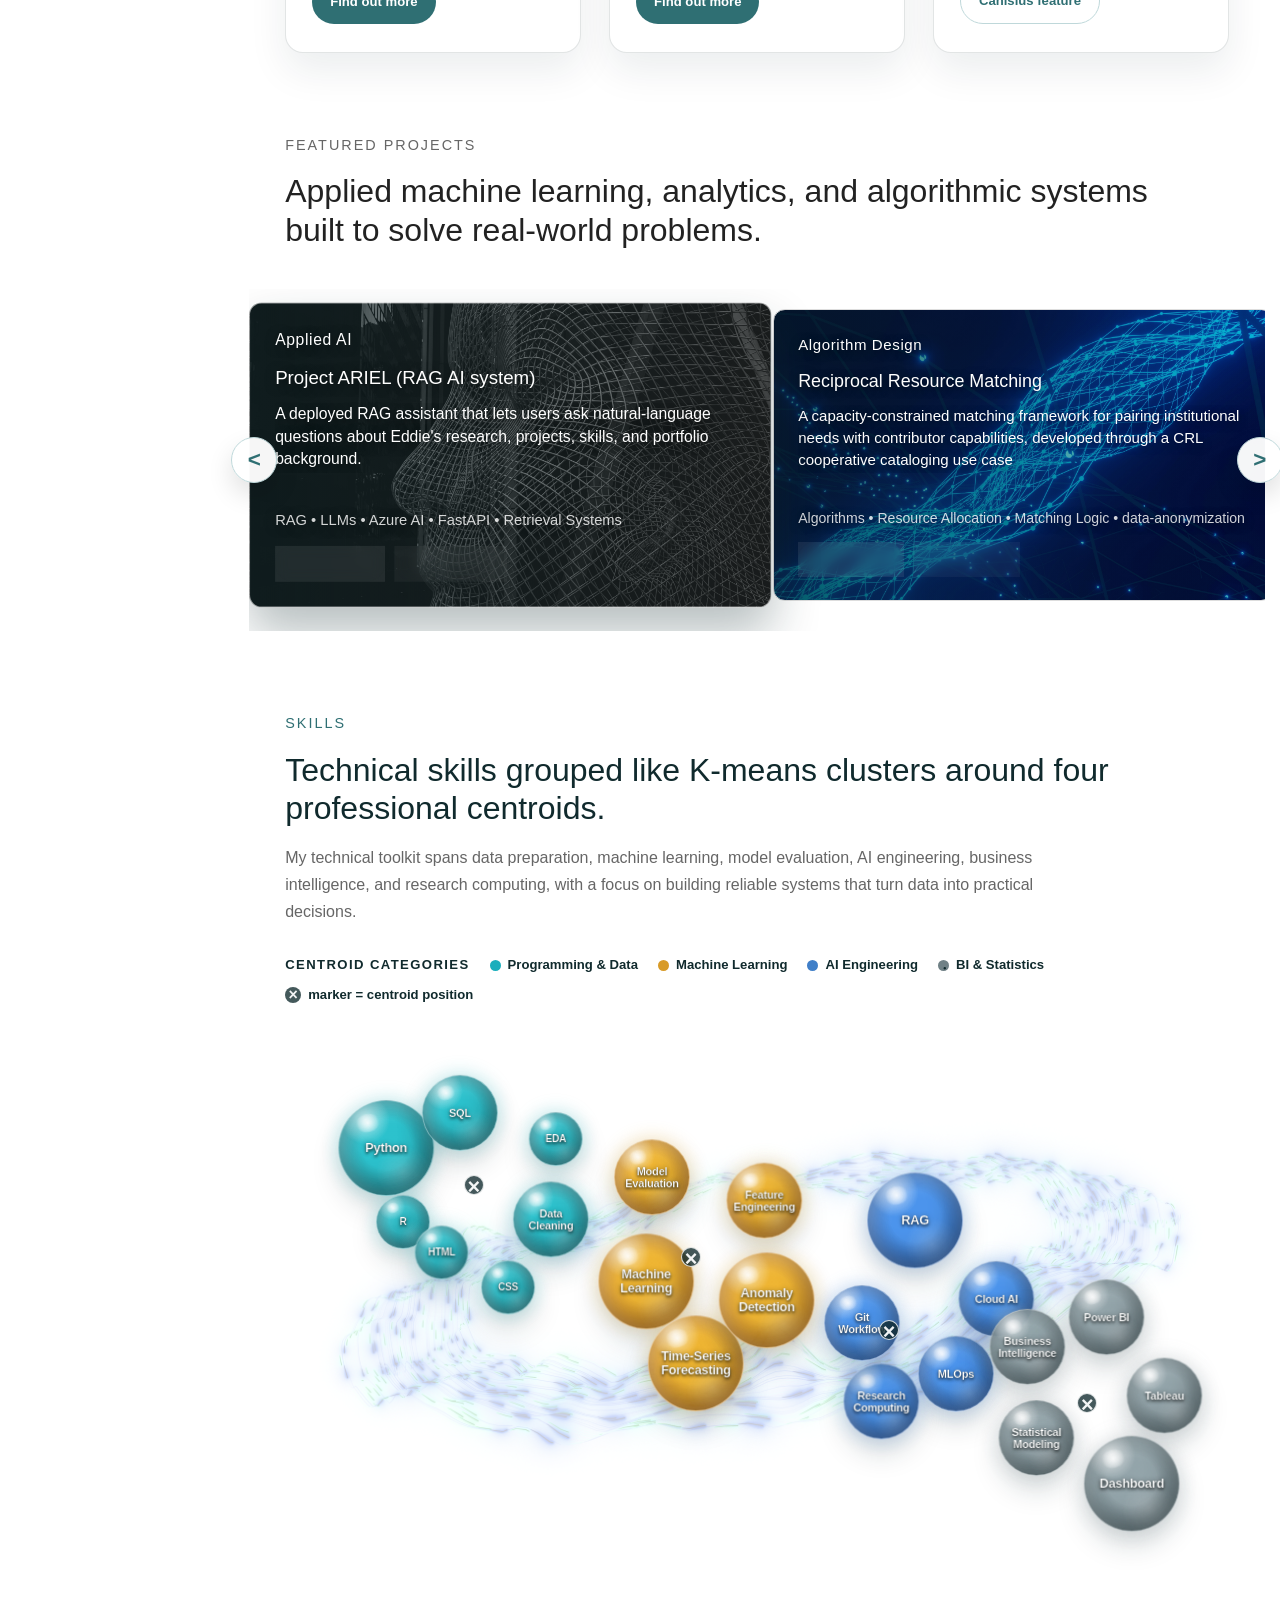
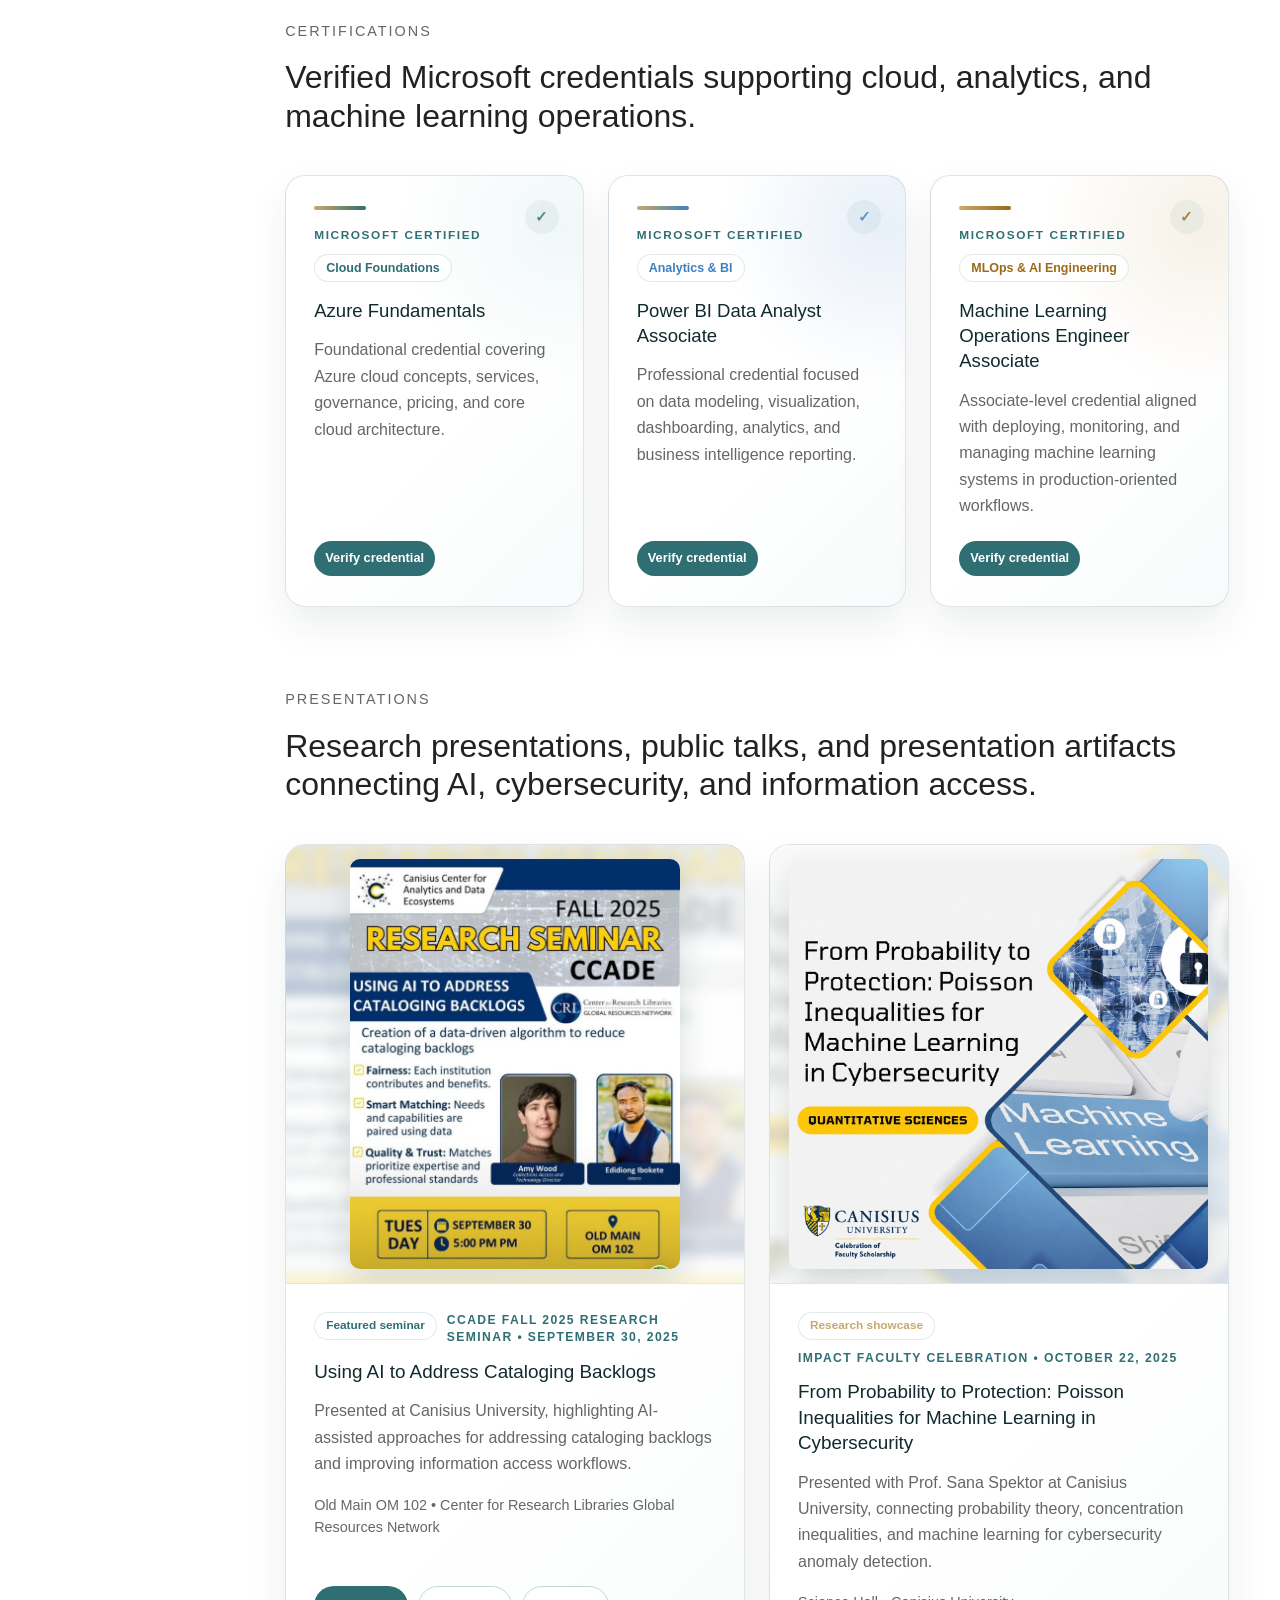
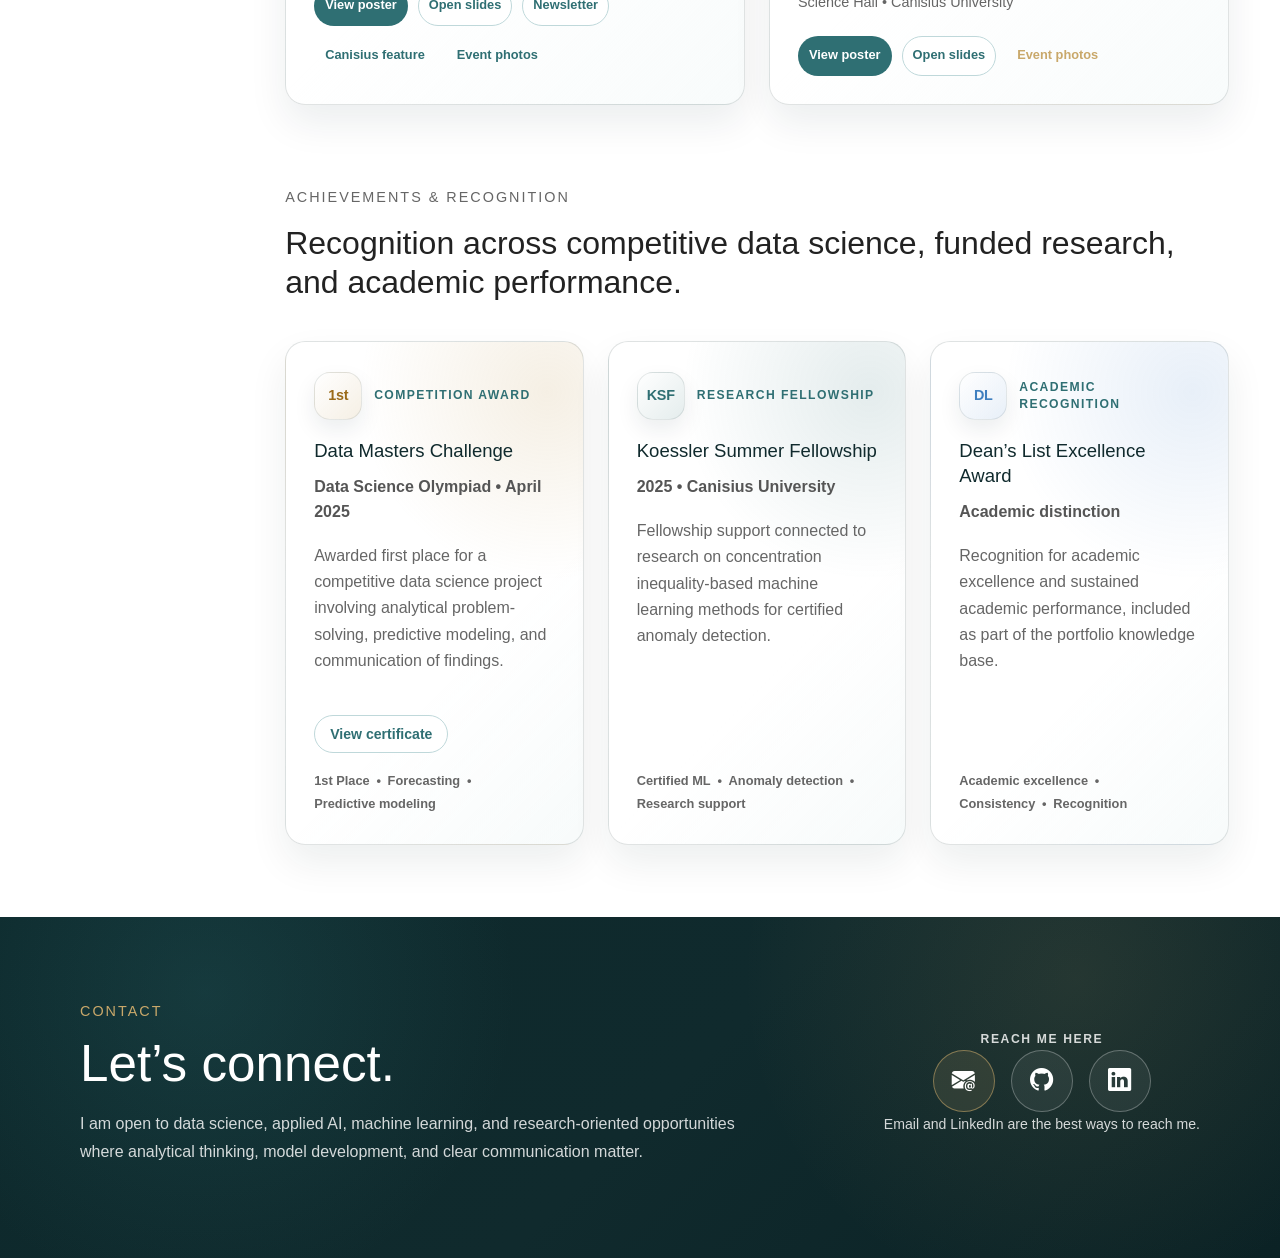
==== commit 27c8e96a: "Make RRM source code private on portfolio" ====
--- a/index.html
+++ b/index.html
@@ -213,14 +213,12 @@
 
               <div class="project-actions">
                 <a href="projects/cataloging.html" class="project-action">View project</a>
-                <a
-                  href="https://github.com/Eddy-bok/reciprocal-resource-matching-algorithm"
-                  class="project-action"
-                  target="_blank"
-                  rel="noopener noreferrer"
+                <span
+                  class="project-action project-action-disabled"
+                  aria-disabled="true"
                 >
                   Source code
-                </a>
+                </span>
               </div>
             </article>
 
--- a/styles.css
+++ b/styles.css
@@ -314,8 +314,8 @@
 /* Featured Projects carousel */
 
 .project-carousel {
-    --project-card-width: 440px;
-    --project-card-height: 250px;
+    --project-card-width: 500px;
+    --project-card-height: 292px;
     --project-card-gap: 24px;
 
     position: relative;
@@ -333,23 +333,16 @@
     margin: 0 -36px;
 }
 
-.section-projects .project-grid > .card-link,
 .section-projects .project-grid > .project-card {
     flex: 0 0 var(--project-card-width);
     width: var(--project-card-width);
     scroll-snap-align: start;
 }
 
-.section-projects .project-grid > .card-link {
-    display: flex;
-    color: inherit;
-    text-decoration: none;
-}
-
 .section-projects .project-card {
     width: 100%;
     height: var(--project-card-height);
-    padding: 22px;
+    padding: 24px;
     display: flex;
     flex-direction: column;
     overflow: hidden;
@@ -371,8 +364,8 @@
 
 .section-projects .project-card h3 {
     margin: 0 0 12px;
-    font-size: 1.08rem;
-    line-height: 1.3;
+    font-size: 1.12rem;
+    line-height: 1.28;
 }
 
 .section-projects .project-card p {
@@ -380,8 +373,8 @@
     line-height: 1.45;
 }
 
-.section-projects .project-card > p:not(.project-type):not(.domain):not(.project-link-text) {
-    min-height: 4.35em;
+.section-projects .project-card > p:not(.project-type):not(.domain) {
+    min-height: 4.5em;
     margin: 0 0 12px;
     display: -webkit-box;
     overflow: hidden;
@@ -394,19 +387,11 @@
 .section-projects .project-card .domain {
     margin-top: auto;
     margin-bottom: 0;
-    font-size: 0.86rem;
+    font-size: 0.88rem;
     line-height: 1.4;
     flex-shrink: 0;
 }
 
-.section-projects .project-link-text {
-    margin-top: 10px;
-    margin-bottom: 0;
-    font-size: 0.92rem;
-    flex-shrink: 0;
-}
-
-.section-projects .project-grid > .card-link.is-active .project-card,
 .section-projects .project-grid > .project-card.is-active {
     transform: scale(1.045);
     border-color: var(--portfolio-accent-border);
@@ -469,14 +454,14 @@
     background:
         linear-gradient(
             90deg,
-            var(--card-overlay-left, rgba(8, 28, 31, 0.86)) 0%,
-            var(--card-overlay-mid, rgba(8, 28, 31, 0.68)) 46%,
-            var(--card-overlay-right, rgba(8, 28, 31, 0.32)) 100%
+            var(--card-overlay-left, rgba(8, 28, 31, 0.62)) 0%,
+            var(--card-overlay-mid, rgba(8, 28, 31, 0.38)) 46%,
+            var(--card-overlay-right, rgba(8, 28, 31, 0.14)) 100%
         ),
         linear-gradient(
             180deg,
-            rgba(0, 0, 0, 0.04),
-            rgba(0, 0, 0, 0.14)
+            rgba(0, 0, 0, 0.02),
+            rgba(0, 0, 0, 0.08)
         ),
         var(--project-card-image);
     background-size: cover;
@@ -487,18 +472,13 @@
 .section-projects .project-card-visual h3,
 .section-projects .project-card-visual p {
     color: inherit;
-    text-shadow: 0 2px 8px rgba(0, 0, 0, 0.42);
+    text-shadow: 0 2px 10px rgba(0, 0, 0, 0.55);
 }
 
 .section-projects .project-card-visual .domain {
     color: rgba(255, 255, 255, 0.82);
 }
 
-.section-projects .project-card-visual .project-link-text {
-    color: var(--color-gold);
-}
-
-.section-projects .project-grid > .card-link.is-active .project-card-visual,
 .section-projects .project-grid > .project-card-visual.is-active {
     border-color: rgba(255, 255, 255, 0.55);
     box-shadow: 0 24px 46px rgba(16, 42, 45, 0.30);
@@ -510,7 +490,7 @@
     display: flex;
     gap: 10px;
     align-items: center;
-    margin-top: 12px;
+    margin-top: 14px;
     flex-wrap: wrap;
 }
 
@@ -3121,6 +3101,12 @@
     color: var(--color-dark);
 }
 
+.resource-artifact-link-disabled {
+    opacity: 0.72;
+    cursor: not-allowed;
+    pointer-events: none;
+}
+
 /* =========================================================
    PROJECT ARIEL CASE STUDY PAGE
    Applied AI / RAG engineering project detail page.
@@ -3948,66 +3934,6 @@
     }
 }
 
-
-/* =========================================================
-   PROJECT CAROUSEL REFINEMENTS
-   Controls project card width, height, image overlay, and arrows.
-   ========================================================= */
-
-.project-carousel {
-    /* Project card size controls */
-    --project-card-width: 500px;
-    --project-card-height: 292px;
-    --project-card-gap: 24px;
-}
-
-/* Lighter image overlay so project images stay visible */
-.section-projects .project-card-visual {
-    background:
-        linear-gradient(
-            90deg,
-            var(--card-overlay-left, rgba(8, 28, 31, 0.62)) 0%,
-            var(--card-overlay-mid, rgba(8, 28, 31, 0.38)) 46%,
-            var(--card-overlay-right, rgba(8, 28, 31, 0.14)) 100%
-        ),
-        linear-gradient(
-            180deg,
-            rgba(0, 0, 0, 0.02),
-            rgba(0, 0, 0, 0.08)
-        ),
-        var(--project-card-image);
-    background-size: cover;
-    background-position: var(--project-card-position, center);
-}
-
-.section-projects .project-card-visual .project-type,
-.section-projects .project-card-visual h3,
-.section-projects .project-card-visual p {
-    text-shadow: 0 2px 10px rgba(0, 0, 0, 0.55);
-}
-
-.section-projects .project-card {
-    padding: 24px;
-}
-
-.section-projects .project-card h3 {
-    font-size: 1.12rem;
-    line-height: 1.28;
-}
-
-.section-projects .project-card > p:not(.project-type):not(.domain):not(.project-link-text) {
-    min-height: 4.5em;
-    line-clamp: 3;
-    -webkit-line-clamp: 3;
-}
-
-.section-projects .project-card .domain {
-    font-size: 0.88rem;
-}
-
-.section-projects .project-actions {
-    margin-top: 14px;
-}
 
 /* Carousel arrow placement */
 .homepage-layout .carousel-button {
@@ -4919,6 +4845,7 @@
         radial-gradient(circle, rgba(255, 255, 255, 0.82), rgba(255, 255, 255, 0.24) 58%, transparent 74%);
     filter: blur(0.5px);
     transform: rotate(-14deg);
+    z-index: 1;
 }
 
 
@@ -5288,10 +5215,6 @@
     pointer-events: none;
 }
 
-.cluster-skill::before {
-    z-index: 1;
-}
-
 .cluster-skill:hover::after,
 .cluster-skill:focus-visible::after {
     opacity: 1;
@@ -5370,7 +5293,6 @@
         display: none;
     }
 
-    .section-projects .project-grid > .card-link.is-active .project-card,
     .section-projects .project-grid > .project-card.is-active {
         transform: none;
     }
@@ -5893,8 +5815,7 @@
 .energy-visual-card,
 .energy-wide-visual,
 .energy-certificate-card,
-.energy-certificate-copy,
-.energy-pipeline-grid article {
+.energy-certificate-copy {
     border: 1px solid var(--energy-border);
     border-radius: var(--energy-card-radius);
     background: var(--energy-card-bg);
@@ -6447,8 +6368,7 @@
     .energy-body-content .approach-card,
     .energy-body-content .contribution-card,
     .energy-body-content .artifact-card,
-    .energy-certificate-copy,
-    .energy-pipeline-grid article {
+    .energy-certificate-copy {
         padding: 20px;
     }
 
@@ -7576,7 +7496,6 @@
 :is(
     .breast-cancer-model-grid,
     .breast-cancer-role-grid,
-    .customer-purchase-model-grid,
     .customer-purchase-role-grid
 ) {
     max-width: 1060px;
@@ -7585,16 +7504,12 @@
 :is(
     .breast-cancer-model-grid .approach-card:last-child,
     .breast-cancer-role-grid .contribution-card:last-child,
-    .customer-purchase-model-grid .approach-card:last-child,
     .customer-purchase-role-grid .contribution-card:last-child
 ) {
     grid-column: auto;
 }
 
-:is(
-    .breast-cancer-card-number,
-    .customer-purchase-card-number
-) {
+.breast-cancer-card-number {
     display: inline-flex;
     margin-bottom: 18px;
     color: var(--classification-accent);
@@ -7603,10 +7518,7 @@
     letter-spacing: 0.12em;
 }
 
-:is(
-    .breast-cancer-pipeline,
-    .customer-purchase-pipeline
-) {
+.breast-cancer-pipeline {
     max-width: 1060px;
 }
 
@@ -9609,6 +9521,7 @@
     display: inline-flex;
     align-items: center;
     justify-content: center;
+    gap: 7px;
     padding: 12px 18px;
     border-radius: 999px;
     text-decoration: none;
@@ -10378,6 +10291,10 @@
         font-size: 0.76rem;
     }
 
+    .about-hero-actions .about-hero-button-primary {
+        grid-column: 1 / -1;
+    }
+
     .about-education-grid,
     .about-focus-grid {
         grid-template-columns: 1fr;
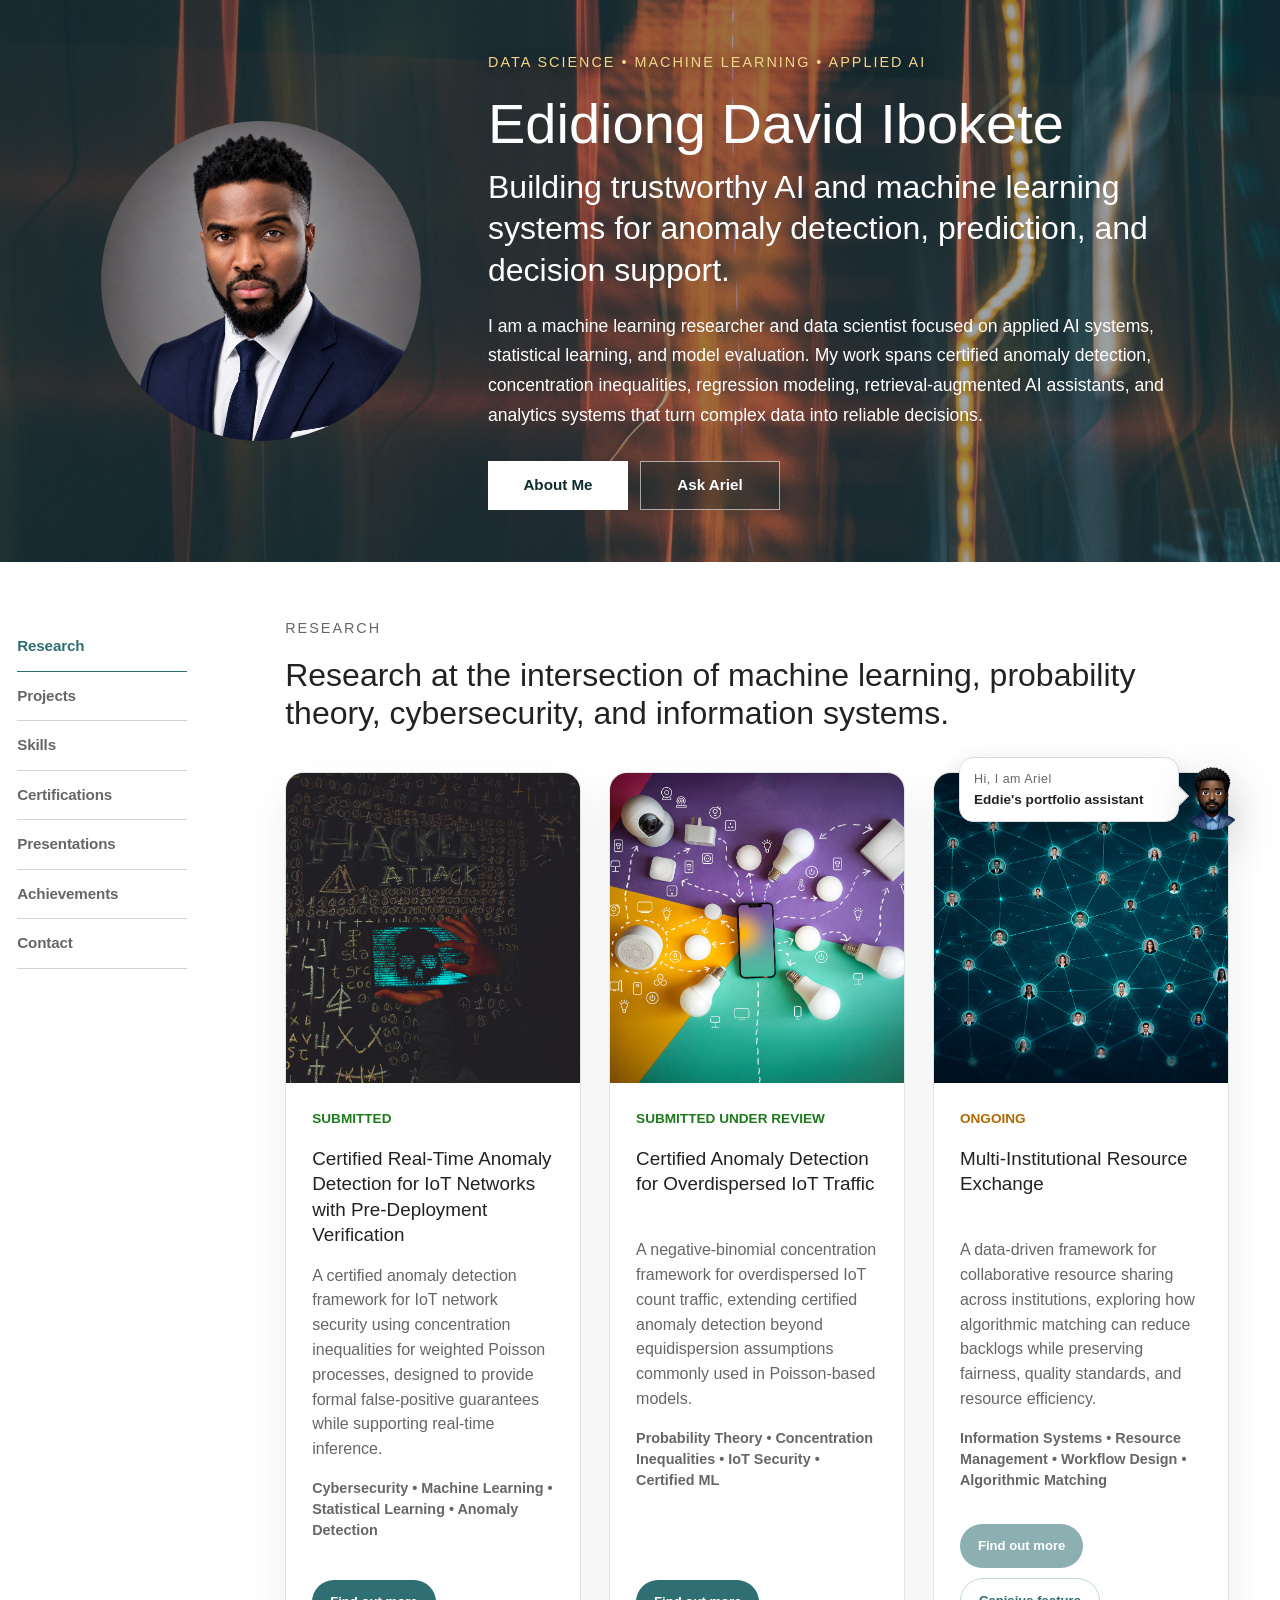
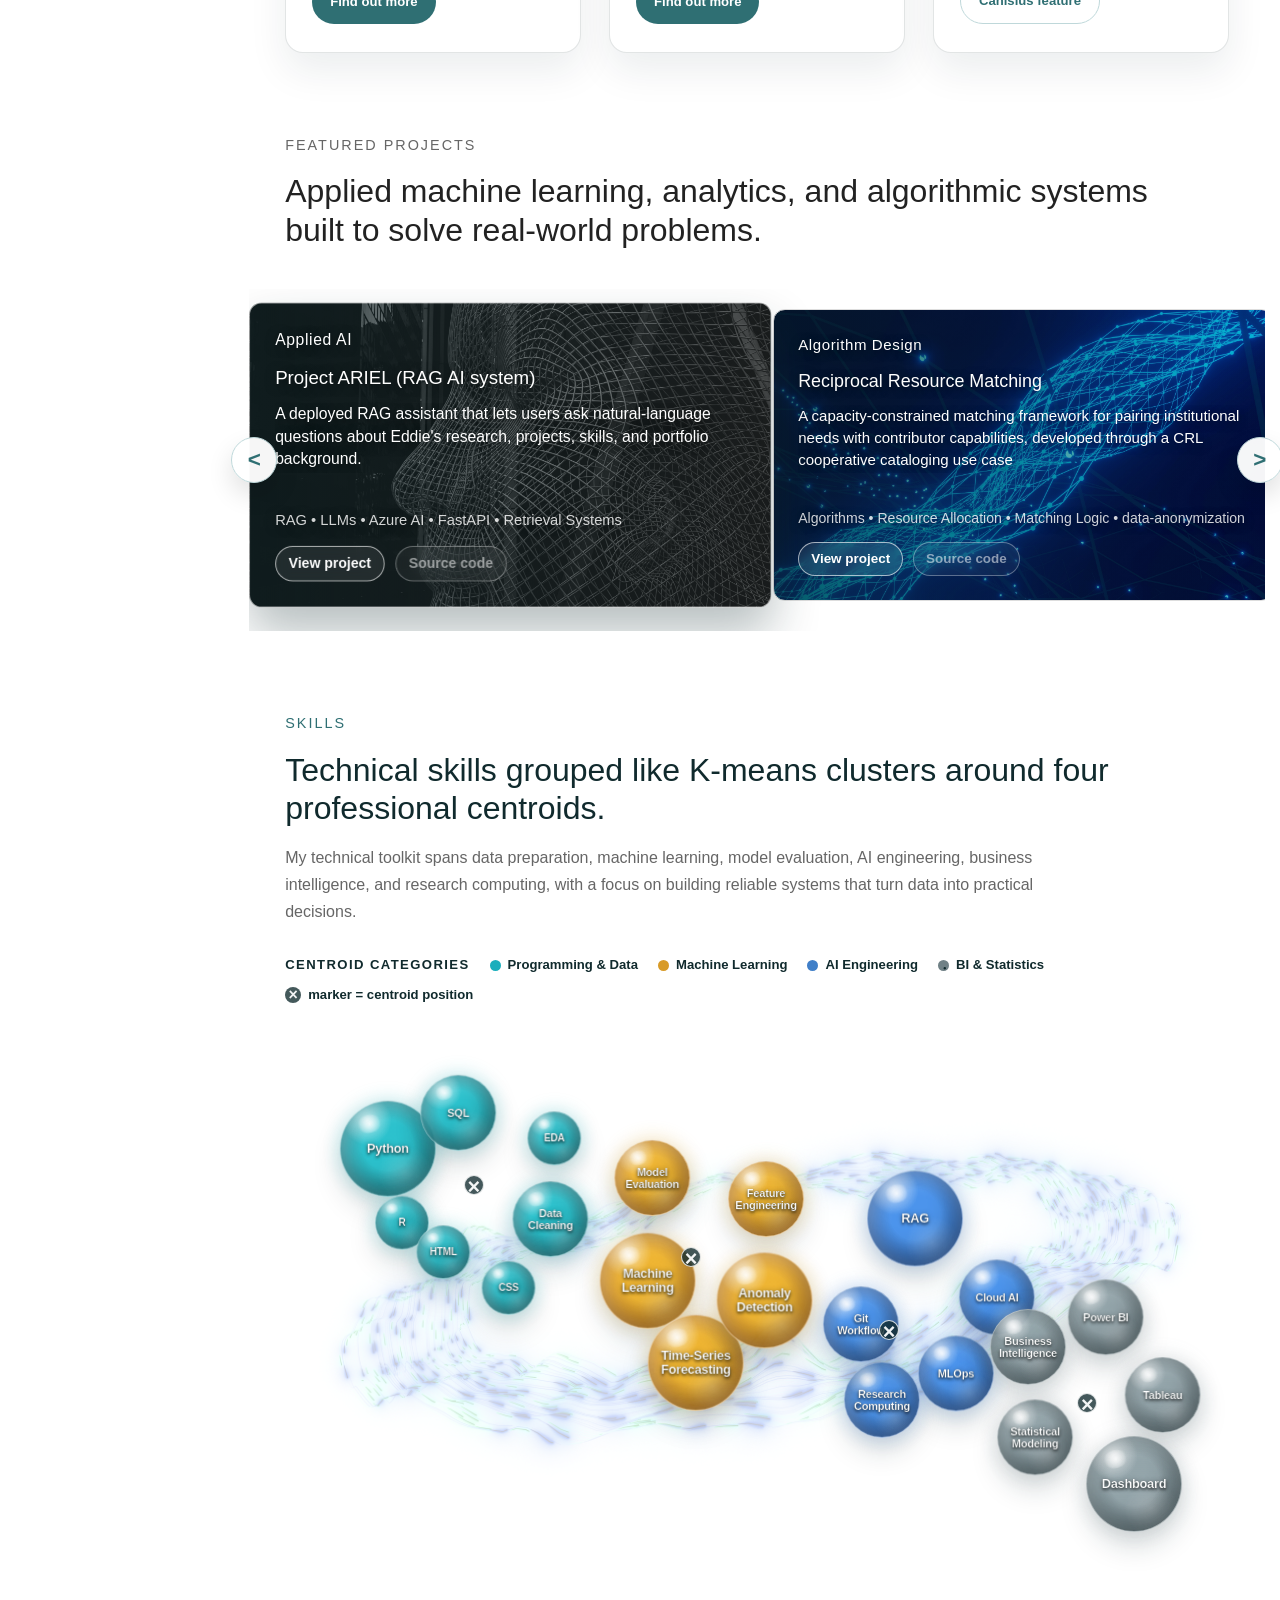
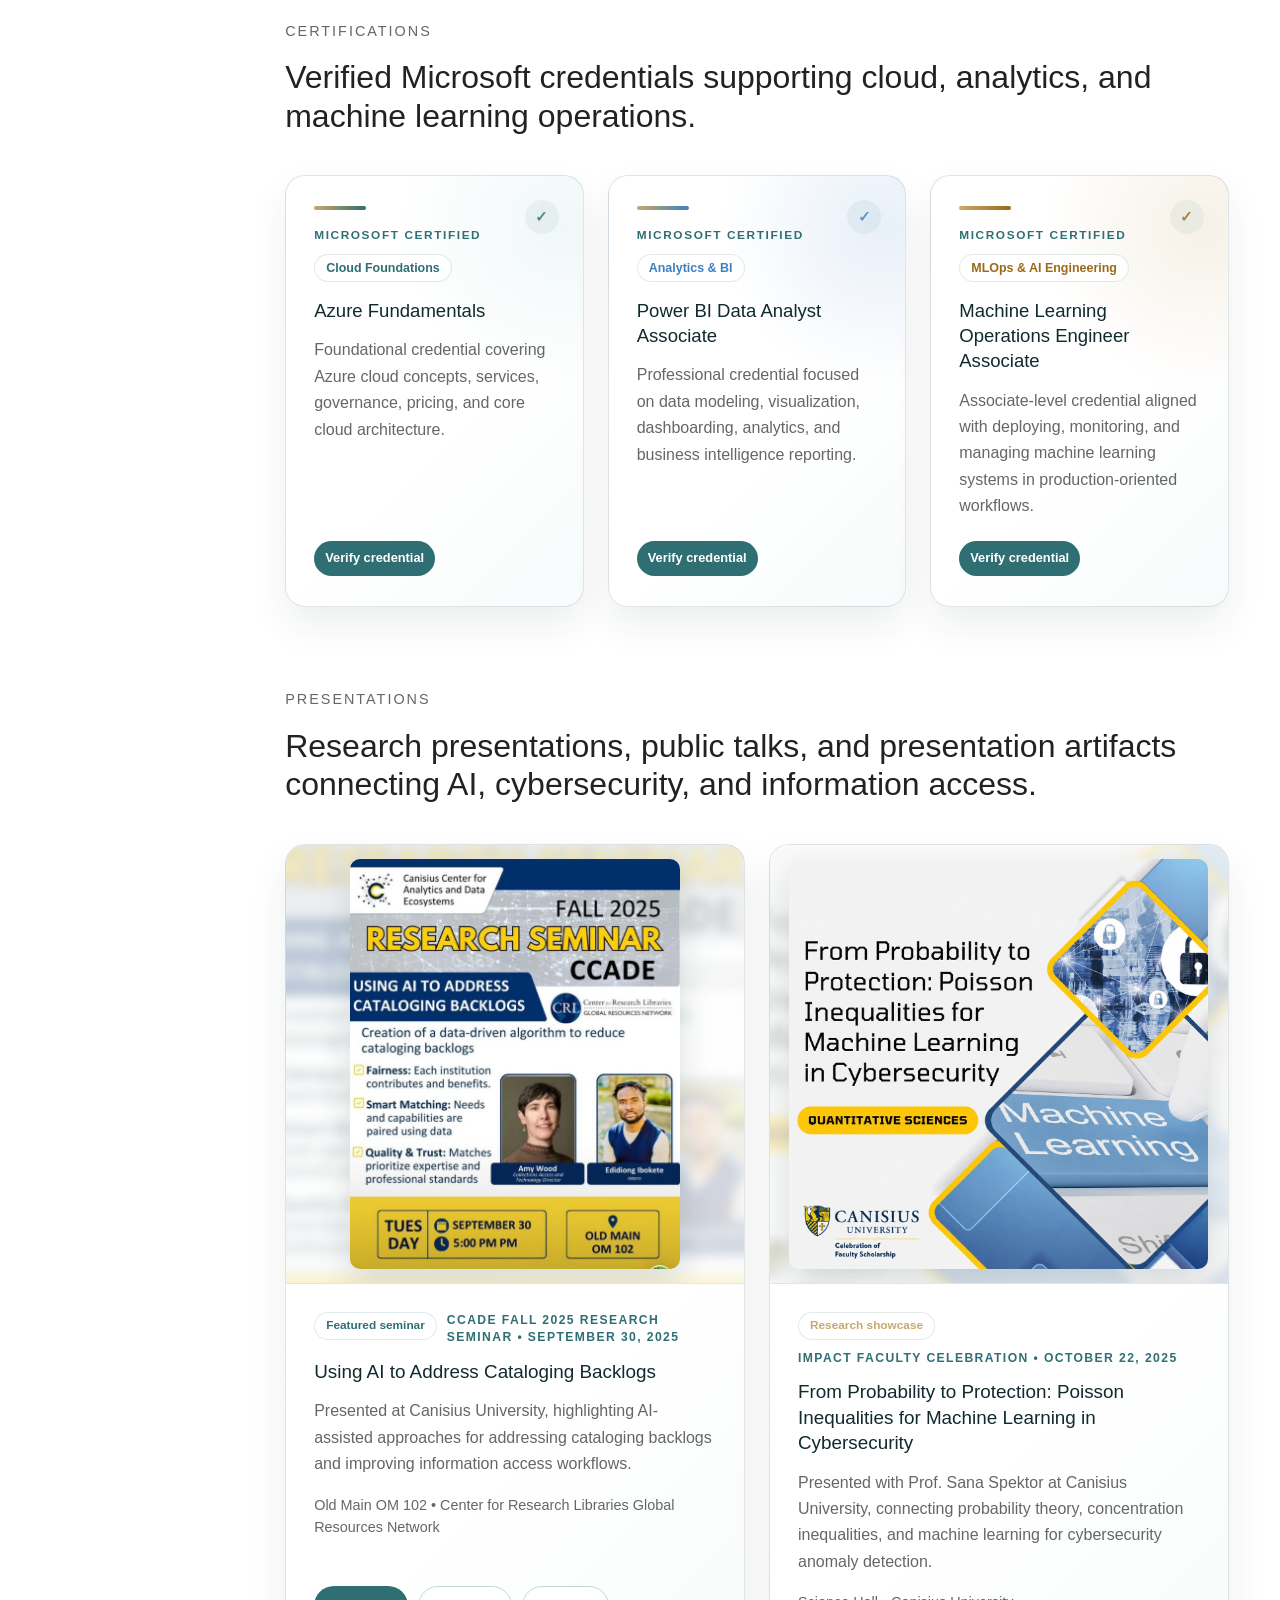
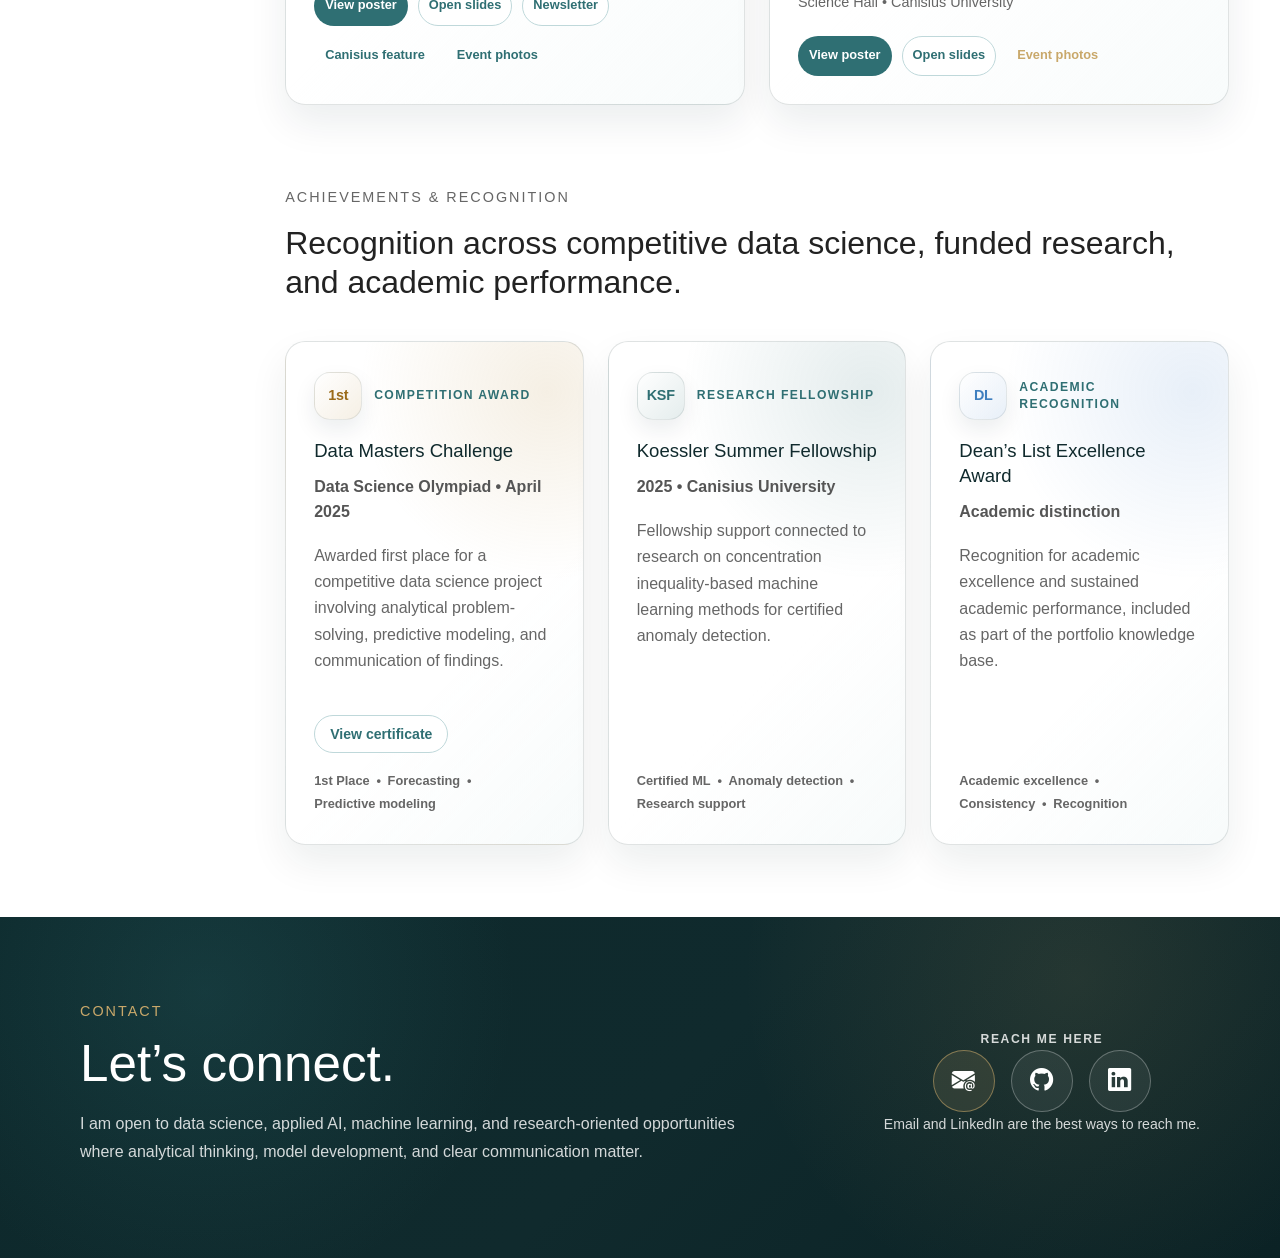
==== commit 0291f4d0: "Updated headshot to recent image" ====
--- a/index.html
+++ b/index.html
@@ -12,7 +12,7 @@
 
   <header class="hero">
     <div class="hero-image">
-      <img src="images/headshot.jpg" alt="Edidiong David Ibokete">
+      <img src="images/headshot.png" alt="Edidiong David Ibokete">
     </div>
 
     <div class="hero-text">
--- a/styles.css
+++ b/styles.css
@@ -760,6 +760,7 @@
     flex: 0 0 auto;
 }
 
+.assistant-new-chat,
 .assistant-mode-toggle,
 .assistant-close {
     width: 32px;
@@ -779,12 +780,14 @@
     font-size: 1.35rem;
 }
 
+.assistant-new-chat:hover,
 .assistant-mode-toggle:hover,
 .assistant-close:hover {
     background: rgba(255, 255, 255, 0.16);
     color: white;
 }
 
+.assistant-new-chat:focus-visible,
 .assistant-mode-toggle:focus-visible,
 .assistant-close:focus-visible {
     outline: 3px solid rgba(201, 168, 106, 0.38);
